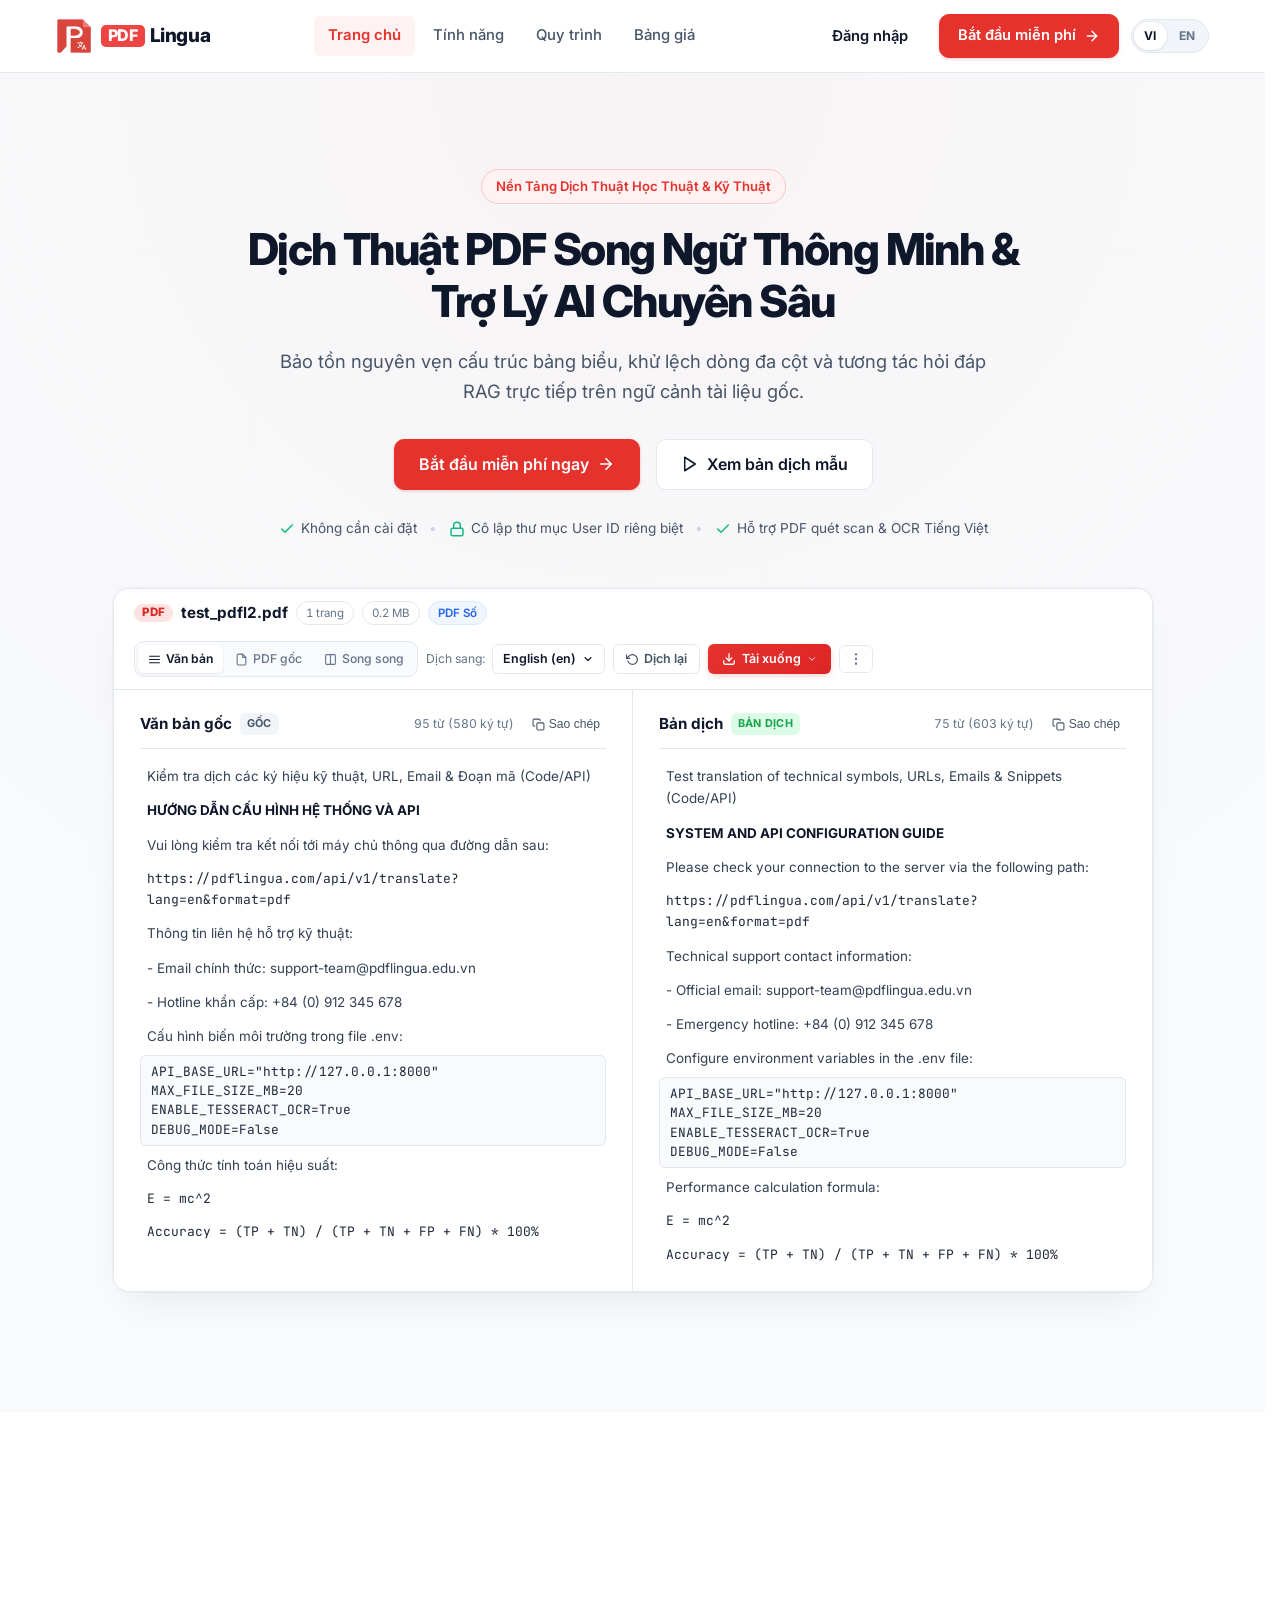
==== Code/frontend/welcome.html @ 772cace0 "feat(welcome): sync pricing section to 3-card layout matching index pricing" ====
<!DOCTYPE html>
<html lang="vi">

<head>
    <meta charset="UTF-8">
    <meta name="viewport" content="width=device-width, initial-scale=1.0">
    <meta http-equiv="Cache-Control" content="no-cache, no-store, must-revalidate">
    <meta http-equiv="Pragma" content="no-cache">
    <meta http-equiv="Expires" content="0">
    <meta name="description" content="PDF-Lingua - Nen tang dich thuat PDF song ngu thong minh va tro ly AI chuyen sau toi uu thu tu doc va co lap du lieu nguoi dung.">
    <title data-i18n="welcome_meta_title">PDF-Lingua | Dịch Thuật PDF Song Ngữ Thông Minh & Trợ Lý AI Chuyên Sâu</title>

    <!-- Favicon / App Icon -->
    <link rel="icon" type="image/png" sizes="32x32" href="assets/images/favicon.png">
    <link rel="icon" type="image/x-icon" href="assets/images/favicon.ico">
    <link rel="apple-touch-icon" sizes="180x180" href="assets/images/favicon.png">

    <!-- Font Family Google Fonts: Inter & JetBrains Mono -->
    <link rel="preconnect" href="https://fonts.googleapis.com">
    <link rel="preconnect" href="https://fonts.gstatic.com" crossorigin>
    <link href="https://fonts.googleapis.com/css2?family=Inter:wght@400;500;600;700;800&family=JetBrains+Mono:wght@400;500;600;700&display=swap" rel="stylesheet">

    <!-- Standalone Welcome Landing Page Styles -->
    <link rel="stylesheet" href="css/welcome.css">
    <!-- Pricing Card & Tier Comparison Styles -->
    <link rel="stylesheet" href="css/pricing.css">
</head>

<body>
    <!-- 1. NAVIGATION BAR (Sticky Glass Header) -->
    <header class="welcome-navbar" id="welcomeNavbar" role="banner">
        <div class="welcome-container welcome-navbar-inner">
            <!-- Brand Logo -->
            <a href="#welcomeHero" class="welcome-brand-link" id="welcomeBrandLink" title="PDF-Lingua - Trang chủ" data-i18n-attr="title:nav_home">
                <img src="assets/images/logo-app-transparent.png" alt="PDF-Lingua Logo" class="welcome-brand-img" width="34" height="34" loading="eager">
                <span class="welcome-brand-name">
                    <span class="welcome-brand-badge">PDF</span>
                    <span class="welcome-brand-text">Lingua</span>
                </span>
            </a>

            <!-- Desktop Navigation Menu -->
            <nav class="welcome-nav-menu" id="welcomeNavMenu" aria-label="Menu điều hướng chính" data-i18n-attr="aria-label:welcome_aria_main_nav">
                <a href="#welcomeHero" class="welcome-nav-link is-active" id="navLinkHero" data-i18n="nav_home">Trang chủ</a>
                <a href="#welcomeFeatures" class="welcome-nav-link" id="navLinkFeatures" data-i18n="nav_features">Tính năng</a>
                <a href="#welcomeHowItWorks" class="welcome-nav-link" id="navLinkHowItWorks" data-i18n="nav_how_it_works">Quy trình</a>
                <a href="#welcomePricing" class="welcome-nav-link" id="navLinkPricing" data-i18n="nav_pricing">Bảng giá</a>
            </nav>

            <!-- Navigation Actions: Login (Ghost) + Start Trial (Primary Red) + Language Switcher -->
            <div class="welcome-nav-actions" id="welcomeNavActions">
                <button type="button" class="welcome-btn welcome-btn-ghost" id="navBtnLogin" title="Đăng nhập vào hệ thống" data-i18n-attr="title:auth_btn_login">
                    <span data-i18n="nav_login">Đăng nhập</span>
                </button>
                <a href="index.html" class="welcome-btn welcome-btn-primary" id="navBtnTrial" title="Bắt đầu trải nghiệm không gian làm việc" data-i18n-attr="title:nav_start_free">
                    <span data-i18n="nav_start_free">Bắt đầu miễn phí</span>
                    <svg class="welcome-btn-icon" width="16" height="16" viewBox="0 0 24 24" fill="none" stroke="currentColor" stroke-width="2.2" stroke-linecap="round" stroke-linejoin="round" aria-hidden="true">
                        <line x1="5" y1="12" x2="19" y2="12"></line>
                        <polyline points="12 5 19 12 12 19"></polyline>
                    </svg>
                </a>
                <!-- Language Switcher (VI / EN) on the outside -->
                <div class="lang-switcher" id="welcomeLangSwitcher" role="group" aria-label="Chọn ngôn ngữ" data-i18n-attr="aria-label:lang_select_aria">
                    <button type="button" class="lang-switcher-btn active" data-lang="vi" aria-pressed="true" title="Tiếng Việt" data-i18n-attr="title:lang_vi_title">VI</button>
                    <button type="button" class="lang-switcher-btn" data-lang="en" aria-pressed="false" title="English" data-i18n-attr="title:lang_en_title">EN</button>
                </div>
                <!-- Mobile Menu Button -->
                <button type="button" class="welcome-mobile-toggle" id="btnWelcomeMobileMenu" aria-label="Mở menu điều hướng" aria-expanded="false" aria-controls="welcomeMobileDrawer" data-i18n-attr="aria-label:welcome_aria_mobile_menu">
                    <svg class="icon-menu-open" width="22" height="22" viewBox="0 0 24 24" fill="none" stroke="currentColor" stroke-width="2" stroke-linecap="round" stroke-linejoin="round" aria-hidden="true">
                        <line x1="3" y1="12" x2="21" y2="12"></line>
                        <line x1="3" y1="6" x2="21" y2="6"></line>
                        <line x1="3" y1="18" x2="21" y2="18"></line>
                    </svg>
                    <svg class="icon-menu-close" width="22" height="22" viewBox="0 0 24 24" fill="none" stroke="currentColor" stroke-width="2" stroke-linecap="round" stroke-linejoin="round" aria-hidden="true">
                        <line x1="18" y1="6" x2="6" y2="18"></line>
                        <line x1="6" y1="6" x2="18" y2="18"></line>
                    </svg>
                </button>
            </div>
        </div>

        <!-- Mobile Drawer Navigation -->
        <div class="welcome-mobile-drawer" id="welcomeMobileDrawer" aria-hidden="true">
            <div class="welcome-mobile-drawer-inner">
                <nav class="welcome-mobile-nav" aria-label="Menu điều hướng di động" data-i18n-attr="aria-label:welcome_aria_mobile_nav">
                    <a href="#welcomeHero" class="welcome-mobile-link" data-i18n="nav_home">Trang chủ</a>
                    <a href="#welcomeFeatures" class="welcome-mobile-link" data-i18n="nav_features">Tính năng</a>
                    <a href="#welcomeHowItWorks" class="welcome-mobile-link" data-i18n="nav_how_it_works">Quy trình</a>
                    <a href="#welcomePricing" class="welcome-mobile-link" data-i18n="nav_pricing">Bảng giá</a>
                </nav>
                <div class="welcome-mobile-actions">
                    <button type="button" class="welcome-btn welcome-btn-ghost welcome-btn-block" id="btnWelcomeMobileLogin" data-i18n="nav_login">Đăng nhập</button>
                    <a href="index.html" class="welcome-btn welcome-btn-primary welcome-btn-block" data-i18n="nav_start_free">Bắt đầu miễn phí</a>
                    <div class="lang-switcher" id="mobileLangSwitcher" style="margin-top: 12px; justify-content: center; width: 100%;" role="group" aria-label="Chọn ngôn ngữ" data-i18n-attr="aria-label:lang_select_aria">
                        <button type="button" class="lang-switcher-btn active" data-lang="vi" aria-pressed="true" title="Tiếng Việt" style="flex: 1;" data-i18n-attr="title:lang_vi_title">VI</button>
                        <button type="button" class="lang-switcher-btn" data-lang="en" aria-pressed="false" title="English" style="flex: 1;" data-i18n-attr="title:lang_en_title">EN</button>
                    </div>
                </div>
            </div>
        </div>
    </header>

    <main id="mainContent">
        <!-- 2. HERO SECTION & INTERACTIVE PRODUCT PREVIEW -->
        <section class="welcome-section welcome-hero-section" id="welcomeHero" aria-label="Giới thiệu PDF-Lingua" data-i18n-attr="aria-label:welcome_aria_hero">
            <div class="welcome-container">
                <!-- Hero Header -->
                <div class="welcome-section-header welcome-hero-header welcome-reveal">
                    <div class="welcome-eyebrow-badge">
                        <span data-i18n="welcome_hero_eyebrow">Nền Tảng Dịch Thuật Học Thuật &amp; Kỹ Thuật</span>
                    </div>
                    <h1 class="welcome-hero-title" data-i18n="welcome_hero_title_1">Dịch Thuật PDF Song Ngữ Thông Minh &amp; Trợ Lý AI Chuyên Sâu</h1>
                    <p class="welcome-hero-desc" data-i18n="welcome_hero_subtitle">Bảo tồn nguyên vẹn cấu trúc bảng biểu, khử lệch dòng đa cột và tương tác hỏi đáp RAG trực tiếp trên ngữ cảnh tài liệu gốc.</p>
                    <div class="welcome-hero-cta-group">
                        <a href="index.html" class="welcome-btn welcome-btn-primary welcome-btn-lg" id="heroBtnStart">
                            <span data-i18n="welcome_hero_cta_primary">Bắt đầu miễn phí</span>
                            <svg class="welcome-btn-icon" width="18" height="18" viewBox="0 0 24 24" fill="none" stroke="currentColor" stroke-width="2.2" stroke-linecap="round" stroke-linejoin="round" aria-hidden="true">
                                <line x1="5" y1="12" x2="19" y2="12"></line>
                                <polyline points="12 5 19 12 12 19"></polyline>
                            </svg>
                        </a>
                        <a href="#welcomePreview" class="welcome-btn welcome-btn-outline welcome-btn-lg" id="heroBtnSample">
                            <svg width="18" height="18" viewBox="0 0 24 24" fill="none" stroke="currentColor" stroke-width="2" stroke-linecap="round" stroke-linejoin="round" aria-hidden="true">
                                <polygon points="5 3 19 12 5 21 5 3"></polygon>
                            </svg>
                            <span data-i18n="welcome_hero_cta_secondary">Xem bản dịch mẫu</span>
                        </a>
                    </div>

                    <!-- Trust Signals Bar -->
                    <div class="welcome-hero-trust-bar">
                        <div class="welcome-trust-item">
                            <svg width="16" height="16" viewBox="0 0 24 24" fill="none" stroke="#10B981" stroke-width="2.2" stroke-linecap="round" stroke-linejoin="round" aria-hidden="true">
                                <polyline points="20 6 9 17 4 12"></polyline>
                            </svg>
                            <span data-i18n="welcome_trust_no_install">Không cần cài đặt</span>
                        </div>
                        <div class="welcome-trust-divider" aria-hidden="true">•</div>
                        <div class="welcome-trust-item">
                            <svg width="16" height="16" viewBox="0 0 24 24" fill="none" stroke="#10B981" stroke-width="2.2" stroke-linecap="round" stroke-linejoin="round" aria-hidden="true">
                                <rect x="3" y="11" width="18" height="11" rx="2" ry="2"></rect>
                                <path d="M7 11V7a5 5 0 0 1 10 0v4"></path>
                            </svg>
                            <span data-i18n="welcome_trust_user_isolation">Cô lập thư mục User ID riêng biệt</span>
                        </div>
                        <div class="welcome-trust-divider" aria-hidden="true">•</div>
                        <div class="welcome-trust-item">
                            <svg width="16" height="16" viewBox="0 0 24 24" fill="none" stroke="#10B981" stroke-width="2.2" stroke-linecap="round" stroke-linejoin="round" aria-hidden="true">
                                <polyline points="20 6 9 17 4 12"></polyline>
                            </svg>
                            <span data-i18n="welcome_trust_ocr_support">Hỗ trợ PDF quét scan & OCR Tiếng Việt</span>
                        </div>
                    </div>
                </div>

                <!-- Interactive Dual-Pane Product Preview Card -->
                <div class="welcome-preview-wrapper" id="welcomePreview">
                    <div class="welcome-preview-card welcome-reveal welcome-reveal-delay-1">
                        <!-- Workspace Action Bar (Synchronized with Real Workspace UI) -->
                        <div class="welcome-preview-toolbar">
                            <div class="welcome-preview-fileinfo">
                                <span class="welcome-file-badge-pdf">PDF</span>
                                <span class="welcome-preview-filename">test_pdfl2.pdf</span>
                                <span class="welcome-file-meta-pill" data-i18n="preview_file_pages">1 trang</span>
                                <span class="welcome-file-meta-pill">0.2 MB</span>
                                <span class="welcome-file-type-pill" data-i18n="badge_pdf_digital">PDF Số</span>
                            </div>
                            <div class="welcome-preview-actions">
                                <div class="welcome-preview-mode-group">
                                    <span class="preview-mode-btn is-active">
                                        <svg width="13" height="13" viewBox="0 0 24 24" fill="none" stroke="currentColor" stroke-width="2.2" stroke-linecap="round" stroke-linejoin="round" aria-hidden="true">
                                            <line x1="3" y1="6" x2="21" y2="6"></line>
                                            <line x1="3" y1="12" x2="21" y2="12"></line>
                                            <line x1="3" y1="18" x2="21" y2="18"></line>
                                        </svg>
                                        <span data-i18n="welcome_preview_mode_text">Văn bản</span>
                                    </span>
                                    <span class="preview-mode-btn">
                                        <svg width="13" height="13" viewBox="0 0 24 24" fill="none" stroke="currentColor" stroke-width="2" stroke-linecap="round" stroke-linejoin="round" aria-hidden="true">
                                            <path d="M14 2H6a2 2 0 0 0-2 2v16a2 2 0 0 0 2 2h12a2 2 0 0 0 2-2V8z"></path>
                                            <polyline points="14 2 14 8 20 8"></polyline>
                                        </svg>
                                        <span data-i18n="welcome_preview_mode_pdf">PDF gốc</span>
                                    </span>
                                    <span class="preview-mode-btn">
                                        <svg width="13" height="13" viewBox="0 0 24 24" fill="none" stroke="currentColor" stroke-width="2" stroke-linecap="round" stroke-linejoin="round" aria-hidden="true">
                                            <rect x="3" y="3" width="18" height="18" rx="2" ry="2"></rect>
                                            <line x1="12" y1="3" x2="12" y2="21"></line>
                                        </svg>
                                        <span data-i18n="welcome_preview_mode_split">Song song</span>
                                    </span>
                                </div>

                                <div class="welcome-preview-lang">
                                    <span class="preview-lang-label" data-i18n="toolbar_target_lang">Dịch sang:</span>
                                    <div class="preview-lang-select">
                                        <span>English (en)</span>
                                        <svg width="12" height="12" viewBox="0 0 24 24" fill="none" stroke="currentColor" stroke-width="2.2" stroke-linecap="round" stroke-linejoin="round" aria-hidden="true">
                                            <polyline points="6 9 12 15 18 9"></polyline>
                                        </svg>
                                    </div>
                                </div>

                                <div class="welcome-preview-btn-secondary">
                                    <svg width="13" height="13" viewBox="0 0 24 24" fill="none" stroke="currentColor" stroke-width="2.2" stroke-linecap="round" stroke-linejoin="round" aria-hidden="true">
                                        <polyline points="1 4 1 10 7 10"></polyline>
                                        <path d="M3.51 15a9 9 0 1 0 2.13-9.36L1 10"></path>
                                    </svg>
                                    <span data-i18n="welcome_preview_btn_retranslate">Dịch lại</span>
                                </div>

                                <div class="welcome-preview-btn-download">
                                    <svg width="14" height="14" viewBox="0 0 24 24" fill="none" stroke="currentColor" stroke-width="2.2" stroke-linecap="round" stroke-linejoin="round" aria-hidden="true">
                                        <path d="M21 15v4a2 2 0 0 1-2 2H5a2 2 0 0 1-2-2v-4"></path>
                                        <polyline points="7 10 12 15 17 10"></polyline>
                                        <line x1="12" y1="15" x2="12" y2="3"></line>
                                    </svg>
                                    <span data-i18n="welcome_preview_btn_download">Tải xuống</span>
                                    <svg width="10" height="10" viewBox="0 0 24 24" fill="none" stroke="currentColor" stroke-width="2.2" stroke-linecap="round" stroke-linejoin="round" aria-hidden="true">
                                        <polyline points="6 9 12 15 18 9"></polyline>
                                    </svg>
                                </div>

                                <div class="welcome-preview-btn-kebab" aria-hidden="true">
                                    <svg width="16" height="16" viewBox="0 0 24 24" fill="currentColor">
                                        <circle cx="12" cy="5" r="1.75"></circle>
                                        <circle cx="12" cy="12" r="1.75"></circle>
                                        <circle cx="12" cy="19" r="1.75"></circle>
                                    </svg>
                                </div>
                            </div>
                        </div>

                        <!-- Preview Panes Split Grid -->
                        <div class="welcome-preview-panes">
                            <!-- Left Pane: Vietnamese Original -->
                            <div class="welcome-pane welcome-pane-original" id="paneOriginal">
                                <div class="welcome-pane-header">
                                    <div class="welcome-pane-title-wrap">
                                        <span class="welcome-pane-title" data-i18n="panel_source_title">Văn bản gốc</span>
                                        <span class="welcome-pane-badge original-badge" data-i18n="badge_original">GỐC</span>
                                    </div>
                                    <div class="welcome-pane-meta-group">
                                        <span class="welcome-pane-stats" data-i18n="preview_stats_orig">95 từ (580 ký tự)</span>
                                        <button type="button" class="welcome-pane-copy" title="Sao chép văn bản" data-i18n-attr="title:welcome_copy_source_title">
                                            <svg width="13" height="13" viewBox="0 0 24 24" fill="none" stroke="currentColor" stroke-width="2" stroke-linecap="round" stroke-linejoin="round" aria-hidden="true">
                                                <rect x="9" y="9" width="13" height="13" rx="2" ry="2"></rect>
                                                <path d="M5 15H4a2 2 0 0 1-2-2V4a2 2 0 0 1 2-2h9a2 2 0 0 1 2 2v1"></path>
                                            </svg>
                                            <span data-i18n="common_copy">Sao chép</span>
                                        </button>
                                    </div>
                                </div>
                                <div class="welcome-pane-content">
                                    <p class="welcome-doc-para" data-sync-id="p1">Kiểm tra dịch các ký hiệu kỹ thuật, URL, Email &amp; Đoạn mã (Code/API)</p>
                                    <p class="welcome-doc-para welcome-para-heading" data-sync-id="p2">HƯỚNG DẪN CẤU HÌNH HỆ THỐNG VÀ API</p>
                                    <p class="welcome-doc-para" data-sync-id="p3">Vui lòng kiểm tra kết nối tới máy chủ thông qua đường dẫn sau:</p>
                                    <p class="welcome-doc-para welcome-para-code" data-sync-id="p4">https://pdflingua.com/api/v1/translate?lang=en&amp;format=pdf</p>
                                    <p class="welcome-doc-para" data-sync-id="p5">Thông tin liên hệ hỗ trợ kỹ thuật:</p>
                                    <p class="welcome-doc-para" data-sync-id="p6">- Email chính thức: support-team@pdflingua.edu.vn</p>
                                    <p class="welcome-doc-para" data-sync-id="p7">- Hotline khẩn cấp: +84 (0) 912 345 678</p>
                                    <p class="welcome-doc-para" data-sync-id="p8">Cấu hình biến môi trường trong file .env:</p>
                                    <div class="welcome-doc-para welcome-para-pre" data-sync-id="p9">API_BASE_URL="http://127.0.0.1:8000"
MAX_FILE_SIZE_MB=20
ENABLE_TESSERACT_OCR=True
DEBUG_MODE=False</div>
                                    <p class="welcome-doc-para" data-sync-id="p10">Công thức tính toán hiệu suất:</p>
                                    <p class="welcome-doc-para welcome-para-code" data-sync-id="p11">E = mc^2</p>
                                    <p class="welcome-doc-para welcome-para-code" data-sync-id="p12">Accuracy = (TP + TN) / (TP + TN + FP + FN) * 100%</p>
                                </div>
                            </div>

                            <!-- Right Pane: English Translation -->
                            <div class="welcome-pane welcome-pane-translated" id="paneTranslated">
                                <div class="welcome-pane-header">
                                    <div class="welcome-pane-title-wrap">
                                        <span class="welcome-pane-title" data-i18n="panel_target_title">Bản dịch</span>
                                        <span class="welcome-pane-badge translated-badge" data-i18n="badge_translated">BẢN DỊCH</span>
                                    </div>
                                    <div class="welcome-pane-meta-group">
                                        <span class="welcome-pane-stats" data-i18n="preview_stats_trans">75 từ (603 ký tự)</span>
                                        <button type="button" class="welcome-pane-copy" title="Sao chép bản dịch" data-i18n-attr="title:welcome_copy_target_title">
                                            <svg width="13" height="13" viewBox="0 0 24 24" fill="none" stroke="currentColor" stroke-width="2" stroke-linecap="round" stroke-linejoin="round" aria-hidden="true">
                                                <rect x="9" y="9" width="13" height="13" rx="2" ry="2"></rect>
                                                <path d="M5 15H4a2 2 0 0 1-2-2V4a2 2 0 0 1 2-2h9a2 2 0 0 1 2 2v1"></path>
                                            </svg>
                                            <span data-i18n="common_copy">Sao chép</span>
                                        </button>
                                    </div>
                                </div>
                                <div class="welcome-pane-content">
                                    <p class="welcome-doc-para" data-sync-id="p1">Test translation of technical symbols, URLs, Emails &amp; Snippets (Code/API)</p>
                                    <p class="welcome-doc-para welcome-para-heading" data-sync-id="p2">SYSTEM AND API CONFIGURATION GUIDE</p>
                                    <p class="welcome-doc-para" data-sync-id="p3">Please check your connection to the server via the following path:</p>
                                    <p class="welcome-doc-para welcome-para-code" data-sync-id="p4">https://pdflingua.com/api/v1/translate?lang=en&amp;format=pdf</p>
                                    <p class="welcome-doc-para" data-sync-id="p5">Technical support contact information:</p>
                                    <p class="welcome-doc-para" data-sync-id="p6">- Official email: support-team@pdflingua.edu.vn</p>
                                    <p class="welcome-doc-para" data-sync-id="p7">- Emergency hotline: +84 (0) 912 345 678</p>
                                    <p class="welcome-doc-para" data-sync-id="p8">Configure environment variables in the .env file:</p>
                                    <div class="welcome-doc-para welcome-para-pre" data-sync-id="p9">API_BASE_URL="http://127.0.0.1:8000"
MAX_FILE_SIZE_MB=20
ENABLE_TESSERACT_OCR=True
DEBUG_MODE=False</div>
                                    <p class="welcome-doc-para" data-sync-id="p10">Performance calculation formula:</p>
                                    <p class="welcome-doc-para welcome-para-code" data-sync-id="p11">E = mc^2</p>
                                    <p class="welcome-doc-para welcome-para-code" data-sync-id="p12">Accuracy = (TP + TN) / (TP + TN + FP + FN) * 100%</p>
                                </div>
                            </div>
                        </div>
                    </div>
                </div>
            </div>
        </section>

        <!-- 3. FEATURES BENTO GRID -->
        <section class="welcome-section welcome-features-section" id="welcomeFeatures" aria-label="Tính năng nổi bật" data-i18n-attr="aria-label:welcome_aria_features">
            <div class="welcome-container">
                <div class="welcome-section-header">
                    <h2 class="welcome-section-title" data-i18n="welcome_features_title">Các Tính Năng Chính Của Hệ Thống PDF-Lingua</h2>
                    <p class="welcome-section-subtitle" data-i18n="welcome_features_subtitle">Giải quyết triệt để tình trạng lệch dòng, vỡ khung bảng biểu và ảo giác dữ liệu khi dịch thuật tài liệu kỹ thuật.</p>
                </div>

                <div class="welcome-bento-grid">
                    <!-- Bento Card 1: Span 2 - Tối Ưu Thứ Tự Đọc & Bố Cục Đa Cột -->
                    <div class="welcome-bento-card welcome-bento-span-2 welcome-reveal" id="bentoCardLayout">
                        <div class="bento-card-content">
                            <div class="bento-badge-group">
                                <span class="bento-badge bento-badge-red" data-i18n="bento_layout_badge">Smart Layout</span>
                            </div>
                            <h3 class="bento-card-title" data-i18n="bento_layout_title">Tối Ưu Thứ Tự Đọc &amp; Bố Cục Đa Cột</h3>
                            <p class="bento-card-desc" data-i18n="bento_layout_desc">Tự động phát hiện khoảng hở lề (gutter gap) và gom dòng thông minh theo toạ độ dọc. Tối ưu thứ tự đọc tự nhiên cho tài liệu 2 cột và hỗ trợ đối chiếu song ngữ trực quan.</p>
                        </div>
                        <div class="bento-card-visual bento-visual-dual-sync">
                            <div class="mini-sync-box">
                                <div class="mini-sync-header">
                                    <div class="mini-sync-col-header">
                                        <span class="mini-sync-pill en" data-i18n="bento_sync_original">Original (EN)</span>
                                        <span class="mini-sync-arrow">↔</span>
                                    </div>
                                    <div class="mini-sync-col-header vi-col-header">
                                        <span class="mini-sync-pill vi" data-i18n="bento_sync_translated">Bản Dịch (VI)</span>
                                    </div>
                                </div>
                                <div class="mini-sync-body">
                                    <div class="mini-sync-row active">
                                        <div class="mini-sync-col">Multi-head attention mechanisms</div>
                                        <div class="mini-sync-col" data-i18n="bento_sync_row1_vi">Cơ chế tập trung đa đầu</div>
                                    </div>
                                    <div class="mini-sync-row">
                                        <div class="mini-sync-col">Preserving tabular topology</div>
                                        <div class="mini-sync-col" data-i18n="bento_sync_row2_vi">Bảo tồn hình thái bảng biểu</div>
                                    </div>
                                    <div class="mini-sync-row">
                                        <div class="mini-sync-col">Two-column reading flow</div>
                                        <div class="mini-sync-col" data-i18n="bento_sync_row3_vi">Luồng đọc chuẩn hai cột</div>
                                    </div>
                                </div>
                            </div>
                        </div>
                    </div>

                    <!-- Bento Card 2: Span 1 - Xử Lý Trang Quét & Khử Nghiêng Deskew -->
                    <div class="welcome-bento-card welcome-bento-span-1 welcome-reveal welcome-reveal-delay-1" id="bentoCardOcr">
                        <div class="bento-card-content">
                            <div class="bento-badge-group">
                                <span class="bento-badge bento-badge-blue" data-i18n="bento_ocr_badge">Tesseract OCR</span>
                            </div>
                            <h3 class="bento-card-title" data-i18n="bento_ocr_title">Xử Lý Trang Quét &amp; Khử Nghiêng Deskew</h3>
                            <p class="bento-card-desc" data-i18n="bento_ocr_desc">Tích hợp Tesseract OCR (vie+eng), tự động nhận diện hướng xoay 90&deg;/180&deg;/270&deg; qua OSD và thuật toán Deskew cân chỉnh góc nghiêng lệch trong phạm vi [-15&deg;, +15&deg;].</p>
                        </div>
                        <div class="bento-card-visual bento-visual-deskew">
                            <div class="mini-gauge-box">
                                <div class="mini-gauge-metric">
                                    <span class="mini-gauge-lbl" data-i18n="bento_ocr_range_lbl">Phạm vi cân chỉnh</span>
                                    <span class="mini-gauge-num">[-15&deg; .. +15&deg;]</span>
                                </div>
                                <div class="mini-gauge-track-wrap">
                                    <div class="mini-gauge-bar">
                                        <div class="mini-gauge-fill" style="width: 100%;"></div>
                                    </div>
                                    <div class="mini-gauge-scale">
                                        <span>-15&deg;</span>
                                        <span class="scale-zero" data-i18n="bento_ocr_scale_zero">0&deg; (Chuẩn)</span>
                                        <span>+15&deg;</span>
                                    </div>
                                </div>
                                <div class="mini-deskew-status">
                                    <span class="mini-deskew-dot"></span>
                                    <span data-i18n="bento_ocr_status">OSD xoay 90&deg;/180&deg;/270&deg; &amp; Cân bằng Deskew</span>
                                </div>
                            </div>
                        </div>
                    </div>

                    <!-- Bento Card 3: Span 2 - Trợ Lý AI Copilot Hỏi Đáp Tài Liệu -->
                    <div class="welcome-bento-card welcome-bento-span-2 welcome-reveal" id="bentoCardCopilot">
                        <div class="bento-card-content">
                            <div class="bento-badge-group">
                                <span class="bento-badge bento-badge-green" data-i18n="bento_copilot_badge">Ngăn Ngừa Ảo Giác</span>
                            </div>
                            <h3 class="bento-card-title" data-i18n="bento_copilot_title">Trợ Lý AI Copilot Hỏi Đáp Tài Liệu</h3>
                            <p class="bento-card-desc" data-i18n="bento_copilot_desc">Hỏi đáp trực tiếp dựa trên nội dung tài liệu bằng cơ chế RAG phân đoạn ngữ cảnh. Guardrail nghiêm ngặt buộc AI từ chối suy diễn nếu văn bản không đề cập.</p>
                        </div>
                        <div class="bento-card-visual bento-visual-chat">
                            <div class="mini-chat-preview">
                                <div class="mini-chat-bubble user">
                                    <span class="mini-chat-role" data-i18n="bento_chat_q_lbl">Câu hỏi:</span>
                                    <span data-i18n="bento_chat_q_txt">Phương pháp đánh giá độ trễ trong bài báo là gì?</span>
                                </div>
                                <div class="mini-chat-bubble bot">
                                    <div class="mini-chat-bot-header">
                                        <span class="mini-bot-name">PDF-Lingua Copilot</span>
                                        <span class="mini-bot-source" data-i18n="bento_chat_context">Ngữ cảnh tài liệu</span>
                                    </div>
                                    <span data-i18n="bento_chat_ans">Đo lường thời gian xử lý trung bình qua các lần thử nghiệm trên tệp đa cột, phản hồi trực tiếp từ dữ liệu văn bản gốc.</span>
                                </div>
                            </div>
                        </div>
                    </div>

                    <!-- Bento Card 4: Span 1 - Tóm Tắt Phân Tán Map-Reduce -->
                    <div class="welcome-bento-card welcome-bento-span-1 welcome-reveal welcome-reveal-delay-1" id="bentoCardSummary">
                        <div class="bento-card-content">
                            <div class="bento-badge-group">
                                <span class="bento-badge bento-badge-gold" data-i18n="bento_summary_badge">Thuật Toán Map-Reduce</span>
                            </div>
                            <h3 class="bento-card-title" data-i18n="bento_summary_title">Tóm Tắt Phân Tán Map-Reduce</h3>
                            <p class="bento-card-desc" data-i18n="bento_summary_desc">Chia nhỏ tài liệu dài thành các khối 1500 từ, xử lý tóm tắt song song (Map phase) bằng asyncio và tổng hợp báo cáo cô đọng (Reduce phase) theo 3 phong cách tùy chọn.</p>
                        </div>
                        <div class="bento-card-visual bento-visual-compression">
                            <div class="mini-reduction-box">
                                <div class="mini-reduction-flow">
                                    <div class="reduction-step">
                                        <span class="reduction-val" data-i18n="bento_summary_chunk">Khối 1..N</span>
                                        <span class="reduction-sub" data-i18n="bento_summary_async">1500 từ (Async)</span>
                                    </div>
                                    <span class="reduction-arrow">&rarr;</span>
                                    <div class="reduction-step highlight">
                                        <span class="reduction-val" data-i18n="bento_summary_report">Báo cáo</span>
                                        <span class="reduction-sub">Reduce Phase</span>
                                    </div>
                                </div>
                                <div class="reduction-styles-group">
                                    <span class="reduction-style-pill active" data-i18n="bento_summary_style_concise">Ngắn gọn</span>
                                    <span class="reduction-style-pill" data-i18n="bento_summary_style_bullet">Gạch đầu dòng</span>
                                    <span class="reduction-style-pill" data-i18n="bento_summary_style_detail">Chi tiết</span>
                                </div>
                            </div>
                        </div>
                    </div>

                    <!-- Bento Card 5: Span 1 - Xử Lý Hàng Loạt & Xuất DOCX, ZIP -->
                    <div class="welcome-bento-card welcome-bento-span-1 welcome-reveal" id="bentoCardBatch">
                        <div class="bento-card-content">
                            <div class="bento-badge-group">
                                <span class="bento-badge bento-badge-blue" data-i18n="bento_batch_badge">Hàng Đợi Xử Lý</span>
                            </div>
                            <h3 class="bento-card-title" data-i18n="bento_batch_title">Xử Lý Hàng Loạt &amp; Xuất DOCX, ZIP</h3>
                            <p class="bento-card-desc" data-i18n="bento_batch_desc">Tải lên nhiều tệp vào hàng đợi với cơ chế giới hạn concurrency trên trình duyệt. Xuất kết quả song ngữ ra Microsoft Word (.DOCX) và tải trọn bộ qua tệp nén ZIP.</p>
                        </div>
                        <div class="bento-card-visual bento-visual-queue">
                            <div class="mini-queue-header">
                                <span class="queue-header-title" data-i18n="bento_queue_title">Hàng Đợi Tài Liệu</span>
                                <span class="queue-header-status" data-i18n="bento_queue_done">2/3 Đã Xong</span>
                            </div>
                            <div class="mini-queue-list">
                                <div class="mini-queue-item done">
                                    <span class="queue-icon-done">✓</span>
                                    <span class="queue-name">thesis_chapter_1.pdf</span>
                                    <span class="queue-tag docx">DOCX</span>
                                </div>
                                <div class="mini-queue-item done">
                                    <span class="queue-icon-done">✓</span>
                                    <span class="queue-name">patent_claims_2026.pdf</span>
                                    <span class="queue-tag zip">ZIP</span>
                                </div>
                                <div class="mini-queue-item processing">
                                    <span class="queue-spinner"></span>
                                    <span class="queue-name">dataset_table_v2.pdf</span>
                                    <span class="queue-tag proc" data-i18n="bento_queue_proc">Đang xử lý</span>
                                </div>
                            </div>
                        </div>
                    </div>

                    <!-- Bento Card 6: Span 2 - Cô Lập Thư Mục & Kiểm Soát Quyền Truy Cập -->
                    <div class="welcome-bento-card welcome-bento-span-2 welcome-reveal welcome-reveal-delay-1" id="bentoCardSecurity">
                        <div class="bento-card-content">
                            <div class="bento-badge-group">
                                <span class="bento-badge bento-badge-slate" data-i18n="bento_sec_badge">Phân Quyền RBAC</span>
                            </div>
                            <h3 class="bento-card-title" data-i18n="bento_sec_title">Cô Lập Thư Mục &amp; Kiểm Soát Quyền Truy Cập</h3>
                            <p class="bento-card-desc" data-i18n="bento_sec_desc">Mỗi tài khoản được phân bổ không gian lưu trữ riêng biệt theo User ID. Hệ thống kiểm soát quyền nghiêm ngặt, ngăn chặn tấn công Path Traversal và tự động xóa vĩnh viễn tệp theo yêu cầu.</p>
                        </div>
                        <div class="bento-card-visual bento-visual-security">
                            <div class="mini-security-grid">
                                <div class="sec-item">
                                    <div class="sec-icon-wrap sec-icon-green">
                                        <svg width="18" height="18" viewBox="0 0 24 24" fill="none" stroke="currentColor" stroke-width="2.2" stroke-linecap="round" stroke-linejoin="round" aria-hidden="true">
                                            <path d="M22 19a2 2 0 0 1-2 2H4a2 2 0 0 1-2-2V5a2 2 0 0 1 2-2h5l2 3h9a2 2 0 0 1 2 2z"></path>
                                        </svg>
                                    </div>
                                    <div class="sec-item-text">
                                        <span class="sec-lbl" data-i18n="bento_sec_user_id">Phân Vùng User ID</span>
                                        <span class="sec-desc" data-i18n="bento_sec_user_id_desc">Cô lập thư mục dữ liệu riêng theo định danh tài khoản</span>
                                    </div>
                                </div>
                                <div class="sec-item">
                                    <div class="sec-icon-wrap sec-icon-blue">
                                        <svg width="18" height="18" viewBox="0 0 24 24" fill="none" stroke="currentColor" stroke-width="2.2" stroke-linecap="round" stroke-linejoin="round" aria-hidden="true">
                                            <path d="M12 22s8-4 8-10V5l-8-3-8 3v7c0 6 8 10 8 10z"></path>
                                        </svg>
                                    </div>
                                    <div class="sec-item-text">
                                        <span class="sec-lbl" data-i18n="bento_sec_traversal">Chống Path Traversal</span>
                                        <span class="sec-desc" data-i18n="bento_sec_traversal_desc">Chuẩn hóa đường dẫn tệp và chặn ký tự độc hại</span>
                                    </div>
                                </div>
                                <div class="sec-item">
                                    <div class="sec-icon-wrap sec-icon-red">
                                        <svg width="18" height="18" viewBox="0 0 24 24" fill="none" stroke="currentColor" stroke-width="2.2" stroke-linecap="round" stroke-linejoin="round" aria-hidden="true">
                                            <polyline points="3 6 5 6 21 6"></polyline>
                                            <path d="M19 6v14a2 2 0 0 1-2 2H7a2 2 0 0 1-2-2V6m3 0V4a2 2 0 0 1 2-2h4a2 2 0 0 1 2 2v2"></path>
                                        </svg>
                                    </div>
                                    <div class="sec-item-text">
                                        <span class="sec-lbl" data-i18n="bento_sec_purge">Tự Động Hủy Tệp</span>
                                        <span class="sec-desc" data-i18n="bento_sec_purge_desc">Xóa vĩnh viễn tệp tạm sau khi hoàn tất phiên làm việc</span>
                                    </div>
                                </div>
                            </div>
                        </div>
                    </div>
                </div>
            </div>
        </section>

        <!-- 4. HOW IT WORKS -->
        <section class="welcome-section welcome-how-it-works-section" id="welcomeHowItWorks" aria-label="Quy trình hoạt động" data-i18n-attr="aria-label:welcome_aria_workflow">
            <div class="welcome-container">
                <div class="welcome-section-header">
                    <h2 class="welcome-section-title" data-i18n="welcome_workflow_title">Quy Trình 3 Bước Tinh Gọn</h2>
                    <p class="welcome-section-subtitle" data-i18n="welcome_workflow_subtitle">Chuyển đổi tài liệu học thuật phức tạp sang bản dịch song ngữ bảo tồn bố cục chỉ trong vài thao tác đơn giản.</p>
                </div>

                <div class="welcome-steps-container">
                    <div class="welcome-steps-progress" aria-hidden="true">
                        <div class="steps-progress-line"></div>
                    </div>
                    <div class="welcome-steps-grid">
                        <!-- Step 01 -->
                        <div class="welcome-step-card welcome-reveal" id="stepUpload">
                            <div class="welcome-step-header">
                                <span class="welcome-step-number">01</span>
                                <div class="welcome-step-icon">
                                    <svg width="24" height="24" viewBox="0 0 24 24" fill="none" stroke="currentColor" stroke-width="2.2" stroke-linecap="round" stroke-linejoin="round" aria-hidden="true">
                                        <path d="M21 15v4a2 2 0 0 1-2 2H5a2 2 0 0 1-2-2v-4"></path>
                                        <polyline points="17 8 12 3 7 8"></polyline>
                                        <line x1="12" y1="3" x2="12" y2="15"></line>
                                    </svg>
                                </div>
                            </div>
                            <h3 class="welcome-step-title" data-i18n="step_1_title">1. Tải tài liệu PDF</h3>
                            <p class="welcome-step-desc" data-i18n="step_1_desc">Kéo thả tài liệu PDF từ máy tính hoặc thiết bị của bạn. Hỗ trợ cả file số hóa và bản scan ảnh.</p>
                            <div class="welcome-step-meta">
                                <span class="step-meta-chip" data-i18n="step_1_meta">Hỗ trợ PDF 20MB - 100MB</span>
                            </div>
                        </div>

                        <!-- Step 02 -->
                        <div class="welcome-step-card welcome-reveal welcome-reveal-delay-1" id="stepProcess">
                            <div class="welcome-step-header">
                                <span class="welcome-step-number">02</span>
                                <div class="welcome-step-icon">
                                    <svg width="24" height="24" viewBox="0 0 24 24" fill="none" stroke="currentColor" stroke-width="2.2" stroke-linecap="round" stroke-linejoin="round" aria-hidden="true">
                                        <polyline points="22 12 18 12 15 21 9 3 6 12 2 12"></polyline>
                                    </svg>
                                </div>
                            </div>
                            <h3 class="welcome-step-title" data-i18n="step_2_title">2. Chọn ngôn ngữ &amp; Chế độ</h3>
                            <p class="welcome-step-desc" data-i18n="step_2_desc">Lựa chọn ngôn ngữ đích, phạm vi trang cần dịch và kích hoạt nhận dạng OCR nếu cần.</p>
                            <div class="welcome-step-meta">
                                <span class="step-meta-chip" data-i18n="step_2_meta">Hỗ trợ đa luồng xử lý</span>
                            </div>
                        </div>

                        <!-- Step 03 -->
                        <div class="welcome-step-card welcome-reveal welcome-reveal-delay-2" id="stepExport">
                            <div class="welcome-step-header">
                                <span class="welcome-step-number">03</span>
                                <div class="welcome-step-icon">
                                    <svg width="24" height="24" viewBox="0 0 24 24" fill="none" stroke="currentColor" stroke-width="2.2" stroke-linecap="round" stroke-linejoin="round" aria-hidden="true">
                                        <path d="M21 15v4a2 2 0 0 1-2 2H5a2 2 0 0 1-2-2v-4"></path>
                                        <polyline points="7 10 12 15 17 10"></polyline>
                                        <line x1="12" y1="15" x2="12" y2="3"></line>
                                    </svg>
                                </div>
                            </div>
                            <h3 class="welcome-step-title" data-i18n="step_3_title">3. Xem song song &amp; Xuất tệp</h3>
                            <p class="welcome-step-desc" data-i18n="step_3_desc">So sánh trực quan bản gốc và bản dịch theo từng đoạn văn. Xuất kết quả sang Word hoặc PDF song ngữ.</p>
                            <div class="welcome-step-meta">
                                <span class="step-meta-chip" data-i18n="step_3_meta">Định dạng DOCX, TXT, ZIP</span>
                            </div>
                        </div>
                    </div>
                </div>
            </div>
        </section>

        <!-- 5. PRICING PLANS -->
        <section class="welcome-section welcome-pricing-section" id="welcomePricing" aria-label="Bảng giá dịch vụ" data-i18n-attr="aria-label:welcome_aria_pricing">
            <div class="welcome-container">
                <div class="welcome-section-header">
                    <h2 class="welcome-section-title" data-i18n="welcome_pricing_title">Bảng Giá Linh Hoạt Cho Mọi Nhu Cầu</h2>
                    <p class="welcome-section-subtitle" data-i18n="welcome_pricing_subtitle">Khởi đầu miễn phí hoàn toàn hoặc nâng cấp gói Pro để mở khóa toàn bộ sức mạnh AI và xử lý hàng loạt.</p>

                </div>

                <div class="welcome-pricing-grid pricing-bento-grid">
                    <!-- Free Starter Plan -->
                    <article class="welcome-pricing-card welcome-reveal pricing-card pricing-card-free" id="pricingCardFree">
                        <div class="pricing-card-top">
                            <div class="pricing-plan-header">
                                <div>
                                    <h3 class="pricing-plan-name" id="freePlanName"
                                        data-i18n="pricing_free_name">Gói Miễn Phí</h3>
                                    <p class="pricing-plan-tagline" data-i18n="pricing_free_tagline">Dành cho nhu cầu đọc hiểu và dịch thuật PDF cơ bản hàng ngày</p>
                                </div>
                                <span class="pricing-tier-pill" data-i18n="pricing_free_pill">Tiêu chuẩn</span>
                            </div>

                            <div class="pricing-price-block">
                                <div class="pricing-price-row">
                                    <span class="pricing-price-amount" id="freePlanPriceDisplay"
                                        data-i18n="pricing_free_price">0đ</span>
                                    <span class="pricing-price-period" id="freePlanPeriodDisplay"
                                        data-i18n="pricing_free_period">/ vĩnh viễn</span>
                                </div>
                                <div class="pricing-price-note-row">
                                    <span class="pricing-price-subnote" data-i18n="pricing_free_note">Không yêu cầu thẻ thanh toán</span>
                                </div>
                            </div>

                            <div class="pricing-quota-strip">
                                <div class="pricing-quota-box">
                                    <span class="pricing-quota-label" data-i18n="pricing_quota_filesize">Dung lượng tệp</span>
                                    <span class="pricing-quota-value" id="freeMaxFileSize">20 MB / tệp</span>
                                </div>
                                <div class="pricing-quota-box">
                                    <span class="pricing-quota-label" data-i18n="pricing_quota_ocrpages">Số trang OCR</span>
                                    <span class="pricing-quota-value" id="freeMaxOcrPages">100 trang</span>
                                </div>
                            </div>

                            <ul class="pricing-feature-list" id="freeFeatureList">
                                <li class="pricing-feature-item">
                                    <span class="pricing-feature-icon">
                                        <svg width="12" height="12" viewBox="0 0 24 24" fill="none"
                                            stroke="currentColor" stroke-width="3" stroke-linecap="round"
                                            stroke-linejoin="round">
                                            <polyline points="20 6 9 17 4 12"></polyline>
                                        </svg>
                                    </span>
                                    <span data-i18n="pricing_free_f1">Tải lên tệp PDF tối đa 20 MB</span>
                                </li>
                                <li class="pricing-feature-item">
                                    <span class="pricing-feature-icon">
                                        <svg width="12" height="12" viewBox="0 0 24 24" fill="none"
                                            stroke="currentColor" stroke-width="3" stroke-linecap="round"
                                            stroke-linejoin="round">
                                            <polyline points="20 6 9 17 4 12"></polyline>
                                        </svg>
                                    </span>
                                    <span data-i18n="pricing_free_f2">Nhận diện OCR tối đa 100 trang</span>
                                </li>
                                <li class="pricing-feature-item">
                                    <span class="pricing-feature-icon">
                                        <svg width="12" height="12" viewBox="0 0 24 24" fill="none"
                                            stroke="currentColor" stroke-width="3" stroke-linecap="round"
                                            stroke-linejoin="round">
                                            <polyline points="20 6 9 17 4 12"></polyline>
                                        </svg>
                                    </span>
                                    <span data-i18n="pricing_free_f3">Dịch thuật song ngữ thông minh tiêu chuẩn</span>
                                </li>
                                <li class="pricing-feature-item">
                                    <span class="pricing-feature-icon">
                                        <svg width="12" height="12" viewBox="0 0 24 24" fill="none"
                                            stroke="currentColor" stroke-width="3" stroke-linecap="round"
                                            stroke-linejoin="round">
                                            <polyline points="20 6 9 17 4 12"></polyline>
                                        </svg>
                                    </span>
                                    <span data-i18n="pricing_free_f4">Lưu trữ 5 tài liệu gần đây</span>
                                </li>
                                <li class="pricing-feature-item">
                                    <span class="pricing-feature-icon">
                                        <svg width="12" height="12" viewBox="0 0 24 24" fill="none"
                                            stroke="currentColor" stroke-width="3" stroke-linecap="round"
                                            stroke-linejoin="round">
                                            <polyline points="20 6 9 17 4 12"></polyline>
                                        </svg>
                                    </span>
                                    <span data-i18n="pricing_free_f5">Hỗ trợ xuất tệp TXT và PDF Song ngữ</span>
                                </li>
                            </ul>
                        </div>

                        <div class="pricing-card-footer">
                            <a href="index.html" class="btn btn-secondary btn-pricing-cta"
                                id="btnStartFree" data-i18n="pricing_free_cta">
                                Bắt đầu miễn phí
                            </a>
                            <p class="pricing-cta-Caption" id="freePlanCtaHint" data-i18n="pricing_free_hint">
                                Sẵn sàng sử dụng ngay khi tải tệp PDF</p>
                        </div>
                    </article>

                    <!-- Pro Monthly Plan -->
                    <article class="welcome-pricing-card welcome-reveal welcome-reveal-delay-1 pricing-card pricing-card-pro" id="pricingCardPro">
                        <div class="pricing-card-top">
                            <div class="pricing-plan-header">
                                <div>
                                    <h3 class="pricing-plan-name" id="proPlanName"
                                        data-i18n="pricing_pro_name_monthly">Gói Pro Hàng Tháng</h3>
                                    <p class="pricing-plan-tagline" data-i18n="pricing_pro_tagline_monthly">Linh hoạt theo tháng, mở khóa toàn bộ tính năng AI & OCR</p>
                                </div>
                                <span class="pricing-tier-pill" data-i18n="pricing_tier_flexible">Linh hoạt</span>
                            </div>

                            <div class="pricing-price-block">
                                <div class="pricing-price-row">
                                    <span class="pricing-price-amount" id="proPlanPriceDisplay">39.000đ</span>
                                    <span class="pricing-price-period" id="proPlanPeriodDisplay"
                                        data-i18n="pricing_pro_period_month">/ tháng</span>
                                </div>
                                <div class="pricing-price-note-row">
                                    <span class="pricing-price-subnote" id="proPlanSubnote"
                                        data-i18n="pricing_pro_subnote_monthly">Thanh toán linh hoạt từng tháng (30 ngày)</span>
                                </div>
                            </div>

                            <div class="pricing-quota-strip">
                                <div class="pricing-quota-box">
                                    <span class="pricing-quota-label" data-i18n="pricing_quota_filesize">Dung lượng tệp</span>
                                    <span class="pricing-quota-value" id="proMaxFileSize">100 MB / tệp</span>
                                </div>
                                <div class="pricing-quota-box">
                                    <span class="pricing-quota-label" data-i18n="pricing_quota_ocrpages">Số trang OCR</span>
                                    <span class="pricing-quota-value" id="proMaxOcrPages">500 trang</span>
                                </div>
                            </div>

                            <ul class="pricing-feature-list" id="proFeatureList">
                                <li class="pricing-feature-item">
                                    <span class="pricing-feature-icon">
                                        <svg width="12" height="12" viewBox="0 0 24 24" fill="none"
                                            stroke="currentColor" stroke-width="3" stroke-linecap="round"
                                            stroke-linejoin="round">
                                            <polyline points="20 6 9 17 4 12"></polyline>
                                        </svg>
                                    </span>
                                    <span data-i18n="pricing_pro_f1">Tải lên tệp PDF siêu lớn đến 100 MB</span>
                                </li>
                                <li class="pricing-feature-item">
                                    <span class="pricing-feature-icon">
                                        <svg width="12" height="12" viewBox="0 0 24 24" fill="none"
                                            stroke="currentColor" stroke-width="3" stroke-linecap="round"
                                            stroke-linejoin="round">
                                            <polyline points="20 6 9 17 4 12"></polyline>
                                        </svg>
                                    </span>
                                    <span data-i18n="pricing_pro_f2">Nhận dạng OCR chuyên sâu đến 500 trang</span>
                                </li>
                                <li class="pricing-feature-item">
                                    <span class="pricing-feature-icon">
                                        <svg width="12" height="12" viewBox="0 0 24 24" fill="none"
                                            stroke="currentColor" stroke-width="3" stroke-linecap="round"
                                            stroke-linejoin="round">
                                            <polyline points="20 6 9 17 4 12"></polyline>
                                        </svg>
                                    </span>
                                    <span data-i18n="pricing_pro_f3">Trợ lý AI Hỏi đáp (AI Copilot) không giới hạn</span>
                                </li>
                                <li class="pricing-feature-item">
                                    <span class="pricing-feature-icon">
                                        <svg width="12" height="12" viewBox="0 0 24 24" fill="none"
                                            stroke="currentColor" stroke-width="3" stroke-linecap="round"
                                            stroke-linejoin="round">
                                            <polyline points="20 6 9 17 4 12"></polyline>
                                        </svg>
                                    </span>
                                    <span data-i18n="pricing_pro_f4">Tóm tắt thông minh AI Summary & bảng thuật ngữ</span>
                                </li>
                                <li class="pricing-feature-item">
                                    <span class="pricing-feature-icon">
                                        <svg width="12" height="12" viewBox="0 0 24 24" fill="none"
                                            stroke="currentColor" stroke-width="3" stroke-linecap="round"
                                            stroke-linejoin="round">
                                            <polyline points="20 6 9 17 4 12"></polyline>
                                        </svg>
                                    </span>
                                    <span data-i18n="pricing_pro_f5">Hàng đợi ưu tiên tốc độ cao (Fast-track Worker)</span>
                                </li>
                                <li class="pricing-feature-item">
                                    <span class="pricing-feature-icon">
                                        <svg width="12" height="12" viewBox="0 0 24 24" fill="none"
                                            stroke="currentColor" stroke-width="3" stroke-linecap="round"
                                            stroke-linejoin="round">
                                            <polyline points="20 6 9 17 4 12"></polyline>
                                        </svg>
                                    </span>
                                    <span data-i18n="pricing_pro_f6">Kho lưu trữ tài liệu cá nhân không giới hạn</span>
                                </li>
                                <li class="pricing-feature-item">
                                    <span class="pricing-feature-icon">
                                        <svg width="12" height="12" viewBox="0 0 24 24" fill="none"
                                            stroke="currentColor" stroke-width="3" stroke-linecap="round"
                                            stroke-linejoin="round">
                                            <polyline points="20 6 9 17 4 12"></polyline>
                                        </svg>
                                    </span>
                                    <span data-i18n="pricing_pro_f7">Huy hiệu Pro VIP ánh kim trên hồ sơ và giao diện</span>
                                </li>
                                <li class="pricing-feature-item">
                                    <span class="pricing-feature-icon">
                                        <svg width="12" height="12" viewBox="0 0 24 24" fill="none"
                                            stroke="currentColor" stroke-width="3" stroke-linecap="round"
                                            stroke-linejoin="round">
                                            <polyline points="20 6 9 17 4 12"></polyline>
                                        </svg>
                                    </span>
                                    <span data-i18n="pricing_pro_f8">Hỗ trợ xuất tài liệu sang Microsoft Word (.docx)</span>
                                </li>
                            </ul>
                        </div>

                        <div class="pricing-card-footer">
                            <a href="index.html#pricing" class="btn btn-secondary btn-pricing-cta"
                                id="btnUpgradePro">
                                <svg width="17" height="17" viewBox="0 0 24 24" fill="none"
                                    stroke="currentColor" stroke-width="2.4" stroke-linecap="round"
                                    stroke-linejoin="round">
                                    <polygon points="13 2 3 14 12 14 11 22 21 10 12 10 13 2"></polygon>
                                </svg>
                                <span id="btnUpgradeProText" data-i18n="pricing_pro_cta_monthly">Nâng cấp ngay</span>
                            </a>
                        </div>
                    </article>

                    <!-- Pro Yearly Plan (Featured) -->
                    <article class="welcome-pricing-card welcome-reveal welcome-reveal-delay-2 pricing-card pricing-card-pro pricing-card-featured" id="pricingCardProYearly">
                        <div class="pricing-card-top">
                            <div class="pricing-plan-header">
                                <div>
                                    <h3 class="pricing-plan-name" id="proYearlyPlanName"
                                        data-i18n="pricing_pro_name_yearly">Gói Pro Hàng Năm</h3>
                                    <p class="pricing-plan-tagline" data-i18n="pricing_pro_tagline_yearly">Gói Pro theo năm, tiết kiệm hơn 25%</p>
                                </div>
                                <span class="pricing-featured-badge pricing-popular-ribbon" id="proYearlyPopularRibbon">
                                    <svg width="12" height="12" viewBox="0 0 24 24" fill="none"
                                        stroke="currentColor" stroke-width="2.5" stroke-linecap="round"
                                        stroke-linejoin="round">
                                        <polygon
                                            points="12 2 15.09 8.26 22 9.27 17 14.14 18.18 21.02 12 17.77 5.82 21.02 7 14.14 2 9.27 8.91 8.26 12 2">
                                        </polygon>
                                    </svg>
                                    <span data-i18n="pricing_pro_ribbon_yearly">TIẾT KIỆM NHẤT</span>
                                </span>
                            </div>

                            <div class="pricing-price-block">
                                <div class="pricing-price-row">
                                    <span class="pricing-price-amount" id="proYearlyPlanPriceDisplay">350.000đ</span>
                                    <span class="pricing-price-period" id="proYearlyPlanPeriodDisplay"
                                        data-i18n="pricing_pro_period_year">/ năm</span>
                                    <span class="pricing-price-original" id="proYearlyPlanOriginalPrice">468.000đ</span>
                                </div>
                                <div class="pricing-price-note-row">
                                    <span class="pricing-price-subnote" id="proYearlyPlanSubnote"
                                        data-i18n="pricing_pro_subnote_yearly_card">Tương đương ~29.100đ / tháng</span>
                                    <span class="pricing-discount-badge" id="proYearlyPlanDiscountBadge"
                                        data-i18n="pricing_discount_badge_25">TIẾT KIỆM 25%</span>
                                </div>
                            </div>

                            <div class="pricing-quota-strip">
                                <div class="pricing-quota-box">
                                    <span class="pricing-quota-label" data-i18n="pricing_quota_filesize">Dung lượng tệp</span>
                                    <span class="pricing-quota-value" id="proYearlyMaxFileSize">100 MB / tệp</span>
                                </div>
                                <div class="pricing-quota-box">
                                    <span class="pricing-quota-label" data-i18n="pricing_quota_ocrpages">Số trang OCR</span>
                                    <span class="pricing-quota-value" id="proYearlyMaxOcrPages">500 trang</span>
                                </div>
                            </div>

                            <ul class="pricing-feature-list" id="proYearlyFeatureList">
                                <li class="pricing-feature-item">
                                    <span class="pricing-feature-icon">
                                        <svg width="12" height="12" viewBox="0 0 24 24" fill="none"
                                            stroke="currentColor" stroke-width="3" stroke-linecap="round"
                                            stroke-linejoin="round">
                                            <polyline points="20 6 9 17 4 12"></polyline>
                                        </svg>
                                    </span>
                                    <span data-i18n="pricing_pro_yearly_f1">Tiết kiệm 25% so với gói Pro hàng tháng</span>
                                </li>
                                <li class="pricing-feature-item">
                                    <span class="pricing-feature-icon">
                                        <svg width="12" height="12" viewBox="0 0 24 24" fill="none"
                                            stroke="currentColor" stroke-width="3" stroke-linecap="round"
                                            stroke-linejoin="round">
                                            <polyline points="20 6 9 17 4 12"></polyline>
                                        </svg>
                                    </span>
                                    <span data-i18n="pricing_pro_yearly_f2">Có các quyền lợi của gói Pro hàng tháng</span>
                                </li>
                            </ul>
                        </div>

                        <div class="pricing-card-footer">
                            <a href="index.html#pricing" class="btn btn-gradient btn-pricing-cta"
                                id="btnUpgradeProYearlyPlan">
                                <svg width="17" height="17" viewBox="0 0 24 24" fill="none"
                                    stroke="currentColor" stroke-width="2.4" stroke-linecap="round"
                                    stroke-linejoin="round">
                                    <polygon points="13 2 3 14 12 14 11 22 21 10 12 10 13 2"></polygon>
                                </svg>
                                <span id="btnUpgradeProYearlyText" data-i18n="pricing_pro_cta_yearly">Nâng cấp ngay</span>
                            </a>
                        </div>
                    </article>
                </div>
            </div>
        </section>
    </main>

    <!-- 6. COMPREHENSIVE FOOTER -->
    <footer class="welcome-footer-section" id="welcomeFooter" role="contentinfo" aria-label="Chân trang" data-i18n-attr="aria-label:welcome_aria_footer">
        <div class="welcome-container">
            <div class="welcome-footer-grid">
                <!-- Column 1: Brand & Security -->
                <div class="welcome-footer-col col-brand">
                    <a href="#welcomeHero" class="welcome-brand-link" title="PDF-Lingua">
                        <img src="assets/images/logo-app-transparent.png" alt="PDF-Lingua Logo" class="welcome-brand-img" width="34" height="34" loading="lazy">
                        <span class="welcome-brand-name">
                            <span class="welcome-brand-badge">PDF</span>
                            <span class="welcome-brand-text">Lingua</span>
                        </span>
                    </a>
                    <p class="welcome-footer-desc" data-i18n="footer_desc">
                        Nền tảng dịch thuật PDF song ngữ và trợ lý AI thông minh, tối ưu hóa thứ tự đọc bố cục và cô lập dữ liệu người dùng.
                    </p>
                    <div class="welcome-footer-badges">
                        <span class="footer-cert-badge" data-i18n="welcome_trust_user_isolation">Cô Lập Dữ Liệu User ID</span>
                        <span class="footer-cert-badge" data-i18n="footer_badge_rbac">Kiểm Soát Quyền RBAC</span>
                    </div>
                </div>

                <!-- Column 2: Navigation Links -->
                <div class="welcome-footer-col">
                    <h4 class="welcome-footer-title" data-i18n="welcome_footer_quick_nav">Điều Hướng Nhanh</h4>
                    <ul class="welcome-footer-links">
                        <li><a href="#welcomeHero" data-i18n="nav_home">Trang chủ</a></li>
                        <li><a href="#welcomeFeatures" data-i18n="nav_features">Tính năng nổi bật</a></li>
                        <li><a href="#welcomeHowItWorks" data-i18n="nav_how_it_works">Quy trình 3 bước</a></li>
                        <li><a href="#welcomePricing" data-i18n="nav_pricing">Bảng giá dịch vụ</a></li>
                        <li><a href="index.html" data-i18n="nav_start_free">Bắt đầu miễn phí</a></li>
                    </ul>
                </div>

                <!-- Column 3: Core Technology -->
                <div class="welcome-footer-col">
                    <h4 class="welcome-footer-title" data-i18n="welcome_footer_core_tech">Công Nghệ Cốt Lõi</h4>
                    <ul class="welcome-footer-links">
                        <li><a href="#welcomeFeatures" data-i18n="footer_tech_ocr">OCR Tiếng Việt &amp; Khử Nghiêng</a></li>
                        <li><a href="#welcomeFeatures" data-i18n="footer_tech_layout">Tối ưu thứ tự đọc Smart Layout</a></li>
                        <li><a href="#welcomeFeatures" data-i18n="footer_tech_mapreduce">Tóm tắt phân tán Map-Reduce</a></li>
                        <li><a href="#welcomeFeatures" data-i18n="footer_tech_copilot">Trợ lý Copilot hỏi đáp tài liệu</a></li>
                        <li><a href="#welcomeFeatures" data-i18n="footer_tech_export">Xuất tệp Word .DOCX &amp; ZIP</a></li>
                    </ul>
                </div>

                <!-- Column 4: Support & Legal -->
                <div class="welcome-footer-col">
                    <h4 class="welcome-footer-title" data-i18n="welcome_footer_support_legal">Hỗ Trợ &amp; Pháp Lý</h4>
                    <ul class="welcome-footer-links">
                        <li><a href="#tabTerms" id="footerLinkTerms" data-i18n="legal_tab_terms">Điều khoản sử dụng</a></li>
                        <li><a href="#tabPrivacy" id="footerLinkPrivacy" data-i18n="legal_tab_privacy">Chính sách bảo mật</a></li>
                        <li><a href="mailto:huytamnguyenle2608@gmail.com" data-i18n="footer_contact_email">Liên hệ: huytamnguyenle2608@gmail.com</a></li>
                        <li><a href="https://github.com/Sleepy2608/PDF-Lingua" target="_blank" rel="noopener noreferrer" data-i18n="welcome_footer_github">Kho mã nguồn GitHub</a></li>
                    </ul>
                </div>
            </div>

            <!-- Bottom Copyright -->
            <div class="welcome-footer-bottom">
                <p class="welcome-footer-copy" data-i18n="footer_copyright">Bản quyền &copy; 2026 PDF-Lingua. Toàn bộ quyền được bảo lưu.</p>
            </div>
        </div>
    </footer>

    <!-- 7. LOGIN MODAL -->
    <div class="modal-backdrop" id="loginModal" role="dialog" aria-modal="true" aria-labelledby="loginModalTitle" hidden>
        <div class="modal-dialog">
            <div class="modal-header">
                <div>
                    <h2 class="modal-title" id="loginModalTitle" data-i18n="auth_login_title">Đăng nhập</h2>
                    <p class="modal-subtitle" data-i18n="auth_login_subtitle">Truy cập không gian làm việc PDF-Lingua của bạn</p>
                </div>
                <button type="button" class="modal-close" id="btnCloseLoginModal" aria-label="Đóng cửa sổ" data-i18n-attr="aria-label:common_close">
                    <svg width="20" height="20" viewBox="0 0 24 24" fill="none" stroke="currentColor" stroke-width="2" stroke-linecap="round" stroke-linejoin="round" aria-hidden="true">
                        <line x1="18" y1="6" x2="6" y2="18"></line>
                        <line x1="6" y1="6" x2="18" y2="18"></line>
                    </svg>
                </button>
            </div>

            <form id="loginForm" class="modal-form" novalidate>
                <!-- Alert notification -->
                <div class="form-alert" id="loginAlert" role="alert" style="display: none;"></div>

                <!-- Email -->
                <div class="form-group">
                    <label for="loginEmail" class="form-label">
                        <span data-i18n="auth_email_label">Địa chỉ Email</span> <span class="label-required">*</span>
                    </label>
                    <div class="input-wrap">
                        <svg class="input-icon" viewBox="0 0 24 24" fill="none" stroke="currentColor" stroke-width="2" stroke-linecap="round" stroke-linejoin="round" aria-hidden="true">
                            <path d="M4 4h16c1.1 0 2 .9 2 2v12c0 1.1-.9 2-2 2H4c-1.1 0-2-.9-2-2V6c0-1.1.9-2 2-2z"></path>
                            <polyline points="22,6 12,13 2,6"></polyline>
                        </svg>
                        <input type="email" id="loginEmail" name="email" class="form-input" placeholder="ban@example.com" required autocomplete="email">
                    </div>
                    <p class="field-error" id="loginEmailError" role="alert" aria-live="polite"></p>
                </div>

                <!-- Password -->
                <div class="form-group">
                    <label for="loginPassword" class="form-label">
                        <span data-i18n="auth_password_label">Mật khẩu</span> <span class="label-required">*</span>
                    </label>
                    <div class="input-wrap">
                        <svg class="input-icon" viewBox="0 0 24 24" fill="none" stroke="currentColor" stroke-width="2" stroke-linecap="round" stroke-linejoin="round" aria-hidden="true">
                            <rect x="3" y="11" width="18" height="11" rx="2" ry="2"></rect>
                            <path d="M7 11V7a5 5 0 0 1 10 0v4"></path>
                        </svg>
                        <input type="password" id="loginPassword" name="password" class="form-input" placeholder="Nhập mật khẩu" required autocomplete="current-password" maxlength="128" data-i18n-attr="placeholder:auth_login_password_placeholder">
                        <button type="button" class="btn-toggle-eye" id="toggleLoginPassword" aria-label="Hiện mật khẩu" data-i18n-attr="aria-label:auth_show_password_aria">
                            <svg class="eye-open" width="18" height="18" viewBox="0 0 24 24" fill="none" stroke="currentColor" stroke-width="2" stroke-linecap="round" stroke-linejoin="round" aria-hidden="true">
                                <path d="M1 12s4-8 11-8 11 8 11 8-4 8-11 8-11-8-11-8z"></path>
                                <circle cx="12" cy="12" r="3"></circle>
                            </svg>
                            <svg class="eye-closed" width="18" height="18" viewBox="0 0 24 24" fill="none" stroke="currentColor" stroke-width="2" stroke-linecap="round" stroke-linejoin="round" aria-hidden="true" style="display: none;">
                                <path d="M17.94 17.94A10.07 10.07 0 0 1 12 20c-7 0-11-8-11-8a18.45 18.45 0 0 1 5.06-5.94M9.9 4.24A9.12 9.12 0 0 1 12 4c7 0 11 8 11 8a18.5 18.5 0 0 1-2.16 3.19m-6.72-1.07a3 3 0 1 1-4.24-4.24"></path>
                                <line x1="1" y1="1" x2="23" y2="23"></line>
                            </svg>
                        </button>
                    </div>
                    <p class="field-error" id="loginPasswordError" role="alert" aria-live="polite"></p>
                </div>

                <!-- Submit Button -->
                <button type="submit" class="btn btn-gradient btn-block" id="btnSubmitLogin">
                    <span class="btn-spinner" id="loginSpinner" aria-hidden="true" style="display: none;"></span>
                    <span id="loginBtnText" data-i18n="auth_btn_login">Đăng nhập</span>
                </button>

                <!-- Modal Footer -->
                <div class="modal-footer-text" data-i18n-html="auth_no_account_register">
                    Chưa có tài khoản? <a href="index.html#register" id="linkSwitchRegister">Đăng ký ngay</a>
                </div>
            </form>
        </div>
    </div>

    <!-- 8. LEGAL & CONTACT MODAL (Terms, Privacy, Contact) -->
    <div class="legal-modal-overlay" id="legalModalOverlay" aria-hidden="true" style="display: none;">
        <div class="legal-modal-container" role="dialog" aria-labelledby="legalModalTitle">
            <div class="legal-modal-header">
                <div class="legal-modal-title-group">
                    <div class="legal-title-badge-row">
                        <h3 class="legal-modal-title" id="legalModalTitle" data-i18n="legal_modal_title">Thông Tin &amp; Chính Sách</h3>
                        <span class="legal-version-badge">v1.0.0</span>
                    </div>
                    <p class="legal-modal-subtitle" data-i18n="legal_modal_subtitle">Quy định sử dụng, cam kết bảo mật &amp; thông tin hỗ trợ PDF-Lingua</p>
                </div>
                <div class="legal-header-actions">
                    <button type="button" class="legal-action-btn" id="btnToggleFullscreenLegal"
                        title="Phóng to / Thu nhỏ modal" data-i18n-attr="title:legal_toggle_fullscreen_title">
                        <span class="btn-icon" id="fullscreenIcon"><svg width="13" height="13" viewBox="0 0 24 24" fill="none" stroke="currentColor" stroke-width="2" stroke-linecap="round" stroke-linejoin="round"><path d="M15 3h6v6M9 21H3v-6M21 3l-7 7M3 21l7-7"/></svg></span> <span id="fullscreenText" data-i18n="common_fullscreen">Phóng to</span>
                    </button>
                    <button type="button" class="legal-modal-close" id="legalModalCloseBtn" aria-label="Đóng" title="Đóng" data-i18n-attr="aria-label:common_close,title:common_close"><svg width="15" height="15" viewBox="0 0 24 24" fill="none" stroke="currentColor" stroke-width="2.2" stroke-linecap="round" stroke-linejoin="round"><line x1="18" y1="6" x2="6" y2="18"></line><line x1="6" y1="6" x2="18" y2="18"></line></svg></button>
                </div>
            </div>

            <!-- Tab Navigation Bar -->
            <div class="legal-tabs-bar" role="tablist">
                <button type="button" class="legal-tab-btn active" id="tabBtnTerms" role="tab" aria-selected="true"
                    data-tab="tabTerms">
                    <span class="tab-icon"><svg width="15" height="15" viewBox="0 0 24 24" fill="none" stroke="currentColor" stroke-width="2" stroke-linecap="round" stroke-linejoin="round"><path d="M14 2H6a2 2 0 0 0-2 2v16a2 2 0 0 0 2 2h12a2 2 0 0 0 2-2V8z"></path><polyline points="14 2 14 8 20 8"></polyline><line x1="16" y1="13" x2="8" y2="13"></line><line x1="16" y1="17" x2="8" y2="17"></line><polyline points="10 9 9 9 8 9"></polyline></svg></span>
                    <span class="tab-label" data-i18n="legal_tab_terms">Điều khoản</span>
                </button>
                <button type="button" class="legal-tab-btn" id="tabBtnPrivacy" role="tab" aria-selected="false"
                    data-tab="tabPrivacy">
                    <span class="tab-icon"><svg width="15" height="15" viewBox="0 0 24 24" fill="none" stroke="currentColor" stroke-width="2" stroke-linecap="round" stroke-linejoin="round"><rect x="3" y="11" width="18" height="11" rx="2" ry="2"></rect><path d="M7 11V7a5 5 0 0 1 10 0v4"></path></svg></span>
                    <span class="tab-label" data-i18n="legal_tab_privacy">Bảo mật</span>
                </button>
                <button type="button" class="legal-tab-btn" id="tabBtnContact" role="tab" aria-selected="false"
                    data-tab="tabContact">
                    <span class="tab-icon"><svg width="15" height="15" viewBox="0 0 24 24" fill="none" stroke="currentColor" stroke-width="2" stroke-linecap="round" stroke-linejoin="round"><path d="M4 4h16c1.1 0 2 .9 2 2v12c0 1.1-.9 2-2 2H4c-1.1 0-2-.9-2-2V6c0-1.1.9-2 2-2z"></path><polyline points="22,6 12,13 2,6"></polyline></svg></span>
                    <span class="tab-label" data-i18n="legal_tab_contact">Liên hệ</span>
                </button>
            </div>

            <!-- Tab Content Panels -->
            <div class="legal-modal-body">
                <!-- Panel 1: Điều khoản -->
                <div class="legal-tab-panel active" id="tabTerms" role="tabpanel">
                    <div class="legal-content">
                        <div class="legal-callout-box info">
                            <span class="callout-icon"><svg width="16" height="16" viewBox="0 0 24 24" fill="none" stroke="currentColor" stroke-width="2" stroke-linecap="round" stroke-linejoin="round"><circle cx="12" cy="12" r="10"></circle><line x1="12" y1="16" x2="12" y2="12"></line><line x1="12" y1="8" x2="12.01" y2="8"></line></svg></span>
                            <div class="callout-body">
                                <strong data-i18n="terms_callout_title">Tóm tắt quyền lợi:</strong> <span data-i18n="terms_callout_desc">Bạn giữ toàn bộ quyền sở hữu đối với tài liệu PDF tải lên. Bản dịch máy móc mang tính chất tham khảo học thuật.</span>
                            </div>
                        </div>

                        <!-- Quick Jump Index -->
                        <div class="legal-toc-chips">
                            <span class="toc-label" data-i18n="legal_toc_label">Mục lục:</span>
                            <a href="#terms-section-1" class="toc-chip" data-i18n="terms_toc_1">1. Bản quyền</a>
                            <a href="#terms-section-2" class="toc-chip" data-i18n="terms_toc_2">2. Quy định</a>
                            <a href="#terms-section-3" class="toc-chip" data-i18n="terms_toc_3">3. Hạn mức</a>
                            <a href="#terms-section-4" class="toc-chip" data-i18n="terms_toc_4">4. Miễn trừ</a>
                        </div>

                        <h4 id="terms-section-1" data-i18n="terms_h1">1. Quyền sở hữu trí tuệ &amp; Bản quyền</h4>
                        <p data-i18n="terms_p1">Người dùng giữ toàn quyền sở hữu và bản quyền đối với tệp tài liệu PDF tải lên hệ thống cũng như các kết quả trích xuất và bản dịch. PDF-Lingua cam kết không sở hữu, sao chép hoặc phân phối tài liệu của bạn cho bất kỳ bên thứ ba nào ngoài mục đích xử lý phiên dịch theo yêu cầu.</p>

                        <h4 id="terms-section-2" data-i18n="terms_h2">2. Quy định sử dụng dịch vụ</h4>
                        <p data-i18n="terms_p2">Người dùng cam kết không sử dụng hệ thống để xử lý, phát tán các tài liệu chứa mã độc, nội dung vi phạm pháp luật, xâm phạm quyền riêng tư của cá nhân hoặc tổ chức khác. Không thực hiện các hành vi can thiệp trái phép, đảo ngược mã nguồn hoặc tấn công làm quá tải máy chủ.</p>

                        <h4 id="terms-section-3" data-i18n="terms_h3">3. Giới hạn gói dịch vụ (Tiers)</h4>
                        <ul>
                            <li data-i18n-html="terms_p3_free"><strong>Gói Miễn phí (Khách &amp; Người dùng cơ bản):</strong> Hạn mức xử lý tối đa 20 MB/tệp và tối đa 100 trang/tài liệu. Hỗ trợ trích xuất văn bản số và OCR cơ bản.</li>
                            <li data-i18n-html="terms_p3_pro"><strong>Gói Pro:</strong> Hạn mức xử lý mở rộng lên đến 100 MB/tệp cùng các tính năng AI nâng cao (Tóm tắt văn bản, Trợ lý AI hỏi đáp tài liệu).</li>
                        </ul>

                        <h4 id="terms-section-4" data-i18n="terms_h4">4. Miễn trừ trách nhiệm (Disclaimer)</h4>
                        <p data-i18n="terms_p4">Các tính năng trích xuất văn bản, nhận dạng OCR và dịch thuật tự động được thực hiện dựa trên các mô hình máy học và dịch máy. Hệ thống nỗ lực mang lại kết quả chuẩn xác nhất nhưng không đảm bảo tính hoàn hảo 100% về mặt ngữ nghĩa và không thể thay thế cho bản dịch công chứng có tính pháp lý.</p>
                    </div>
                </div>

                <!-- Panel 2: Bảo mật -->
                <div class="legal-tab-panel" id="tabPrivacy" role="tabpanel">
                    <div class="legal-content">
                        <div class="legal-callout-box success">
                            <span class="callout-icon"><svg width="16" height="16" viewBox="0 0 24 24" fill="none" stroke="currentColor" stroke-width="2" stroke-linecap="round" stroke-linejoin="round"><path d="M12 22s8-4 8-10V5l-8-3-8 3v7c0 6 8 10 8 10z"></path></svg></span>
                            <div class="callout-body">
                                <strong data-i18n="privacy_callout_title">Cam kết bảo mật:</strong> <span data-i18n="privacy_callout_desc">Tệp PDF được xử lý trong phiên cô lập và tự động xóa sạch. Mật khẩu được mã hóa an toàn bằng Bcrypt.</span>
                            </div>
                        </div>

                        <!-- Quick Jump Index -->
                        <div class="legal-toc-chips">
                            <span class="toc-label" data-i18n="legal_toc_label">Mục lục:</span>
                            <a href="#privacy-section-1" class="toc-chip" data-i18n="privacy_toc_1">1. Thu thập dữ liệu</a>
                            <a href="#privacy-section-2" class="toc-chip" data-i18n="privacy_toc_2">2. Tự động xóa</a>
                            <a href="#privacy-section-3" class="toc-chip" data-i18n="privacy_toc_3">3. Tiêu chuẩn mã hóa</a>
                            <a href="#privacy-section-4" class="toc-chip" data-i18n="privacy_toc_4">4. Cam kết bảo vệ</a>
                        </div>

                        <h4 id="privacy-section-1" data-i18n="privacy_h1">1. Thu thập dữ liệu &amp; Phạm vi sử dụng</h4>
                        <p data-i18n="privacy_p1">PDF-Lingua chỉ thu thập các dữ liệu tối thiểu cần thiết để phục vụ quy trình bóc tách và dịch thuật tài liệu:</p>
                        <ul>
                            <li data-i18n="privacy_p1_item1">Tệp PDF tải lên tạm thời trong phiên làm việc.</li>
                            <li data-i18n="privacy_p1_item2">Thông tin tài khoản đăng ký (Địa chỉ email, Tên hiển thị). Mật khẩu được mã hóa một chiều tuyệt đối không lưu plaintext.</li>
                            <li data-i18n="privacy_p1_item3">Dữ liệu kỹ thuật ẩn danh (IP, thời gian gửi yêu cầu) phục vụ cho cơ chế bảo vệ chống tấn công quá tải (Rate Limiting).</li>
                        </ul>

                        <h4 id="privacy-section-2" data-i18n="privacy_h2">2. Chính sách lưu trữ &amp; Tự động xóa (Auto-Cleanup)</h4>
                        <p data-i18n="privacy_p2">Mọi tệp tài liệu PDF và file tạm thời phát sinh trong quá trình xử lý đều được lưu trữ trong thư mục tạm có bảo vệ và được tự động dọn dẹp, xóa sạch sau khi hoàn tất phiên làm việc. Người dùng có toàn quyền xóa lịch sử xử lý tài liệu bất cứ khi nào.</p>

                        <h4 id="privacy-section-3" data-i18n="privacy_h3">3. Tiêu chuẩn mã hóa &amp; An toàn hệ thống</h4>
                        <ul>
                            <li data-i18n-html="privacy_h3_item1"><strong>Mật khẩu:</strong> Sử dụng thuật toán băm chuẩn công nghiệp <code>bcrypt</code> với 12 rounds muối ngẫu nhiên.</li>
                            <li data-i18n-html="privacy_h3_item2"><strong>Phiên làm việc:</strong> Bảo mật thông qua mã xác thực JSON Web Token (JWT) có thời hạn.</li>
                            <li data-i18n-html="privacy_h3_item3"><strong>Tính cô lập (Data Isolation):</strong> Tài liệu và dữ liệu của người dùng được phân tách biệt lập, ngăn chặn hoàn toàn việc người khác truy cập trái phép.</li>
                        </ul>

                        <h4 id="privacy-section-4" data-i18n="privacy_h4">4. Cam kết bảo vệ dữ liệu</h4>
                        <p data-i18n="privacy_p4">Chúng tôi tuyệt đối không bán, cho thuê, trao đổi hoặc tiết lộ thông tin cá nhân và dữ liệu tài liệu của người dùng cho bất kỳ bên thứ ba nào.</p>
                    </div>
                </div>

                <!-- Panel 3: Liên hệ -->
                <div class="legal-tab-panel" id="tabContact" role="tabpanel">
                    <div class="legal-content">
                        <h4 data-i18n="feedback_section_project">Thông tin đồ án</h4>
                        <p data-i18n-html="feedback_project_desc"><strong>Dự án:</strong> PDF-Lingua - Web trích xuất văn bản từ tài liệu PDF, dịch thuật đa ngôn ngữ và tích hợp AI.</p>

                        <h4 data-i18n="feedback_section_team">Thành viên nhóm</h4>
                        <div class="team-cards-grid">
                            <div class="team-member-card">
                                <a href="https://github.com/Sleepy2608" target="_blank" rel="noopener"
                                    class="member-avatar" title="GitHub: @Sleepy2608">
                                    <img src="https://github.com/Sleepy2608.png?size=96" alt="Nguyễn Lê Huy Tâm"
                                        class="member-avatar-img" loading="lazy" onerror="this.style.display='none';">
                                    <span class="member-avatar-fallback">HT</span>
                                </a>
                                <div class="member-info">
                                    <div class="member-name-row">
                                        <strong>Nguyễn Lê Huy Tâm</strong>
                                        <a href="https://github.com/Sleepy2608" target="_blank" rel="noopener"
                                            class="member-github-badge">@Sleepy2608</a>
                                    </div>
                                </div>
                            </div>
                            <div class="team-member-card">
                                <a href="https://github.com/Chan-2006" target="_blank" rel="noopener"
                                    class="member-avatar" title="GitHub: @Chan-2006">
                                    <img src="https://github.com/Chan-2006.png?size=96" alt="Huỳnh Đình Chấn"
                                        class="member-avatar-img" loading="lazy" onerror="this.style.display='none';">
                                    <span class="member-avatar-fallback">ĐC</span>
                                </a>
                                <div class="member-info">
                                    <div class="member-name-row">
                                        <strong>Huỳnh Đình Chấn</strong>
                                        <a href="https://github.com/Chan-2006" target="_blank" rel="noopener"
                                            class="member-github-badge">@Chan-2006</a>
                                    </div>
                                </div>
                            </div>
                        </div>

                        <h4 data-i18n="feedback_section_contact">Thông tin liên hệ</h4>
                        <div class="contact-channels-box">
                            <div class="contact-channel-item">
                                <img src="assets/icons/contacts/gmail-icon.webp" alt="Gmail" class="channel-icon-img">
                                <div class="channel-text">
                                    <strong data-i18n="feedback_contact_email_lbl">Email hỗ trợ:</strong>
                                    <span id="supportEmailText">huytamnguyenle2608@gmail.com</span>
                                </div>
                                <button type="button" class="btn btn-sm btn-secondary" id="btnCopySupportEmail"
                                    title="Sao chép email" data-i18n="feedback_copy_btn" data-i18n-attr="title:feedback_copy_email_title">
                                    Sao chép
                                </button>
                            </div>
                            <div class="contact-channel-item">
                                <img src="assets/icons/contacts/github-icon.png" alt="GitHub" class="channel-icon-img">
                                <div class="channel-text">
                                    <strong data-i18n="feedback_contact_source_lbl">Mã nguồn</strong>
                                    <span>github.com/Sleepy2608/PDF-Lingua</span>
                                </div>
                                <a href="https://github.com/Sleepy2608/PDF-Lingua" target="_blank" rel="noopener"
                                    class="btn btn-sm btn-secondary" data-i18n="feedback_goto_repo">
                                    Đi tới repo
                                </a>
                            </div>
                        </div>

                        <h4 data-i18n="feedback_section_feedback">Gửi phản hồi cho nhóm</h4>
                        <form class="feedback-form" id="feedbackForm">
                            <div class="form-row">
                                <div class="form-group">
                                    <label for="feedbackName" data-i18n-html="feedback_lbl_name_req">Họ và tên <span class="text-danger">*</span></label>
                                    <input type="text" id="feedbackName" class="form-control" placeholder="Họ và tên" data-i18n-attr="placeholder:feedback_lbl_name"
                                        required>
                                </div>
                                <div class="form-group">
                                    <label for="feedbackEmail" data-i18n-html="feedback_lbl_email_req">Email liên hệ <span class="text-danger">*</span></label>
                                    <input type="email" id="feedbackEmail" class="form-control" placeholder="Email" data-i18n-attr="placeholder:feedback_lbl_email"
                                        required>
                                </div>
                            </div>
                            <div class="form-group">
                                <label for="feedbackTopic" data-i18n="feedback_lbl_topic">Chủ đề đóng góp</label>
                                <select id="feedbackTopic" class="form-control">
                                    <option value="bug" data-i18n="feedback_topic_bug">Báo cáo lỗi dịch thuật / OCR</option>
                                    <option value="feature" data-i18n="feedback_topic_feature">Đề xuất tính năng mới</option>
                                    <option value="support" data-i18n="feedback_topic_support">Câu hỏi / Hỗ trợ sử dụng</option>
                                    <option value="other" data-i18n="feedback_topic_other">Ý kiến đóng góp khác</option>
                                </select>
                            </div>
                            <div class="form-group">
                                <label for="feedbackMessage" data-i18n-html="feedback_lbl_message_req">Nội dung phản hồi <span
                                        class="text-danger">*</span></label>
                                <textarea id="feedbackMessage" class="form-control" rows="3"
                                    placeholder="Mô tả chi tiết ý kiến hoặc lỗi bạn gặp phải..." data-i18n-attr="placeholder:feedback_placeholder_message" required></textarea>
                            </div>
                            <button type="submit" class="btn btn-gradient btn-sm" id="btnSubmitFeedback">
                                <span data-i18n="feedback_btn_submit">Gửi phản hồi</span>
                            </button>
                        </form>
                    </div>
                </div>
            </div>

            <div class="legal-modal-footer">
                <div class="legal-footer-left">
                    <button type="button" class="btn btn-ghost btn-sm" id="btnScrollToTop" title="Cuộn lên đầu trang" data-i18n-attr="title:common_scroll_top_title"><svg width="13" height="13" viewBox="0 0 24 24" fill="none" stroke="currentColor" stroke-width="2.5" stroke-linecap="round" stroke-linejoin="round" class="footer-btn-icon"><polyline points="18 15 12 9 6 15"></polyline></svg> <span data-i18n="common_scroll_top">Lên đầu trang</span></button>
                    <span class="legal-footer-meta" data-i18n="feedback_legal_meta">Phiên bản: v1.0.0 • Hiệu lực từ: 28/10/2026</span>
                </div>
                <div class="legal-footer-right">
                    <button type="button" class="btn btn-primary btn-sm" id="btnAcceptLegal"><svg width="13" height="13" viewBox="0 0 24 24" fill="none" stroke="currentColor" stroke-width="2.5" stroke-linecap="round" stroke-linejoin="round" class="footer-btn-icon"><polyline points="20 6 9 17 4 12"></polyline></svg> <span data-i18n="common_understood_agree">Tôi đã hiểu &amp; Đồng ý</span></button>
                </div>
            </div>
        </div>
    </div>

    <!-- Internationalization Engine -->
    <script src="js/i18n.js"></script>
    <!-- Standalone Welcome Page Script -->
    <script src="js/welcome.js"></script>
</body>

</html>
---- Code/frontend/css/welcome.css ----
/**
 * PDF-Lingua - Standalone Welcome Landing Page Stylesheet
 * -------------------------------------------------------------
 * Brand Palette: Pure White, Slate, PDF Red (#E5322D), Lingua Ocean Blue (#2563EB)
 * Typography: Inter (Sans-serif) & JetBrains Mono (Monospace)
 * Focus: High contrast, responsive layout, accessible navigation
 */

/* ==========================================================================
   1. Design Tokens & CSS Custom Properties
   ========================================================================== */
:root {
  /* Surfaces & Backgrounds */
  --wl-bg-page: #FFFFFF;
  --wl-bg-subtle: #F8FAFC;
  --wl-bg-muted: #F1F5F9;
  --wl-bg-surface-hover: #F8FAFC;

  /* Brand Accents: PDF Red */
  --wl-accent-red: #E5322D;
  --wl-accent-red-hover: #C9201C;
  --wl-accent-red-subtle: #FEF2F2;
  --wl-accent-red-border: rgba(229, 50, 45, 0.2);

  /* Secondary Accents: Lingua Ocean Blue */
  --wl-accent-blue: #2563EB;
  --wl-accent-blue-hover: #1D4ED8;
  --wl-accent-blue-subtle: #EFF6FF;
  --wl-accent-blue-border: rgba(37, 99, 235, 0.2);

  /* Typography Colors (WCAG AAA Compliance) */
  --wl-text-primary: #0F172A;
  --wl-text-secondary: #475569;
  --wl-text-muted: #64748B;
  --wl-text-inverse: #FFFFFF;

  /* Functional Accents */
  --wl-pro-gold: #F59E0B;
  --wl-secure-green: #10B981;
  --wl-secure-green-subtle: #ECFDF5;

  /* Borders & Dividers */
  --wl-border-subtle: #E2E8F0;
  --wl-border-strong: #CBD5E1;
  --wl-border-focus: #2563EB;

  /* Typography Font Stacks */
  --wl-font-sans: 'Inter', -apple-system, BlinkMacSystemFont, "Segoe UI", Roboto, Helvetica, Arial, sans-serif;
  --wl-font-mono: 'JetBrains Mono', ui-monospace, SFMono-Regular, Menlo, Monaco, Consolas, monospace;
  --font-mono: 'JetBrains Mono', ui-monospace, SFMono-Regular, Menlo, Monaco, Consolas, monospace;

  /* Border Radii */
  --wl-radius-sm: 6px;
  --wl-radius-md: 10px;
  --wl-radius-lg: 16px;
  --wl-radius-xl: 24px;
  --wl-radius-full: 9999px;
  --radius-pill: 9999px;

  /* Shadows */
  --wl-shadow-sm: 0 1px 2px 0 rgba(15, 23, 42, 0.05);
  --wl-shadow-md: 0 4px 6px -1px rgba(15, 23, 42, 0.08), 0 2px 4px -2px rgba(15, 23, 42, 0.04);
  --wl-shadow-lg: 0 10px 15px -3px rgba(15, 23, 42, 0.08), 0 4px 6px -4px rgba(15, 23, 42, 0.04);
  --wl-shadow-xl: 0 20px 25px -5px rgba(15, 23, 42, 0.1), 0 8px 10px -6px rgba(15, 23, 42, 0.05);

  /* Motion & Transitions */
  --wl-transition-fast: 150ms cubic-bezier(0.16, 1, 0.3, 1);
  --wl-transition-normal: 250ms cubic-bezier(0.16, 1, 0.3, 1);
  --wl-transition-slow: 400ms cubic-bezier(0.16, 1, 0.3, 1);
}

/* ==========================================================================
   2. Reset & Base Typography
   ========================================================================== */
*,
*::before,
*::after {
  box-sizing: border-box;
  margin: 0;
  padding: 0;
}

html {
  scroll-behavior: smooth;
  font-size: 16px;
  text-size-adjust: 100%;
  -webkit-text-size-adjust: 100%;
  scrollbar-gutter: stable;
}

/* Modal Open: Strict background page scroll lock */
html.modal-open,
body.modal-open {
  overflow: hidden !important;
  height: 100% !important;
  overscroll-behavior: none !important;
}

body {
  font-family: var(--wl-font-sans);
  font-size: 1rem;
  line-height: 1.6;
  color: var(--wl-text-primary);
  background-color: var(--wl-bg-page);
  -webkit-font-smoothing: antialiased;
  -moz-osx-font-smoothing: grayscale;
  overflow-x: hidden;
}

/* Tabular figures for numbers, counters and pricing */
.tabular-numbers,
.welcome-btn,
.welcome-stat-number,
.welcome-price-value,
.welcome-step-number,
.welcome-metric-number,
.welcome-page-indicator,
.mini-gauge-num,
.reduction-val,
.queue-name,
.welcome-pane-meta,
.welcome-doc-table td {
  font-variant-numeric: tabular-nums;
}

/* Accessible Keyboard Focus Indicator */
:focus-visible {
  outline: 2px solid var(--wl-border-focus);
  outline-offset: 2px;
}

.welcome-btn:focus-visible,
.welcome-nav-link:focus-visible,
.welcome-mobile-toggle:focus-visible,
.billing-toggle-btn:focus-visible {
  outline: 2px solid var(--wl-border-focus);
  outline-offset: 2px;
  box-shadow: 0 0 0 4px rgba(37, 99, 235, 0.15);
}

/* Layout Container */
.welcome-container {
  width: 100%;
  max-width: 1200px;
  margin-left: auto;
  margin-right: auto;
  padding-left: 24px;
  padding-right: 24px;
}

/* ==========================================================================
   3. Sticky Glass Header & Navigation Bar
   ========================================================================== */
.welcome-navbar {
  position: sticky;
  top: 0;
  z-index: 1000;
  width: 100%;
  background: rgba(255, 255, 255, 0.88);
  backdrop-filter: blur(16px);
  -webkit-backdrop-filter: blur(16px);
  border-bottom: 1px solid var(--wl-border-subtle);
  transition: background-color var(--wl-transition-normal), box-shadow var(--wl-transition-normal);
}

.welcome-navbar.is-scrolled {
  background: rgba(255, 255, 255, 0.96);
  box-shadow: var(--wl-shadow-sm);
}

.welcome-navbar-inner {
  display: flex;
  align-items: center;
  justify-content: space-between;
  height: 72px;
}

/* Brand Logo */
.welcome-brand-link {
  display: inline-flex;
  align-items: center;
  gap: 10px;
  text-decoration: none;
  user-select: none;
}

.welcome-brand-img {
  width: 34px;
  height: 34px;
  object-fit: contain;
  aspect-ratio: 1 / 1;
  display: block;
}

.welcome-brand-name {
  display: flex;
  align-items: center;
  gap: 0.3rem;
  font-size: 1.1875rem;
  font-weight: 800;
  letter-spacing: -0.02em;
  white-space: nowrap;
}

.welcome-brand-badge {
  font-size: 1rem;
  font-weight: 800;
  padding: 0.15rem 0.45rem;
  background-color: #EF4444;
  color: #FFFFFF;
  border-radius: 5px;
  line-height: 1.1;
  border: none;
}

.welcome-brand-text {
  color: #0F172A;
  font-weight: 800;
}

/* Navigation Links */
.welcome-nav-menu {
  display: flex;
  align-items: center;
  gap: 4px;
  list-style: none;
}

.welcome-nav-link {
  display: inline-flex;
  align-items: center;
  padding: 8px 14px;
  font-size: 0.93rem;
  font-weight: 500;
  color: var(--wl-text-secondary);
  text-decoration: none;
  border-radius: var(--wl-radius-sm);
  transition: color var(--wl-transition-fast), background-color var(--wl-transition-fast);
}

.welcome-nav-link:hover {
  color: var(--wl-accent-red);
  background-color: var(--wl-bg-subtle);
}

.welcome-nav-link.is-active {
  color: var(--wl-accent-red);
  font-weight: 600;
  background-color: var(--wl-accent-red-subtle);
}

/* Navigation Actions */
.welcome-nav-actions {
  display: flex;
  align-items: center;
  gap: 12px;
}

/* Buttons System */
.welcome-btn {
  display: inline-flex;
  align-items: center;
  justify-content: center;
  gap: 8px;
  font-family: inherit;
  font-size: 0.92rem;
  font-weight: 600;
  text-decoration: none;
  border-radius: var(--wl-radius-md);
  padding: 9px 18px;
  min-height: 42px;
  cursor: pointer;
  border: 1px solid transparent;
  transition: background-color var(--wl-transition-fast),
              color var(--wl-transition-fast),
              border-color var(--wl-transition-fast),
              transform var(--wl-transition-fast),
              box-shadow var(--wl-transition-fast);
  white-space: nowrap;
}

.welcome-btn:active {
  transform: scale(0.98);
}

.welcome-btn-ghost {
  background-color: transparent;
  color: var(--wl-text-primary);
  border-color: transparent;
}

.welcome-btn-ghost:hover {
  background-color: var(--wl-bg-muted);
  color: var(--wl-text-primary);
}

.welcome-btn-primary {
  background-color: var(--wl-accent-red);
  color: var(--wl-text-inverse);
  border-color: var(--wl-accent-red);
  box-shadow: 0 1px 3px rgba(229, 50, 45, 0.25);
}

.welcome-btn-primary:hover {
  background-color: var(--wl-accent-red-hover);
  border-color: var(--wl-accent-red-hover);
  box-shadow: 0 4px 12px rgba(229, 50, 45, 0.35);
}

.welcome-btn-outline {
  background-color: var(--wl-bg-page);
  color: var(--wl-text-primary);
  border-color: var(--wl-border-subtle);
}

.welcome-btn-outline:hover {
  background-color: var(--wl-bg-subtle);
  border-color: var(--wl-border-strong);
  color: var(--wl-accent-blue);
}

.welcome-btn-lg {
  padding: 12px 24px;
  font-size: 1rem;
  min-height: 48px;
  border-radius: var(--wl-radius-md);
}

.welcome-btn-block {
  width: 100%;
}

.welcome-btn-icon {
  flex-shrink: 0;
  transition: transform var(--wl-transition-fast);
}

.welcome-btn:hover .welcome-btn-icon {
  transform: translateX(2px);
}

/* Mobile Navigation Toggle Button */
.welcome-mobile-toggle {
  display: none;
  align-items: center;
  justify-content: center;
  width: 40px;
  height: 40px;
  background: transparent;
  border: 1px solid var(--wl-border-subtle);
  border-radius: var(--wl-radius-sm);
  color: var(--wl-text-primary);
  cursor: pointer;
  padding: 0;
}

.welcome-mobile-toggle .icon-menu-close {
  display: none;
}

.welcome-mobile-toggle[aria-expanded="true"] .icon-menu-open {
  display: none;
}

.welcome-mobile-toggle[aria-expanded="true"] .icon-menu-close {
  display: block;
}

/* Mobile Drawer */
.welcome-mobile-drawer {
  display: none;
  width: 100%;
  background-color: var(--wl-bg-page);
  border-bottom: 1px solid var(--wl-border-subtle);
  padding: 20px 24px;
  box-shadow: var(--wl-shadow-md);
}

.welcome-mobile-drawer.is-open {
  display: block;
}

.welcome-mobile-nav {
  display: flex;
  flex-direction: column;
  gap: 8px;
  margin-bottom: 16px;
}

.welcome-mobile-link {
  display: block;
  padding: 10px 14px;
  font-size: 1rem;
  font-weight: 500;
  color: var(--wl-text-secondary);
  text-decoration: none;
  border-radius: var(--wl-radius-sm);
}

.welcome-mobile-link:hover,
.welcome-mobile-link:focus {
  background-color: var(--wl-bg-subtle);
  color: var(--wl-accent-red);
}

.welcome-mobile-actions {
  display: flex;
  flex-direction: column;
  gap: 10px;
  padding-top: 12px;
  border-top: 1px solid var(--wl-border-subtle);
}

/* ==========================================================================
   4. Section Skeletons & Layout Placeholders
   ========================================================================== */
.welcome-section {
  padding-top: 80px;
  padding-bottom: 80px;
  position: relative;
}

.welcome-section-header {
  text-align: center;
  max-width: 800px;
  margin-left: auto;
  margin-right: auto;
  margin-bottom: 48px;
}

.welcome-section-title {
  font-size: 2.1rem;
  font-weight: 800;
  color: var(--wl-text-primary);
  line-height: 1.25;
  letter-spacing: -0.03em;
  margin-bottom: 14px;
}

.welcome-section-subtitle {
  font-size: 1.08rem;
  color: var(--wl-text-secondary);
  line-height: 1.6;
}

/* Hero Section Specifics */
.welcome-hero-section {
  padding-top: 96px;
  padding-bottom: 96px;
  background-color: var(--wl-bg-subtle);
  background-image: radial-gradient(circle at 50% 0%, rgba(229, 50, 45, 0.03) 0%, rgba(248, 250, 252, 0) 70%);
}

.welcome-eyebrow-badge {
  display: inline-flex;
  align-items: center;
  gap: 8px;
  padding: 6px 14px;
  font-size: 0.82rem;
  font-weight: 600;
  color: var(--wl-accent-red);
  background-color: var(--wl-accent-red-subtle);
  border: 1px solid var(--wl-accent-red-border);
  border-radius: var(--wl-radius-full);
  margin-bottom: 20px;
}

.welcome-hero-title {
  font-size: 2.75rem;
  font-weight: 800;
  color: var(--wl-text-primary);
  line-height: 1.18;
  letter-spacing: -0.035em;
  max-width: 960px;
  margin-left: auto;
  margin-right: auto;
  margin-bottom: 18px;
}

.welcome-hero-desc {
  font-size: 1.15rem;
  color: var(--wl-text-secondary);
  line-height: 1.65;
  max-width: 720px;
  margin-left: auto;
  margin-right: auto;
  margin-bottom: 32px;
}

.welcome-hero-cta-group {
  display: flex;
  align-items: center;
  justify-content: center;
  gap: 16px;
  flex-wrap: wrap;
}

/* Hero Trust Signals Bar */
.welcome-hero-trust-bar {
  display: flex;
  align-items: center;
  justify-content: center;
  flex-wrap: wrap;
  gap: 12px;
  margin-top: 28px;
  font-size: 0.85rem;
  color: var(--wl-text-secondary);
}

.welcome-trust-item {
  display: inline-flex;
  align-items: center;
  gap: 6px;
}

.welcome-trust-divider {
  color: var(--wl-border-strong);
  user-select: none;
}

/* ==========================================================================
   4.1. Interactive Product Preview Card (Dual-Pane MacOS Window)
   ========================================================================== */
.welcome-preview-wrapper {
  margin-top: 48px;
  max-width: 1040px;
  margin-left: auto;
  margin-right: auto;
  position: relative;
  padding-bottom: 24px;
}

.welcome-preview-card {
  background-color: var(--wl-bg-page);
  border: 1px solid var(--wl-border-subtle);
  border-radius: var(--wl-radius-lg);
  box-shadow: 0 20px 40px -15px rgba(15, 23, 42, 0.08), 0 0 0 1px rgba(15, 23, 42, 0.03);
  overflow: hidden;
  position: relative;
}

/* Workspace Toolbar Bar (Matching Real Workspace UI) */
.welcome-preview-toolbar {
  background-color: var(--wl-bg-page);
  border-bottom: 1px solid var(--wl-border-subtle);
  padding: 12px 20px;
  display: flex;
  align-items: center;
  justify-content: space-between;
  gap: 16px;
  flex-wrap: wrap;
}

.welcome-preview-fileinfo {
  display: flex;
  align-items: center;
  gap: 8px;
  flex-wrap: wrap;
}

.welcome-file-badge-pdf {
  font-size: 0.72rem;
  font-weight: 800;
  color: #DC2626;
  background-color: #FEE2E2;
  padding: 2px 8px;
  border-radius: var(--wl-radius-full);
  line-height: 1.2;
}

.welcome-preview-filename {
  display: inline-flex;
  align-items: center;
  font-size: 0.95rem;
  font-weight: 700;
  color: var(--wl-text-primary);
  white-space: nowrap;
}

.welcome-file-meta-pill {
  font-size: 0.72rem;
  color: var(--wl-text-muted);
  background-color: var(--wl-bg-page);
  border: 1px solid var(--wl-border-subtle);
  padding: 2px 9px;
  border-radius: var(--wl-radius-full);
  font-variant-numeric: tabular-nums;
  white-space: nowrap;
}

.welcome-file-type-pill {
  font-size: 0.72rem;
  font-weight: 600;
  color: #2563EB;
  background-color: #EFF6FF;
  border: 1px solid #DBEAFE;
  padding: 2px 9px;
  border-radius: var(--wl-radius-full);
  white-space: nowrap;
}

.welcome-preview-actions {
  display: flex;
  align-items: center;
  gap: 8px;
  flex-wrap: wrap;
}

.welcome-preview-mode-group {
  display: inline-flex;
  align-items: center;
  background-color: var(--wl-bg-subtle);
  border: 1px solid var(--wl-border-subtle);
  border-radius: var(--wl-radius-md);
  padding: 3px;
  gap: 2px;
}

.preview-mode-btn {
  display: inline-flex;
  align-items: center;
  gap: 5px;
  padding: 4px 10px;
  font-size: 0.76rem;
  font-weight: 500;
  color: var(--wl-text-muted);
  border-radius: var(--wl-radius-sm);
  cursor: default;
  user-select: none;
  transition: all var(--wl-transition-fast);
}

.preview-mode-btn.is-active {
  background-color: #FFFFFF;
  color: #0F172A;
  font-weight: 600;
  box-shadow: 0 1px 3px rgba(0, 0, 0, 0.08);
}

.welcome-preview-lang {
  display: inline-flex;
  align-items: center;
  gap: 6px;
  font-size: 0.76rem;
  color: var(--wl-text-muted);
}

.preview-lang-select {
  display: inline-flex;
  align-items: center;
  gap: 6px;
  background-color: var(--wl-bg-page);
  border: 1px solid var(--wl-border-subtle);
  border-radius: var(--wl-radius-sm);
  padding: 4px 10px;
  font-size: 0.78rem;
  font-weight: 600;
  color: var(--wl-text-primary);
}

.welcome-preview-btn-secondary {
  display: inline-flex;
  align-items: center;
  gap: 5px;
  background-color: var(--wl-bg-page);
  border: 1px solid var(--wl-border-subtle);
  border-radius: var(--wl-radius-sm);
  padding: 4px 12px;
  font-size: 0.78rem;
  font-weight: 600;
  color: var(--wl-text-secondary);
}

.welcome-preview-btn-download {
  display: inline-flex;
  align-items: center;
  gap: 6px;
  background: linear-gradient(135deg, #E5322D 0%, #DC2626 100%);
  color: #FFFFFF;
  border-radius: var(--wl-radius-sm);
  padding: 5px 14px;
  font-size: 0.78rem;
  font-weight: 600;
  box-shadow: 0 2px 6px -1px rgba(229, 50, 45, 0.28);
}

.welcome-preview-btn-kebab {
  display: inline-flex;
  align-items: center;
  justify-content: center;
  background-color: var(--wl-bg-page);
  border: 1px solid var(--wl-border-subtle);
  border-radius: var(--wl-radius-sm);
  padding: 5px 8px;
  color: var(--wl-text-muted);
}

/* Dual-Pane Grid Layout */
.welcome-preview-panes {
  display: grid;
  grid-template-columns: 1fr 1fr;
  min-height: 400px;
}

.welcome-pane {
  padding: 22px 26px;
  display: flex;
  flex-direction: column;
  gap: 12px;
}

.welcome-pane-original {
  border-right: 1px solid var(--wl-border-subtle);
  background-color: var(--wl-bg-page);
}

.welcome-pane-translated {
  background-color: var(--wl-bg-page);
}

.welcome-pane-header {
  display: flex;
  align-items: center;
  justify-content: space-between;
  padding-bottom: 12px;
  border-bottom: 1px solid var(--wl-border-subtle);
}

.welcome-pane-title-wrap {
  display: flex;
  align-items: center;
  gap: 8px;
}

.welcome-pane-title {
  font-size: 0.95rem;
  font-weight: 700;
  color: var(--wl-text-primary);
}

.original-badge {
  background-color: #F1F5F9;
  color: #475569;
  font-size: 0.68rem;
  font-weight: 700;
  padding: 2px 7px;
  border-radius: var(--wl-radius-sm);
  letter-spacing: 0.02em;
}

.translated-badge {
  background-color: #DCFCE7;
  color: #16A34A;
  font-size: 0.68rem;
  font-weight: 700;
  padding: 2px 7px;
  border-radius: var(--wl-radius-sm);
  letter-spacing: 0.02em;
  border: none;
}

.welcome-pane-meta-group {
  display: flex;
  align-items: center;
  gap: 12px;
}

.welcome-pane-stats {
  font-size: 0.76rem;
  color: var(--wl-text-muted);
  font-variant-numeric: tabular-nums;
}

.welcome-pane-copy {
  display: inline-flex;
  align-items: center;
  gap: 4px;
  font-size: 0.76rem;
  color: var(--wl-text-secondary);
  font-weight: 500;
  background: transparent;
  border: none;
  cursor: pointer;
  padding: 2px 6px;
  border-radius: var(--wl-radius-sm);
  transition: background-color var(--wl-transition-fast), color var(--wl-transition-fast);
}

.welcome-pane-copy:hover {
  background-color: var(--wl-bg-subtle);
  color: var(--wl-text-primary);
}

.welcome-pane-content {
  display: flex;
  flex-direction: column;
  gap: 4px;
  font-size: 0.84rem;
  line-height: 1.65;
  color: #334155;
  font-family: var(--wl-font-sans);
}

.welcome-doc-para {
  padding: 3px 6px;
  border-radius: var(--wl-radius-sm);
  transition: background-color var(--wl-transition-fast), border-color var(--wl-transition-fast);
  border: 1px solid transparent;
  cursor: pointer;
  margin: 0;
}

.welcome-doc-para:hover,
.welcome-doc-para.is-sync-active {
  background-color: #F0F7FF;
  border-color: #BFDBFE;
}

.welcome-para-heading {
  font-weight: 700;
  color: var(--wl-text-primary);
}

.welcome-para-code {
  font-family: var(--wl-font-mono);
  font-size: 0.81rem;
  color: #1E293B;
}

.welcome-para-pre {
  font-family: var(--wl-font-mono);
  font-size: 0.8rem;
  white-space: pre-wrap;
  background-color: #F8FAFC;
  border: 1px solid #E2E8F0;
  padding: 6px 10px;
  border-radius: 6px;
  color: #1E293B;
  line-height: 1.5;
}

/* Document Table */
.welcome-doc-table-wrap {
  margin-top: 8px;
}

.welcome-table-caption {
  font-size: 0.75rem;
  font-weight: 600;
  color: var(--wl-text-muted);
  margin-bottom: 6px;
}

.welcome-doc-table {
  width: 100%;
  border-collapse: collapse;
  font-size: 0.82rem;
  border: 1px solid var(--wl-border-subtle);
  border-radius: var(--wl-radius-sm);
  overflow: hidden;
}

.welcome-doc-table th {
  background-color: var(--wl-bg-subtle);
  padding: 7px 10px;
  font-size: 0.74rem;
  font-weight: 600;
  color: var(--wl-text-secondary);
  border-bottom: 1px solid var(--wl-border-subtle);
  text-align: left;
}

.welcome-doc-table td {
  padding: 7px 10px;
  border-bottom: 1px solid var(--wl-border-subtle);
  color: var(--wl-text-secondary);
  font-variant-numeric: tabular-nums;
}

.welcome-row-highlight {
  background-color: var(--wl-accent-red-subtle);
}

.welcome-row-highlight td {
  color: var(--wl-accent-red);
  font-weight: 600;
}

/* Floating AI Copilot Highlight Card */
.welcome-copilot-card {
  position: absolute;
  bottom: 0;
  right: 28px;
  max-width: 380px;
  background-color: rgba(255, 255, 255, 0.96);
  backdrop-filter: blur(16px);
  -webkit-backdrop-filter: blur(16px);
  border: 1px solid var(--wl-accent-blue-border);
  border-radius: var(--wl-radius-md);
  padding: 16px 18px;
  box-shadow: 0 16px 32px -8px rgba(37, 99, 235, 0.18), var(--wl-shadow-md);
  z-index: 20;
}

.welcome-copilot-header {
  display: flex;
  align-items: center;
  gap: 10px;
  margin-bottom: 10px;
}

.welcome-copilot-avatar {
  width: 32px;
  height: 32px;
  border-radius: var(--wl-radius-full);
  background-color: var(--wl-accent-blue-subtle);
  border: 1px solid var(--wl-accent-blue-border);
  display: flex;
  align-items: center;
  justify-content: center;
  flex-shrink: 0;
}

.welcome-copilot-title-group {
  display: flex;
  flex-direction: column;
}

.welcome-copilot-name {
  font-size: 0.85rem;
  font-weight: 700;
  color: var(--wl-text-primary);
}

.welcome-copilot-verified {
  display: inline-flex;
  align-items: center;
  gap: 5px;
  font-size: 0.72rem;
  color: var(--wl-secure-green);
  font-weight: 600;
}

.welcome-verified-dot {
  width: 6px;
  height: 6px;
  border-radius: var(--wl-radius-full);
  background-color: var(--wl-secure-green);
  display: inline-block;
}

.welcome-copilot-msg {
  font-size: 0.82rem;
  line-height: 1.5;
  color: var(--wl-text-secondary);
}

.welcome-copilot-msg strong {
  color: var(--wl-text-primary);
}

.welcome-copilot-footer {
  display: flex;
  align-items: center;
  justify-content: space-between;
  margin-top: 10px;
  padding-top: 8px;
  border-top: 1px solid var(--wl-border-subtle);
}

.welcome-source-chip {
  font-size: 0.72rem;
  font-family: var(--wl-font-mono);
  color: var(--wl-accent-blue);
  background-color: var(--wl-accent-blue-subtle);
  padding: 2px 8px;
  border-radius: var(--wl-radius-sm);
  font-weight: 600;
}

.welcome-copilot-badge {
  font-size: 0.72rem;
  color: #059669;
  background-color: var(--wl-secure-green-subtle);
  padding: 2px 8px;
  border-radius: var(--wl-radius-sm);
  font-weight: 600;
}

/* Subtle background for alternating sections */
.welcome-hero-section,
.welcome-how-it-works-section,
.welcome-footer-section {
  background-color: var(--wl-bg-subtle);
}

.welcome-features-section,
.welcome-pricing-section {
  background-color: var(--wl-bg-page);
}

/* ==========================================================================
   4.2. Features Bento Grid (6 Asymmetric Technological Pillars)
   ========================================================================== */
.welcome-bento-grid {
  display: grid;
  grid-template-columns: repeat(3, 1fr);
  gap: 24px;
  grid-auto-flow: dense;
  margin-top: 24px;
}

.welcome-bento-card {
  background-color: var(--wl-bg-page);
  border: 1px solid var(--wl-border-subtle);
  border-radius: var(--wl-radius-lg);
  padding: 30px 28px;
  display: flex;
  flex-direction: column;
  justify-content: space-between;
  gap: 24px;
  box-shadow: var(--wl-shadow-sm);
  transition: transform var(--wl-transition-normal),
              box-shadow var(--wl-transition-normal),
              border-color var(--wl-transition-normal);
  position: relative;
  overflow: hidden;
}

.welcome-bento-card:hover {
  transform: translateY(-4px);
  box-shadow: var(--wl-shadow-lg);
  border-color: rgba(37, 99, 235, 0.28);
}

.welcome-bento-span-2 {
  grid-column: span 2;
}

.welcome-bento-span-1 {
  grid-column: span 1;
}

/* Bento Badges */
.bento-badge-group {
  display: flex;
  align-items: center;
  flex-wrap: wrap;
  gap: 8px;
  margin-bottom: 12px;
}

.bento-badge {
  font-size: 0.72rem;
  font-weight: 700;
  padding: 3px 10px;
  border-radius: var(--wl-radius-full);
}

.bento-badge-red {
  background-color: var(--wl-accent-red-subtle);
  color: var(--wl-accent-red);
  border: 1px solid var(--wl-accent-red-border);
}

.bento-badge-blue {
  background-color: var(--wl-accent-blue-subtle);
  color: var(--wl-accent-blue);
  border: 1px solid var(--wl-accent-blue-border);
}

.bento-badge-green {
  background-color: var(--wl-secure-green-subtle);
  color: #059669;
  border: 1px solid rgba(16, 185, 129, 0.2);
}

.bento-badge-gold {
  background-color: #FFFBEB;
  color: #D97706;
  border: 1px solid rgba(245, 158, 11, 0.2);
}

.bento-badge-slate {
  background-color: var(--wl-bg-muted);
  color: var(--wl-text-secondary);
}

.bento-card-title {
  font-size: 1.25rem;
  font-weight: 700;
  color: var(--wl-text-primary);
  line-height: 1.3;
  margin-bottom: 8px;
  letter-spacing: -0.02em;
}

.bento-card-desc {
  font-size: 0.9rem;
  color: var(--wl-text-secondary);
  line-height: 1.6;
}

/* Micro-Visual 1: Dual Sync Box */
.bento-visual-dual-sync {
  background-color: var(--wl-bg-subtle);
  border: 1px solid var(--wl-border-subtle);
  border-radius: var(--wl-radius-md);
  padding: 14px 16px;
}

.mini-sync-header {
  display: grid;
  grid-template-columns: 1fr 1fr;
  gap: 16px;
  align-items: center;
  padding: 0 10px 8px 10px;
  border-bottom: 1px dashed var(--wl-border-subtle);
  margin-bottom: 6px;
}

.mini-sync-col-header {
  display: flex;
  align-items: center;
  justify-content: space-between;
  gap: 8px;
}

.mini-sync-col-header.vi-col-header {
  justify-content: flex-end;
}

.mini-sync-pill {
  font-size: 0.7rem;
  font-weight: 700;
  padding: 2px 8px;
  border-radius: var(--wl-radius-sm);
  white-space: nowrap;
}

.mini-sync-pill.en {
  background-color: var(--wl-bg-muted);
  color: var(--wl-text-secondary);
}

.mini-sync-pill.vi {
  background-color: var(--wl-accent-red-subtle);
  color: var(--wl-accent-red);
}

.mini-sync-arrow {
  color: var(--wl-text-muted);
  font-size: 0.8rem;
  font-weight: 600;
}

.mini-sync-body {
  display: flex;
  flex-direction: column;
  gap: 4px;
}

.mini-sync-row {
  display: grid;
  grid-template-columns: 1fr 1fr;
  gap: 16px;
  font-size: 0.78rem;
  padding: 6px 10px;
  border-radius: 4px;
  margin-bottom: 0;
  color: var(--wl-text-secondary);
  border: 1px solid transparent;
  transition: all var(--wl-transition-fast);
  cursor: pointer;
}

.mini-sync-col {
  overflow: hidden;
  text-overflow: ellipsis;
  white-space: nowrap;
}

.mini-sync-col:last-child {
  text-align: right;
}

.mini-sync-row.active {
  background-color: var(--wl-accent-blue-subtle);
  color: var(--wl-accent-blue);
  border-color: var(--wl-accent-blue-border);
  font-weight: 600;
}

/* Micro-Visual 2: Deskew Gauge */
.bento-visual-deskew {
  background-color: var(--wl-bg-subtle);
  border: 1px solid var(--wl-border-subtle);
  border-radius: var(--wl-radius-md);
  padding: 14px 16px;
}

.mini-gauge-box {
  display: flex;
  flex-direction: column;
  gap: 8px;
  width: 100%;
}

.mini-gauge-metric {
  display: flex;
  align-items: center;
  justify-content: space-between;
  gap: 8px;
  margin-bottom: 0;
}

.mini-gauge-lbl {
  font-size: 0.74rem;
  font-weight: 600;
  color: var(--wl-text-secondary);
  white-space: nowrap;
}

.mini-gauge-num {
  font-family: var(--wl-font-mono);
  font-size: 0.76rem;
  font-weight: 700;
  color: var(--wl-accent-blue);
  background-color: var(--wl-accent-blue-subtle);
  border: 1px solid var(--wl-accent-blue-border);
  padding: 2px 7px;
  border-radius: var(--wl-radius-sm);
  white-space: nowrap;
  font-variant-numeric: tabular-nums;
  flex-shrink: 0;
}

.mini-gauge-track-wrap {
  display: flex;
  flex-direction: column;
  gap: 4px;
}

.mini-gauge-bar {
  width: 100%;
  height: 6px;
  background-color: var(--wl-border-subtle);
  border-radius: var(--wl-radius-full);
  overflow: hidden;
  position: relative;
}

.mini-gauge-fill {
  height: 100%;
  background: linear-gradient(90deg, #2563EB 0%, #10B981 50%, #2563EB 100%);
  border-radius: var(--wl-radius-full);
}

.mini-gauge-scale {
  display: flex;
  justify-content: space-between;
  align-items: center;
  font-family: var(--wl-font-mono);
  font-size: 0.68rem;
  color: var(--wl-text-muted);
  line-height: 1;
}

.mini-gauge-scale .scale-zero {
  color: #059669;
  font-weight: 600;
}

.mini-deskew-status {
  display: flex;
  align-items: center;
  gap: 6px;
  font-size: 0.72rem;
  color: var(--wl-text-secondary);
  font-family: var(--wl-font-mono);
  line-height: 1.35;
  margin-top: 2px;
}

.mini-deskew-dot {
  width: 6px;
  height: 6px;
  border-radius: 50%;
  background-color: var(--wl-secure-green);
  flex-shrink: 0;
}

/* Micro-Visual 3: Copilot Mini Chat */
.bento-visual-chat {
  background-color: var(--wl-bg-subtle);
  border: 1px solid var(--wl-border-subtle);
  border-radius: var(--wl-radius-md);
  padding: 14px 16px;
}

.mini-chat-preview {
  display: flex;
  flex-direction: column;
  gap: 10px;
  width: 100%;
}

.mini-chat-bubble {
  border-radius: var(--wl-radius-sm);
  font-size: 0.78rem;
  line-height: 1.45;
}

.mini-chat-bubble.user {
  background-color: var(--wl-bg-page);
  border: 1px solid var(--wl-border-subtle);
  color: var(--wl-text-primary);
  align-self: flex-start;
  display: inline-flex;
  align-items: center;
  gap: 6px;
  padding: 7px 12px;
  box-shadow: 0 1px 2px rgba(0, 0, 0, 0.03);
}

.mini-chat-role {
  font-weight: 700;
  color: var(--wl-text-muted);
}

.mini-chat-bubble.bot {
  background-color: var(--wl-accent-blue-subtle);
  border: 1px solid var(--wl-accent-blue-border);
  color: var(--wl-text-primary);
  align-self: stretch;
  padding: 10px 14px;
}

.mini-chat-bot-header {
  display: flex;
  align-items: center;
  justify-content: space-between;
  margin-bottom: 6px;
}

.mini-bot-name {
  font-size: 0.72rem;
  font-weight: 700;
  color: var(--wl-accent-blue);
}

.mini-bot-source {
  font-size: 0.68rem;
  font-family: var(--wl-font-mono);
  background-color: var(--wl-bg-page);
  color: var(--wl-accent-blue);
  padding: 2px 7px;
  border-radius: 4px;
  font-weight: 600;
  border: 1px solid rgba(37, 99, 235, 0.15);
}

/* Micro-Visual 4: Reduction Box */
.bento-visual-compression {
  background-color: var(--wl-bg-subtle);
  border: 1px solid var(--wl-border-subtle);
  border-radius: var(--wl-radius-md);
  padding: 14px 16px;
}

.mini-reduction-box {
  display: flex;
  flex-direction: column;
  gap: 10px;
  width: 100%;
}

.mini-reduction-flow {
  display: flex;
  align-items: center;
  justify-content: space-between;
  background-color: var(--wl-bg-page);
  border: 1px solid var(--wl-border-subtle);
  border-radius: var(--wl-radius-sm);
  padding: 10px 14px;
  box-shadow: 0 1px 2px rgba(0, 0, 0, 0.03);
}

.reduction-step {
  display: flex;
  flex-direction: column;
  align-items: flex-start;
}

.reduction-val {
  font-family: var(--wl-font-sans, inherit);
  font-size: 0.95rem;
  font-weight: 700;
  color: var(--wl-text-primary);
  line-height: 1.25;
  letter-spacing: -0.01em;
  font-variant-numeric: tabular-nums;
}

.reduction-step.highlight .reduction-val {
  color: #D97706;
}

.reduction-sub {
  font-size: 0.68rem;
  color: var(--wl-text-muted);
  line-height: 1.25;
  margin-top: 2px;
}

.reduction-arrow {
  color: var(--wl-text-muted);
  font-weight: 700;
  font-size: 0.9rem;
}

.reduction-styles-group {
  display: flex;
  align-items: center;
  justify-content: space-between;
  gap: 8px;
}

.reduction-style-pill {
  flex: 1;
  text-align: center;
  font-size: 0.74rem;
  font-weight: 600;
  padding: 6px 8px;
  border-radius: 6px;
  background-color: var(--wl-bg-page);
  border: 1px solid var(--wl-border-subtle);
  color: var(--wl-text-secondary);
  white-space: nowrap;
  transition: all var(--wl-transition-fast);
}

.reduction-style-pill.active {
  color: #D97706;
  background-color: #FEF3C7;
  border-color: rgba(245, 158, 11, 0.35);
  font-weight: 700;
}

/* Micro-Visual 5: Queue List */
.bento-visual-queue {
  background-color: var(--wl-bg-subtle);
  border: 1px solid var(--wl-border-subtle);
  border-radius: var(--wl-radius-md);
  padding: 12px 14px;
  display: flex;
  flex-direction: column;
  gap: 8px;
}

.mini-queue-header {
  display: flex;
  align-items: center;
  justify-content: space-between;
  padding-bottom: 6px;
  border-bottom: 1px dashed var(--wl-border-subtle);
}

.queue-header-title {
  font-size: 0.72rem;
  font-weight: 700;
  color: var(--wl-text-secondary);
  text-transform: uppercase;
  letter-spacing: 0.04em;
}

.queue-header-status {
  font-family: var(--wl-font-mono);
  font-size: 0.68rem;
  font-weight: 600;
  color: #059669;
  background-color: var(--wl-secure-green-subtle);
  padding: 1px 6px;
  border-radius: 3px;
}

.mini-queue-list {
  display: flex;
  flex-direction: column;
  gap: 6px;
}

.mini-queue-item {
  display: flex;
  align-items: center;
  justify-content: space-between;
  padding: 6px 10px;
  background-color: var(--wl-bg-page);
  border: 1px solid var(--wl-border-subtle);
  border-radius: 4px;
  font-size: 0.74rem;
  font-family: var(--wl-font-mono);
  min-height: 32px;
}

.queue-icon-done {
  color: #059669;
  font-weight: 700;
  margin-right: 6px;
  flex-shrink: 0;
}

.queue-name {
  color: var(--wl-text-primary);
  flex-grow: 1;
  white-space: nowrap;
  overflow: hidden;
  text-overflow: ellipsis;
  margin-right: 8px;
}

.queue-tag {
  font-size: 0.68rem;
  font-weight: 600;
  padding: 2px 6px;
  border-radius: 3px;
  flex-shrink: 0;
}

.queue-tag.docx {
  background-color: var(--wl-accent-blue-subtle);
  color: var(--wl-accent-blue);
}

.queue-tag.zip {
  background-color: #FEF3C7;
  color: #D97706;
}

.queue-tag.proc {
  background-color: var(--wl-accent-blue-subtle);
  color: var(--wl-accent-blue);
}

.queue-spinner {
  width: 10px;
  height: 10px;
  border: 2px solid var(--wl-accent-blue-border);
  border-top-color: var(--wl-accent-blue);
  border-radius: 50%;
  animation: spin 1s linear infinite;
  margin-right: 6px;
  display: inline-block;
  flex-shrink: 0;
}

@keyframes spin {
  to { transform: rotate(360deg); }
}

/* Micro-Visual 6: Security Grid */
.bento-visual-security {
  background-color: var(--wl-bg-subtle);
  border: 1px solid var(--wl-border-subtle);
  border-radius: var(--wl-radius-md);
  padding: 14px 16px;
}

.mini-security-grid {
  display: grid;
  grid-template-columns: repeat(3, 1fr);
  gap: 12px;
}

.sec-item {
  background-color: var(--wl-bg-page);
  border: 1px solid var(--wl-border-subtle);
  border-radius: var(--wl-radius-md);
  padding: 12px 14px;
  display: flex;
  align-items: flex-start;
  gap: 10px;
  text-align: left;
  transition: border-color var(--wl-transition-fast), box-shadow var(--wl-transition-fast);
}

.sec-item:hover {
  border-color: var(--wl-border-strong);
  box-shadow: var(--wl-shadow-xs);
}

.sec-icon-wrap {
  width: 32px;
  height: 32px;
  border-radius: 8px;
  display: flex;
  align-items: center;
  justify-content: center;
  flex-shrink: 0;
  margin-top: 1px;
}

.sec-icon-green {
  background-color: var(--wl-secure-green-subtle);
  color: #059669;
}

.sec-icon-blue {
  background-color: var(--wl-accent-blue-subtle);
  color: #2563EB;
}

.sec-icon-red {
  background-color: var(--wl-accent-red-subtle);
  color: #E5322D;
}

.sec-item-text {
  display: flex;
  flex-direction: column;
  gap: 2px;
  min-width: 0;
}

.sec-lbl {
  font-size: 0.8rem;
  font-weight: 700;
  color: var(--wl-text-primary);
  line-height: 1.3;
}

.sec-desc {
  font-size: 0.7rem;
  color: var(--wl-text-secondary);
  line-height: 1.35;
}

/* ==========================================================================
   4.3. How It Works (3 Streamlined Steps)
   ========================================================================== */
.welcome-how-it-works-section {
  background-color: var(--wl-bg-subtle);
}

.welcome-steps-container {
  position: relative;
  margin-top: 24px;
}

.welcome-steps-progress {
  position: absolute;
  top: 50px;
  left: 15%;
  right: 15%;
  height: 2px;
  background: var(--wl-border-subtle);
  z-index: 0;
}

.welcome-steps-grid {
  display: grid;
  grid-template-columns: repeat(3, 1fr);
  gap: 28px;
  position: relative;
  z-index: 1;
}

.welcome-step-card {
  background-color: var(--wl-bg-page);
  border: 1px solid var(--wl-border-subtle);
  border-radius: var(--wl-radius-lg);
  padding: 32px 26px;
  display: flex;
  flex-direction: column;
  gap: 14px;
  box-shadow: var(--wl-shadow-sm);
  transition: transform var(--wl-transition-normal),
              box-shadow var(--wl-transition-normal),
              border-color var(--wl-transition-normal);
}

.welcome-step-card:hover {
  transform: translateY(-4px);
  box-shadow: var(--wl-shadow-md);
  border-color: var(--wl-accent-red);
}

.welcome-step-header {
  display: flex;
  align-items: center;
  justify-content: space-between;
}

.welcome-step-number {
  font-family: var(--wl-font-mono);
  font-size: 1.85rem;
  font-weight: 800;
  color: var(--wl-border-strong);
  font-variant-numeric: tabular-nums;
  line-height: 1;
  transition: color var(--wl-transition-fast);
}

.welcome-step-card:hover .welcome-step-number {
  color: var(--wl-accent-red);
}

.welcome-step-icon {
  width: 44px;
  height: 44px;
  border-radius: var(--wl-radius-md);
  background-color: var(--wl-accent-red-subtle);
  color: var(--wl-accent-red);
  display: flex;
  align-items: center;
  justify-content: center;
}

.welcome-step-title {
  font-size: 1.18rem;
  font-weight: 700;
  color: var(--wl-text-primary);
  line-height: 1.3;
}

.welcome-step-desc {
  font-size: 0.9rem;
  color: var(--wl-text-secondary);
  line-height: 1.6;
}

.welcome-step-meta {
  margin-top: auto;
  padding-top: 12px;
  border-top: 1px solid #F1F5F9;
}

.step-meta-chip {
  display: inline-block;
  font-size: 0.74rem;
  font-weight: 600;
  color: var(--wl-accent-blue);
  background-color: var(--wl-accent-blue-subtle);
  padding: 3px 10px;
  border-radius: var(--wl-radius-sm);
  font-family: var(--wl-font-mono);
}

/* ==========================================================================
   4.4. Testimonials & Hard Metrics Section
   ========================================================================== */
.welcome-metrics-grid {
  display: grid;
  grid-template-columns: repeat(4, 1fr);
  gap: 20px;
  margin-bottom: 56px;
}

.welcome-metric-card {
  background-color: var(--wl-bg-page);
  border: 1px solid var(--wl-border-subtle);
  border-radius: var(--wl-radius-md);
  padding: 24px 20px;
  text-align: center;
  box-shadow: var(--wl-shadow-sm);
}

.welcome-metric-number {
  font-family: var(--wl-font-mono);
  font-size: 2.1rem;
  font-weight: 800;
  color: var(--wl-accent-red);
  font-variant-numeric: tabular-nums;
  line-height: 1.1;
  margin-bottom: 6px;
}

.welcome-metric-label {
  font-size: 0.88rem;
  font-weight: 700;
  color: var(--wl-text-primary);
  margin-bottom: 4px;
}

.welcome-metric-sub {
  font-size: 0.75rem;
  color: var(--wl-text-muted);
  line-height: 1.4;
}

.welcome-testimonials-grid {
  display: grid;
  grid-template-columns: repeat(3, 1fr);
  gap: 24px;
}

.welcome-testimonial-card {
  background-color: var(--wl-bg-page);
  border: 1px solid var(--wl-border-subtle);
  border-radius: var(--wl-radius-lg);
  padding: 28px 24px;
  display: flex;
  flex-direction: column;
  justify-content: space-between;
  gap: 18px;
  box-shadow: var(--wl-shadow-sm);
  transition: transform var(--wl-transition-normal),
              box-shadow var(--wl-transition-normal),
              border-color var(--wl-transition-normal);
}

.welcome-testimonial-card:hover {
  transform: translateY(-4px);
  box-shadow: var(--wl-shadow-md);
  border-color: rgba(37, 99, 235, 0.28);
}

.welcome-testimonial-header {
  display: flex;
  align-items: center;
  gap: 12px;
}

.welcome-avatar-circle {
  width: 42px;
  height: 42px;
  border-radius: var(--wl-radius-full);
  background-color: var(--wl-accent-blue-subtle);
  color: var(--wl-accent-blue);
  font-weight: 700;
  font-size: 0.9rem;
  display: flex;
  align-items: center;
  justify-content: center;
  flex-shrink: 0;
  border: 1px solid var(--wl-accent-blue-border);
}

.welcome-author-info {
  flex-grow: 1;
}

.welcome-author-name {
  font-size: 0.96rem;
  font-weight: 700;
  color: var(--wl-text-primary);
  line-height: 1.3;
}

.welcome-author-role {
  font-size: 0.76rem;
  color: var(--wl-text-muted);
  line-height: 1.35;
}

.welcome-verified-badge {
  display: inline-flex;
  align-items: center;
  gap: 4px;
  font-size: 0.7rem;
  color: var(--wl-secure-green);
  font-weight: 600;
  background-color: var(--wl-secure-green-subtle);
  padding: 2px 7px;
  border-radius: var(--wl-radius-sm);
  flex-shrink: 0;
}

.welcome-testimonial-quote {
  font-size: 0.88rem;
  line-height: 1.65;
  color: var(--wl-text-secondary);
  font-style: italic;
}

.welcome-testimonial-footer {
  display: flex;
  align-items: center;
  justify-content: space-between;
  padding-top: 12px;
  border-top: 1px solid #F1F5F9;
}

.welcome-tag-pill {
  font-size: 0.72rem;
  font-weight: 600;
  color: var(--wl-accent-blue);
  background-color: var(--wl-accent-blue-subtle);
  padding: 2px 8px;
  border-radius: var(--wl-radius-sm);
}

.welcome-rating-stars {
  color: #F59E0B;
  font-size: 0.85rem;
  letter-spacing: 2px;
}

/* ==========================================================================
   4.5. Pricing Plans & Billing Toggle
   ========================================================================== */
.welcome-pricing-section {
  background-color: var(--wl-bg-page);
}

.welcome-billing-toggle {
  display: inline-flex;
  align-items: center;
  background-color: var(--wl-bg-muted);
  padding: 4px;
  border-radius: var(--wl-radius-full);
  border: 1px solid var(--wl-border-subtle);
  margin-top: 20px;
}

.billing-toggle-btn {
  background: transparent;
  border: none;
  padding: 8px 18px;
  border-radius: var(--wl-radius-full);
  font-size: 0.88rem;
  font-weight: 600;
  color: var(--wl-text-secondary);
  cursor: pointer;
  transition: all var(--wl-transition-fast);
  display: inline-flex;
  align-items: center;
}

.billing-toggle-btn.active {
  background-color: var(--wl-bg-page);
  color: var(--wl-text-primary);
  box-shadow: 0 2px 4px rgba(15, 23, 42, 0.08);
}

.billing-discount-badge {
  font-size: 0.7rem;
  font-weight: 700;
  color: var(--wl-accent-red);
  background-color: var(--wl-accent-red-subtle);
  padding: 2px 7px;
  border-radius: var(--wl-radius-full);
  margin-left: 6px;
  border: 1px solid var(--wl-accent-red-border);
}

.welcome-pricing-grid {
  display: grid;
  grid-template-columns: repeat(3, minmax(0, 1fr));
  max-width: 1200px;
  margin-left: auto;
  margin-right: auto;
  gap: 1.25rem;
  align-items: stretch;
  margin-top: 36px;
}

.welcome-pricing-card {
  background-color: var(--wl-bg-page);
  border: 1px solid var(--wl-border-subtle);
  border-radius: var(--wl-radius-lg);
  padding: 36px 32px;
  display: flex;
  flex-direction: column;
  justify-content: space-between;
  gap: 24px;
  position: relative;
  box-shadow: var(--wl-shadow-sm);
  transition: transform var(--wl-transition-normal), box-shadow var(--wl-transition-normal);
}

.welcome-pricing-card:hover {
  transform: translateY(-4px);
  box-shadow: var(--wl-shadow-lg);
}

.pricing-card-featured {
  border: 2px solid var(--wl-accent-red);
  box-shadow: 0 12px 30px -8px rgba(229, 50, 45, 0.18), var(--wl-shadow-md);
}

.pricing-featured-badge {
  position: absolute;
  top: -13px;
  right: 28px;
  background-color: var(--wl-accent-red);
  color: var(--wl-text-inverse);
  font-size: 0.72rem;
  font-weight: 700;
  padding: 3px 12px;
  border-radius: var(--wl-radius-full);
  text-transform: uppercase;
  letter-spacing: 0.05em;
}

.pricing-plan-name {
  font-size: 1.25rem;
  font-weight: 800;
  color: var(--wl-text-primary);
  margin-bottom: 6px;
}

.pricing-plan-desc {
  font-size: 0.86rem;
  color: var(--wl-text-secondary);
  line-height: 1.5;
  min-height: 42px;
}

.pricing-price-wrap {
  display: flex;
  align-items: baseline;
  gap: 6px;
  margin-top: 14px;
}

.welcome-price-value {
  font-family: var(--wl-font-mono);
  font-size: 2.5rem;
  font-weight: 800;
  color: var(--wl-text-primary);
  font-variant-numeric: tabular-nums;
  line-height: 1;
}

.pricing-card-featured .welcome-price-value {
  color: var(--wl-accent-red);
}

.pricing-period {
  font-size: 0.9rem;
  color: var(--wl-text-muted);
}

.pricing-features-list {
  list-style: none;
  display: flex;
  flex-direction: column;
  gap: 12px;
}

.pricing-features-list li {
  display: flex;
  align-items: flex-start;
  gap: 10px;
  font-size: 0.88rem;
  color: var(--wl-text-secondary);
  line-height: 1.45;
}

.pricing-features-list li svg {
  flex-shrink: 0;
  margin-top: 2px;
}

.pricing-features-list li.feature-disabled {
  color: var(--wl-text-muted);
  text-decoration: line-through;
}

/* ==========================================================================
   5. Comprehensive Footer Section
   ========================================================================== */
.welcome-footer-section {
  background-color: var(--wl-bg-subtle);
  border-top: 1px solid var(--wl-border-subtle);
  padding-top: 56px;
  padding-bottom: 36px;
}

.welcome-footer-grid {
  display: grid;
  grid-template-columns: 2fr 1fr 1fr 1.2fr;
  gap: 40px;
  padding-bottom: 40px;
  border-bottom: 1px solid var(--wl-border-subtle);
}

.welcome-footer-col {
  display: flex;
  flex-direction: column;
  gap: 12px;
}

.welcome-footer-col.col-brand {
  gap: 14px;
}

.welcome-footer-desc {
  font-size: 0.86rem;
  color: var(--wl-text-secondary);
  line-height: 1.6;
  max-width: 320px;
}

.welcome-footer-badges {
  display: flex;
  flex-wrap: wrap;
  gap: 8px;
  margin-top: 4px;
}

.footer-cert-badge {
  font-size: 0.7rem;
  font-weight: 600;
  color: var(--wl-text-muted);
  background-color: var(--wl-bg-muted);
  padding: 3px 8px;
  border-radius: 4px;
  border: 1px solid var(--wl-border-subtle);
}

.welcome-footer-title {
  font-size: 0.86rem;
  font-weight: 700;
  color: var(--wl-text-primary);
  text-transform: uppercase;
  letter-spacing: 0.05em;
  margin-bottom: 4px;
}

.welcome-footer-links {
  list-style: none;
  display: flex;
  flex-direction: column;
  gap: 9px;
}

.welcome-footer-links a {
  font-size: 0.86rem;
  color: var(--wl-text-secondary);
  text-decoration: none;
  transition: color var(--wl-transition-fast);
}

.welcome-footer-links a:hover {
  color: var(--wl-accent-red);
}

.welcome-footer-bottom {
  display: flex;
  align-items: center;
  justify-content: center;
  text-align: center;
  font-size: 0.86rem;
  color: var(--wl-text-muted);
  padding-top: 24px;
}

.welcome-footer-copy {
  margin: 0;
  text-align: center;
}

.welcome-footer-status {
  display: inline-flex;
  align-items: center;
  gap: 8px;
  font-size: 0.82rem;
  color: var(--wl-text-secondary);
}

.welcome-status-dot {
  width: 8px;
  height: 8px;
  border-radius: var(--wl-radius-full);
  background-color: var(--wl-secure-green);
  display: inline-block;
}

/* ==========================================================================
   5.1. Scroll Reveal Animation System
   ========================================================================== */
.welcome-reveal {
  opacity: 0;
  transform: translateY(14px);
  transition: opacity 320ms cubic-bezier(0.16, 1, 0.3, 1),
              transform 320ms cubic-bezier(0.16, 1, 0.3, 1);
  will-change: opacity, transform;
}

.welcome-reveal.is-revealed {
  opacity: 1;
  transform: translateY(0);
}

.welcome-reveal-delay-1 {
  transition-delay: 60ms;
}

.welcome-reveal-delay-2 {
  transition-delay: 120ms;
}

.welcome-reveal-delay-3 {
  transition-delay: 180ms;
}

@media (prefers-reduced-motion: reduce) {
  .welcome-reveal {
    opacity: 1 !important;
    transform: none !important;
    transition: none !important;
  }
}

/* ==========================================================================
   5.1. Scroll Reveal Animation System
   ========================================================================== */
.welcome-reveal {
  opacity: 0;
  transform: translateY(14px);
  transition: opacity 320ms cubic-bezier(0.16, 1, 0.3, 1),
              transform 320ms cubic-bezier(0.16, 1, 0.3, 1);
  will-change: opacity, transform;
}

.welcome-reveal.is-revealed {
  opacity: 1;
  transform: translateY(0);
}

.welcome-reveal-delay-1 {
  transition-delay: 60ms;
}

.welcome-reveal-delay-2 {
  transition-delay: 120ms;
}

.welcome-reveal-delay-3 {
  transition-delay: 180ms;
}

@media (prefers-reduced-motion: reduce) {
  .welcome-reveal {
    opacity: 1 !important;
    transform: none !important;
    transition: none !important;
  }
}

/* ==========================================================================
   5.2. Web Vitals Optimization (CLS & LCP)
   ========================================================================== */
.welcome-brand-img {
  width: 34px;
  height: 34px;
  aspect-ratio: 1 / 1;
  object-fit: contain;
}

.welcome-features-section,
.welcome-how-section,
.welcome-pricing-section,
.welcome-footer {
  content-visibility: auto;
  contain-intrinsic-size: 1px 700px;
}

/* ==========================================================================
   6. Responsive Adaptations
   ========================================================================== */
/* Tablet Tier (768px - 1023px) */
@media (max-width: 1024px) {
  .welcome-container {
    padding-left: 20px;
    padding-right: 20px;
  }

  .welcome-nav-menu {
    display: none;
  }

  .welcome-mobile-toggle {
    display: inline-flex;
  }

  .welcome-hero-title {
    font-size: 2.15rem;
  }

  .welcome-section-title {
    font-size: 1.75rem;
  }

  .welcome-section {
    padding-top: 60px;
    padding-bottom: 60px;
  }

  .welcome-preview-panes {
    grid-template-columns: 1fr;
  }

  .welcome-pane-original {
    border-right: none;
    border-bottom: 1px solid var(--wl-border-subtle);
  }

  .welcome-copilot-card {
    position: static;
    margin: 20px auto 0 auto;
    max-width: 100%;
  }

  .welcome-preview-wrapper {
    padding-bottom: 0;
  }

  .welcome-bento-grid {
    grid-template-columns: repeat(2, 1fr);
  }

  .welcome-bento-span-2 {
    grid-column: span 2;
  }

  .welcome-steps-grid {
    grid-template-columns: 1fr;
  }

  .welcome-steps-progress {
    display: none;
  }

  .welcome-metrics-grid {
    grid-template-columns: repeat(2, 1fr);
  }

  .welcome-testimonials-grid {
    grid-template-columns: 1fr;
  }

  .welcome-pricing-grid {
    grid-template-columns: 1fr;
    max-width: 480px;
  }

  .welcome-footer-grid {
    grid-template-columns: 1fr 1fr;
    gap: 32px;
  }
}

/* Mobile Tier (375px - 640px) */
@media (max-width: 640px) {
  .welcome-navbar-inner {
    height: 64px;
  }

  .welcome-nav-actions #navBtnLogin {
    display: none;
  }

  .welcome-hero-title {
    font-size: 1.85rem;
  }

  .welcome-hero-desc {
    font-size: 1rem;
  }

  .welcome-hero-cta-group {
    flex-direction: column;
    width: 100%;
  }

  .welcome-hero-cta-group .welcome-btn {
    width: 100%;
  }

  .welcome-preview-toolbar {
    flex-direction: column;
    align-items: flex-start;
    gap: 10px;
    padding: 12px 14px;
  }

  .welcome-preview-actions {
    width: 100%;
    justify-content: flex-start;
  }

  .welcome-pane {
    padding: 16px 18px;
  }

  .welcome-hero-trust-bar {
    flex-direction: column;
    gap: 8px;
  }

  .welcome-trust-divider {
    display: none;
  }

  .welcome-bento-grid {
    grid-template-columns: 1fr;
  }

  .welcome-bento-span-2 {
    grid-column: span 1;
  }

  .mini-security-grid {
    grid-template-columns: 1fr;
  }

  .welcome-metrics-grid {
    grid-template-columns: 1fr;
  }

  .welcome-footer-grid {
    grid-template-columns: 1fr;
    gap: 28px;
  }

  .welcome-pricing-card {
    padding: 28px 20px;
  }

  .welcome-footer-bottom {
    flex-direction: column;
    align-items: center;
    text-align: center;
  }
}

/* ==========================================================================
   7. Login Modal Component (Synchronized with index.html theme)
   ========================================================================== */
.modal-backdrop {
  position: fixed;
  inset: 0;
  background: rgba(15, 23, 42, 0.65);
  backdrop-filter: blur(6px);
  -webkit-backdrop-filter: blur(6px);
  z-index: 1000;
  display: flex;
  align-items: center;
  justify-content: center;
  padding: 1.25rem;
  opacity: 1;
  transition: opacity 0.2s ease, visibility 0.2s ease;
  overscroll-behavior: contain;
  touch-action: none;
}

.modal-backdrop[hidden] {
  display: none !important;
}

.modal-dialog {
  background: #FFFFFF;
  border-radius: var(--wl-radius-lg, 12px);
  width: 100%;
  max-width: 440px;
  box-shadow: 0 25px 50px -12px rgba(15, 23, 42, 0.25);
  border: 1px solid var(--wl-border-subtle);
  padding: 2rem;
  position: relative;
  max-height: 92vh;
  overflow-y: auto;
  overscroll-behavior: contain;
  touch-action: pan-y;
  animation: modal-pop 0.25s cubic-bezier(0.16, 1, 0.3, 1);
}

@keyframes modal-pop {
  from {
    opacity: 0;
    transform: scale(0.95) translateY(8px);
  }
  to {
    opacity: 1;
    transform: scale(1) translateY(0);
  }
}

.modal-header {
  display: flex;
  align-items: flex-start;
  justify-content: space-between;
  gap: 1rem;
  margin-bottom: 1.5rem;
}

.modal-title {
  font-size: 1.25rem;
  font-weight: 700;
  color: var(--wl-text-primary);
  line-height: 1.3;
  margin-bottom: 0.25rem;
}

.modal-subtitle {
  font-size: 0.875rem;
  color: var(--wl-text-secondary);
  line-height: 1.4;
}

.modal-close {
  background: transparent;
  border: none;
  width: 32px;
  height: 32px;
  border-radius: var(--wl-radius-sm, 6px);
  display: flex;
  align-items: center;
  justify-content: center;
  color: var(--wl-text-muted);
  cursor: pointer;
  transition: all var(--wl-transition-fast);
  flex-shrink: 0;
}

.modal-close:hover {
  background: var(--wl-bg-subtle);
  color: var(--wl-text-primary);
}

.modal-form {
  display: flex;
  flex-direction: column;
  gap: 1.125rem;
}

.form-group {
  display: flex;
  flex-direction: column;
  gap: 0.35rem;
}

.form-label {
  font-size: 0.875rem;
  font-weight: 600;
  color: var(--wl-text-primary);
  display: flex;
  align-items: center;
  gap: 0.35rem;
}

.label-required {
  color: #EF4444;
}

.input-wrap {
  position: relative;
  display: flex;
  align-items: center;
}

.input-icon {
  position: absolute;
  left: 0.875rem;
  width: 18px;
  height: 18px;
  color: var(--wl-text-muted);
  pointer-events: none;
  transition: color var(--wl-transition-fast);
}

.form-input {
  width: 100%;
  padding: 0.75rem 2.75rem 0.75rem 2.6rem;
  font-family: inherit;
  font-size: 0.9375rem;
  border: 1px solid var(--wl-border-subtle);
  border-radius: var(--wl-radius-md, 8px);
  background-color: var(--wl-bg-subtle);
  color: var(--wl-text-primary);
  transition: all var(--wl-transition-fast);
}

#loginEmail {
  padding-right: 1rem;
}

.form-input::placeholder {
  color: var(--wl-text-muted);
}

.form-input:focus {
  outline: none;
  border-color: #E5322D;
  background-color: #FFFFFF;
  box-shadow: 0 0 0 3px rgba(229, 50, 45, 0.12);
}

.input-wrap:focus-within .input-icon {
  color: #E5322D;
}

.form-input.has-error {
  border-color: #EF4444;
  background-color: #FFF5F5;
}

.form-input.has-error:focus {
  box-shadow: 0 0 0 3px rgba(239, 68, 68, 0.15);
}

.btn-toggle-eye {
  position: absolute;
  right: 0.75rem;
  background: transparent;
  border: none;
  padding: 0.35rem;
  border-radius: var(--wl-radius-sm, 6px);
  color: var(--wl-text-muted);
  cursor: pointer;
  display: flex;
  align-items: center;
  justify-content: center;
  transition: color var(--wl-transition-fast);
}

.btn-toggle-eye:hover {
  color: var(--wl-text-primary);
}

.btn-toggle-eye:focus-visible {
  outline: 2px solid #E5322D;
  outline-offset: 2px;
}

.field-error {
  font-size: 0.8125rem;
  color: #EF4444;
  line-height: 1.3;
  margin: 0;
  display: none;
}

.field-error.active {
  display: block;
}

.form-alert {
  padding: 0.75rem 1rem;
  border-radius: var(--wl-radius-md, 8px);
  font-size: 0.875rem;
  line-height: 1.4;
  display: flex;
  align-items: flex-start;
  gap: 0.5rem;
}

.form-alert.alert-success {
  background-color: #ECFDF5;
  border: 1px solid #A7F3D0;
  color: #065F46;
}

.form-alert.alert-error {
  background-color: #FEF2F2;
  border: 1px solid #FECACA;
  color: #991B1B;
}

.btn-gradient {
  background: linear-gradient(135deg, #EF4444 0%, #DC2626 100%);
  color: #FFFFFF;
  box-shadow: 0 4px 14px rgba(239, 68, 68, 0.28);
  border: none;
  padding: 0.8rem 1.5rem;
  font-weight: 600;
  font-size: 0.95rem;
  border-radius: var(--wl-radius-md, 8px);
  cursor: pointer;
  transition: all var(--wl-transition-fast);
  display: inline-flex;
  align-items: center;
  justify-content: center;
  gap: 8px;
}

.btn-gradient:hover {
  box-shadow: 0 6px 20px rgba(239, 68, 68, 0.35);
  transform: translateY(-2px);
  color: #FFFFFF;
}

.btn-gradient:active {
  transform: translateY(0) scale(0.98);
}

.btn-block {
  width: 100%;
}

.btn-spinner {
  width: 18px;
  height: 18px;
  border: 2px solid rgba(255, 255, 255, 0.4);
  border-top-color: #FFFFFF;
  border-radius: 50%;
  animation: spinner-spin 0.6s linear infinite;
  display: inline-block;
}

@keyframes spinner-spin {
  to {
    transform: rotate(360deg);
  }
}

.modal-footer-text {
  text-align: center;
  font-size: 0.875rem;
  color: var(--wl-text-secondary);
  margin-top: 0.5rem;
}

.modal-footer-text a {
  color: #E5322D;
  text-decoration: none;
  font-weight: 600;
}

.modal-footer-text a:hover {
  text-decoration: underline;
}

/* ==========================================================================
   8. Legal & Contact Modal Component (Synchronized with index.html)
   ========================================================================== */

.legal-modal-overlay {
  display: none !important;
  position: fixed;
  inset: 0;
  z-index: 1050;
  background: rgba(15, 23, 42, 0.65);
  backdrop-filter: blur(6px);
  -webkit-backdrop-filter: blur(6px);
  align-items: center;
  justify-content: center;
  padding: 1.5rem;
  animation: fadeInLegal 0.2s ease-out;
  overscroll-behavior: contain;
  touch-action: none;
}

.legal-modal-overlay.active {
  display: flex !important;
}

@keyframes fadeInLegal {
  from { opacity: 0; }
  to { opacity: 1; }
}

.legal-modal-container {
  width: 100%;
  max-width: 680px;
  max-height: 85vh;
  background: #ffffff;
  border-radius: 16px;
  box-shadow: 0 20px 40px rgba(15, 23, 42, 0.25);
  display: flex;
  flex-direction: column;
  overflow: hidden;
  border: 1px solid rgba(226, 232, 240, 0.9);
  transition: all 0.25s cubic-bezier(0.16, 1, 0.3, 1);
}

.legal-modal-container.fullscreen {
  max-width: 95vw !important;
  width: 95vw !important;
  max-height: 94vh !important;
  height: 94vh !important;
  border-radius: 10px;
}

.legal-modal-header {
  flex-shrink: 0;
  padding: 1.25rem 1.75rem;
  border-bottom: 1px solid #E2E8F0;
  display: flex;
  justify-content: space-between;
  align-items: flex-start;
  background: #ffffff;
}

.legal-title-badge-row {
  display: flex;
  align-items: center;
  gap: 0.5rem;
}

.legal-version-badge {
  font-family: var(--wl-font-mono, monospace);
  font-size: 0.725rem;
  font-weight: 600;
  background: #F1F5F9;
  color: #475569;
  padding: 0.15rem 0.55rem;
  border-radius: 9999px;
  border: 1px solid #E2E8F0;
  line-height: 1.2;
}

.legal-modal-title {
  font-size: 1.2rem;
  font-weight: 700;
  color: #0F172A;
  margin: 0;
  letter-spacing: -0.01em;
}

.legal-modal-subtitle {
  font-size: 0.825rem;
  color: #64748B;
  margin: 0.25rem 0 0 0;
}

.legal-header-actions {
  display: flex;
  align-items: center;
  gap: 0.5rem;
}

.legal-action-btn {
  display: inline-flex;
  align-items: center;
  gap: 0.4rem;
  padding: 0.35rem 0.7rem;
  font-family: inherit;
  font-size: 0.8125rem;
  font-weight: 500;
  color: #64748B;
  background-color: #ffffff;
  border: 1px solid #E2E8F0;
  border-radius: 6px;
  cursor: pointer;
  transition: all 0.15s ease;
}

.legal-action-btn:hover {
  color: #0F172A;
  border-color: #CBD5E1;
  background-color: #F8FAFC;
}

.legal-action-btn:focus-visible {
  outline: 2px solid #E5322D;
  outline-offset: 1px;
}

.legal-action-btn .btn-icon {
  display: inline-flex;
  align-items: center;
  color: currentColor;
}

.legal-action-btn .btn-icon svg {
  display: block;
}

.legal-modal-close {
  background: transparent;
  border: 1px solid transparent;
  color: #64748B;
  cursor: pointer;
  padding: 0.35rem;
  width: 32px;
  height: 32px;
  border-radius: 6px;
  display: inline-flex;
  align-items: center;
  justify-content: center;
  transition: all 0.15s ease;
  user-select: none;
}

.legal-modal-close:hover {
  color: #EF4444;
  background-color: #FEE2E2;
}

.legal-modal-close:focus-visible {
  outline: 2px solid #E5322D;
  outline-offset: 2px;
}

/* Legal Tabs Navigation Bar - Minimalist linear indicator */
.legal-tabs-bar {
  flex-shrink: 0;
  position: relative;
  z-index: 10;
  display: flex;
  background-color: #ffffff;
  border-bottom: 1px solid #E2E8F0;
  padding: 0 1.75rem;
  gap: 1.5rem;
  overflow-x: auto;
  overflow-y: hidden;
  scrollbar-width: none;
  -ms-overflow-style: none;
}

.legal-tabs-bar::-webkit-scrollbar {
  display: none;
  width: 0;
  height: 0;
}

.legal-tab-btn {
  display: inline-flex;
  align-items: center;
  gap: 0.5rem;
  padding: 0.85rem 0.25rem;
  font-family: inherit;
  font-size: 0.9rem;
  font-weight: 500;
  color: #64748B;
  background: transparent;
  border: none;
  border-bottom: 2px solid transparent;
  cursor: pointer;
  transition: color 0.15s ease, border-color 0.15s ease;
  margin-bottom: -1px;
  white-space: nowrap;
}

.legal-tab-btn:hover {
  color: #0F172A;
  background: transparent;
}

.legal-tab-btn.active {
  color: #E5322D;
  font-weight: 600;
  border-bottom-color: #E5322D;
  background: transparent;
}

.legal-tab-btn:focus-visible {
  outline: 2px solid #E5322D;
  outline-offset: -2px;
}

.tab-icon {
  display: inline-flex;
  align-items: center;
  justify-content: center;
  color: currentColor;
}

.tab-icon svg {
  display: block;
}

/* Legal Modal Body & Content */
.legal-modal-body {
  flex: 1 1 auto;
  min-height: 0;
  overflow-y: auto;
  overscroll-behavior: contain;
  touch-action: pan-y;
  padding: 1.5rem 1.75rem;
  background-color: #ffffff;
}

.legal-modal-body::-webkit-scrollbar {
  width: 6px;
}

.legal-modal-body::-webkit-scrollbar-track {
  background: #F1F5F9;
}

.legal-modal-body::-webkit-scrollbar-thumb {
  background: #CBD5E1;
  border-radius: 4px;
}

.legal-modal-body::-webkit-scrollbar-thumb:hover {
  background: #94A3B8;
}

.legal-tab-panel {
  display: none;
}

.legal-tab-panel.active {
  display: block;
  animation: fadeInLegal 0.25s ease-out;
}

.legal-content {
  font-size: 0.925rem;
  line-height: 1.65;
  color: #334155;
}

.legal-content h4 {
  font-size: 1rem;
  font-weight: 700;
  color: #0F172A;
  margin-top: 1.25rem;
  margin-bottom: 0.5rem;
}

.legal-content h4:first-child {
  margin-top: 0;
}

.legal-content p {
  margin-bottom: 0.75rem;
}

.legal-content ul {
  margin: 0.5rem 0 1rem 1.25rem;
  padding: 0;
}

.legal-content li {
  margin-bottom: 0.4rem;
}

.legal-content code {
  background-color: #F1F5F9;
  padding: 0.15rem 0.4rem;
  border-radius: 4px;
  font-size: 0.85em;
  font-family: var(--wl-font-mono, monospace);
  color: #0F172A;
}

.legal-content a {
  color: #E5322D;
  text-decoration: underline;
  text-underline-offset: 2px;
}

.legal-content a:hover {
  color: #C9201C;
}

/* Callout Summary Box - Clean unslop border-accent card */
.legal-callout-box {
  display: flex;
  align-items: flex-start;
  gap: 0.85rem;
  padding: 0.875rem 1.125rem;
  border-radius: 8px;
  margin-bottom: 1.25rem;
  font-size: 0.875rem;
  line-height: 1.55;
  background-color: #F8FAFC;
  border: 1px solid #E2E8F0;
  border-left-width: 3.5px;
}

.legal-callout-box .callout-icon {
  display: inline-flex;
  align-items: center;
  justify-content: center;
  width: 28px;
  height: 28px;
  border-radius: 50%;
  flex-shrink: 0;
  margin-top: 0.1rem;
}

.legal-callout-box.info {
  border-left-color: #2563EB;
}

.legal-callout-box.info .callout-icon {
  background-color: #EFF6FF;
  color: #2563EB;
}

.legal-callout-box.info .callout-body {
  color: #334155;
}

.legal-callout-box.info .callout-body strong {
  color: #1D4ED8;
}

.legal-callout-box.success {
  border-left-color: #10B981;
}

.legal-callout-box.success .callout-icon {
  background-color: #ECFDF5;
  color: #10B981;
}

.legal-callout-box.success .callout-body {
  color: #334155;
}

.legal-callout-box.success .callout-body strong {
  color: #065F46;
}

/* Quick Jump TOC Chips - Clean unslop layout without nested grey box */
.legal-toc-chips {
  display: flex;
  align-items: center;
  flex-wrap: wrap;
  gap: 0.45rem;
  margin: 0.75rem 0 1.5rem 0;
  padding: 0;
  background: transparent;
  border: none;
}

.legal-toc-chips .toc-label {
  font-size: 0.6875rem;
  font-weight: 700;
  text-transform: uppercase;
  letter-spacing: 0.06em;
  color: #94A3B8;
  margin-right: 0.35rem;
}

.legal-toc-chips .toc-chip {
  font-size: 0.775rem;
  font-weight: 500;
  color: #475569;
  background-color: #F1F5F9;
  border: 1px solid #E2E8F0;
  border-radius: 6px;
  padding: 0.2rem 0.6rem;
  text-decoration: none;
  transition: all 0.15s ease;
}

.legal-toc-chips .toc-chip:hover {
  background-color: #E2E8F0;
  color: #0F172A;
  border-color: #CBD5E1;
  transform: translateY(-1px);
}

/* Team Cards Grid */
.team-cards-grid {
  display: grid;
  grid-template-columns: repeat(auto-fit, minmax(260px, 1fr));
  gap: 1rem;
  margin: 1rem 0 1.25rem;
}

.team-member-card {
  display: flex;
  align-items: center;
  gap: 0.85rem;
  padding: 0.85rem 1rem;
  background-color: #F8FAFC;
  border: 1px solid #E2E8F0;
  border-radius: 10px;
}

.member-avatar {
  position: relative;
  font-size: 0.95rem;
  font-weight: 700;
  color: #E5322D;
  background: linear-gradient(135deg, #FFF1F0 0%, #FFE2E0 100%);
  border: 2px solid #FFCDD2;
  width: 48px;
  height: 48px;
  border-radius: 50%;
  display: flex;
  align-items: center;
  justify-content: center;
  flex-shrink: 0;
  letter-spacing: 0.5px;
  text-decoration: none;
  overflow: hidden;
  user-select: none;
  box-shadow: 0 2px 6px rgba(229, 50, 45, 0.1);
  transition: all 0.2s ease;
}

.member-avatar:hover {
  border-color: #E5322D;
  transform: translateY(-1px);
  box-shadow: 0 4px 10px rgba(229, 50, 45, 0.2);
}

.member-avatar-img {
  position: absolute;
  inset: 0;
  width: 100%;
  height: 100%;
  object-fit: cover;
  border-radius: 50%;
}

.member-info {
  display: flex;
  flex-direction: column;
  gap: 0.15rem;
}

.member-name-row {
  display: flex;
  align-items: center;
  gap: 0.45rem;
  flex-wrap: wrap;
}

.member-github-badge {
  font-size: 0.725rem;
  font-weight: 600;
  color: #E5322D;
  background-color: #FFF1F0;
  padding: 0.1rem 0.45rem;
  border-radius: 9999px;
  text-decoration: none !important;
  border: 1px solid #FFCDD2;
  transition: all 0.2s ease;
  line-height: 1.2;
}

.member-github-badge:hover {
  background-color: #E5322D;
  color: #ffffff !important;
  border-color: #E5322D;
}

.member-info strong {
  font-size: 0.9375rem;
  color: #0F172A;
}

/* Contact Channels Box */
.contact-channels-box {
  display: flex;
  flex-direction: column;
  gap: 0.75rem;
  margin: 0.75rem 0 1.5rem;
}

.contact-channel-item {
  display: flex;
  align-items: center;
  justify-content: space-between;
  gap: 1rem;
  padding: 0.75rem 1rem;
  background-color: #F8FAFC;
  border: 1px solid #E2E8F0;
  border-radius: 10px;
}

.contact-channel-item .btn-secondary {
  background-color: #F1F5F9;
  border: 1px solid #CBD5E1;
  color: #334155;
  font-size: 0.8125rem;
  font-weight: 500;
  padding: 0.35rem 0.75rem;
  border-radius: 6px;
  transition: all 0.15s ease;
  text-decoration: none;
  display: inline-flex;
  align-items: center;
  justify-content: center;
}

.contact-channel-item .btn-secondary:hover {
  background-color: #E2E8F0;
  color: #0F172A;
  border-color: #94A3B8;
  transform: translateY(-1px);
}

.channel-icon-img {
  width: 32px;
  height: 32px;
  object-fit: contain;
  flex-shrink: 0;
  display: block;
}

.contact-channel-item .channel-text {
  flex: 1;
  display: flex;
  flex-direction: column;
  gap: 0.15rem;
  font-size: 0.875rem;
}

.contact-channel-item .channel-text strong {
  color: #0F172A;
  font-size: 0.825rem;
}

/* Feedback Quick Form */
.feedback-form {
  background-color: #F8FAFC;
  border: 1px solid #E2E8F0;
  border-radius: 10px;
  padding: 1.25rem;
  margin-top: 0.75rem;
}

.feedback-form .form-row {
  display: grid;
  grid-template-columns: 1fr 1fr;
  gap: 0.85rem;
}

.feedback-form .form-group {
  margin-bottom: 0.85rem;
  display: flex;
  flex-direction: column;
  gap: 0.35rem;
}

.feedback-form .form-group label {
  font-size: 0.8125rem;
  font-weight: 600;
  color: #0F172A;
}

.feedback-form .form-control {
  width: 100%;
  padding: 0.55rem 0.85rem;
  border: 1px solid #CBD5E1;
  border-radius: 6px;
  font-size: 0.875rem;
  font-family: inherit;
  background-color: #ffffff;
  color: #334155;
  transition: all 0.2s ease;
}

.feedback-form .form-control:focus {
  border-color: #E5322D;
  outline: none;
  box-shadow: 0 0 0 3px rgba(229, 50, 45, 0.15);
}

.feedback-form textarea.form-control {
  resize: vertical;
  min-height: 70px;
}

#btnSubmitFeedback {
  display: inline-flex;
  align-items: center;
  justify-content: center;
  gap: 0.4rem;
  background: linear-gradient(135deg, #E5322D 0%, #DC2626 100%);
  color: #ffffff;
  border: 1px solid transparent;
  font-weight: 600;
  border-radius: 6px;
  padding: 0.45rem 1.15rem;
  transition: all 0.15s ease;
  box-shadow: 0 4px 14px 0 rgba(229, 50, 45, 0.28);
  cursor: pointer;
}

#btnSubmitFeedback:hover {
  background: linear-gradient(135deg, #DC2626 0%, #C9201C 100%);
  transform: translateY(-1px);
  box-shadow: 0 6px 20px 0 rgba(229, 50, 45, 0.35);
}

#btnSubmitFeedback:focus-visible {
  outline: 2px solid #E5322D;
  outline-offset: 2px;
}

/* Legal Modal Footer */
.legal-modal-footer {
  flex-shrink: 0;
  padding: 0.85rem 1.75rem;
  border-top: 1px solid #E2E8F0;
  background-color: #F8FAFC;
  display: flex;
  justify-content: space-between;
  align-items: center;
  flex-wrap: wrap;
  gap: 0.75rem;
}

.legal-footer-left {
  display: flex;
  align-items: center;
  gap: 0.85rem;
}

.legal-footer-meta {
  font-size: 0.75rem;
  color: #94A3B8;
}

.legal-footer-right {
  display: flex;
  align-items: center;
  gap: 0.5rem;
}

#btnAcceptLegal {
  display: inline-flex;
  align-items: center;
  gap: 0.4rem;
  background: linear-gradient(135deg, #E5322D 0%, #DC2626 100%);
  color: #ffffff;
  border: 1px solid transparent;
  font-weight: 600;
  border-radius: 6px;
  padding: 0.45rem 1rem;
  transition: all 0.15s ease;
  box-shadow: 0 4px 14px 0 rgba(229, 50, 45, 0.28);
  cursor: pointer;
}

#btnAcceptLegal:hover {
  background: linear-gradient(135deg, #DC2626 0%, #C9201C 100%);
  transform: translateY(-1px);
  box-shadow: 0 6px 20px 0 rgba(229, 50, 45, 0.35);
}

#btnAcceptLegal:focus-visible {
  outline: 2px solid #E5322D;
  outline-offset: 2px;
}

#btnScrollToTop {
  display: inline-flex;
  align-items: center;
  gap: 0.35rem;
  color: #64748B;
  font-weight: 500;
  transition: all 0.15s ease;
}

#btnScrollToTop:hover {
  color: #0F172A;
  background-color: #F1F5F9;
}

#btnScrollToTop:focus-visible {
  outline: 2px solid #E5322D;
  outline-offset: 2px;
}

.footer-btn-icon {
  display: inline-flex;
  align-items: center;
  flex-shrink: 0;
}

/* General Buttons inside Modal */
.btn {
  display: inline-flex;
  align-items: center;
  justify-content: center;
  gap: 0.4rem;
  font-weight: 600;
  text-align: center;
  text-decoration: none;
  cursor: pointer;
  border-radius: 8px;
  transition: all 0.2s cubic-bezier(0.16, 1, 0.3, 1);
  font-family: inherit;
}

.btn-sm {
  padding: 0.35rem 0.75rem;
  font-size: 0.8125rem;
  border-radius: 6px;
}

.btn-secondary {
  background-color: #F1F5F9;
  border: 1px solid #CBD5E1;
  color: #334155;
}

.btn-secondary:hover {
  background-color: #E2E8F0;
  color: #0F172A;
  border-color: #94A3B8;
}

.btn-gradient {
  background: linear-gradient(135deg, #E5322D 0%, #DC2626 100%);
  color: #ffffff;
  border: none;
  box-shadow: 0 4px 14px 0 rgba(229, 50, 45, 0.28);
}

.btn-gradient:hover {
  background: linear-gradient(135deg, #DC2626 0%, #C9201C 100%);
  transform: translateY(-1px);
  box-shadow: 0 6px 20px 0 rgba(229, 50, 45, 0.35);
}

.btn-ghost {
  background: transparent;
  border: none;
  color: #64748B;
}

.btn-ghost:hover {
  color: #0F172A;
  background-color: rgba(0, 0, 0, 0.04);
}

.text-danger {
  color: #EF4444;
}

@media (max-width: 640px) {
  .legal-modal-overlay {
    padding: 0.75rem;
  }
  .legal-modal-header,
  .legal-modal-body,
  .legal-modal-footer {
    padding: 1rem;
  }
  .legal-tab-btn {
    padding: 0.75rem 0.85rem;
    font-size: 0.875rem;
  }
  .team-cards-grid,
  .feedback-form .form-row {
    grid-template-columns: 1fr;
  }
  .contact-channel-item {
    flex-direction: column;
    align-items: flex-start;
    gap: 0.5rem;
  }
  .contact-channel-item .btn {
    align-self: flex-start;
  }
  .legal-toc-chips {
    gap: 0.35rem;
  }
}

@media print {
  body * {
    visibility: hidden;
  }
  .legal-modal-overlay,
  .legal-modal-container,
  .legal-modal-container * {
    visibility: visible;
  }
  .legal-modal-overlay {
    position: static !important;
    background: none !important;
    display: block !important;
    padding: 0 !important;
  }
  .legal-modal-container {
    box-shadow: none !important;
    border: none !important;
    max-width: 100% !important;
    width: 100% !important;
    max-height: none !important;
    height: auto !important;
  }
  .legal-header-actions,
  .legal-modal-footer {
    display: none !important;
  }
}

/* Accessibility: Reduced Motion Override */
@media (prefers-reduced-motion: reduce) {
  html {
    scroll-behavior: auto;
  }

  *,
  *::before,
  *::after {
    animation-duration: 0.01ms !important;
    animation-iteration-count: 1 !important;
    transition-duration: 0.01ms !important;
    scroll-behavior: auto !important;
  }
}

/* ==========================================================================
   LANGUAGE SWITCHER COMPONENT (Anti-Slop Segmented Pill)
   ========================================================================== */
.lang-switcher {
  display: inline-flex;
  align-items: center;
  padding: 2px;
  background-color: #f1f5f9;
  border: 1px solid #e2e8f0;
  border-radius: 9999px;
  gap: 2px;
  user-select: none;
}

.lang-switcher-btn {
  display: inline-flex;
  align-items: center;
  justify-content: center;
  padding: 4px 10px;
  min-height: 28px;
  border: none;
  background: transparent;
  color: #64748b;
  font-family: inherit;
  font-size: 0.75rem;
  font-weight: 700;
  letter-spacing: 0.04em;
  font-variant-numeric: tabular-nums;
  border-radius: 9999px;
  cursor: pointer;
  transition: all 0.15s cubic-bezier(0.16, 1, 0.3, 1);
  outline: none;
  line-height: 1;
}

.lang-switcher-btn:hover:not(.active) {
  color: #1e293b;
  background-color: rgba(255, 255, 255, 0.5);
}

.lang-switcher-btn:focus-visible {
  box-shadow: 0 0 0 2px rgba(200, 30, 30, 0.3);
}

.lang-switcher-btn.active {
  background-color: #ffffff;
  color: #0f172a;
  box-shadow: 0 1px 2px rgba(0, 0, 0, 0.06), 0 0 0 1px rgba(0, 0, 0, 0.04);
  cursor: default;
}
---- Code/frontend/css/pricing.css ----
/* ==========================================================================
   PDF-Lingua: Pricing Plans & Tier Comparison Architecture
   Theme: Pure White & Slate with Crimson Red (#DC2626), Emerald (#10B981) & Amber (#F59E0B)
   ========================================================================== */

.pricing-section {
  padding: 2.25rem 0 4rem;
  background-color: var(--bg-subtle, #F8FAFC);
  min-height: calc(100vh - 72px);
}

.pricing-container {
  max-width: 1200px;
  margin: 0 auto;
  padding: 0 1.5rem;
  display: flex;
  flex-direction: column;
  gap: 1.75rem;
}

/* -- 1. Header & Segmented Billing Switch ----------------------------------- */

.pricing-page-header,
.pricing-header {
  display: flex;
  justify-content: space-between;
  align-items: flex-end;
  flex-wrap: wrap;
  gap: 1.25rem;
  margin-bottom: 0.25rem;
  padding: 0 0.25rem;
}

.pricing-header-text {
  flex: 1;
  min-width: 260px;
}

.pricing-eyebrow-wrapper {
  margin-bottom: 0.45rem;
}

.pricing-eyebrow-badge,
.pricing-eyebrow {
  display: inline-flex;
  align-items: center;
  gap: 0.45rem;
  padding: 0.25rem 0.65rem;
  background-color: #FEF2F2;
  border: 1px solid #FECACA;
  border-radius: var(--radius-pill);
  font-size: 0.72rem;
  font-weight: 700;
  letter-spacing: 0.05em;
  text-transform: uppercase;
  color: #DC2626;
}

.pricing-title {
  font-size: 1.5rem;
  font-weight: 700;
  color: var(--text-title, #0F172A);
  letter-spacing: -0.025em;
  line-height: 1.2;
  margin: 0;
}

.pricing-subtitle {
  font-size: 0.875rem;
  color: var(--text-muted, #64748B);
  margin-top: 0.35rem;
  line-height: 1.5;
  max-width: 65ch;
  margin-bottom: 0;
}

.pricing-header-actions {
  display: flex;
  align-items: center;
  gap: 0.75rem;
}

/* Billing Cycle Segmented Switch Bar */
.pricing-billing-bar {
  display: flex;
  align-items: center;
  justify-content: flex-start;
  margin-bottom: 0.25rem;
}

.billing-toggle-wrap {
  display: inline-flex;
  align-items: center;
  padding: 3px;
  background-color: #F1F5F9;
  border: 1px solid var(--border-subtle, #E2E8F0);
  border-radius: var(--radius-pill);
  gap: 4px;
}

.billing-toggle-btn {
  display: inline-flex;
  align-items: center;
  gap: 0.45rem;
  padding: 0.45rem 1rem;
  border-radius: var(--radius-pill);
  border: 1px solid transparent;
  background: transparent;
  font-family: var(--font-sans);
  font-size: 0.8125rem;
  font-weight: 600;
  color: var(--text-muted, #64748B);
  cursor: pointer;
  transition: all 0.2s cubic-bezier(0.16, 1, 0.3, 1);
  white-space: nowrap;
}

.billing-toggle-btn:hover {
  color: var(--text-title, #0F172A);
}

.billing-toggle-btn.active {
  background-color: #FFFFFF;
  color: var(--text-title, #0F172A);
  border-color: var(--border-subtle, #E2E8F0);
  box-shadow: 0 1px 3px rgba(0, 0, 0, 0.08);
}

.billing-save-pill {
  display: inline-flex;
  align-items: center;
  padding: 0.15rem 0.5rem;
  border-radius: var(--radius-pill);
  background-color: #ECFDF5;
  border: 1px solid #A7F3D0;
  color: #065F46;
  font-size: 0.7rem;
  font-weight: 700;
  letter-spacing: 0.02em;
  line-height: 1;
  font-family: var(--font-mono);
  font-variant-numeric: tabular-nums;
}

/* Active Subscription Status Banner (shown when user is already Pro) */
.pricing-active-banner {
  display: flex;
  align-items: center;
  justify-content: space-between;
  gap: 1.25rem;
  padding: 1rem 1.35rem;
  background-color: #FEF2F2;
  border: 1px solid #FECACA;
  border-radius: 12px;
  color: #991B1B;
}

.pricing-active-banner-info {
  display: flex;
  align-items: center;
  gap: 0.85rem;
}

.pricing-active-banner-icon {
  width: 36px;
  height: 36px;
  border-radius: 8px;
  background-color: #FEE2E2;
  color: #DC2626;
  display: flex;
  align-items: center;
  justify-content: center;
  flex-shrink: 0;
}

.pricing-active-banner-title {
  font-size: 0.875rem;
  font-weight: 700;
  color: #7F1D1D;
}

.pricing-active-banner-sub {
  font-size: 0.8125rem;
  color: #B91C1C;
}

/* -- 2. Bento Grid 3 Card Song Song (Free vs Pro Tháng vs Pro Năm) ---------- */

.pricing-bento-grid {
  display: grid;
  grid-template-columns: repeat(3, minmax(0, 1fr));
  gap: 1.25rem;
  align-items: stretch;
}

.pricing-card {
  position: relative;
  display: flex;
  flex-direction: column;
  justify-content: space-between;
  background-color: #FFFFFF;
  border: 1px solid var(--border-subtle, #E2E8F0);
  border-radius: 16px;
  padding: 2rem 1.5rem;
  box-shadow: 0 1px 3px rgba(0, 0, 0, 0.02), 0 4px 12px -2px rgba(0, 0, 0, 0.03);
  transition: transform 0.2s cubic-bezier(0.16, 1, 0.3, 1),
              box-shadow 0.2s cubic-bezier(0.16, 1, 0.3, 1),
              border-color 0.2s ease;
}

.pricing-card-free {
  background-color: #FFFFFF;
}

.pricing-card-pro {
  background-color: #FFFFFF;
  border: 1.5px solid #FECACA;
  box-shadow: 0 4px 14px -2px rgba(220, 38, 38, 0.06);
}

.pricing-card-pro:hover {
  transform: translateY(-2px);
  box-shadow: 0 8px 20px -4px rgba(220, 38, 38, 0.12);
}

.pricing-card-pro.pricing-card-featured {
  border: 2px solid #DC2626;
  box-shadow: 0 12px 28px -6px rgba(220, 38, 38, 0.14),
              0 4px 10px -2px rgba(15, 23, 42, 0.04);
}

.pricing-card-pro.pricing-card-featured:hover {
  transform: translateY(-2px);
  box-shadow: 0 16px 36px -8px rgba(220, 38, 38, 0.2),
              0 6px 14px -2px rgba(15, 23, 42, 0.05);
}

/* Top Ribbon Badge on Pro Card (Anti-slop: refined Red pill) */
.pricing-popular-ribbon {
  display: inline-flex;
  align-items: center;
  justify-content: center;
  gap: 0.35rem;
  padding: 0.25rem 0.65rem;
  border-radius: var(--radius-pill);
  background-color: #FEF2F2;
  border: 1px solid #FECACA;
  color: #DC2626;
  font-size: 0.72rem;
  font-weight: 700;
  letter-spacing: 0.02em;
  text-transform: uppercase;
  white-space: nowrap;
  flex-shrink: 0;
  line-height: 1.2;
}

.pricing-card-top {
  display: flex;
  flex-direction: column;
  gap: 1.25rem;
}

.pricing-plan-header {
  display: flex;
  align-items: flex-start;
  justify-content: space-between;
  gap: 0.75rem;
  min-height: 4.5rem;
}

.pricing-plan-header > div:first-child {
  flex: 1;
  min-width: 0;
}

.pricing-plan-name {
  font-size: 1.25rem;
  font-weight: 700;
  color: var(--text-title, #0F172A);
  letter-spacing: -0.02em;
  margin-bottom: 0.25rem;
}

.pricing-plan-tagline {
  font-size: 0.8125rem;
  color: var(--text-muted, #64748B);
  line-height: 1.45;
  margin-bottom: 0;
}

.pricing-tier-pill {
  display: inline-flex;
  align-items: center;
  justify-content: center;
  padding: 0.25rem 0.65rem;
  border-radius: var(--radius-pill);
  background-color: #F1F5F9;
  border: 1px solid var(--border-subtle, #E2E8F0);
  color: #475569;
  font-size: 0.72rem;
  font-weight: 600;
  white-space: nowrap;
  flex-shrink: 0;
  line-height: 1.2;
}

/* Price Display Block */
.pricing-price-block {
  padding: 0.25rem 0 0.5rem;
  display: flex;
  flex-direction: column;
  justify-content: flex-start;
  gap: 0.35rem;
  min-height: 4.6rem;
}

.pricing-price-row {
  display: flex;
  align-items: baseline;
  gap: 0.45rem;
  flex-wrap: wrap;
  min-height: 2.5rem;
}

.pricing-price-amount {
  font-family: var(--font-mono);
  font-size: 2.25rem;
  font-weight: 800;
  color: var(--text-title, #0F172A);
  letter-spacing: -0.03em;
  line-height: 1.1;
  font-variant-numeric: tabular-nums;
  transition: opacity 0.18s ease, transform 0.18s ease;
}

.pricing-card-pro .pricing-price-amount {
  color: #DC2626;
}

.pricing-price-period {
  font-size: 0.9375rem;
  font-weight: 600;
  color: var(--text-muted, #64748B);
}

.pricing-price-original {
  font-family: var(--font-mono);
  font-size: 0.875rem;
  font-weight: 500;
  color: var(--text-light, #94A3B8);
  text-decoration: line-through;
  margin-left: 0.25rem;
  font-variant-numeric: tabular-nums;
}

.pricing-price-note-row {
  display: flex;
  align-items: center;
  justify-content: flex-start;
  gap: 0.45rem;
  flex-wrap: nowrap;
  white-space: nowrap;
  min-height: 1.5rem;
}

.pricing-price-subnote {
  font-size: 0.8125rem;
  font-weight: 500;
  color: var(--text-muted, #64748B);
  white-space: nowrap;
  flex-shrink: 0;
}

.pricing-discount-badge {
  display: inline-flex;
  align-items: center;
  padding: 0.15rem 0.5rem;
  border-radius: var(--radius-pill);
  background-color: #ECFDF5;
  border: 1px solid #A7F3D0;
  color: #065F46;
  font-size: 0.7rem;
  font-weight: 700;
  font-family: var(--font-mono);
  letter-spacing: 0.02em;
  font-variant-numeric: tabular-nums;
  white-space: nowrap;
  flex-shrink: 0;
}

/* Quota Highlights Strip */
.pricing-quota-strip {
  display: grid;
  grid-template-columns: repeat(2, 1fr);
  gap: 0.75rem;
  min-height: 4.25rem;
}

.pricing-quota-box {
  padding: 0.75rem 0.9rem;
  border-radius: 8px;
  background-color: #F8FAFC;
  border: 1px solid var(--border-subtle, #E2E8F0);
  display: flex;
  flex-direction: column;
  gap: 0.15rem;
}

.pricing-card-pro .pricing-quota-box {
  background-color: #FFF1F2;
  border-color: #FECDD3;
}

.pricing-quota-label {
  font-size: 0.72rem;
  font-weight: 600;
  color: var(--text-muted, #64748B);
  text-transform: uppercase;
  letter-spacing: 0.04em;
}

.pricing-card-pro .pricing-quota-label {
  color: #9F1239;
}

.pricing-quota-value {
  font-family: var(--font-mono);
  font-size: 0.9375rem;
  font-weight: 700;
  color: var(--text-title, #0F172A);
  font-variant-numeric: tabular-nums;
}

.pricing-card-pro .pricing-quota-value {
  color: #881337;
}

/* Feature Checklist inside Card */
.pricing-feature-list {
  list-style: none;
  display: flex;
  flex-direction: column;
  gap: 0.75rem;
  margin: 0.25rem 0 1.5rem;
}

.pricing-feature-item {
  display: flex;
  align-items: flex-start;
  gap: 0.65rem;
  font-size: 0.8125rem;
  color: #334155;
  line-height: 1.45;
  min-height: 1.45rem;
}

.pricing-feature-icon {
  width: 18px;
  height: 18px;
  border-radius: 50%;
  display: inline-flex;
  align-items: center;
  justify-content: center;
  flex-shrink: 0;
  margin-top: 1px;
  background-color: #F1F5F9;
  color: var(--text-muted, #64748B);
}

.pricing-card-pro .pricing-feature-icon {
  background-color: #ECFDF5;
  color: #10B981;
}

.pricing-card-footer {
  margin-top: auto;
  display: flex;
  flex-direction: column;
  gap: 0.5rem;
}

.btn-pricing-cta {
  width: 100%;
  padding: 0.75rem 1.25rem;
  font-size: 0.875rem;
  font-weight: 600;
  border-radius: 8px;
  white-space: nowrap;
  cursor: pointer;
  transition: all 0.2s ease;
  display: inline-flex;
  align-items: center;
  justify-content: center;
  gap: 0.5rem;
}

.btn-pricing-cta:active {
  transform: translateY(1px);
}

.pricing-card-pro .btn-pricing-cta {
  background-color: #DC2626;
  border: 1px solid #B91C1C;
  color: #FFFFFF;
  box-shadow: 0 4px 12px rgba(220, 38, 38, 0.25);
}

.pricing-card-pro .btn-pricing-cta:hover {
  background-color: #B91C1C;
  box-shadow: 0 6px 16px rgba(220, 38, 38, 0.35);
}

.pricing-card-free .btn-pricing-cta {
  background-color: #F8FAFC;
  border: 1px solid var(--border-subtle, #E2E8F0);
  color: #64748B;
}

.pricing-card-free .btn-pricing-cta:hover:not(:disabled) {
  background-color: #F1F5F9;
  color: var(--text-title, #0F172A);
}

.pricing-cta-Caption {
  font-size: 0.75rem;
  color: var(--text-muted, #64748B);
  text-align: center;
  margin-bottom: 0;
}

/* -- 3. Grouped Capability Clusters (Feature Comparison) -------------------- */

.pricing-comparison-wrap {
  background-color: #FFFFFF;
  border: 1px solid var(--border-subtle, #E2E8F0);
  border-radius: 16px;
  padding: 1.75rem 2rem;
  box-shadow: 0 1px 3px rgba(0, 0, 0, 0.02), 0 4px 12px -2px rgba(0, 0, 0, 0.03);
  display: flex;
  flex-direction: column;
  gap: 1.5rem;
}

.pricing-comparison-header {
  display: flex;
  flex-direction: column;
  gap: 0.25rem;
}

.pricing-comparison-title {
  font-size: 1.15rem;
  font-weight: 700;
  color: var(--text-title, #0F172A);
  letter-spacing: -0.02em;
  margin: 0;
}

.pricing-comparison-subtitle {
  font-size: 0.8125rem;
  color: var(--text-muted, #64748B);
  margin-bottom: 0;
}

.pricing-clusters-grid {
  display: grid;
  grid-template-columns: repeat(3, 1fr);
  gap: 1.25rem;
}

.pricing-cluster-card {
  background-color: #F8FAFC;
  border: 1px solid var(--border-subtle, #E2E8F0);
  border-radius: 10px;
  padding: 1.25rem;
  display: flex;
  flex-direction: column;
  gap: 0.85rem;
}

.pricing-cluster-head {
  display: flex;
  align-items: center;
  gap: 0.65rem;
  padding-bottom: 0.65rem;
  border-bottom: 1px solid var(--border-subtle, #E2E8F0);
}

.pricing-cluster-icon {
  width: 30px;
  height: 30px;
  border-radius: 6px;
  background-color: #FEF2F2;
  color: #DC2626;
  display: inline-flex;
  align-items: center;
  justify-content: center;
  flex-shrink: 0;
}

.pricing-cluster-title {
  font-size: 0.875rem;
  font-weight: 700;
  color: var(--text-title, #0F172A);
  margin: 0;
}

.pricing-cluster-rows {
  display: flex;
  flex-direction: column;
  gap: 0.75rem;
}

.pricing-spec-row {
  display: flex;
  flex-direction: column;
  gap: 0.35rem;
  padding-bottom: 0.65rem;
  border-bottom: 1px solid #E2E8F0;
}

.pricing-spec-row:last-child {
  border-bottom: none;
  padding-bottom: 0;
}

.pricing-spec-name {
  font-size: 0.8125rem;
  font-weight: 500;
  color: #334155;
}

.pricing-spec-values {
  display: grid;
  grid-template-columns: 1fr 1fr;
  gap: 0.5rem;
}

.pricing-spec-Badge {
  padding: 0.25rem 0.55rem;
  border-radius: 6px;
  font-size: 0.72rem;
  font-weight: 600;
  display: flex;
  align-items: center;
  gap: 0.35rem;
  font-variant-numeric: tabular-nums;
}

.pricing-spec-Badge.spec-free {
  background-color: #FFFFFF;
  border: 1px solid var(--border-subtle, #E2E8F0);
  color: #475569;
}

.pricing-spec-Badge.spec-pro {
  background-color: #FEF2F2;
  border: 1px solid #FECDD3;
  color: #B91C1C;
}

/* ==========================================================================
   4. VietQR Checkout Modal & Instant Pro Upgrade Celebration
   ========================================================================== */

.checkout-modal-overlay {
  position: fixed;
  inset: 0;
  z-index: 1250;
  background-color: rgba(15, 23, 42, 0.55);
  backdrop-filter: blur(8px);
  display: flex;
  align-items: center;
  justify-content: center;
  padding: 1.25rem;
  overflow-y: auto;
}

.checkout-modal-overlay[hidden] {
  display: none !important;
}

.checkout-modal-card {
  position: relative;
  width: 100%;
  max-width: 900px;
  background-color: #FFFFFF;
  border: 1px solid var(--border-light, #E2E8F0);
  border-radius: 18px;
  box-shadow: 0 20px 48px -12px rgba(15, 23, 42, 0.16), 0 0 0 1px rgba(15, 23, 42, 0.04);
  overflow: hidden;
  animation: checkoutModalAppear 0.22s cubic-bezier(0.22, 1, 0.36, 1);
}

@keyframes checkoutModalAppear {
  from {
    opacity: 0;
    transform: translateY(8px) scale(0.99);
  }
  to {
    opacity: 1;
    transform: translateY(0) scale(1);
  }
}

.checkout-modal-close {
  position: absolute;
  top: 1.15rem;
  right: 1.15rem;
  z-index: 10;
  width: 34px;
  height: 34px;
  border-radius: 50%;
  border: 1px solid var(--border-light, #E2E8F0);
  background-color: #FFFFFF;
  color: var(--text-muted, #94A3B8);
  display: inline-flex;
  align-items: center;
  justify-content: center;
  cursor: pointer;
  transition: all 0.15s ease;
}

.checkout-modal-close:hover {
  background-color: var(--bg-surface-hover, #F1F5F9);
  color: var(--text-primary, #0F172A);
  border-color: #CBD5E1;
  transform: scale(1.04);
}

.checkout-modal-close:active {
  transform: scale(0.96);
}

.checkout-split-grid {
  display: grid;
  grid-template-columns: 0.95fr 1.05fr;
  min-height: 520px;
}

/* Left Column: Order Summary & Plan Choice */
.checkout-summary-col {
  background-color: var(--bg-subtle, #F8FAFC);
  border-right: 1px solid var(--border-light, #E2E8F0);
  padding: 2rem 1.75rem;
  display: flex;
  flex-direction: column;
  justify-content: space-between;
  gap: 1.25rem;
}

.checkout-summary-top {
  display: flex;
  flex-direction: column;
  gap: 1rem;
}

.checkout-modal-title {
  font-size: 1.35rem;
  font-weight: 700;
  color: var(--text-primary, #0F172A);
  letter-spacing: -0.02em;
  margin-bottom: 0;
}

.checkout-modal-subtitle {
  font-size: 0.84rem;
  color: var(--text-secondary, #475569);
  line-height: 1.5;
  margin-top: 0.25rem;
  margin-bottom: 0;
}

/* Quick Cycle Switcher inside Checkout Modal */
.checkout-cycle-switch {
  display: grid;
  grid-template-columns: 1fr 1fr;
  gap: 0.65rem;
}

.checkout-cycle-btn {
  display: flex;
  flex-direction: column;
  align-items: flex-start;
  gap: 0.25rem;
  padding: 0.75rem 0.9rem;
  border-radius: 12px;
  border: 1.5px solid var(--border-light, #E2E8F0);
  background-color: #FFFFFF;
  cursor: pointer;
  text-align: left;
  transition: all 0.18s ease;
}

.checkout-cycle-btn:hover {
  border-color: #CBD5E1;
}

.checkout-cycle-btn:active {
  transform: scale(0.985);
}

.checkout-cycle-btn.active {
  border-color: #DC2626;
  background-color: #FFFFFF;
  box-shadow: 0 0 0 1px #DC2626, 0 4px 12px rgba(220, 38, 38, 0.08);
}

.checkout-cycle-top-row {
  display: flex;
  align-items: center;
  justify-content: space-between;
  width: 100%;
  gap: 0.35rem;
}

.checkout-cycle-label {
  font-size: 0.75rem;
  font-weight: 600;
  color: var(--text-secondary, #64748B);
  letter-spacing: 0.02em;
  text-transform: uppercase;
}

.checkout-cycle-btn.active .checkout-cycle-label {
  color: #DC2626;
}

.checkout-cycle-badge {
  padding: 0.1rem 0.45rem;
  border-radius: var(--radius-pill, 9999px);
  background-color: #ECFDF5;
  border: 1px solid #A7F3D0;
  color: #065F46;
  font-size: 0.68rem;
  font-weight: 700;
}

.checkout-cycle-price {
  font-family: var(--font-mono);
  font-size: 1.1rem;
  font-weight: 800;
  color: var(--text-primary, #0F172A);
  font-variant-numeric: tabular-nums;
}

/* Summary Breakdown Card */
.checkout-summary-card {
  background-color: #FFFFFF;
  border: 1px solid var(--border-light, #E2E8F0);
  border-radius: 12px;
  padding: 1.1rem 1.25rem;
  display: flex;
  flex-direction: column;
  gap: 0.65rem;
  box-shadow: 0 1px 3px rgba(0, 0, 0, 0.02);
}

.checkout-summary-row {
  display: flex;
  align-items: center;
  justify-content: space-between;
  gap: 0.75rem;
  font-size: 0.8125rem;
}

.checkout-summary-label {
  color: var(--text-secondary, #64748B);
  font-weight: 500;
}

.checkout-summary-val {
  color: var(--text-primary, #0F172A);
  font-weight: 600;
  text-align: right;
}

.checkout-mono {
  font-family: var(--font-mono);
  font-variant-numeric: tabular-nums;
}

.checkout-savings-row {
  padding: 0.45rem 0.65rem;
  border-radius: 8px;
  background-color: #ECFDF5;
  border: 1px solid #A7F3D0;
}

.checkout-savings-val {
  font-family: var(--font-mono);
  font-size: 0.8125rem;
  font-weight: 700;
  color: #065F46;
}

.checkout-summary-divider {
  height: 1px;
  background-color: var(--border-light, #E2E8F0);
  margin: 0.2rem 0;
}

.checkout-summary-total-row {
  display: flex;
  align-items: baseline;
  justify-content: space-between;
  gap: 0.75rem;
}

.checkout-total-label {
  font-size: 0.875rem;
  font-weight: 600;
  color: var(--text-primary, #0F172A);
}

.checkout-total-amount {
  font-family: var(--font-mono);
  font-size: 1.35rem;
  font-weight: 800;
  color: #DC2626;
  font-variant-numeric: tabular-nums;
}

.checkout-trust-strip {
  display: flex;
  flex-direction: column;
  gap: 0.5rem;
  padding-top: 0.75rem;
  border-top: 1px solid var(--border-light, #E2E8F0);
}

.checkout-trust-item {
  display: flex;
  align-items: center;
  gap: 0.5rem;
  font-size: 0.78rem;
  color: var(--text-secondary, #64748B);
}

.checkout-trust-item svg {
  color: #DC2626;
  flex-shrink: 0;
}

/* Right Column: VietQR Scanner, Bank Details & States */
.checkout-payment-col {
  padding: 2rem 1.85rem;
  background-color: #FFFFFF;
  display: flex;
  flex-direction: column;
  justify-content: center;
  position: relative;
}

.checkout-state-view {
  display: flex;
  flex-direction: column;
  gap: 1rem;
  width: 100%;
}

.checkout-status-bar {
  display: flex;
  align-items: center;
  justify-content: space-between;
  gap: 0.75rem;
  padding-right: 2.25rem;
  flex-wrap: wrap;
}

.checkout-radar-pill {
  display: inline-flex;
  align-items: center;
  gap: 0.5rem;
  padding: 0.32rem 0.75rem;
  border-radius: var(--radius-pill, 9999px);
  background-color: var(--bg-subtle, #F8FAFC);
  border: 1px solid var(--border-light, #E2E8F0);
  color: var(--text-primary, #0F172A);
  font-size: 0.78rem;
  font-weight: 500;
}

.checkout-radar-dot {
  width: 7px;
  height: 7px;
  border-radius: 50%;
  background-color: #DC2626;
  box-shadow: 0 0 0 0 rgba(220, 38, 38, 0.6);
  animation: checkoutRadarPulse 1.8s infinite;
}

@keyframes checkoutRadarPulse {
  0% {
    box-shadow: 0 0 0 0 rgba(220, 38, 38, 0.5);
  }
  70% {
    box-shadow: 0 0 0 7px rgba(220, 38, 38, 0);
  }
  100% {
    box-shadow: 0 0 0 0 rgba(220, 38, 38, 0);
  }
}

.checkout-countdown-pill {
  display: inline-flex;
  align-items: center;
  gap: 0.35rem;
  padding: 0.32rem 0.7rem;
  border-radius: var(--radius-pill, 9999px);
  background-color: #FFFBEB;
  border: 1px solid #FDE68A;
  color: #92400E;
  font-family: var(--font-mono);
  font-variant-numeric: tabular-nums;
  font-size: 0.8rem;
  font-weight: 600;
}

/* QR Code Display Frame */
.checkout-qr-card {
  display: flex;
  flex-direction: column;
  align-items: center;
  gap: 0.55rem;
  padding: 0.9rem;
  background-color: var(--bg-subtle, #F8FAFC);
  border: 1px solid var(--border-light, #E2E8F0);
  border-radius: 14px;
}

.checkout-qr-box {
  position: relative;
  width: 196px;
  height: 196px;
  background-color: #FFFFFF;
  border: 1px solid var(--border-light, #E2E8F0);
  border-radius: 12px;
  padding: 0.5rem;
  display: flex;
  align-items: center;
  justify-content: center;
  overflow: hidden;
  box-shadow: 0 2px 8px -2px rgba(15, 23, 42, 0.06);
}

/* Scan laser line: runs UP from bottom to top, then runs DOWN back to bottom exactly 1 time, then stops and fades out */
.checkout-qr-laser {
  position: absolute;
  left: 10px;
  right: 10px;
  height: 2px;
  background: linear-gradient(90deg, transparent, #DC2626 30%, #10B981 70%, transparent);
  box-shadow: 0 0 10px rgba(220, 38, 38, 0.6), 0 0 3px rgba(16, 185, 129, 0.4);
  animation: checkoutLaserScanOnce 2.4s cubic-bezier(0.4, 0, 0.2, 1) 1 forwards;
  pointer-events: none;
  z-index: 2;
  opacity: 0;
}

@keyframes checkoutLaserScanOnce {
  0% {
    top: 86%;
    opacity: 0;
  }
  12% {
    top: 76%;
    opacity: 0.9;
  }
  50% {
    top: 12%;
    opacity: 1;
  }
  88% {
    top: 82%;
    opacity: 0.9;
  }
  100% {
    top: 88%;
    opacity: 0;
  }
}

.checkout-qr-img {
  width: 100%;
  height: 100%;
  object-fit: contain;
  border-radius: 8px;
}

.checkout-qr-fallback {
  display: flex;
  flex-direction: column;
  align-items: center;
  justify-content: center;
  gap: 0.35rem;
  text-align: center;
}

.checkout-qr-fallback-label {
  font-size: 0.72rem;
  font-weight: 700;
  color: #DC2626;
}

.checkout-qr-caption {
  font-size: 0.78rem;
  color: var(--text-secondary, #64748B);
  text-align: center;
  margin-bottom: 0;
  font-weight: 500;
}

/* Bank Transfer Details Box */
.checkout-bank-card {
  background-color: #FFFFFF;
  border: 1px solid var(--border-light, #E2E8F0);
  border-radius: 12px;
  padding: 0.85rem 1rem;
  display: flex;
  flex-direction: column;
  gap: 0.55rem;
}

.checkout-bank-row {
  display: flex;
  align-items: center;
  justify-content: space-between;
  gap: 0.5rem;
  font-size: 0.8125rem;
}

.checkout-bank-row-memo {
  padding-top: 0.45rem;
  border-top: 1px dashed var(--border-light, #E2E8F0);
}

.checkout-bank-label {
  color: var(--text-secondary, #64748B);
  font-weight: 500;
}

.checkout-bank-val {
  color: var(--text-primary, #0F172A);
  font-weight: 600;
  text-align: right;
}

.checkout-bank-copy-group {
  display: inline-flex;
  align-items: center;
  gap: 0.45rem;
}

.checkout-bank-code {
  font-family: var(--font-mono);
  font-size: 0.8125rem;
  font-weight: 600;
  color: var(--text-primary, #0F172A);
  background-color: var(--bg-subtle, #F8FAFC);
  padding: 0.15rem 0.5rem;
  border-radius: 6px;
  border: 1px solid var(--border-light, #E2E8F0);
  font-variant-numeric: tabular-nums;
}

.checkout-memo-highlight {
  background-color: #FEF2F2;
  border-color: #FECDD3;
  color: #DC2626;
  font-weight: 700;
}

.btn-checkout-copy {
  padding: 0.2rem 0.55rem;
  border-radius: 6px;
  border: 1px solid var(--border-light, #E2E8F0);
  background-color: #FFFFFF;
  color: var(--text-secondary, #475569);
  font-size: 0.72rem;
  font-weight: 600;
  cursor: pointer;
  white-space: nowrap;
  transition: all 0.15s ease;
}

.btn-checkout-copy:hover {
  border-color: #DC2626;
  color: #DC2626;
  background-color: #F8FAFC;
}

.btn-checkout-copy:active {
  transform: scale(0.96);
}

.btn-checkout-copy.copied {
  border-color: #10B981;
  background-color: #ECFDF5;
  color: #065F46;
}

/* Action & Dev Simulator Footer */
.checkout-action-footer {
  display: flex;
  flex-direction: column;
  gap: 0.5rem;
}

.checkout-action-buttons {
  display: flex;
  align-items: center;
  gap: 0.6rem;
  flex-wrap: wrap;
}

.checkout-btn-verify {
  flex: 1;
  white-space: nowrap;
  border: 1px solid var(--border-light, #E2E8F0);
  background-color: #FFFFFF;
  color: var(--text-primary, #334155);
  font-weight: 600;
  font-size: 0.8125rem;
  padding: 0.6rem 1rem;
  border-radius: 8px;
  cursor: pointer;
  transition: all 0.15s ease;
}

.checkout-btn-verify:hover {
  background-color: var(--bg-subtle, #F8FAFC);
  border-color: #CBD5E1;
  color: var(--text-primary, #0F172A);
}

.checkout-btn-verify:active {
  transform: scale(0.98);
}

.checkout-btn-simulate {
  flex: 1.35;
  white-space: nowrap;
  background-color: #DC2626;
  border: 1px solid #B91C1C;
  color: #FFFFFF;
  font-size: 0.8125rem;
  font-weight: 600;
  padding: 0.6rem 1.1rem;
  border-radius: 8px;
  cursor: pointer;
  display: inline-flex;
  align-items: center;
  justify-content: center;
  gap: 0.45rem;
  box-shadow: 0 1px 3px rgba(220, 38, 38, 0.2);
  transition: all 0.15s ease;
}

.checkout-btn-simulate:hover {
  background-color: #B91C1C;
  box-shadow: 0 4px 12px rgba(220, 38, 38, 0.25);
}

.checkout-btn-simulate:active {
  transform: scale(0.98);
}

.checkout-tx-meta {
  font-size: 0.74rem;
  color: var(--text-muted, #94A3B8);
  text-align: center;
}

.checkout-tx-meta code {
  font-family: var(--font-mono);
  color: var(--text-secondary, #64748B);
}

/* Celebration / Success State */
.checkout-success-view {
  align-items: center;
  text-align: center;
  padding: 1rem 0.5rem;
  position: relative;
}

.checkout-confetti-stage {
  position: absolute;
  inset: 0;
  pointer-events: none;
  overflow: hidden;
  z-index: 1;
}

.checkout-confetti-piece {
  position: absolute;
  top: -12px;
  width: 8px;
  height: 14px;
  border-radius: 2px;
  opacity: 0.9;
  animation: checkoutConfettiFall 2.2s cubic-bezier(0.22, 1, 0.36, 1) forwards;
}

@keyframes checkoutConfettiFall {
  0% {
    transform: translateY(0) rotate(0deg);
    opacity: 1;
  }
  100% {
    transform: translateY(380px) rotate(540deg);
    opacity: 0;
  }
}

.checkout-success-icon-wrap {
  width: 68px;
  height: 68px;
  border-radius: 50%;
  background: linear-gradient(135deg, #ECFDF5 0%, #D1FAE5 100%);
  border: 2px solid #6EE7B7;
  color: #059669;
  display: flex;
  align-items: center;
  justify-content: center;
  box-shadow: 0 10px 25px -5px rgba(16, 185, 129, 0.25);
  z-index: 2;
}

.checkout-success-pill {
  display: inline-flex;
  padding: 0.25rem 0.75rem;
  border-radius: var(--radius-pill);
  background-color: #FEF3C7;
  border: 1px solid #FDE68A;
  color: #B45309;
  font-size: 0.72rem;
  font-weight: 700;
  letter-spacing: 0.05em;
  z-index: 2;
}

.checkout-success-title {
  font-size: 1.35rem;
  font-weight: 800;
  color: var(--text-title);
  margin-bottom: 0;
  z-index: 2;
}

.checkout-success-desc {
  font-size: 0.875rem;
  color: var(--text-muted);
  max-width: 42ch;
  margin-bottom: 0.25rem;
  z-index: 2;
}

.checkout-receipt-box {
  width: 100%;
  background-color: var(--bg-subtle);
  border: 1px solid var(--border-subtle);
  border-radius: var(--radius-md);
  padding: 1rem 1.15rem;
  display: flex;
  flex-direction: column;
  gap: 0.55rem;
  z-index: 2;
}

.checkout-receipt-row {
  display: flex;
  align-items: center;
  justify-content: space-between;
  font-size: 0.825rem;
  color: var(--text-muted);
}

.checkout-receipt-row strong,
.checkout-receipt-row code {
  color: var(--text-title);
  font-weight: 700;
}

.checkout-receipt-row code {
  font-family: var(--font-mono);
}

.checkout-success-cta {
  width: 100%;
  z-index: 2;
}

/* Expired State */
.checkout-expired-view {
  align-items: center;
  text-align: center;
  padding: 2rem 1rem;
}

.checkout-expired-icon-wrap {
  width: 60px;
  height: 60px;
  border-radius: 50%;
  background-color: #FEF3C7;
  border: 1px solid #FDE68A;
  color: #B45309;
  display: flex;
  align-items: center;
  justify-content: center;
}

.checkout-expired-title {
  font-size: 1.25rem;
  font-weight: 800;
  color: var(--text-title);
  margin-bottom: 0;
}

.checkout-expired-desc {
  font-size: 0.875rem;
  color: var(--text-muted);
  max-width: 40ch;
}

/* ==========================================================================
   5. Multi-Touchpoint Triggers & Quota Exceeded Upsell Modal
   ========================================================================== */

/* Account Modal Upgrade Button */
.account-role-upgrade-row {
  display: inline-flex;
  align-items: center;
  gap: 0.6rem;
  flex-wrap: wrap;
}

.btn-account-upgrade-pro {
  display: inline-flex;
  align-items: center;
  gap: 0.35rem;
  padding: 0.25rem 0.7rem;
  border-radius: var(--radius-pill);
  background: linear-gradient(135deg, #FEF2F2 0%, #FEE2E2 100%);
  border: 1px solid #FECACA;
  color: #DC2626;
  font-family: var(--font-sans);
  font-size: 0.75rem;
  font-weight: 700;
  cursor: pointer;
  white-space: nowrap;
  transition: all 0.2s ease;
}

.btn-account-upgrade-pro:hover {
  background: #DC2626;
  border-color: #DC2626;
  color: #FFFFFF;
  box-shadow: 0 4px 10px rgba(220, 38, 38, 0.22);
}

/* Dropzone Limit Banner Interactive Shortcut */
#dropzoneLimitText.dropzone-upgrade-clickable {
  cursor: pointer;
  transition: color 0.18s ease;
}

#dropzoneLimitText.dropzone-upgrade-clickable:hover {
  color: #DC2626;
  text-decoration: underline;
  text-underline-offset: 3px;
}

/* Quota Exceeded Upsell Modal */
.quota-modal-overlay {
  position: fixed;
  inset: 0;
  z-index: 1260;
  background-color: rgba(15, 23, 42, 0.55);
  backdrop-filter: blur(5px);
  display: flex;
  align-items: center;
  justify-content: center;
  padding: 1.25rem;
}

.quota-modal-overlay[hidden] {
  display: none !important;
}

.quota-modal-card {
  position: relative;
  width: 100%;
  max-width: 520px;
  background-color: var(--bg-card);
  border: 1px solid var(--border-subtle);
  border-radius: var(--radius-lg);
  padding: 2rem 1.75rem 1.65rem;
  box-shadow: 0 24px 48px -12px rgba(15, 23, 42, 0.25);
  display: flex;
  flex-direction: column;
  gap: 1.35rem;
  animation: checkoutModalAppear 0.22s cubic-bezier(0.22, 1, 0.36, 1);
}

.quota-modal-close {
  position: absolute;
  top: 1rem;
  right: 1rem;
  width: 34px;
  height: 34px;
  border-radius: 50%;
  border: 1px solid var(--border-subtle);
  background-color: #FFFFFF;
  color: var(--text-muted);
  display: inline-flex;
  align-items: center;
  justify-content: center;
  cursor: pointer;
}

.quota-modal-close:hover {
  background-color: var(--bg-subtle);
  color: var(--text-title);
}

.quota-modal-head {
  display: flex;
  flex-direction: column;
  align-items: flex-start;
  gap: 0.5rem;
}

.quota-modal-icon {
  width: 44px;
  height: 44px;
  border-radius: 12px;
  background: linear-gradient(135deg, #FEF3C7 0%, #FDE68A 100%);
  border: 1px solid rgba(245, 158, 11, 0.35);
  color: #B45309;
  display: inline-flex;
  align-items: center;
  justify-content: center;
}

.quota-modal-eyebrow {
  font-size: 0.7rem;
  font-weight: 700;
  letter-spacing: 0.06em;
  text-transform: uppercase;
  color: #B45309;
}

.quota-modal-title {
  font-size: 1.25rem;
  font-weight: 800;
  color: var(--text-title);
  margin-bottom: 0;
}

.quota-modal-reason {
  font-size: 0.875rem;
  color: var(--text-body);
  line-height: 1.5;
  margin-bottom: 0;
  padding: 0.65rem 0.85rem;
  background-color: #FEF2F2;
  border: 1px solid #FECACA;
  border-radius: var(--radius-sm);
  color: #991B1B;
  width: 100%;
}

.quota-compare-grid {
  display: grid;
  grid-template-columns: 1fr 1fr;
  gap: 0.85rem;
}

.quota-compare-box {
  padding: 1rem;
  border-radius: var(--radius-md);
  border: 1px solid var(--border-subtle);
  display: flex;
  flex-direction: column;
  gap: 0.25rem;
}

.quota-box-free {
  background-color: var(--bg-subtle);
}

.quota-box-pro {
  background: linear-gradient(180deg, rgba(220, 38, 38, 0.05) 0%, #FFFFFF 100%);
  border: 1.5px solid #DC2626;
}

.quota-box-tag {
  font-size: 0.68rem;
  font-weight: 700;
  text-transform: uppercase;
  letter-spacing: 0.04em;
  color: var(--text-muted);
}

.quota-tag-pro {
  color: #DC2626;
}

.quota-box-name {
  font-size: 0.95rem;
  font-weight: 800;
  color: var(--text-title);
  margin-bottom: 0.15rem;
}

.quota-box-spec {
  font-family: var(--font-mono);
  font-size: 0.78rem;
  color: var(--text-body);
}

.quota-box-pro .quota-box-spec {
  color: #DC2626;
  font-weight: 600;
}

.quota-modal-footer {
  display: flex;
  align-items: center;
  justify-content: flex-end;
  gap: 0.55rem;
  flex-wrap: wrap;
  padding-top: 0.5rem;
  border-top: 1px solid var(--border-subtle);
}

/* 6. Responsive Collapse & Reduced Motion */

@media (max-width: 1080px) {
  .pricing-bento-grid {
    grid-template-columns: 1fr;
  }

  .pricing-clusters-grid {
    grid-template-columns: 1fr;
  }
}

@media (max-width: 860px) {
  .checkout-split-grid {
    grid-template-columns: 1fr;
  }

  .checkout-summary-col {
    border-right: none;
    border-bottom: 1px solid var(--border-subtle);
    padding: 1.5rem 1.25rem;
  }

  .checkout-payment-col {
    padding: 1.5rem 1.25rem;
  }
}

@media (max-width: 768px) {
  .pricing-section {
    padding: 2rem 0 3rem;
  }

  .pricing-title {
    font-size: 1.75rem;
  }

  .billing-toggle-wrap {
    width: 100%;
    justify-content: center;
  }

  .billing-toggle-btn {
    flex: 1;
    justify-content: center;
    padding: 0.55rem 0.75rem;
    font-size: 0.85rem;
  }

  .pricing-card {
    padding: 1.5rem 1.25rem;
  }

  .pricing-active-banner {
    flex-direction: column;
    align-items: flex-start;
  }

  .checkout-action-buttons,
  .quota-compare-grid,
  .quota-modal-footer {
    grid-template-columns: 1fr;
    flex-direction: column;
    align-items: stretch;
  }
}

@media (prefers-reduced-motion: reduce) {
  .pricing-card,
  .billing-toggle-btn,
  .pricing-price-amount,
  .checkout-modal-card,
  .quota-modal-card,
  .checkout-qr-laser,
  .checkout-radar-dot,
  .checkout-confetti-piece {
    transition: none !important;
    transform: none !important;
    animation: none !important;
  }
}
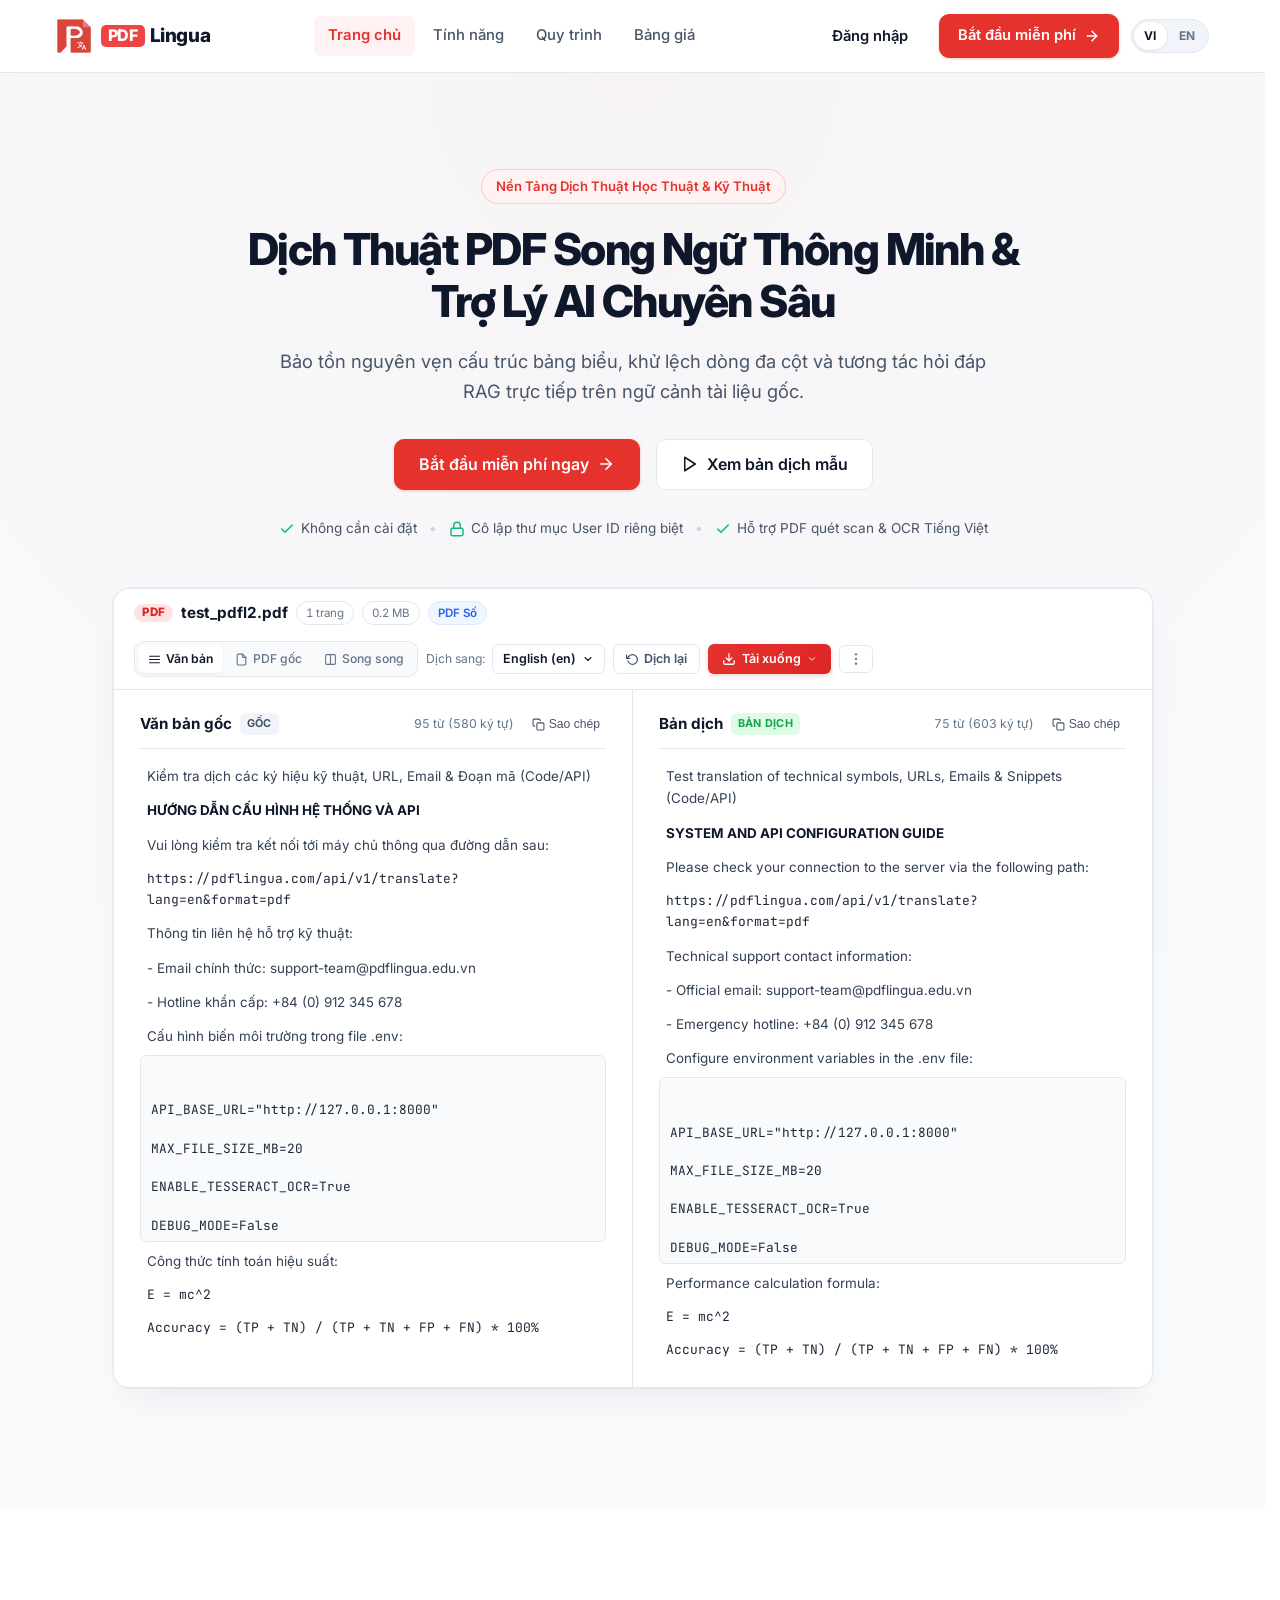
==== commit 0ea708df: "chore(frontend): update welcome page" ====
--- a/Code/frontend/welcome.html
+++ b/Code/frontend/welcome.html
@@ -7,7 +7,8 @@
     <meta http-equiv="Cache-Control" content="no-cache, no-store, must-revalidate">
     <meta http-equiv="Pragma" content="no-cache">
     <meta http-equiv="Expires" content="0">
-    <meta name="description" content="PDF-Lingua - Nen tang dich thuat PDF song ngu thong minh va tro ly AI chuyen sau toi uu thu tu doc va co lap du lieu nguoi dung.">
+    <meta name="description"
+        content="PDF-Lingua - Nen tang dich thuat PDF song ngu thong minh va tro ly AI chuyen sau toi uu thu tu doc va co lap du lieu nguoi dung.">
     <title data-i18n="welcome_meta_title">PDF-Lingua | Dịch Thuật PDF Song Ngữ Thông Minh & Trợ Lý AI Chuyên Sâu</title>
 
     <!-- Favicon / App Icon -->
@@ -18,7 +19,9 @@
     <!-- Font Family Google Fonts: Inter & JetBrains Mono -->
     <link rel="preconnect" href="https://fonts.googleapis.com">
     <link rel="preconnect" href="https://fonts.gstatic.com" crossorigin>
-    <link href="https://fonts.googleapis.com/css2?family=Inter:wght@400;500;600;700;800&family=JetBrains+Mono:wght@400;500;600;700&display=swap" rel="stylesheet">
+    <link
+        href="https://fonts.googleapis.com/css2?family=Inter:wght@400;500;600;700;800&family=JetBrains+Mono:wght@400;500;600;700&display=swap"
+        rel="stylesheet">
 
     <!-- Standalone Welcome Landing Page Styles -->
     <link rel="stylesheet" href="css/welcome.css">
@@ -31,8 +34,10 @@
     <header class="welcome-navbar" id="welcomeNavbar" role="banner">
         <div class="welcome-container welcome-navbar-inner">
             <!-- Brand Logo -->
-            <a href="#welcomeHero" class="welcome-brand-link" id="welcomeBrandLink" title="PDF-Lingua - Trang chủ" data-i18n-attr="title:nav_home">
-                <img src="assets/images/logo-app-transparent.png" alt="PDF-Lingua Logo" class="welcome-brand-img" width="34" height="34" loading="eager">
+            <a href="#welcomeHero" class="welcome-brand-link" id="welcomeBrandLink" title="PDF-Lingua - Trang chủ"
+                data-i18n-attr="title:nav_home">
+                <img src="assets/images/logo-app-transparent.png" alt="PDF-Lingua Logo" class="welcome-brand-img"
+                    width="34" height="34" loading="eager">
                 <span class="welcome-brand-name">
                     <span class="welcome-brand-badge">PDF</span>
                     <span class="welcome-brand-text">Lingua</span>
@@ -40,38 +45,56 @@
             </a>
 
             <!-- Desktop Navigation Menu -->
-            <nav class="welcome-nav-menu" id="welcomeNavMenu" aria-label="Menu điều hướng chính" data-i18n-attr="aria-label:welcome_aria_main_nav">
-                <a href="#welcomeHero" class="welcome-nav-link is-active" id="navLinkHero" data-i18n="nav_home">Trang chủ</a>
-                <a href="#welcomeFeatures" class="welcome-nav-link" id="navLinkFeatures" data-i18n="nav_features">Tính năng</a>
-                <a href="#welcomeHowItWorks" class="welcome-nav-link" id="navLinkHowItWorks" data-i18n="nav_how_it_works">Quy trình</a>
-                <a href="#welcomePricing" class="welcome-nav-link" id="navLinkPricing" data-i18n="nav_pricing">Bảng giá</a>
+            <nav class="welcome-nav-menu" id="welcomeNavMenu" aria-label="Menu điều hướng chính"
+                data-i18n-attr="aria-label:welcome_aria_main_nav">
+                <a href="#welcomeHero" class="welcome-nav-link is-active" id="navLinkHero" data-i18n="nav_home">Trang
+                    chủ</a>
+                <a href="#welcomeFeatures" class="welcome-nav-link" id="navLinkFeatures" data-i18n="nav_features">Tính
+                    năng</a>
+                <a href="#welcomeHowItWorks" class="welcome-nav-link" id="navLinkHowItWorks"
+                    data-i18n="nav_how_it_works">Quy trình</a>
+                <a href="#welcomePricing" class="welcome-nav-link" id="navLinkPricing" data-i18n="nav_pricing">Bảng
+                    giá</a>
             </nav>
 
             <!-- Navigation Actions: Login (Ghost) + Start Trial (Primary Red) + Language Switcher -->
             <div class="welcome-nav-actions" id="welcomeNavActions">
-                <button type="button" class="welcome-btn welcome-btn-ghost" id="navBtnLogin" title="Đăng nhập vào hệ thống" data-i18n-attr="title:auth_btn_login">
+                <button type="button" class="welcome-btn welcome-btn-ghost" id="navBtnLogin"
+                    title="Đăng nhập vào hệ thống" data-i18n-attr="title:auth_btn_login">
                     <span data-i18n="nav_login">Đăng nhập</span>
                 </button>
-                <a href="index.html" class="welcome-btn welcome-btn-primary" id="navBtnTrial" title="Bắt đầu trải nghiệm không gian làm việc" data-i18n-attr="title:nav_start_free">
+                <a href="index.html" class="welcome-btn welcome-btn-primary" id="navBtnTrial"
+                    title="Bắt đầu trải nghiệm không gian làm việc" data-i18n-attr="title:nav_start_free">
                     <span data-i18n="nav_start_free">Bắt đầu miễn phí</span>
-                    <svg class="welcome-btn-icon" width="16" height="16" viewBox="0 0 24 24" fill="none" stroke="currentColor" stroke-width="2.2" stroke-linecap="round" stroke-linejoin="round" aria-hidden="true">
+                    <svg class="welcome-btn-icon" width="16" height="16" viewBox="0 0 24 24" fill="none"
+                        stroke="currentColor" stroke-width="2.2" stroke-linecap="round" stroke-linejoin="round"
+                        aria-hidden="true">
                         <line x1="5" y1="12" x2="19" y2="12"></line>
                         <polyline points="12 5 19 12 12 19"></polyline>
                     </svg>
                 </a>
                 <!-- Language Switcher (VI / EN) on the outside -->
-                <div class="lang-switcher" id="welcomeLangSwitcher" role="group" aria-label="Chọn ngôn ngữ" data-i18n-attr="aria-label:lang_select_aria">
-                    <button type="button" class="lang-switcher-btn active" data-lang="vi" aria-pressed="true" title="Tiếng Việt" data-i18n-attr="title:lang_vi_title">VI</button>
-                    <button type="button" class="lang-switcher-btn" data-lang="en" aria-pressed="false" title="English" data-i18n-attr="title:lang_en_title">EN</button>
+                <div class="lang-switcher" id="welcomeLangSwitcher" role="group" aria-label="Chọn ngôn ngữ"
+                    data-i18n-attr="aria-label:lang_select_aria">
+                    <button type="button" class="lang-switcher-btn active" data-lang="vi" aria-pressed="true"
+                        title="Tiếng Việt" data-i18n-attr="title:lang_vi_title">VI</button>
+                    <button type="button" class="lang-switcher-btn" data-lang="en" aria-pressed="false" title="English"
+                        data-i18n-attr="title:lang_en_title">EN</button>
                 </div>
                 <!-- Mobile Menu Button -->
-                <button type="button" class="welcome-mobile-toggle" id="btnWelcomeMobileMenu" aria-label="Mở menu điều hướng" aria-expanded="false" aria-controls="welcomeMobileDrawer" data-i18n-attr="aria-label:welcome_aria_mobile_menu">
-                    <svg class="icon-menu-open" width="22" height="22" viewBox="0 0 24 24" fill="none" stroke="currentColor" stroke-width="2" stroke-linecap="round" stroke-linejoin="round" aria-hidden="true">
+                <button type="button" class="welcome-mobile-toggle" id="btnWelcomeMobileMenu"
+                    aria-label="Mở menu điều hướng" aria-expanded="false" aria-controls="welcomeMobileDrawer"
+                    data-i18n-attr="aria-label:welcome_aria_mobile_menu">
+                    <svg class="icon-menu-open" width="22" height="22" viewBox="0 0 24 24" fill="none"
+                        stroke="currentColor" stroke-width="2" stroke-linecap="round" stroke-linejoin="round"
+                        aria-hidden="true">
                         <line x1="3" y1="12" x2="21" y2="12"></line>
                         <line x1="3" y1="6" x2="21" y2="6"></line>
                         <line x1="3" y1="18" x2="21" y2="18"></line>
                     </svg>
-                    <svg class="icon-menu-close" width="22" height="22" viewBox="0 0 24 24" fill="none" stroke="currentColor" stroke-width="2" stroke-linecap="round" stroke-linejoin="round" aria-hidden="true">
+                    <svg class="icon-menu-close" width="22" height="22" viewBox="0 0 24 24" fill="none"
+                        stroke="currentColor" stroke-width="2" stroke-linecap="round" stroke-linejoin="round"
+                        aria-hidden="true">
                         <line x1="18" y1="6" x2="6" y2="18"></line>
                         <line x1="6" y1="6" x2="18" y2="18"></line>
                     </svg>
@@ -82,18 +105,25 @@
         <!-- Mobile Drawer Navigation -->
         <div class="welcome-mobile-drawer" id="welcomeMobileDrawer" aria-hidden="true">
             <div class="welcome-mobile-drawer-inner">
-                <nav class="welcome-mobile-nav" aria-label="Menu điều hướng di động" data-i18n-attr="aria-label:welcome_aria_mobile_nav">
+                <nav class="welcome-mobile-nav" aria-label="Menu điều hướng di động"
+                    data-i18n-attr="aria-label:welcome_aria_mobile_nav">
                     <a href="#welcomeHero" class="welcome-mobile-link" data-i18n="nav_home">Trang chủ</a>
                     <a href="#welcomeFeatures" class="welcome-mobile-link" data-i18n="nav_features">Tính năng</a>
                     <a href="#welcomeHowItWorks" class="welcome-mobile-link" data-i18n="nav_how_it_works">Quy trình</a>
                     <a href="#welcomePricing" class="welcome-mobile-link" data-i18n="nav_pricing">Bảng giá</a>
                 </nav>
                 <div class="welcome-mobile-actions">
-                    <button type="button" class="welcome-btn welcome-btn-ghost welcome-btn-block" id="btnWelcomeMobileLogin" data-i18n="nav_login">Đăng nhập</button>
-                    <a href="index.html" class="welcome-btn welcome-btn-primary welcome-btn-block" data-i18n="nav_start_free">Bắt đầu miễn phí</a>
-                    <div class="lang-switcher" id="mobileLangSwitcher" style="margin-top: 12px; justify-content: center; width: 100%;" role="group" aria-label="Chọn ngôn ngữ" data-i18n-attr="aria-label:lang_select_aria">
-                        <button type="button" class="lang-switcher-btn active" data-lang="vi" aria-pressed="true" title="Tiếng Việt" style="flex: 1;" data-i18n-attr="title:lang_vi_title">VI</button>
-                        <button type="button" class="lang-switcher-btn" data-lang="en" aria-pressed="false" title="English" style="flex: 1;" data-i18n-attr="title:lang_en_title">EN</button>
+                    <button type="button" class="welcome-btn welcome-btn-ghost welcome-btn-block"
+                        id="btnWelcomeMobileLogin" data-i18n="nav_login">Đăng nhập</button>
+                    <a href="index.html" class="welcome-btn welcome-btn-primary welcome-btn-block"
+                        data-i18n="nav_start_free">Bắt đầu miễn phí</a>
+                    <div class="lang-switcher" id="mobileLangSwitcher"
+                        style="margin-top: 12px; justify-content: center; width: 100%;" role="group"
+                        aria-label="Chọn ngôn ngữ" data-i18n-attr="aria-label:lang_select_aria">
+                        <button type="button" class="lang-switcher-btn active" data-lang="vi" aria-pressed="true"
+                            title="Tiếng Việt" style="flex: 1;" data-i18n-attr="title:lang_vi_title">VI</button>
+                        <button type="button" class="lang-switcher-btn" data-lang="en" aria-pressed="false"
+                            title="English" style="flex: 1;" data-i18n-attr="title:lang_en_title">EN</button>
                     </div>
                 </div>
             </div>
@@ -102,25 +132,32 @@
 
     <main id="mainContent">
         <!-- 2. HERO SECTION & INTERACTIVE PRODUCT PREVIEW -->
-        <section class="welcome-section welcome-hero-section" id="welcomeHero" aria-label="Giới thiệu PDF-Lingua" data-i18n-attr="aria-label:welcome_aria_hero">
+        <section class="welcome-section welcome-hero-section" id="welcomeHero" aria-label="Giới thiệu PDF-Lingua"
+            data-i18n-attr="aria-label:welcome_aria_hero">
             <div class="welcome-container">
                 <!-- Hero Header -->
                 <div class="welcome-section-header welcome-hero-header welcome-reveal">
                     <div class="welcome-eyebrow-badge">
                         <span data-i18n="welcome_hero_eyebrow">Nền Tảng Dịch Thuật Học Thuật &amp; Kỹ Thuật</span>
                     </div>
-                    <h1 class="welcome-hero-title" data-i18n="welcome_hero_title_1">Dịch Thuật PDF Song Ngữ Thông Minh &amp; Trợ Lý AI Chuyên Sâu</h1>
-                    <p class="welcome-hero-desc" data-i18n="welcome_hero_subtitle">Bảo tồn nguyên vẹn cấu trúc bảng biểu, khử lệch dòng đa cột và tương tác hỏi đáp RAG trực tiếp trên ngữ cảnh tài liệu gốc.</p>
+                    <h1 class="welcome-hero-title" data-i18n="welcome_hero_title_1">Dịch Thuật PDF Song Ngữ Thông Minh
+                        &amp; Trợ Lý AI Chuyên Sâu</h1>
+                    <p class="welcome-hero-desc" data-i18n="welcome_hero_subtitle">Bảo tồn nguyên vẹn cấu trúc bảng
+                        biểu, khử lệch dòng đa cột và tương tác hỏi đáp RAG trực tiếp trên ngữ cảnh tài liệu gốc.</p>
                     <div class="welcome-hero-cta-group">
                         <a href="index.html" class="welcome-btn welcome-btn-primary welcome-btn-lg" id="heroBtnStart">
                             <span data-i18n="welcome_hero_cta_primary">Bắt đầu miễn phí</span>
-                            <svg class="welcome-btn-icon" width="18" height="18" viewBox="0 0 24 24" fill="none" stroke="currentColor" stroke-width="2.2" stroke-linecap="round" stroke-linejoin="round" aria-hidden="true">
+                            <svg class="welcome-btn-icon" width="18" height="18" viewBox="0 0 24 24" fill="none"
+                                stroke="currentColor" stroke-width="2.2" stroke-linecap="round" stroke-linejoin="round"
+                                aria-hidden="true">
                                 <line x1="5" y1="12" x2="19" y2="12"></line>
                                 <polyline points="12 5 19 12 12 19"></polyline>
                             </svg>
                         </a>
-                        <a href="#welcomePreview" class="welcome-btn welcome-btn-outline welcome-btn-lg" id="heroBtnSample">
-                            <svg width="18" height="18" viewBox="0 0 24 24" fill="none" stroke="currentColor" stroke-width="2" stroke-linecap="round" stroke-linejoin="round" aria-hidden="true">
+                        <a href="#welcomePreview" class="welcome-btn welcome-btn-outline welcome-btn-lg"
+                            id="heroBtnSample">
+                            <svg width="18" height="18" viewBox="0 0 24 24" fill="none" stroke="currentColor"
+                                stroke-width="2" stroke-linecap="round" stroke-linejoin="round" aria-hidden="true">
                                 <polygon points="5 3 19 12 5 21 5 3"></polygon>
                             </svg>
                             <span data-i18n="welcome_hero_cta_secondary">Xem bản dịch mẫu</span>
@@ -130,14 +167,16 @@
                     <!-- Trust Signals Bar -->
                     <div class="welcome-hero-trust-bar">
                         <div class="welcome-trust-item">
-                            <svg width="16" height="16" viewBox="0 0 24 24" fill="none" stroke="#10B981" stroke-width="2.2" stroke-linecap="round" stroke-linejoin="round" aria-hidden="true">
+                            <svg width="16" height="16" viewBox="0 0 24 24" fill="none" stroke="#10B981"
+                                stroke-width="2.2" stroke-linecap="round" stroke-linejoin="round" aria-hidden="true">
                                 <polyline points="20 6 9 17 4 12"></polyline>
                             </svg>
                             <span data-i18n="welcome_trust_no_install">Không cần cài đặt</span>
                         </div>
                         <div class="welcome-trust-divider" aria-hidden="true">•</div>
                         <div class="welcome-trust-item">
-                            <svg width="16" height="16" viewBox="0 0 24 24" fill="none" stroke="#10B981" stroke-width="2.2" stroke-linecap="round" stroke-linejoin="round" aria-hidden="true">
+                            <svg width="16" height="16" viewBox="0 0 24 24" fill="none" stroke="#10B981"
+                                stroke-width="2.2" stroke-linecap="round" stroke-linejoin="round" aria-hidden="true">
                                 <rect x="3" y="11" width="18" height="11" rx="2" ry="2"></rect>
                                 <path d="M7 11V7a5 5 0 0 1 10 0v4"></path>
                             </svg>
@@ -145,7 +184,8 @@
                         </div>
                         <div class="welcome-trust-divider" aria-hidden="true">•</div>
                         <div class="welcome-trust-item">
-                            <svg width="16" height="16" viewBox="0 0 24 24" fill="none" stroke="#10B981" stroke-width="2.2" stroke-linecap="round" stroke-linejoin="round" aria-hidden="true">
+                            <svg width="16" height="16" viewBox="0 0 24 24" fill="none" stroke="#10B981"
+                                stroke-width="2.2" stroke-linecap="round" stroke-linejoin="round" aria-hidden="true">
                                 <polyline points="20 6 9 17 4 12"></polyline>
                             </svg>
                             <span data-i18n="welcome_trust_ocr_support">Hỗ trợ PDF quét scan & OCR Tiếng Việt</span>
@@ -168,7 +208,9 @@
                             <div class="welcome-preview-actions">
                                 <div class="welcome-preview-mode-group">
                                     <span class="preview-mode-btn is-active">
-                                        <svg width="13" height="13" viewBox="0 0 24 24" fill="none" stroke="currentColor" stroke-width="2.2" stroke-linecap="round" stroke-linejoin="round" aria-hidden="true">
+                                        <svg width="13" height="13" viewBox="0 0 24 24" fill="none"
+                                            stroke="currentColor" stroke-width="2.2" stroke-linecap="round"
+                                            stroke-linejoin="round" aria-hidden="true">
                                             <line x1="3" y1="6" x2="21" y2="6"></line>
                                             <line x1="3" y1="12" x2="21" y2="12"></line>
                                             <line x1="3" y1="18" x2="21" y2="18"></line>
@@ -176,14 +218,18 @@
                                         <span data-i18n="welcome_preview_mode_text">Văn bản</span>
                                     </span>
                                     <span class="preview-mode-btn">
-                                        <svg width="13" height="13" viewBox="0 0 24 24" fill="none" stroke="currentColor" stroke-width="2" stroke-linecap="round" stroke-linejoin="round" aria-hidden="true">
+                                        <svg width="13" height="13" viewBox="0 0 24 24" fill="none"
+                                            stroke="currentColor" stroke-width="2" stroke-linecap="round"
+                                            stroke-linejoin="round" aria-hidden="true">
                                             <path d="M14 2H6a2 2 0 0 0-2 2v16a2 2 0 0 0 2 2h12a2 2 0 0 0 2-2V8z"></path>
                                             <polyline points="14 2 14 8 20 8"></polyline>
                                         </svg>
                                         <span data-i18n="welcome_preview_mode_pdf">PDF gốc</span>
                                     </span>
                                     <span class="preview-mode-btn">
-                                        <svg width="13" height="13" viewBox="0 0 24 24" fill="none" stroke="currentColor" stroke-width="2" stroke-linecap="round" stroke-linejoin="round" aria-hidden="true">
+                                        <svg width="13" height="13" viewBox="0 0 24 24" fill="none"
+                                            stroke="currentColor" stroke-width="2" stroke-linecap="round"
+                                            stroke-linejoin="round" aria-hidden="true">
                                             <rect x="3" y="3" width="18" height="18" rx="2" ry="2"></rect>
                                             <line x1="12" y1="3" x2="12" y2="21"></line>
                                         </svg>
@@ -195,14 +241,18 @@
                                     <span class="preview-lang-label" data-i18n="toolbar_target_lang">Dịch sang:</span>
                                     <div class="preview-lang-select">
                                         <span>English (en)</span>
-                                        <svg width="12" height="12" viewBox="0 0 24 24" fill="none" stroke="currentColor" stroke-width="2.2" stroke-linecap="round" stroke-linejoin="round" aria-hidden="true">
+                                        <svg width="12" height="12" viewBox="0 0 24 24" fill="none"
+                                            stroke="currentColor" stroke-width="2.2" stroke-linecap="round"
+                                            stroke-linejoin="round" aria-hidden="true">
                                             <polyline points="6 9 12 15 18 9"></polyline>
                                         </svg>
                                     </div>
                                 </div>
 
                                 <div class="welcome-preview-btn-secondary">
-                                    <svg width="13" height="13" viewBox="0 0 24 24" fill="none" stroke="currentColor" stroke-width="2.2" stroke-linecap="round" stroke-linejoin="round" aria-hidden="true">
+                                    <svg width="13" height="13" viewBox="0 0 24 24" fill="none" stroke="currentColor"
+                                        stroke-width="2.2" stroke-linecap="round" stroke-linejoin="round"
+                                        aria-hidden="true">
                                         <polyline points="1 4 1 10 7 10"></polyline>
                                         <path d="M3.51 15a9 9 0 1 0 2.13-9.36L1 10"></path>
                                     </svg>
@@ -210,13 +260,17 @@
                                 </div>
 
                                 <div class="welcome-preview-btn-download">
-                                    <svg width="14" height="14" viewBox="0 0 24 24" fill="none" stroke="currentColor" stroke-width="2.2" stroke-linecap="round" stroke-linejoin="round" aria-hidden="true">
+                                    <svg width="14" height="14" viewBox="0 0 24 24" fill="none" stroke="currentColor"
+                                        stroke-width="2.2" stroke-linecap="round" stroke-linejoin="round"
+                                        aria-hidden="true">
                                         <path d="M21 15v4a2 2 0 0 1-2 2H5a2 2 0 0 1-2-2v-4"></path>
                                         <polyline points="7 10 12 15 17 10"></polyline>
                                         <line x1="12" y1="15" x2="12" y2="3"></line>
                                     </svg>
                                     <span data-i18n="welcome_preview_btn_download">Tải xuống</span>
-                                    <svg width="10" height="10" viewBox="0 0 24 24" fill="none" stroke="currentColor" stroke-width="2.2" stroke-linecap="round" stroke-linejoin="round" aria-hidden="true">
+                                    <svg width="10" height="10" viewBox="0 0 24 24" fill="none" stroke="currentColor"
+                                        stroke-width="2.2" stroke-linecap="round" stroke-linejoin="round"
+                                        aria-hidden="true">
                                         <polyline points="6 9 12 15 18 9"></polyline>
                                     </svg>
                                 </div>
@@ -237,36 +291,52 @@
                             <div class="welcome-pane welcome-pane-original" id="paneOriginal">
                                 <div class="welcome-pane-header">
                                     <div class="welcome-pane-title-wrap">
-                                        <span class="welcome-pane-title" data-i18n="panel_source_title">Văn bản gốc</span>
-                                        <span class="welcome-pane-badge original-badge" data-i18n="badge_original">GỐC</span>
+                                        <span class="welcome-pane-title" data-i18n="panel_source_title">Văn bản
+                                            gốc</span>
+                                        <span class="welcome-pane-badge original-badge"
+                                            data-i18n="badge_original">GỐC</span>
                                     </div>
                                     <div class="welcome-pane-meta-group">
-                                        <span class="welcome-pane-stats" data-i18n="preview_stats_orig">95 từ (580 ký tự)</span>
-                                        <button type="button" class="welcome-pane-copy" title="Sao chép văn bản" data-i18n-attr="title:welcome_copy_source_title">
-                                            <svg width="13" height="13" viewBox="0 0 24 24" fill="none" stroke="currentColor" stroke-width="2" stroke-linecap="round" stroke-linejoin="round" aria-hidden="true">
+                                        <span class="welcome-pane-stats" data-i18n="preview_stats_orig">95 từ (580 ký
+                                            tự)</span>
+                                        <button type="button" class="welcome-pane-copy" title="Sao chép văn bản"
+                                            data-i18n-attr="title:welcome_copy_source_title">
+                                            <svg width="13" height="13" viewBox="0 0 24 24" fill="none"
+                                                stroke="currentColor" stroke-width="2" stroke-linecap="round"
+                                                stroke-linejoin="round" aria-hidden="true">
                                                 <rect x="9" y="9" width="13" height="13" rx="2" ry="2"></rect>
-                                                <path d="M5 15H4a2 2 0 0 1-2-2V4a2 2 0 0 1 2-2h9a2 2 0 0 1 2 2v1"></path>
+                                                <path d="M5 15H4a2 2 0 0 1-2-2V4a2 2 0 0 1 2-2h9a2 2 0 0 1 2 2v1">
+                                                </path>
                                             </svg>
                                             <span data-i18n="common_copy">Sao chép</span>
                                         </button>
                                     </div>
                                 </div>
                                 <div class="welcome-pane-content">
-                                    <p class="welcome-doc-para" data-sync-id="p1">Kiểm tra dịch các ký hiệu kỹ thuật, URL, Email &amp; Đoạn mã (Code/API)</p>
-                                    <p class="welcome-doc-para welcome-para-heading" data-sync-id="p2">HƯỚNG DẪN CẤU HÌNH HỆ THỐNG VÀ API</p>
-                                    <p class="welcome-doc-para" data-sync-id="p3">Vui lòng kiểm tra kết nối tới máy chủ thông qua đường dẫn sau:</p>
-                                    <p class="welcome-doc-para welcome-para-code" data-sync-id="p4">https://pdflingua.com/api/v1/translate?lang=en&amp;format=pdf</p>
+                                    <p class="welcome-doc-para" data-sync-id="p1">Kiểm tra dịch các ký hiệu kỹ thuật,
+                                        URL, Email &amp; Đoạn mã (Code/API)</p>
+                                    <p class="welcome-doc-para welcome-para-heading" data-sync-id="p2">HƯỚNG DẪN CẤU
+                                        HÌNH HỆ THỐNG VÀ API</p>
+                                    <p class="welcome-doc-para" data-sync-id="p3">Vui lòng kiểm tra kết nối tới máy chủ
+                                        thông qua đường dẫn sau:</p>
+                                    <p class="welcome-doc-para welcome-para-code" data-sync-id="p4">
+                                        https://pdflingua.com/api/v1/translate?lang=en&amp;format=pdf</p>
                                     <p class="welcome-doc-para" data-sync-id="p5">Thông tin liên hệ hỗ trợ kỹ thuật:</p>
-                                    <p class="welcome-doc-para" data-sync-id="p6">- Email chính thức: support-team@pdflingua.edu.vn</p>
-                                    <p class="welcome-doc-para" data-sync-id="p7">- Hotline khẩn cấp: +84 (0) 912 345 678</p>
-                                    <p class="welcome-doc-para" data-sync-id="p8">Cấu hình biến môi trường trong file .env:</p>
-                                    <div class="welcome-doc-para welcome-para-pre" data-sync-id="p9">API_BASE_URL="http://127.0.0.1:8000"
-MAX_FILE_SIZE_MB=20
-ENABLE_TESSERACT_OCR=True
-DEBUG_MODE=False</div>
+                                    <p class="welcome-doc-para" data-sync-id="p6">- Email chính thức:
+                                        support-team@pdflingua.edu.vn</p>
+                                    <p class="welcome-doc-para" data-sync-id="p7">- Hotline khẩn cấp: +84 (0) 912 345
+                                        678</p>
+                                    <p class="welcome-doc-para" data-sync-id="p8">Cấu hình biến môi trường trong file
+                                        .env:</p>
+                                    <div class="welcome-doc-para welcome-para-pre" data-sync-id="p9">
+                                        API_BASE_URL="http://127.0.0.1:8000"
+                                        MAX_FILE_SIZE_MB=20
+                                        ENABLE_TESSERACT_OCR=True
+                                        DEBUG_MODE=False</div>
                                     <p class="welcome-doc-para" data-sync-id="p10">Công thức tính toán hiệu suất:</p>
                                     <p class="welcome-doc-para welcome-para-code" data-sync-id="p11">E = mc^2</p>
-                                    <p class="welcome-doc-para welcome-para-code" data-sync-id="p12">Accuracy = (TP + TN) / (TP + TN + FP + FN) * 100%</p>
+                                    <p class="welcome-doc-para welcome-para-code" data-sync-id="p12">Accuracy = (TP +
+                                        TN) / (TP + TN + FP + FN) * 100%</p>
                                 </div>
                             </div>
 
@@ -275,35 +345,51 @@
                                 <div class="welcome-pane-header">
                                     <div class="welcome-pane-title-wrap">
                                         <span class="welcome-pane-title" data-i18n="panel_target_title">Bản dịch</span>
-                                        <span class="welcome-pane-badge translated-badge" data-i18n="badge_translated">BẢN DỊCH</span>
+                                        <span class="welcome-pane-badge translated-badge"
+                                            data-i18n="badge_translated">BẢN DỊCH</span>
                                     </div>
                                     <div class="welcome-pane-meta-group">
-                                        <span class="welcome-pane-stats" data-i18n="preview_stats_trans">75 từ (603 ký tự)</span>
-                                        <button type="button" class="welcome-pane-copy" title="Sao chép bản dịch" data-i18n-attr="title:welcome_copy_target_title">
-                                            <svg width="13" height="13" viewBox="0 0 24 24" fill="none" stroke="currentColor" stroke-width="2" stroke-linecap="round" stroke-linejoin="round" aria-hidden="true">
+                                        <span class="welcome-pane-stats" data-i18n="preview_stats_trans">75 từ (603 ký
+                                            tự)</span>
+                                        <button type="button" class="welcome-pane-copy" title="Sao chép bản dịch"
+                                            data-i18n-attr="title:welcome_copy_target_title">
+                                            <svg width="13" height="13" viewBox="0 0 24 24" fill="none"
+                                                stroke="currentColor" stroke-width="2" stroke-linecap="round"
+                                                stroke-linejoin="round" aria-hidden="true">
                                                 <rect x="9" y="9" width="13" height="13" rx="2" ry="2"></rect>
-                                                <path d="M5 15H4a2 2 0 0 1-2-2V4a2 2 0 0 1 2-2h9a2 2 0 0 1 2 2v1"></path>
+                                                <path d="M5 15H4a2 2 0 0 1-2-2V4a2 2 0 0 1 2-2h9a2 2 0 0 1 2 2v1">
+                                                </path>
                                             </svg>
                                             <span data-i18n="common_copy">Sao chép</span>
                                         </button>
                                     </div>
                                 </div>
                                 <div class="welcome-pane-content">
-                                    <p class="welcome-doc-para" data-sync-id="p1">Test translation of technical symbols, URLs, Emails &amp; Snippets (Code/API)</p>
-                                    <p class="welcome-doc-para welcome-para-heading" data-sync-id="p2">SYSTEM AND API CONFIGURATION GUIDE</p>
-                                    <p class="welcome-doc-para" data-sync-id="p3">Please check your connection to the server via the following path:</p>
-                                    <p class="welcome-doc-para welcome-para-code" data-sync-id="p4">https://pdflingua.com/api/v1/translate?lang=en&amp;format=pdf</p>
-                                    <p class="welcome-doc-para" data-sync-id="p5">Technical support contact information:</p>
-                                    <p class="welcome-doc-para" data-sync-id="p6">- Official email: support-team@pdflingua.edu.vn</p>
-                                    <p class="welcome-doc-para" data-sync-id="p7">- Emergency hotline: +84 (0) 912 345 678</p>
-                                    <p class="welcome-doc-para" data-sync-id="p8">Configure environment variables in the .env file:</p>
-                                    <div class="welcome-doc-para welcome-para-pre" data-sync-id="p9">API_BASE_URL="http://127.0.0.1:8000"
-MAX_FILE_SIZE_MB=20
-ENABLE_TESSERACT_OCR=True
-DEBUG_MODE=False</div>
+                                    <p class="welcome-doc-para" data-sync-id="p1">Test translation of technical symbols,
+                                        URLs, Emails &amp; Snippets (Code/API)</p>
+                                    <p class="welcome-doc-para welcome-para-heading" data-sync-id="p2">SYSTEM AND API
+                                        CONFIGURATION GUIDE</p>
+                                    <p class="welcome-doc-para" data-sync-id="p3">Please check your connection to the
+                                        server via the following path:</p>
+                                    <p class="welcome-doc-para welcome-para-code" data-sync-id="p4">
+                                        https://pdflingua.com/api/v1/translate?lang=en&amp;format=pdf</p>
+                                    <p class="welcome-doc-para" data-sync-id="p5">Technical support contact information:
+                                    </p>
+                                    <p class="welcome-doc-para" data-sync-id="p6">- Official email:
+                                        support-team@pdflingua.edu.vn</p>
+                                    <p class="welcome-doc-para" data-sync-id="p7">- Emergency hotline: +84 (0) 912 345
+                                        678</p>
+                                    <p class="welcome-doc-para" data-sync-id="p8">Configure environment variables in the
+                                        .env file:</p>
+                                    <div class="welcome-doc-para welcome-para-pre" data-sync-id="p9">
+                                        API_BASE_URL="http://127.0.0.1:8000"
+                                        MAX_FILE_SIZE_MB=20
+                                        ENABLE_TESSERACT_OCR=True
+                                        DEBUG_MODE=False</div>
                                     <p class="welcome-doc-para" data-sync-id="p10">Performance calculation formula:</p>
                                     <p class="welcome-doc-para welcome-para-code" data-sync-id="p11">E = mc^2</p>
-                                    <p class="welcome-doc-para welcome-para-code" data-sync-id="p12">Accuracy = (TP + TN) / (TP + TN + FP + FN) * 100%</p>
+                                    <p class="welcome-doc-para welcome-para-code" data-sync-id="p12">Accuracy = (TP +
+                                        TN) / (TP + TN + FP + FN) * 100%</p>
                                 </div>
                             </div>
                         </div>
@@ -313,11 +399,14 @@
         </section>
 
         <!-- 3. FEATURES BENTO GRID -->
-        <section class="welcome-section welcome-features-section" id="welcomeFeatures" aria-label="Tính năng nổi bật" data-i18n-attr="aria-label:welcome_aria_features">
+        <section class="welcome-section welcome-features-section" id="welcomeFeatures" aria-label="Tính năng nổi bật"
+            data-i18n-attr="aria-label:welcome_aria_features">
             <div class="welcome-container">
                 <div class="welcome-section-header">
-                    <h2 class="welcome-section-title" data-i18n="welcome_features_title">Các Tính Năng Chính Của Hệ Thống PDF-Lingua</h2>
-                    <p class="welcome-section-subtitle" data-i18n="welcome_features_subtitle">Giải quyết triệt để tình trạng lệch dòng, vỡ khung bảng biểu và ảo giác dữ liệu khi dịch thuật tài liệu kỹ thuật.</p>
+                    <h2 class="welcome-section-title" data-i18n="welcome_features_title">Các Tính Năng Chính Của Hệ
+                        Thống PDF-Lingua</h2>
+                    <p class="welcome-section-subtitle" data-i18n="welcome_features_subtitle">Giải quyết triệt để tình
+                        trạng lệch dòng, vỡ khung bảng biểu và ảo giác dữ liệu khi dịch thuật tài liệu kỹ thuật.</p>
                 </div>
 
                 <div class="welcome-bento-grid">
@@ -325,34 +414,43 @@
                     <div class="welcome-bento-card welcome-bento-span-2 welcome-reveal" id="bentoCardLayout">
                         <div class="bento-card-content">
                             <div class="bento-badge-group">
-                                <span class="bento-badge bento-badge-red" data-i18n="bento_layout_badge">Smart Layout</span>
-                            </div>
-                            <h3 class="bento-card-title" data-i18n="bento_layout_title">Tối Ưu Thứ Tự Đọc &amp; Bố Cục Đa Cột</h3>
-                            <p class="bento-card-desc" data-i18n="bento_layout_desc">Tự động phát hiện khoảng hở lề (gutter gap) và gom dòng thông minh theo toạ độ dọc. Tối ưu thứ tự đọc tự nhiên cho tài liệu 2 cột và hỗ trợ đối chiếu song ngữ trực quan.</p>
+                                <span class="bento-badge bento-badge-red" data-i18n="bento_layout_badge">Smart
+                                    Layout</span>
+                            </div>
+                            <h3 class="bento-card-title" data-i18n="bento_layout_title">Tối Ưu Thứ Tự Đọc &amp; Bố Cục
+                                Đa Cột</h3>
+                            <p class="bento-card-desc" data-i18n="bento_layout_desc">Tự động phát hiện khoảng hở lề
+                                (gutter gap) và gom dòng thông minh theo toạ độ dọc. Tối ưu thứ tự đọc tự nhiên cho tài
+                                liệu 2 cột và hỗ trợ đối chiếu song ngữ trực quan.</p>
                         </div>
                         <div class="bento-card-visual bento-visual-dual-sync">
                             <div class="mini-sync-box">
                                 <div class="mini-sync-header">
                                     <div class="mini-sync-col-header">
-                                        <span class="mini-sync-pill en" data-i18n="bento_sync_original">Original (EN)</span>
+                                        <span class="mini-sync-pill en" data-i18n="bento_sync_original">Original
+                                            (EN)</span>
                                         <span class="mini-sync-arrow">↔</span>
                                     </div>
                                     <div class="mini-sync-col-header vi-col-header">
-                                        <span class="mini-sync-pill vi" data-i18n="bento_sync_translated">Bản Dịch (VI)</span>
+                                        <span class="mini-sync-pill vi" data-i18n="bento_sync_translated">Bản Dịch
+                                            (VI)</span>
                                     </div>
                                 </div>
                                 <div class="mini-sync-body">
                                     <div class="mini-sync-row active">
                                         <div class="mini-sync-col">Multi-head attention mechanisms</div>
-                                        <div class="mini-sync-col" data-i18n="bento_sync_row1_vi">Cơ chế tập trung đa đầu</div>
+                                        <div class="mini-sync-col" data-i18n="bento_sync_row1_vi">Cơ chế tập trung đa
+                                            đầu</div>
                                     </div>
                                     <div class="mini-sync-row">
                                         <div class="mini-sync-col">Preserving tabular topology</div>
-                                        <div class="mini-sync-col" data-i18n="bento_sync_row2_vi">Bảo tồn hình thái bảng biểu</div>
+                                        <div class="mini-sync-col" data-i18n="bento_sync_row2_vi">Bảo tồn hình thái bảng
+                                            biểu</div>
                                     </div>
                                     <div class="mini-sync-row">
                                         <div class="mini-sync-col">Two-column reading flow</div>
-                                        <div class="mini-sync-col" data-i18n="bento_sync_row3_vi">Luồng đọc chuẩn hai cột</div>
+                                        <div class="mini-sync-col" data-i18n="bento_sync_row3_vi">Luồng đọc chuẩn hai
+                                            cột</div>
                                     </div>
                                 </div>
                             </div>
@@ -360,18 +458,24 @@
                     </div>
 
                     <!-- Bento Card 2: Span 1 - Xử Lý Trang Quét & Khử Nghiêng Deskew -->
-                    <div class="welcome-bento-card welcome-bento-span-1 welcome-reveal welcome-reveal-delay-1" id="bentoCardOcr">
+                    <div class="welcome-bento-card welcome-bento-span-1 welcome-reveal welcome-reveal-delay-1"
+                        id="bentoCardOcr">
                         <div class="bento-card-content">
                             <div class="bento-badge-group">
-                                <span class="bento-badge bento-badge-blue" data-i18n="bento_ocr_badge">Tesseract OCR</span>
-                            </div>
-                            <h3 class="bento-card-title" data-i18n="bento_ocr_title">Xử Lý Trang Quét &amp; Khử Nghiêng Deskew</h3>
-                            <p class="bento-card-desc" data-i18n="bento_ocr_desc">Tích hợp Tesseract OCR (vie+eng), tự động nhận diện hướng xoay 90&deg;/180&deg;/270&deg; qua OSD và thuật toán Deskew cân chỉnh góc nghiêng lệch trong phạm vi [-15&deg;, +15&deg;].</p>
+                                <span class="bento-badge bento-badge-blue" data-i18n="bento_ocr_badge">Tesseract
+                                    OCR</span>
+                            </div>
+                            <h3 class="bento-card-title" data-i18n="bento_ocr_title">Xử Lý Trang Quét &amp; Khử Nghiêng
+                                Deskew</h3>
+                            <p class="bento-card-desc" data-i18n="bento_ocr_desc">Tích hợp Tesseract OCR (vie+eng), tự
+                                động nhận diện hướng xoay 90&deg;/180&deg;/270&deg; qua OSD và thuật toán Deskew cân
+                                chỉnh góc nghiêng lệch trong phạm vi [-15&deg;, +15&deg;].</p>
                         </div>
                         <div class="bento-card-visual bento-visual-deskew">
                             <div class="mini-gauge-box">
                                 <div class="mini-gauge-metric">
-                                    <span class="mini-gauge-lbl" data-i18n="bento_ocr_range_lbl">Phạm vi cân chỉnh</span>
+                                    <span class="mini-gauge-lbl" data-i18n="bento_ocr_range_lbl">Phạm vi cân
+                                        chỉnh</span>
                                     <span class="mini-gauge-num">[-15&deg; .. +15&deg;]</span>
                                 </div>
                                 <div class="mini-gauge-track-wrap">
@@ -386,7 +490,8 @@
                                 </div>
                                 <div class="mini-deskew-status">
                                     <span class="mini-deskew-dot"></span>
-                                    <span data-i18n="bento_ocr_status">OSD xoay 90&deg;/180&deg;/270&deg; &amp; Cân bằng Deskew</span>
+                                    <span data-i18n="bento_ocr_status">OSD xoay 90&deg;/180&deg;/270&deg; &amp; Cân bằng
+                                        Deskew</span>
                                 </div>
                             </div>
                         </div>
@@ -396,43 +501,56 @@
                     <div class="welcome-bento-card welcome-bento-span-2 welcome-reveal" id="bentoCardCopilot">
                         <div class="bento-card-content">
                             <div class="bento-badge-group">
-                                <span class="bento-badge bento-badge-green" data-i18n="bento_copilot_badge">Ngăn Ngừa Ảo Giác</span>
-                            </div>
-                            <h3 class="bento-card-title" data-i18n="bento_copilot_title">Trợ Lý AI Copilot Hỏi Đáp Tài Liệu</h3>
-                            <p class="bento-card-desc" data-i18n="bento_copilot_desc">Hỏi đáp trực tiếp dựa trên nội dung tài liệu bằng cơ chế RAG phân đoạn ngữ cảnh. Guardrail nghiêm ngặt buộc AI từ chối suy diễn nếu văn bản không đề cập.</p>
+                                <span class="bento-badge bento-badge-green" data-i18n="bento_copilot_badge">Ngăn Ngừa Ảo
+                                    Giác</span>
+                            </div>
+                            <h3 class="bento-card-title" data-i18n="bento_copilot_title">Trợ Lý AI Copilot Hỏi Đáp Tài
+                                Liệu</h3>
+                            <p class="bento-card-desc" data-i18n="bento_copilot_desc">Hỏi đáp trực tiếp dựa trên nội
+                                dung tài liệu bằng cơ chế RAG phân đoạn ngữ cảnh. Guardrail nghiêm ngặt buộc AI từ chối
+                                suy diễn nếu văn bản không đề cập.</p>
                         </div>
                         <div class="bento-card-visual bento-visual-chat">
                             <div class="mini-chat-preview">
                                 <div class="mini-chat-bubble user">
                                     <span class="mini-chat-role" data-i18n="bento_chat_q_lbl">Câu hỏi:</span>
-                                    <span data-i18n="bento_chat_q_txt">Phương pháp đánh giá độ trễ trong bài báo là gì?</span>
+                                    <span data-i18n="bento_chat_q_txt">Phương pháp đánh giá độ trễ trong bài báo là
+                                        gì?</span>
                                 </div>
                                 <div class="mini-chat-bubble bot">
                                     <div class="mini-chat-bot-header">
                                         <span class="mini-bot-name">PDF-Lingua Copilot</span>
-                                        <span class="mini-bot-source" data-i18n="bento_chat_context">Ngữ cảnh tài liệu</span>
-                                    </div>
-                                    <span data-i18n="bento_chat_ans">Đo lường thời gian xử lý trung bình qua các lần thử nghiệm trên tệp đa cột, phản hồi trực tiếp từ dữ liệu văn bản gốc.</span>
+                                        <span class="mini-bot-source" data-i18n="bento_chat_context">Ngữ cảnh tài
+                                            liệu</span>
+                                    </div>
+                                    <span data-i18n="bento_chat_ans">Đo lường thời gian xử lý trung bình qua các lần thử
+                                        nghiệm trên tệp đa cột, phản hồi trực tiếp từ dữ liệu văn bản gốc.</span>
                                 </div>
                             </div>
                         </div>
                     </div>
 
                     <!-- Bento Card 4: Span 1 - Tóm Tắt Phân Tán Map-Reduce -->
-                    <div class="welcome-bento-card welcome-bento-span-1 welcome-reveal welcome-reveal-delay-1" id="bentoCardSummary">
+                    <div class="welcome-bento-card welcome-bento-span-1 welcome-reveal welcome-reveal-delay-1"
+                        id="bentoCardSummary">
                         <div class="bento-card-content">
                             <div class="bento-badge-group">
-                                <span class="bento-badge bento-badge-gold" data-i18n="bento_summary_badge">Thuật Toán Map-Reduce</span>
-                            </div>
-                            <h3 class="bento-card-title" data-i18n="bento_summary_title">Tóm Tắt Phân Tán Map-Reduce</h3>
-                            <p class="bento-card-desc" data-i18n="bento_summary_desc">Chia nhỏ tài liệu dài thành các khối 1500 từ, xử lý tóm tắt song song (Map phase) bằng asyncio và tổng hợp báo cáo cô đọng (Reduce phase) theo 3 phong cách tùy chọn.</p>
+                                <span class="bento-badge bento-badge-gold" data-i18n="bento_summary_badge">Thuật Toán
+                                    Map-Reduce</span>
+                            </div>
+                            <h3 class="bento-card-title" data-i18n="bento_summary_title">Tóm Tắt Phân Tán Map-Reduce
+                            </h3>
+                            <p class="bento-card-desc" data-i18n="bento_summary_desc">Chia nhỏ tài liệu dài thành các
+                                khối 1500 từ, xử lý tóm tắt song song (Map phase) bằng asyncio và tổng hợp báo cáo cô
+                                đọng (Reduce phase) theo 3 phong cách tùy chọn.</p>
                         </div>
                         <div class="bento-card-visual bento-visual-compression">
                             <div class="mini-reduction-box">
                                 <div class="mini-reduction-flow">
                                     <div class="reduction-step">
                                         <span class="reduction-val" data-i18n="bento_summary_chunk">Khối 1..N</span>
-                                        <span class="reduction-sub" data-i18n="bento_summary_async">1500 từ (Async)</span>
+                                        <span class="reduction-sub" data-i18n="bento_summary_async">1500 từ
+                                            (Async)</span>
                                     </div>
                                     <span class="reduction-arrow">&rarr;</span>
                                     <div class="reduction-step highlight">
@@ -441,9 +559,12 @@
                                     </div>
                                 </div>
                                 <div class="reduction-styles-group">
-                                    <span class="reduction-style-pill active" data-i18n="bento_summary_style_concise">Ngắn gọn</span>
-                                    <span class="reduction-style-pill" data-i18n="bento_summary_style_bullet">Gạch đầu dòng</span>
-                                    <span class="reduction-style-pill" data-i18n="bento_summary_style_detail">Chi tiết</span>
+                                    <span class="reduction-style-pill active"
+                                        data-i18n="bento_summary_style_concise">Ngắn gọn</span>
+                                    <span class="reduction-style-pill" data-i18n="bento_summary_style_bullet">Gạch đầu
+                                        dòng</span>
+                                    <span class="reduction-style-pill" data-i18n="bento_summary_style_detail">Chi
+                                        tiết</span>
                                 </div>
                             </div>
                         </div>
@@ -453,10 +574,14 @@
                     <div class="welcome-bento-card welcome-bento-span-1 welcome-reveal" id="bentoCardBatch">
                         <div class="bento-card-content">
                             <div class="bento-badge-group">
-                                <span class="bento-badge bento-badge-blue" data-i18n="bento_batch_badge">Hàng Đợi Xử Lý</span>
-                            </div>
-                            <h3 class="bento-card-title" data-i18n="bento_batch_title">Xử Lý Hàng Loạt &amp; Xuất DOCX, ZIP</h3>
-                            <p class="bento-card-desc" data-i18n="bento_batch_desc">Tải lên nhiều tệp vào hàng đợi với cơ chế giới hạn concurrency trên trình duyệt. Xuất kết quả song ngữ ra Microsoft Word (.DOCX) và tải trọn bộ qua tệp nén ZIP.</p>
+                                <span class="bento-badge bento-badge-blue" data-i18n="bento_batch_badge">Hàng Đợi Xử
+                                    Lý</span>
+                            </div>
+                            <h3 class="bento-card-title" data-i18n="bento_batch_title">Xử Lý Hàng Loạt &amp; Xuất DOCX,
+                                ZIP</h3>
+                            <p class="bento-card-desc" data-i18n="bento_batch_desc">Tải lên nhiều tệp vào hàng đợi với
+                                cơ chế giới hạn concurrency trên trình duyệt. Xuất kết quả song ngữ ra Microsoft Word
+                                (.DOCX) và tải trọn bộ qua tệp nén ZIP.</p>
                         </div>
                         <div class="bento-card-visual bento-visual-queue">
                             <div class="mini-queue-header">
@@ -484,48 +609,67 @@
                     </div>
 
                     <!-- Bento Card 6: Span 2 - Cô Lập Thư Mục & Kiểm Soát Quyền Truy Cập -->
-                    <div class="welcome-bento-card welcome-bento-span-2 welcome-reveal welcome-reveal-delay-1" id="bentoCardSecurity">
+                    <div class="welcome-bento-card welcome-bento-span-2 welcome-reveal welcome-reveal-delay-1"
+                        id="bentoCardSecurity">
                         <div class="bento-card-content">
                             <div class="bento-badge-group">
-                                <span class="bento-badge bento-badge-slate" data-i18n="bento_sec_badge">Phân Quyền RBAC</span>
-                            </div>
-                            <h3 class="bento-card-title" data-i18n="bento_sec_title">Cô Lập Thư Mục &amp; Kiểm Soát Quyền Truy Cập</h3>
-                            <p class="bento-card-desc" data-i18n="bento_sec_desc">Mỗi tài khoản được phân bổ không gian lưu trữ riêng biệt theo User ID. Hệ thống kiểm soát quyền nghiêm ngặt, ngăn chặn tấn công Path Traversal và tự động xóa vĩnh viễn tệp theo yêu cầu.</p>
+                                <span class="bento-badge bento-badge-slate" data-i18n="bento_sec_badge">Phân Quyền
+                                    RBAC</span>
+                            </div>
+                            <h3 class="bento-card-title" data-i18n="bento_sec_title">Cô Lập Thư Mục &amp; Kiểm Soát
+                                Quyền Truy Cập</h3>
+                            <p class="bento-card-desc" data-i18n="bento_sec_desc">Mỗi tài khoản được phân bổ không gian
+                                lưu trữ riêng biệt theo User ID. Hệ thống kiểm soát quyền nghiêm ngặt, ngăn chặn tấn
+                                công Path Traversal và tự động xóa vĩnh viễn tệp theo yêu cầu.</p>
                         </div>
                         <div class="bento-card-visual bento-visual-security">
                             <div class="mini-security-grid">
                                 <div class="sec-item">
                                     <div class="sec-icon-wrap sec-icon-green">
-                                        <svg width="18" height="18" viewBox="0 0 24 24" fill="none" stroke="currentColor" stroke-width="2.2" stroke-linecap="round" stroke-linejoin="round" aria-hidden="true">
-                                            <path d="M22 19a2 2 0 0 1-2 2H4a2 2 0 0 1-2-2V5a2 2 0 0 1 2-2h5l2 3h9a2 2 0 0 1 2 2z"></path>
+                                        <svg width="18" height="18" viewBox="0 0 24 24" fill="none"
+                                            stroke="currentColor" stroke-width="2.2" stroke-linecap="round"
+                                            stroke-linejoin="round" aria-hidden="true">
+                                            <path
+                                                d="M22 19a2 2 0 0 1-2 2H4a2 2 0 0 1-2-2V5a2 2 0 0 1 2-2h5l2 3h9a2 2 0 0 1 2 2z">
+                                            </path>
                                         </svg>
                                     </div>
                                     <div class="sec-item-text">
                                         <span class="sec-lbl" data-i18n="bento_sec_user_id">Phân Vùng User ID</span>
-                                        <span class="sec-desc" data-i18n="bento_sec_user_id_desc">Cô lập thư mục dữ liệu riêng theo định danh tài khoản</span>
+                                        <span class="sec-desc" data-i18n="bento_sec_user_id_desc">Cô lập thư mục dữ liệu
+                                            riêng theo định danh tài khoản</span>
                                     </div>
                                 </div>
                                 <div class="sec-item">
                                     <div class="sec-icon-wrap sec-icon-blue">
-                                        <svg width="18" height="18" viewBox="0 0 24 24" fill="none" stroke="currentColor" stroke-width="2.2" stroke-linecap="round" stroke-linejoin="round" aria-hidden="true">
+                                        <svg width="18" height="18" viewBox="0 0 24 24" fill="none"
+                                            stroke="currentColor" stroke-width="2.2" stroke-linecap="round"
+                                            stroke-linejoin="round" aria-hidden="true">
                                             <path d="M12 22s8-4 8-10V5l-8-3-8 3v7c0 6 8 10 8 10z"></path>
                                         </svg>
                                     </div>
                                     <div class="sec-item-text">
-                                        <span class="sec-lbl" data-i18n="bento_sec_traversal">Chống Path Traversal</span>
-                                        <span class="sec-desc" data-i18n="bento_sec_traversal_desc">Chuẩn hóa đường dẫn tệp và chặn ký tự độc hại</span>
+                                        <span class="sec-lbl" data-i18n="bento_sec_traversal">Chống Path
+                                            Traversal</span>
+                                        <span class="sec-desc" data-i18n="bento_sec_traversal_desc">Chuẩn hóa đường dẫn
+                                            tệp và chặn ký tự độc hại</span>
                                     </div>
                                 </div>
                                 <div class="sec-item">
                                     <div class="sec-icon-wrap sec-icon-red">
-                                        <svg width="18" height="18" viewBox="0 0 24 24" fill="none" stroke="currentColor" stroke-width="2.2" stroke-linecap="round" stroke-linejoin="round" aria-hidden="true">
+                                        <svg width="18" height="18" viewBox="0 0 24 24" fill="none"
+                                            stroke="currentColor" stroke-width="2.2" stroke-linecap="round"
+                                            stroke-linejoin="round" aria-hidden="true">
                                             <polyline points="3 6 5 6 21 6"></polyline>
-                                            <path d="M19 6v14a2 2 0 0 1-2 2H7a2 2 0 0 1-2-2V6m3 0V4a2 2 0 0 1 2-2h4a2 2 0 0 1 2 2v2"></path>
+                                            <path
+                                                d="M19 6v14a2 2 0 0 1-2 2H7a2 2 0 0 1-2-2V6m3 0V4a2 2 0 0 1 2-2h4a2 2 0 0 1 2 2v2">
+                                            </path>
                                         </svg>
                                     </div>
                                     <div class="sec-item-text">
                                         <span class="sec-lbl" data-i18n="bento_sec_purge">Tự Động Hủy Tệp</span>
-                                        <span class="sec-desc" data-i18n="bento_sec_purge_desc">Xóa vĩnh viễn tệp tạm sau khi hoàn tất phiên làm việc</span>
+                                        <span class="sec-desc" data-i18n="bento_sec_purge_desc">Xóa vĩnh viễn tệp tạm
+                                            sau khi hoàn tất phiên làm việc</span>
                                     </div>
                                 </div>
                             </div>
@@ -536,11 +680,13 @@
         </section>
 
         <!-- 4. HOW IT WORKS -->
-        <section class="welcome-section welcome-how-it-works-section" id="welcomeHowItWorks" aria-label="Quy trình hoạt động" data-i18n-attr="aria-label:welcome_aria_workflow">
+        <section class="welcome-section welcome-how-it-works-section" id="welcomeHowItWorks"
+            aria-label="Quy trình hoạt động" data-i18n-attr="aria-label:welcome_aria_workflow">
             <div class="welcome-container">
                 <div class="welcome-section-header">
                     <h2 class="welcome-section-title" data-i18n="welcome_workflow_title">Quy Trình 3 Bước Tinh Gọn</h2>
-                    <p class="welcome-section-subtitle" data-i18n="welcome_workflow_subtitle">Chuyển đổi tài liệu học thuật phức tạp sang bản dịch song ngữ bảo tồn bố cục chỉ trong vài thao tác đơn giản.</p>
+                    <p class="welcome-section-subtitle" data-i18n="welcome_workflow_subtitle">Chuyển đổi tài liệu học
+                        thuật phức tạp sang bản dịch song ngữ bảo tồn bố cục chỉ trong vài thao tác đơn giản.</p>
                 </div>
 
                 <div class="welcome-steps-container">
@@ -553,7 +699,9 @@
                             <div class="welcome-step-header">
                                 <span class="welcome-step-number">01</span>
                                 <div class="welcome-step-icon">
-                                    <svg width="24" height="24" viewBox="0 0 24 24" fill="none" stroke="currentColor" stroke-width="2.2" stroke-linecap="round" stroke-linejoin="round" aria-hidden="true">
+                                    <svg width="24" height="24" viewBox="0 0 24 24" fill="none" stroke="currentColor"
+                                        stroke-width="2.2" stroke-linecap="round" stroke-linejoin="round"
+                                        aria-hidden="true">
                                         <path d="M21 15v4a2 2 0 0 1-2 2H5a2 2 0 0 1-2-2v-4"></path>
                                         <polyline points="17 8 12 3 7 8"></polyline>
                                         <line x1="12" y1="3" x2="12" y2="15"></line>
@@ -561,7 +709,8 @@
                                 </div>
                             </div>
                             <h3 class="welcome-step-title" data-i18n="step_1_title">1. Tải tài liệu PDF</h3>
-                            <p class="welcome-step-desc" data-i18n="step_1_desc">Kéo thả tài liệu PDF từ máy tính hoặc thiết bị của bạn. Hỗ trợ cả file số hóa và bản scan ảnh.</p>
+                            <p class="welcome-step-desc" data-i18n="step_1_desc">Kéo thả tài liệu PDF từ máy tính hoặc
+                                thiết bị của bạn. Hỗ trợ cả file số hóa và bản scan ảnh.</p>
                             <div class="welcome-step-meta">
                                 <span class="step-meta-chip" data-i18n="step_1_meta">Hỗ trợ PDF 20MB - 100MB</span>
                             </div>
@@ -572,13 +721,16 @@
                             <div class="welcome-step-header">
                                 <span class="welcome-step-number">02</span>
                                 <div class="welcome-step-icon">
-                                    <svg width="24" height="24" viewBox="0 0 24 24" fill="none" stroke="currentColor" stroke-width="2.2" stroke-linecap="round" stroke-linejoin="round" aria-hidden="true">
+                                    <svg width="24" height="24" viewBox="0 0 24 24" fill="none" stroke="currentColor"
+                                        stroke-width="2.2" stroke-linecap="round" stroke-linejoin="round"
+                                        aria-hidden="true">
                                         <polyline points="22 12 18 12 15 21 9 3 6 12 2 12"></polyline>
                                     </svg>
                                 </div>
                             </div>
                             <h3 class="welcome-step-title" data-i18n="step_2_title">2. Chọn ngôn ngữ &amp; Chế độ</h3>
-                            <p class="welcome-step-desc" data-i18n="step_2_desc">Lựa chọn ngôn ngữ đích, phạm vi trang cần dịch và kích hoạt nhận dạng OCR nếu cần.</p>
+                            <p class="welcome-step-desc" data-i18n="step_2_desc">Lựa chọn ngôn ngữ đích, phạm vi trang
+                                cần dịch và kích hoạt nhận dạng OCR nếu cần.</p>
                             <div class="welcome-step-meta">
                                 <span class="step-meta-chip" data-i18n="step_2_meta">Hỗ trợ đa luồng xử lý</span>
                             </div>
@@ -589,7 +741,9 @@
                             <div class="welcome-step-header">
                                 <span class="welcome-step-number">03</span>
                                 <div class="welcome-step-icon">
-                                    <svg width="24" height="24" viewBox="0 0 24 24" fill="none" stroke="currentColor" stroke-width="2.2" stroke-linecap="round" stroke-linejoin="round" aria-hidden="true">
+                                    <svg width="24" height="24" viewBox="0 0 24 24" fill="none" stroke="currentColor"
+                                        stroke-width="2.2" stroke-linecap="round" stroke-linejoin="round"
+                                        aria-hidden="true">
                                         <path d="M21 15v4a2 2 0 0 1-2 2H5a2 2 0 0 1-2-2v-4"></path>
                                         <polyline points="7 10 12 15 17 10"></polyline>
                                         <line x1="12" y1="15" x2="12" y2="3"></line>
@@ -597,7 +751,8 @@
                                 </div>
                             </div>
                             <h3 class="welcome-step-title" data-i18n="step_3_title">3. Xem song song &amp; Xuất tệp</h3>
-                            <p class="welcome-step-desc" data-i18n="step_3_desc">So sánh trực quan bản gốc và bản dịch theo từng đoạn văn. Xuất kết quả sang Word hoặc PDF song ngữ.</p>
+                            <p class="welcome-step-desc" data-i18n="step_3_desc">So sánh trực quan bản gốc và bản dịch
+                                theo từng đoạn văn. Xuất kết quả sang Word hoặc PDF song ngữ.</p>
                             <div class="welcome-step-meta">
                                 <span class="step-meta-chip" data-i18n="step_3_meta">Định dạng DOCX, TXT, ZIP</span>
                             </div>
@@ -608,23 +763,28 @@
         </section>
 
         <!-- 5. PRICING PLANS -->
-        <section class="welcome-section welcome-pricing-section" id="welcomePricing" aria-label="Bảng giá dịch vụ" data-i18n-attr="aria-label:welcome_aria_pricing">
+        <section class="welcome-section welcome-pricing-section" id="welcomePricing" aria-label="Bảng giá dịch vụ"
+            data-i18n-attr="aria-label:welcome_aria_pricing">
             <div class="welcome-container">
                 <div class="welcome-section-header">
-                    <h2 class="welcome-section-title" data-i18n="welcome_pricing_title">Bảng Giá Linh Hoạt Cho Mọi Nhu Cầu</h2>
-                    <p class="welcome-section-subtitle" data-i18n="welcome_pricing_subtitle">Khởi đầu miễn phí hoàn toàn hoặc nâng cấp gói Pro để mở khóa toàn bộ sức mạnh AI và xử lý hàng loạt.</p>
+                    <h2 class="welcome-section-title" data-i18n="welcome_pricing_title">Bảng Giá Linh Hoạt Cho Mọi Nhu
+                        Cầu</h2>
+                    <p class="welcome-section-subtitle" data-i18n="welcome_pricing_subtitle">Khởi đầu miễn phí hoàn toàn
+                        hoặc nâng cấp gói Pro để mở khóa toàn bộ sức mạnh AI và xử lý hàng loạt.</p>
 
                 </div>
 
                 <div class="welcome-pricing-grid pricing-bento-grid">
                     <!-- Free Starter Plan -->
-                    <article class="welcome-pricing-card welcome-reveal pricing-card pricing-card-free" id="pricingCardFree">
+                    <article class="welcome-pricing-card welcome-reveal pricing-card pricing-card-free"
+                        id="pricingCardFree">
                         <div class="pricing-card-top">
                             <div class="pricing-plan-header">
                                 <div>
-                                    <h3 class="pricing-plan-name" id="freePlanName"
-                                        data-i18n="pricing_free_name">Gói Miễn Phí</h3>
-                                    <p class="pricing-plan-tagline" data-i18n="pricing_free_tagline">Dành cho nhu cầu đọc hiểu và dịch thuật PDF cơ bản hàng ngày</p>
+                                    <h3 class="pricing-plan-name" id="freePlanName" data-i18n="pricing_free_name">Gói
+                                        Miễn Phí</h3>
+                                    <p class="pricing-plan-tagline" data-i18n="pricing_free_tagline">Dành cho nhu cầu
+                                        đọc hiểu và dịch thuật PDF cơ bản hàng ngày</p>
                                 </div>
                                 <span class="pricing-tier-pill" data-i18n="pricing_free_pill">Tiêu chuẩn</span>
                             </div>
@@ -637,17 +797,20 @@
                                         data-i18n="pricing_free_period">/ vĩnh viễn</span>
                                 </div>
                                 <div class="pricing-price-note-row">
-                                    <span class="pricing-price-subnote" data-i18n="pricing_free_note">Không yêu cầu thẻ thanh toán</span>
+                                    <span class="pricing-price-subnote" data-i18n="pricing_free_note">Không yêu cầu thẻ
+                                        thanh toán</span>
                                 </div>
                             </div>
 
                             <div class="pricing-quota-strip">
                                 <div class="pricing-quota-box">
-                                    <span class="pricing-quota-label" data-i18n="pricing_quota_filesize">Dung lượng tệp</span>
+                                    <span class="pricing-quota-label" data-i18n="pricing_quota_filesize">Dung lượng
+                                        tệp</span>
                                     <span class="pricing-quota-value" id="freeMaxFileSize">20 MB / tệp</span>
                                 </div>
                                 <div class="pricing-quota-box">
-                                    <span class="pricing-quota-label" data-i18n="pricing_quota_ocrpages">Số trang OCR</span>
+                                    <span class="pricing-quota-label" data-i18n="pricing_quota_ocrpages">Số trang
+                                        OCR</span>
                                     <span class="pricing-quota-value" id="freeMaxOcrPages">100 trang</span>
                                 </div>
                             </div>
@@ -707,8 +870,8 @@
                         </div>
 
                         <div class="pricing-card-footer">
-                            <a href="index.html" class="btn btn-secondary btn-pricing-cta"
-                                id="btnStartFree" data-i18n="pricing_free_cta">
+                            <a href="index.html" class="btn btn-secondary btn-pricing-cta" id="btnStartFree"
+                                data-i18n="pricing_free_cta">
                                 Bắt đầu miễn phí
                             </a>
                             <p class="pricing-cta-Caption" id="freePlanCtaHint" data-i18n="pricing_free_hint">
@@ -717,13 +880,16 @@
                     </article>
 
                     <!-- Pro Monthly Plan -->
-                    <article class="welcome-pricing-card welcome-reveal welcome-reveal-delay-1 pricing-card pricing-card-pro" id="pricingCardPro">
+                    <article
+                        class="welcome-pricing-card welcome-reveal welcome-reveal-delay-1 pricing-card pricing-card-pro"
+                        id="pricingCardPro">
                         <div class="pricing-card-top">
                             <div class="pricing-plan-header">
                                 <div>
-                                    <h3 class="pricing-plan-name" id="proPlanName"
-                                        data-i18n="pricing_pro_name_monthly">Gói Pro Hàng Tháng</h3>
-                                    <p class="pricing-plan-tagline" data-i18n="pricing_pro_tagline_monthly">Linh hoạt theo tháng, mở khóa toàn bộ tính năng AI & OCR</p>
+                                    <h3 class="pricing-plan-name" id="proPlanName" data-i18n="pricing_pro_name_monthly">
+                                        Gói Pro Hàng Tháng</h3>
+                                    <p class="pricing-plan-tagline" data-i18n="pricing_pro_tagline_monthly">Linh hoạt
+                                        theo tháng, mở khóa toàn bộ tính năng AI & OCR</p>
                                 </div>
                                 <span class="pricing-tier-pill" data-i18n="pricing_tier_flexible">Linh hoạt</span>
                             </div>
@@ -736,17 +902,20 @@
                                 </div>
                                 <div class="pricing-price-note-row">
                                     <span class="pricing-price-subnote" id="proPlanSubnote"
-                                        data-i18n="pricing_pro_subnote_monthly">Thanh toán linh hoạt từng tháng (30 ngày)</span>
+                                        data-i18n="pricing_pro_subnote_monthly">Thanh toán linh hoạt từng tháng (30
+                                        ngày)</span>
                                 </div>
                             </div>
 
                             <div class="pricing-quota-strip">
                                 <div class="pricing-quota-box">
-                                    <span class="pricing-quota-label" data-i18n="pricing_quota_filesize">Dung lượng tệp</span>
+                                    <span class="pricing-quota-label" data-i18n="pricing_quota_filesize">Dung lượng
+                                        tệp</span>
                                     <span class="pricing-quota-value" id="proMaxFileSize">100 MB / tệp</span>
                                 </div>
                                 <div class="pricing-quota-box">
-                                    <span class="pricing-quota-label" data-i18n="pricing_quota_ocrpages">Số trang OCR</span>
+                                    <span class="pricing-quota-label" data-i18n="pricing_quota_ocrpages">Số trang
+                                        OCR</span>
                                     <span class="pricing-quota-value" id="proMaxOcrPages">500 trang</span>
                                 </div>
                             </div>
@@ -780,7 +949,8 @@
                                             <polyline points="20 6 9 17 4 12"></polyline>
                                         </svg>
                                     </span>
-                                    <span data-i18n="pricing_pro_f3">Trợ lý AI Hỏi đáp (AI Copilot) không giới hạn</span>
+                                    <span data-i18n="pricing_pro_f3">Trợ lý AI Hỏi đáp (AI Copilot) không giới
+                                        hạn</span>
                                 </li>
                                 <li class="pricing-feature-item">
                                     <span class="pricing-feature-icon">
@@ -790,7 +960,8 @@
                                             <polyline points="20 6 9 17 4 12"></polyline>
                                         </svg>
                                     </span>
-                                    <span data-i18n="pricing_pro_f4">Tóm tắt thông minh AI Summary & bảng thuật ngữ</span>
+                                    <span data-i18n="pricing_pro_f4">Tóm tắt thông minh AI Summary & bảng thuật
+                                        ngữ</span>
                                 </li>
                                 <li class="pricing-feature-item">
                                     <span class="pricing-feature-icon">
@@ -800,7 +971,8 @@
                                             <polyline points="20 6 9 17 4 12"></polyline>
                                         </svg>
                                     </span>
-                                    <span data-i18n="pricing_pro_f5">Hàng đợi ưu tiên tốc độ cao (Fast-track Worker)</span>
+                                    <span data-i18n="pricing_pro_f5">Hàng đợi ưu tiên tốc độ cao (Fast-track
+                                        Worker)</span>
                                 </li>
                                 <li class="pricing-feature-item">
                                     <span class="pricing-feature-icon">
@@ -820,7 +992,8 @@
                                             <polyline points="20 6 9 17 4 12"></polyline>
                                         </svg>
                                     </span>
-                                    <span data-i18n="pricing_pro_f7">Huy hiệu Pro VIP ánh kim trên hồ sơ và giao diện</span>
+                                    <span data-i18n="pricing_pro_f7">Huy hiệu Pro VIP ánh kim trên hồ sơ và giao
+                                        diện</span>
                                 </li>
                                 <li class="pricing-feature-item">
                                     <span class="pricing-feature-icon">
@@ -830,17 +1003,16 @@
                                             <polyline points="20 6 9 17 4 12"></polyline>
                                         </svg>
                                     </span>
-                                    <span data-i18n="pricing_pro_f8">Hỗ trợ xuất tài liệu sang Microsoft Word (.docx)</span>
+                                    <span data-i18n="pricing_pro_f8">Hỗ trợ xuất tài liệu sang Microsoft Word
+                                        (.docx)</span>
                                 </li>
                             </ul>
                         </div>
 
                         <div class="pricing-card-footer">
-                            <a href="index.html#pricing" class="btn btn-secondary btn-pricing-cta"
-                                id="btnUpgradePro">
-                                <svg width="17" height="17" viewBox="0 0 24 24" fill="none"
-                                    stroke="currentColor" stroke-width="2.4" stroke-linecap="round"
-                                    stroke-linejoin="round">
+                            <a href="index.html#pricing" class="btn btn-secondary btn-pricing-cta" id="btnUpgradePro">
+                                <svg width="17" height="17" viewBox="0 0 24 24" fill="none" stroke="currentColor"
+                                    stroke-width="2.4" stroke-linecap="round" stroke-linejoin="round">
                                     <polygon points="13 2 3 14 12 14 11 22 21 10 12 10 13 2"></polygon>
                                 </svg>
                                 <span id="btnUpgradeProText" data-i18n="pricing_pro_cta_monthly">Nâng cấp ngay</span>
@@ -849,18 +1021,20 @@
                     </article>
 
                     <!-- Pro Yearly Plan (Featured) -->
-                    <article class="welcome-pricing-card welcome-reveal welcome-reveal-delay-2 pricing-card pricing-card-pro pricing-card-featured" id="pricingCardProYearly">
+                    <article
+                        class="welcome-pricing-card welcome-reveal welcome-reveal-delay-2 pricing-card pricing-card-pro pricing-card-featured"
+                        id="pricingCardProYearly">
                         <div class="pricing-card-top">
                             <div class="pricing-plan-header">
                                 <div>
                                     <h3 class="pricing-plan-name" id="proYearlyPlanName"
                                         data-i18n="pricing_pro_name_yearly">Gói Pro Hàng Năm</h3>
-                                    <p class="pricing-plan-tagline" data-i18n="pricing_pro_tagline_yearly">Gói Pro theo năm, tiết kiệm hơn 25%</p>
+                                    <p class="pricing-plan-tagline" data-i18n="pricing_pro_tagline_yearly">Gói Pro theo
+                                        năm, tiết kiệm hơn 25%</p>
                                 </div>
                                 <span class="pricing-featured-badge pricing-popular-ribbon" id="proYearlyPopularRibbon">
-                                    <svg width="12" height="12" viewBox="0 0 24 24" fill="none"
-                                        stroke="currentColor" stroke-width="2.5" stroke-linecap="round"
-                                        stroke-linejoin="round">
+                                    <svg width="12" height="12" viewBox="0 0 24 24" fill="none" stroke="currentColor"
+                                        stroke-width="2.5" stroke-linecap="round" stroke-linejoin="round">
                                         <polygon
                                             points="12 2 15.09 8.26 22 9.27 17 14.14 18.18 21.02 12 17.77 5.82 21.02 7 14.14 2 9.27 8.91 8.26 12 2">
                                         </polygon>
@@ -886,11 +1060,13 @@
 
                             <div class="pricing-quota-strip">
                                 <div class="pricing-quota-box">
-                                    <span class="pricing-quota-label" data-i18n="pricing_quota_filesize">Dung lượng tệp</span>
+                                    <span class="pricing-quota-label" data-i18n="pricing_quota_filesize">Dung lượng
+                                        tệp</span>
                                     <span class="pricing-quota-value" id="proYearlyMaxFileSize">100 MB / tệp</span>
                                 </div>
                                 <div class="pricing-quota-box">
-                                    <span class="pricing-quota-label" data-i18n="pricing_quota_ocrpages">Số trang OCR</span>
+                                    <span class="pricing-quota-label" data-i18n="pricing_quota_ocrpages">Số trang
+                                        OCR</span>
                                     <span class="pricing-quota-value" id="proYearlyMaxOcrPages">500 trang</span>
                                 </div>
                             </div>
@@ -904,7 +1080,8 @@
                                             <polyline points="20 6 9 17 4 12"></polyline>
                                         </svg>
                                     </span>
-                                    <span data-i18n="pricing_pro_yearly_f1">Tiết kiệm 25% so với gói Pro hàng tháng</span>
+                                    <span data-i18n="pricing_pro_yearly_f1">Tiết kiệm 25% so với gói Pro hàng
+                                        tháng</span>
                                 </li>
                                 <li class="pricing-feature-item">
                                     <span class="pricing-feature-icon">
@@ -914,7 +1091,8 @@
                                             <polyline points="20 6 9 17 4 12"></polyline>
                                         </svg>
                                     </span>
-                                    <span data-i18n="pricing_pro_yearly_f2">Có các quyền lợi của gói Pro hàng tháng</span>
+                                    <span data-i18n="pricing_pro_yearly_f2">Có các quyền lợi của gói Pro hàng
+                                        tháng</span>
                                 </li>
                             </ul>
                         </div>
@@ -922,12 +1100,12 @@
                         <div class="pricing-card-footer">
                             <a href="index.html#pricing" class="btn btn-gradient btn-pricing-cta"
                                 id="btnUpgradeProYearlyPlan">
-                                <svg width="17" height="17" viewBox="0 0 24 24" fill="none"
-                                    stroke="currentColor" stroke-width="2.4" stroke-linecap="round"
-                                    stroke-linejoin="round">
+                                <svg width="17" height="17" viewBox="0 0 24 24" fill="none" stroke="currentColor"
+                                    stroke-width="2.4" stroke-linecap="round" stroke-linejoin="round">
                                     <polygon points="13 2 3 14 12 14 11 22 21 10 12 10 13 2"></polygon>
                                 </svg>
-                                <span id="btnUpgradeProYearlyText" data-i18n="pricing_pro_cta_yearly">Nâng cấp ngay</span>
+                                <span id="btnUpgradeProYearlyText" data-i18n="pricing_pro_cta_yearly">Nâng cấp
+                                    ngay</span>
                             </a>
                         </div>
                     </article>
@@ -937,23 +1115,27 @@
     </main>
 
     <!-- 6. COMPREHENSIVE FOOTER -->
-    <footer class="welcome-footer-section" id="welcomeFooter" role="contentinfo" aria-label="Chân trang" data-i18n-attr="aria-label:welcome_aria_footer">
+    <footer class="welcome-footer-section" id="welcomeFooter" role="contentinfo" aria-label="Chân trang"
+        data-i18n-attr="aria-label:welcome_aria_footer">
         <div class="welcome-container">
             <div class="welcome-footer-grid">
                 <!-- Column 1: Brand & Security -->
                 <div class="welcome-footer-col col-brand">
                     <a href="#welcomeHero" class="welcome-brand-link" title="PDF-Lingua">
-                        <img src="assets/images/logo-app-transparent.png" alt="PDF-Lingua Logo" class="welcome-brand-img" width="34" height="34" loading="lazy">
+                        <img src="assets/images/logo-app-transparent.png" alt="PDF-Lingua Logo"
+                            class="welcome-brand-img" width="34" height="34" loading="lazy">
                         <span class="welcome-brand-name">
                             <span class="welcome-brand-badge">PDF</span>
                             <span class="welcome-brand-text">Lingua</span>
                         </span>
                     </a>
                     <p class="welcome-footer-desc" data-i18n="footer_desc">
-                        Nền tảng dịch thuật PDF song ngữ và trợ lý AI thông minh, tối ưu hóa thứ tự đọc bố cục và cô lập dữ liệu người dùng.
+                        Nền tảng dịch thuật PDF song ngữ và trợ lý AI thông minh, tối ưu hóa thứ tự đọc bố cục và cô lập
+                        dữ liệu người dùng.
                     </p>
                     <div class="welcome-footer-badges">
-                        <span class="footer-cert-badge" data-i18n="welcome_trust_user_isolation">Cô Lập Dữ Liệu User ID</span>
+                        <span class="footer-cert-badge" data-i18n="welcome_trust_user_isolation">Cô Lập Dữ Liệu User
+                            ID</span>
                         <span class="footer-cert-badge" data-i18n="footer_badge_rbac">Kiểm Soát Quyền RBAC</span>
                     </div>
                 </div>
@@ -974,11 +1156,16 @@
                 <div class="welcome-footer-col">
                     <h4 class="welcome-footer-title" data-i18n="welcome_footer_core_tech">Công Nghệ Cốt Lõi</h4>
                     <ul class="welcome-footer-links">
-                        <li><a href="#welcomeFeatures" data-i18n="footer_tech_ocr">OCR Tiếng Việt &amp; Khử Nghiêng</a></li>
-                        <li><a href="#welcomeFeatures" data-i18n="footer_tech_layout">Tối ưu thứ tự đọc Smart Layout</a></li>
-                        <li><a href="#welcomeFeatures" data-i18n="footer_tech_mapreduce">Tóm tắt phân tán Map-Reduce</a></li>
-                        <li><a href="#welcomeFeatures" data-i18n="footer_tech_copilot">Trợ lý Copilot hỏi đáp tài liệu</a></li>
-                        <li><a href="#welcomeFeatures" data-i18n="footer_tech_export">Xuất tệp Word .DOCX &amp; ZIP</a></li>
+                        <li><a href="#welcomeFeatures" data-i18n="footer_tech_ocr">OCR Tiếng Việt &amp; Khử Nghiêng</a>
+                        </li>
+                        <li><a href="#welcomeFeatures" data-i18n="footer_tech_layout">Tối ưu thứ tự đọc Smart Layout</a>
+                        </li>
+                        <li><a href="#welcomeFeatures" data-i18n="footer_tech_mapreduce">Tóm tắt phân tán Map-Reduce</a>
+                        </li>
+                        <li><a href="#welcomeFeatures" data-i18n="footer_tech_copilot">Trợ lý Copilot hỏi đáp tài
+                                liệu</a></li>
+                        <li><a href="#welcomeFeatures" data-i18n="footer_tech_export">Xuất tệp Word .DOCX &amp; ZIP</a>
+                        </li>
                     </ul>
                 </div>
 
@@ -986,31 +1173,40 @@
                 <div class="welcome-footer-col">
                     <h4 class="welcome-footer-title" data-i18n="welcome_footer_support_legal">Hỗ Trợ &amp; Pháp Lý</h4>
                     <ul class="welcome-footer-links">
-                        <li><a href="#tabTerms" id="footerLinkTerms" data-i18n="legal_tab_terms">Điều khoản sử dụng</a></li>
-                        <li><a href="#tabPrivacy" id="footerLinkPrivacy" data-i18n="legal_tab_privacy">Chính sách bảo mật</a></li>
-                        <li><a href="mailto:huytamnguyenle2608@gmail.com" data-i18n="footer_contact_email">Liên hệ: huytamnguyenle2608@gmail.com</a></li>
-                        <li><a href="https://github.com/Sleepy2608/PDF-Lingua" target="_blank" rel="noopener noreferrer" data-i18n="welcome_footer_github">Kho mã nguồn GitHub</a></li>
+                        <li><a href="#tabTerms" id="footerLinkTerms" data-i18n="legal_tab_terms">Điều khoản sử dụng</a>
+                        </li>
+                        <li><a href="#tabPrivacy" id="footerLinkPrivacy" data-i18n="legal_tab_privacy">Chính sách bảo
+                                mật</a></li>
+                        <li><a href="mailto:huytamnguyenle2608@gmail.com" data-i18n="footer_contact_email">Liên hệ:
+                                huytamnguyenle2608@gmail.com</a></li>
+                        <li><a href="https://github.com/Sleepy2608/PDF-Lingua" target="_blank" rel="noopener noreferrer"
+                                data-i18n="welcome_footer_github">Kho mã nguồn GitHub</a></li>
                     </ul>
                 </div>
             </div>
 
             <!-- Bottom Copyright -->
             <div class="welcome-footer-bottom">
-                <p class="welcome-footer-copy" data-i18n="footer_copyright">Bản quyền &copy; 2026 PDF-Lingua. Toàn bộ quyền được bảo lưu.</p>
+                <p class="welcome-footer-copy" data-i18n="footer_copyright">Bản quyền &copy; 2026 PDF-Lingua. Toàn bộ
+                    quyền được bảo lưu.</p>
             </div>
         </div>
     </footer>
 
     <!-- 7. LOGIN MODAL -->
-    <div class="modal-backdrop" id="loginModal" role="dialog" aria-modal="true" aria-labelledby="loginModalTitle" hidden>
+    <div class="modal-backdrop" id="loginModal" role="dialog" aria-modal="true" aria-labelledby="loginModalTitle"
+        hidden>
         <div class="modal-dialog">
             <div class="modal-header">
                 <div>
                     <h2 class="modal-title" id="loginModalTitle" data-i18n="auth_login_title">Đăng nhập</h2>
-                    <p class="modal-subtitle" data-i18n="auth_login_subtitle">Truy cập không gian làm việc PDF-Lingua của bạn</p>
-                </div>
-                <button type="button" class="modal-close" id="btnCloseLoginModal" aria-label="Đóng cửa sổ" data-i18n-attr="aria-label:common_close">
-                    <svg width="20" height="20" viewBox="0 0 24 24" fill="none" stroke="currentColor" stroke-width="2" stroke-linecap="round" stroke-linejoin="round" aria-hidden="true">
+                    <p class="modal-subtitle" data-i18n="auth_login_subtitle">Truy cập không gian làm việc PDF-Lingua
+                        của bạn</p>
+                </div>
+                <button type="button" class="modal-close" id="btnCloseLoginModal" aria-label="Đóng cửa sổ"
+                    data-i18n-attr="aria-label:common_close">
+                    <svg width="20" height="20" viewBox="0 0 24 24" fill="none" stroke="currentColor" stroke-width="2"
+                        stroke-linecap="round" stroke-linejoin="round" aria-hidden="true">
                         <line x1="18" y1="6" x2="6" y2="18"></line>
                         <line x1="6" y1="6" x2="18" y2="18"></line>
                     </svg>
@@ -1027,11 +1223,14 @@
                         <span data-i18n="auth_email_label">Địa chỉ Email</span> <span class="label-required">*</span>
                     </label>
                     <div class="input-wrap">
-                        <svg class="input-icon" viewBox="0 0 24 24" fill="none" stroke="currentColor" stroke-width="2" stroke-linecap="round" stroke-linejoin="round" aria-hidden="true">
-                            <path d="M4 4h16c1.1 0 2 .9 2 2v12c0 1.1-.9 2-2 2H4c-1.1 0-2-.9-2-2V6c0-1.1.9-2 2-2z"></path>
+                        <svg class="input-icon" viewBox="0 0 24 24" fill="none" stroke="currentColor" stroke-width="2"
+                            stroke-linecap="round" stroke-linejoin="round" aria-hidden="true">
+                            <path d="M4 4h16c1.1 0 2 .9 2 2v12c0 1.1-.9 2-2 2H4c-1.1 0-2-.9-2-2V6c0-1.1.9-2 2-2z">
+                            </path>
                             <polyline points="22,6 12,13 2,6"></polyline>
                         </svg>
-                        <input type="email" id="loginEmail" name="email" class="form-input" placeholder="ban@example.com" required autocomplete="email">
+                        <input type="email" id="loginEmail" name="email" class="form-input"
+                            placeholder="ban@example.com" required autocomplete="email">
                     </div>
                     <p class="field-error" id="loginEmailError" role="alert" aria-live="polite"></p>
                 </div>
@@ -1042,18 +1241,28 @@
                         <span data-i18n="auth_password_label">Mật khẩu</span> <span class="label-required">*</span>
                     </label>
                     <div class="input-wrap">
-                        <svg class="input-icon" viewBox="0 0 24 24" fill="none" stroke="currentColor" stroke-width="2" stroke-linecap="round" stroke-linejoin="round" aria-hidden="true">
+                        <svg class="input-icon" viewBox="0 0 24 24" fill="none" stroke="currentColor" stroke-width="2"
+                            stroke-linecap="round" stroke-linejoin="round" aria-hidden="true">
                             <rect x="3" y="11" width="18" height="11" rx="2" ry="2"></rect>
                             <path d="M7 11V7a5 5 0 0 1 10 0v4"></path>
                         </svg>
-                        <input type="password" id="loginPassword" name="password" class="form-input" placeholder="Nhập mật khẩu" required autocomplete="current-password" maxlength="128" data-i18n-attr="placeholder:auth_login_password_placeholder">
-                        <button type="button" class="btn-toggle-eye" id="toggleLoginPassword" aria-label="Hiện mật khẩu" data-i18n-attr="aria-label:auth_show_password_aria">
-                            <svg class="eye-open" width="18" height="18" viewBox="0 0 24 24" fill="none" stroke="currentColor" stroke-width="2" stroke-linecap="round" stroke-linejoin="round" aria-hidden="true">
+                        <input type="password" id="loginPassword" name="password" class="form-input"
+                            placeholder="Nhập mật khẩu" required autocomplete="current-password" maxlength="128"
+                            data-i18n-attr="placeholder:auth_login_password_placeholder">
+                        <button type="button" class="btn-toggle-eye" id="toggleLoginPassword" aria-label="Hiện mật khẩu"
+                            data-i18n-attr="aria-label:auth_show_password_aria">
+                            <svg class="eye-open" width="18" height="18" viewBox="0 0 24 24" fill="none"
+                                stroke="currentColor" stroke-width="2" stroke-linecap="round" stroke-linejoin="round"
+                                aria-hidden="true">
                                 <path d="M1 12s4-8 11-8 11 8 11 8-4 8-11 8-11-8-11-8z"></path>
                                 <circle cx="12" cy="12" r="3"></circle>
                             </svg>
-                            <svg class="eye-closed" width="18" height="18" viewBox="0 0 24 24" fill="none" stroke="currentColor" stroke-width="2" stroke-linecap="round" stroke-linejoin="round" aria-hidden="true" style="display: none;">
-                                <path d="M17.94 17.94A10.07 10.07 0 0 1 12 20c-7 0-11-8-11-8a18.45 18.45 0 0 1 5.06-5.94M9.9 4.24A9.12 9.12 0 0 1 12 4c7 0 11 8 11 8a18.5 18.5 0 0 1-2.16 3.19m-6.72-1.07a3 3 0 1 1-4.24-4.24"></path>
+                            <svg class="eye-closed" width="18" height="18" viewBox="0 0 24 24" fill="none"
+                                stroke="currentColor" stroke-width="2" stroke-linecap="round" stroke-linejoin="round"
+                                aria-hidden="true" style="display: none;">
+                                <path
+                                    d="M17.94 17.94A10.07 10.07 0 0 1 12 20c-7 0-11-8-11-8a18.45 18.45 0 0 1 5.06-5.94M9.9 4.24A9.12 9.12 0 0 1 12 4c7 0 11 8 11 8a18.5 18.5 0 0 1-2.16 3.19m-6.72-1.07a3 3 0 1 1-4.24-4.24">
+                                </path>
                                 <line x1="1" y1="1" x2="23" y2="23"></line>
                             </svg>
                         </button>
@@ -1081,17 +1290,29 @@
             <div class="legal-modal-header">
                 <div class="legal-modal-title-group">
                     <div class="legal-title-badge-row">
-                        <h3 class="legal-modal-title" id="legalModalTitle" data-i18n="legal_modal_title">Thông Tin &amp; Chính Sách</h3>
+                        <h3 class="legal-modal-title" id="legalModalTitle" data-i18n="legal_modal_title">Thông Tin &amp;
+                            Chính Sách</h3>
                         <span class="legal-version-badge">v1.0.0</span>
                     </div>
-                    <p class="legal-modal-subtitle" data-i18n="legal_modal_subtitle">Quy định sử dụng, cam kết bảo mật &amp; thông tin hỗ trợ PDF-Lingua</p>
+                    <p class="legal-modal-subtitle" data-i18n="legal_modal_subtitle">Quy định sử dụng, cam kết bảo mật
+                        &amp; thông tin hỗ trợ PDF-Lingua</p>
                 </div>
                 <div class="legal-header-actions">
                     <button type="button" class="legal-action-btn" id="btnToggleFullscreenLegal"
                         title="Phóng to / Thu nhỏ modal" data-i18n-attr="title:legal_toggle_fullscreen_title">
-                        <span class="btn-icon" id="fullscreenIcon"><svg width="13" height="13" viewBox="0 0 24 24" fill="none" stroke="currentColor" stroke-width="2" stroke-linecap="round" stroke-linejoin="round"><path d="M15 3h6v6M9 21H3v-6M21 3l-7 7M3 21l7-7"/></svg></span> <span id="fullscreenText" data-i18n="common_fullscreen">Phóng to</span>
+                        <span class="btn-icon" id="fullscreenIcon"><svg width="13" height="13" viewBox="0 0 24 24"
+                                fill="none" stroke="currentColor" stroke-width="2" stroke-linecap="round"
+                                stroke-linejoin="round">
+                                <path d="M15 3h6v6M9 21H3v-6M21 3l-7 7M3 21l7-7" />
+                            </svg></span> <span id="fullscreenText" data-i18n="common_fullscreen">Phóng to</span>
                     </button>
-                    <button type="button" class="legal-modal-close" id="legalModalCloseBtn" aria-label="Đóng" title="Đóng" data-i18n-attr="aria-label:common_close,title:common_close"><svg width="15" height="15" viewBox="0 0 24 24" fill="none" stroke="currentColor" stroke-width="2.2" stroke-linecap="round" stroke-linejoin="round"><line x1="18" y1="6" x2="6" y2="18"></line><line x1="6" y1="6" x2="18" y2="18"></line></svg></button>
+                    <button type="button" class="legal-modal-close" id="legalModalCloseBtn" aria-label="Đóng"
+                        title="Đóng" data-i18n-attr="aria-label:common_close,title:common_close"><svg width="15"
+                            height="15" viewBox="0 0 24 24" fill="none" stroke="currentColor" stroke-width="2.2"
+                            stroke-linecap="round" stroke-linejoin="round">
+                            <line x1="18" y1="6" x2="6" y2="18"></line>
+                            <line x1="6" y1="6" x2="18" y2="18"></line>
+                        </svg></button>
                 </div>
             </div>
 
@@ -1099,17 +1320,33 @@
             <div class="legal-tabs-bar" role="tablist">
                 <button type="button" class="legal-tab-btn active" id="tabBtnTerms" role="tab" aria-selected="true"
                     data-tab="tabTerms">
-                    <span class="tab-icon"><svg width="15" height="15" viewBox="0 0 24 24" fill="none" stroke="currentColor" stroke-width="2" stroke-linecap="round" stroke-linejoin="round"><path d="M14 2H6a2 2 0 0 0-2 2v16a2 2 0 0 0 2 2h12a2 2 0 0 0 2-2V8z"></path><polyline points="14 2 14 8 20 8"></polyline><line x1="16" y1="13" x2="8" y2="13"></line><line x1="16" y1="17" x2="8" y2="17"></line><polyline points="10 9 9 9 8 9"></polyline></svg></span>
+                    <span class="tab-icon"><svg width="15" height="15" viewBox="0 0 24 24" fill="none"
+                            stroke="currentColor" stroke-width="2" stroke-linecap="round" stroke-linejoin="round">
+                            <path d="M14 2H6a2 2 0 0 0-2 2v16a2 2 0 0 0 2 2h12a2 2 0 0 0 2-2V8z"></path>
+                            <polyline points="14 2 14 8 20 8"></polyline>
+                            <line x1="16" y1="13" x2="8" y2="13"></line>
+                            <line x1="16" y1="17" x2="8" y2="17"></line>
+                            <polyline points="10 9 9 9 8 9"></polyline>
+                        </svg></span>
                     <span class="tab-label" data-i18n="legal_tab_terms">Điều khoản</span>
                 </button>
                 <button type="button" class="legal-tab-btn" id="tabBtnPrivacy" role="tab" aria-selected="false"
                     data-tab="tabPrivacy">
-                    <span class="tab-icon"><svg width="15" height="15" viewBox="0 0 24 24" fill="none" stroke="currentColor" stroke-width="2" stroke-linecap="round" stroke-linejoin="round"><rect x="3" y="11" width="18" height="11" rx="2" ry="2"></rect><path d="M7 11V7a5 5 0 0 1 10 0v4"></path></svg></span>
+                    <span class="tab-icon"><svg width="15" height="15" viewBox="0 0 24 24" fill="none"
+                            stroke="currentColor" stroke-width="2" stroke-linecap="round" stroke-linejoin="round">
+                            <rect x="3" y="11" width="18" height="11" rx="2" ry="2"></rect>
+                            <path d="M7 11V7a5 5 0 0 1 10 0v4"></path>
+                        </svg></span>
                     <span class="tab-label" data-i18n="legal_tab_privacy">Bảo mật</span>
                 </button>
                 <button type="button" class="legal-tab-btn" id="tabBtnContact" role="tab" aria-selected="false"
                     data-tab="tabContact">
-                    <span class="tab-icon"><svg width="15" height="15" viewBox="0 0 24 24" fill="none" stroke="currentColor" stroke-width="2" stroke-linecap="round" stroke-linejoin="round"><path d="M4 4h16c1.1 0 2 .9 2 2v12c0 1.1-.9 2-2 2H4c-1.1 0-2-.9-2-2V6c0-1.1.9-2 2-2z"></path><polyline points="22,6 12,13 2,6"></polyline></svg></span>
+                    <span class="tab-icon"><svg width="15" height="15" viewBox="0 0 24 24" fill="none"
+                            stroke="currentColor" stroke-width="2" stroke-linecap="round" stroke-linejoin="round">
+                            <path d="M4 4h16c1.1 0 2 .9 2 2v12c0 1.1-.9 2-2 2H4c-1.1 0-2-.9-2-2V6c0-1.1.9-2 2-2z">
+                            </path>
+                            <polyline points="22,6 12,13 2,6"></polyline>
+                        </svg></span>
                     <span class="tab-label" data-i18n="legal_tab_contact">Liên hệ</span>
                 </button>
             </div>
@@ -1120,9 +1357,17 @@
                 <div class="legal-tab-panel active" id="tabTerms" role="tabpanel">
                     <div class="legal-content">
                         <div class="legal-callout-box info">
-                            <span class="callout-icon"><svg width="16" height="16" viewBox="0 0 24 24" fill="none" stroke="currentColor" stroke-width="2" stroke-linecap="round" stroke-linejoin="round"><circle cx="12" cy="12" r="10"></circle><line x1="12" y1="16" x2="12" y2="12"></line><line x1="12" y1="8" x2="12.01" y2="8"></line></svg></span>
+                            <span class="callout-icon"><svg width="16" height="16" viewBox="0 0 24 24" fill="none"
+                                    stroke="currentColor" stroke-width="2" stroke-linecap="round"
+                                    stroke-linejoin="round">
+                                    <circle cx="12" cy="12" r="10"></circle>
+                                    <line x1="12" y1="16" x2="12" y2="12"></line>
+                                    <line x1="12" y1="8" x2="12.01" y2="8"></line>
+                                </svg></span>
                             <div class="callout-body">
-                                <strong data-i18n="terms_callout_title">Tóm tắt quyền lợi:</strong> <span data-i18n="terms_callout_desc">Bạn giữ toàn bộ quyền sở hữu đối với tài liệu PDF tải lên. Bản dịch máy móc mang tính chất tham khảo học thuật.</span>
+                                <strong data-i18n="terms_callout_title">Tóm tắt quyền lợi:</strong> <span
+                                    data-i18n="terms_callout_desc">Bạn giữ toàn bộ quyền sở hữu đối với tài liệu PDF tải
+                                    lên. Bản dịch máy móc mang tính chất tham khảo học thuật.</span>
                             </div>
                         </div>
 
@@ -1136,19 +1381,32 @@
                         </div>
 
                         <h4 id="terms-section-1" data-i18n="terms_h1">1. Quyền sở hữu trí tuệ &amp; Bản quyền</h4>
-                        <p data-i18n="terms_p1">Người dùng giữ toàn quyền sở hữu và bản quyền đối với tệp tài liệu PDF tải lên hệ thống cũng như các kết quả trích xuất và bản dịch. PDF-Lingua cam kết không sở hữu, sao chép hoặc phân phối tài liệu của bạn cho bất kỳ bên thứ ba nào ngoài mục đích xử lý phiên dịch theo yêu cầu.</p>
+                        <p data-i18n="terms_p1">Người dùng giữ toàn quyền sở hữu và bản quyền đối với tệp tài liệu PDF
+                            tải lên hệ thống cũng như các kết quả trích xuất và bản dịch. PDF-Lingua cam kết không sở
+                            hữu, sao chép hoặc phân phối tài liệu của bạn cho bất kỳ bên thứ ba nào ngoài mục đích xử lý
+                            phiên dịch theo yêu cầu.</p>
 
                         <h4 id="terms-section-2" data-i18n="terms_h2">2. Quy định sử dụng dịch vụ</h4>
-                        <p data-i18n="terms_p2">Người dùng cam kết không sử dụng hệ thống để xử lý, phát tán các tài liệu chứa mã độc, nội dung vi phạm pháp luật, xâm phạm quyền riêng tư của cá nhân hoặc tổ chức khác. Không thực hiện các hành vi can thiệp trái phép, đảo ngược mã nguồn hoặc tấn công làm quá tải máy chủ.</p>
+                        <p data-i18n="terms_p2">Người dùng cam kết không sử dụng hệ thống để xử lý, phát tán các tài
+                            liệu chứa mã độc, nội dung vi phạm pháp luật, xâm phạm quyền riêng tư của cá nhân hoặc tổ
+                            chức khác. Không thực hiện các hành vi can thiệp trái phép, đảo ngược mã nguồn hoặc tấn công
+                            làm quá tải máy chủ.</p>
 
                         <h4 id="terms-section-3" data-i18n="terms_h3">3. Giới hạn gói dịch vụ (Tiers)</h4>
                         <ul>
-                            <li data-i18n-html="terms_p3_free"><strong>Gói Miễn phí (Khách &amp; Người dùng cơ bản):</strong> Hạn mức xử lý tối đa 20 MB/tệp và tối đa 100 trang/tài liệu. Hỗ trợ trích xuất văn bản số và OCR cơ bản.</li>
-                            <li data-i18n-html="terms_p3_pro"><strong>Gói Pro:</strong> Hạn mức xử lý mở rộng lên đến 100 MB/tệp cùng các tính năng AI nâng cao (Tóm tắt văn bản, Trợ lý AI hỏi đáp tài liệu).</li>
+                            <li data-i18n-html="terms_p3_free"><strong>Gói Miễn phí (Khách &amp; Người dùng cơ
+                                    bản):</strong> Hạn mức xử lý tối đa 20 MB/tệp và tối đa 100 trang/tài liệu. Hỗ trợ
+                                trích xuất văn bản số và OCR cơ bản.</li>
+                            <li data-i18n-html="terms_p3_pro"><strong>Gói Pro:</strong> Hạn mức xử lý mở rộng lên đến
+                                100 MB/tệp cùng các tính năng AI nâng cao (Tóm tắt văn bản, Trợ lý AI hỏi đáp tài liệu).
+                            </li>
                         </ul>
 
                         <h4 id="terms-section-4" data-i18n="terms_h4">4. Miễn trừ trách nhiệm (Disclaimer)</h4>
-                        <p data-i18n="terms_p4">Các tính năng trích xuất văn bản, nhận dạng OCR và dịch thuật tự động được thực hiện dựa trên các mô hình máy học và dịch máy. Hệ thống nỗ lực mang lại kết quả chuẩn xác nhất nhưng không đảm bảo tính hoàn hảo 100% về mặt ngữ nghĩa và không thể thay thế cho bản dịch công chứng có tính pháp lý.</p>
+                        <p data-i18n="terms_p4">Các tính năng trích xuất văn bản, nhận dạng OCR và dịch thuật tự động
+                            được thực hiện dựa trên các mô hình máy học và dịch máy. Hệ thống nỗ lực mang lại kết quả
+                            chuẩn xác nhất nhưng không đảm bảo tính hoàn hảo 100% về mặt ngữ nghĩa và không thể thay thế
+                            cho bản dịch công chứng có tính pháp lý.</p>
                     </div>
                 </div>
 
@@ -1156,41 +1414,62 @@
                 <div class="legal-tab-panel" id="tabPrivacy" role="tabpanel">
                     <div class="legal-content">
                         <div class="legal-callout-box success">
-                            <span class="callout-icon"><svg width="16" height="16" viewBox="0 0 24 24" fill="none" stroke="currentColor" stroke-width="2" stroke-linecap="round" stroke-linejoin="round"><path d="M12 22s8-4 8-10V5l-8-3-8 3v7c0 6 8 10 8 10z"></path></svg></span>
+                            <span class="callout-icon"><svg width="16" height="16" viewBox="0 0 24 24" fill="none"
+                                    stroke="currentColor" stroke-width="2" stroke-linecap="round"
+                                    stroke-linejoin="round">
+                                    <path d="M12 22s8-4 8-10V5l-8-3-8 3v7c0 6 8 10 8 10z"></path>
+                                </svg></span>
                             <div class="callout-body">
-                                <strong data-i18n="privacy_callout_title">Cam kết bảo mật:</strong> <span data-i18n="privacy_callout_desc">Tệp PDF được xử lý trong phiên cô lập và tự động xóa sạch. Mật khẩu được mã hóa an toàn bằng Bcrypt.</span>
+                                <strong data-i18n="privacy_callout_title">Cam kết bảo mật:</strong> <span
+                                    data-i18n="privacy_callout_desc">Tệp PDF được xử lý trong phiên cô lập và tự động
+                                    xóa sạch. Mật khẩu được mã hóa an toàn bằng Bcrypt.</span>
                             </div>
                         </div>
 
                         <!-- Quick Jump Index -->
                         <div class="legal-toc-chips">
                             <span class="toc-label" data-i18n="legal_toc_label">Mục lục:</span>
-                            <a href="#privacy-section-1" class="toc-chip" data-i18n="privacy_toc_1">1. Thu thập dữ liệu</a>
+                            <a href="#privacy-section-1" class="toc-chip" data-i18n="privacy_toc_1">1. Thu thập dữ
+                                liệu</a>
                             <a href="#privacy-section-2" class="toc-chip" data-i18n="privacy_toc_2">2. Tự động xóa</a>
-                            <a href="#privacy-section-3" class="toc-chip" data-i18n="privacy_toc_3">3. Tiêu chuẩn mã hóa</a>
-                            <a href="#privacy-section-4" class="toc-chip" data-i18n="privacy_toc_4">4. Cam kết bảo vệ</a>
+                            <a href="#privacy-section-3" class="toc-chip" data-i18n="privacy_toc_3">3. Tiêu chuẩn mã
+                                hóa</a>
+                            <a href="#privacy-section-4" class="toc-chip" data-i18n="privacy_toc_4">4. Cam kết bảo
+                                vệ</a>
                         </div>
 
                         <h4 id="privacy-section-1" data-i18n="privacy_h1">1. Thu thập dữ liệu &amp; Phạm vi sử dụng</h4>
-                        <p data-i18n="privacy_p1">PDF-Lingua chỉ thu thập các dữ liệu tối thiểu cần thiết để phục vụ quy trình bóc tách và dịch thuật tài liệu:</p>
+                        <p data-i18n="privacy_p1">PDF-Lingua chỉ thu thập các dữ liệu tối thiểu cần thiết để phục vụ quy
+                            trình bóc tách và dịch thuật tài liệu:</p>
                         <ul>
                             <li data-i18n="privacy_p1_item1">Tệp PDF tải lên tạm thời trong phiên làm việc.</li>
-                            <li data-i18n="privacy_p1_item2">Thông tin tài khoản đăng ký (Địa chỉ email, Tên hiển thị). Mật khẩu được mã hóa một chiều tuyệt đối không lưu plaintext.</li>
-                            <li data-i18n="privacy_p1_item3">Dữ liệu kỹ thuật ẩn danh (IP, thời gian gửi yêu cầu) phục vụ cho cơ chế bảo vệ chống tấn công quá tải (Rate Limiting).</li>
+                            <li data-i18n="privacy_p1_item2">Thông tin tài khoản đăng ký (Địa chỉ email, Tên hiển thị).
+                                Mật khẩu được mã hóa một chiều tuyệt đối không lưu plaintext.</li>
+                            <li data-i18n="privacy_p1_item3">Dữ liệu kỹ thuật ẩn danh (IP, thời gian gửi yêu cầu) phục
+                                vụ cho cơ chế bảo vệ chống tấn công quá tải (Rate Limiting).</li>
                         </ul>
 
-                        <h4 id="privacy-section-2" data-i18n="privacy_h2">2. Chính sách lưu trữ &amp; Tự động xóa (Auto-Cleanup)</h4>
-                        <p data-i18n="privacy_p2">Mọi tệp tài liệu PDF và file tạm thời phát sinh trong quá trình xử lý đều được lưu trữ trong thư mục tạm có bảo vệ và được tự động dọn dẹp, xóa sạch sau khi hoàn tất phiên làm việc. Người dùng có toàn quyền xóa lịch sử xử lý tài liệu bất cứ khi nào.</p>
-
-                        <h4 id="privacy-section-3" data-i18n="privacy_h3">3. Tiêu chuẩn mã hóa &amp; An toàn hệ thống</h4>
+                        <h4 id="privacy-section-2" data-i18n="privacy_h2">2. Chính sách lưu trữ &amp; Tự động xóa
+                            (Auto-Cleanup)</h4>
+                        <p data-i18n="privacy_p2">Mọi tệp tài liệu PDF và file tạm thời phát sinh trong quá trình xử lý
+                            đều được lưu trữ trong thư mục tạm có bảo vệ và được tự động dọn dẹp, xóa sạch sau khi hoàn
+                            tất phiên làm việc. Người dùng có toàn quyền xóa lịch sử xử lý tài liệu bất cứ khi nào.</p>
+
+                        <h4 id="privacy-section-3" data-i18n="privacy_h3">3. Tiêu chuẩn mã hóa &amp; An toàn hệ thống
+                        </h4>
                         <ul>
-                            <li data-i18n-html="privacy_h3_item1"><strong>Mật khẩu:</strong> Sử dụng thuật toán băm chuẩn công nghiệp <code>bcrypt</code> với 12 rounds muối ngẫu nhiên.</li>
-                            <li data-i18n-html="privacy_h3_item2"><strong>Phiên làm việc:</strong> Bảo mật thông qua mã xác thực JSON Web Token (JWT) có thời hạn.</li>
-                            <li data-i18n-html="privacy_h3_item3"><strong>Tính cô lập (Data Isolation):</strong> Tài liệu và dữ liệu của người dùng được phân tách biệt lập, ngăn chặn hoàn toàn việc người khác truy cập trái phép.</li>
+                            <li data-i18n-html="privacy_h3_item1"><strong>Mật khẩu:</strong> Sử dụng thuật toán băm
+                                chuẩn công nghiệp <code>bcrypt</code> với 12 rounds muối ngẫu nhiên.</li>
+                            <li data-i18n-html="privacy_h3_item2"><strong>Phiên làm việc:</strong> Bảo mật thông qua mã
+                                xác thực JSON Web Token (JWT) có thời hạn.</li>
+                            <li data-i18n-html="privacy_h3_item3"><strong>Tính cô lập (Data Isolation):</strong> Tài
+                                liệu và dữ liệu của người dùng được phân tách biệt lập, ngăn chặn hoàn toàn việc người
+                                khác truy cập trái phép.</li>
                         </ul>
 
                         <h4 id="privacy-section-4" data-i18n="privacy_h4">4. Cam kết bảo vệ dữ liệu</h4>
-                        <p data-i18n="privacy_p4">Chúng tôi tuyệt đối không bán, cho thuê, trao đổi hoặc tiết lộ thông tin cá nhân và dữ liệu tài liệu của người dùng cho bất kỳ bên thứ ba nào.</p>
+                        <p data-i18n="privacy_p4">Chúng tôi tuyệt đối không bán, cho thuê, trao đổi hoặc tiết lộ thông
+                            tin cá nhân và dữ liệu tài liệu của người dùng cho bất kỳ bên thứ ba nào.</p>
                     </div>
                 </div>
 
@@ -1198,7 +1477,8 @@
                 <div class="legal-tab-panel" id="tabContact" role="tabpanel">
                     <div class="legal-content">
                         <h4 data-i18n="feedback_section_project">Thông tin đồ án</h4>
-                        <p data-i18n-html="feedback_project_desc"><strong>Dự án:</strong> PDF-Lingua - Web trích xuất văn bản từ tài liệu PDF, dịch thuật đa ngôn ngữ và tích hợp AI.</p>
+                        <p data-i18n-html="feedback_project_desc"><strong>Dự án:</strong> PDF-Lingua - Web trích xuất
+                            văn bản từ tài liệu PDF, dịch thuật đa ngôn ngữ và tích hợp AI.</p>
 
                         <h4 data-i18n="feedback_section_team">Thành viên nhóm</h4>
                         <div class="team-cards-grid">
@@ -1243,7 +1523,8 @@
                                     <span id="supportEmailText">huytamnguyenle2608@gmail.com</span>
                                 </div>
                                 <button type="button" class="btn btn-sm btn-secondary" id="btnCopySupportEmail"
-                                    title="Sao chép email" data-i18n="feedback_copy_btn" data-i18n-attr="title:feedback_copy_email_title">
+                                    title="Sao chép email" data-i18n="feedback_copy_btn"
+                                    data-i18n-attr="title:feedback_copy_email_title">
                                     Sao chép
                                 </button>
                             </div>
@@ -1264,30 +1545,36 @@
                         <form class="feedback-form" id="feedbackForm">
                             <div class="form-row">
                                 <div class="form-group">
-                                    <label for="feedbackName" data-i18n-html="feedback_lbl_name_req">Họ và tên <span class="text-danger">*</span></label>
-                                    <input type="text" id="feedbackName" class="form-control" placeholder="Họ và tên" data-i18n-attr="placeholder:feedback_lbl_name"
-                                        required>
+                                    <label for="feedbackName" data-i18n-html="feedback_lbl_name_req">Họ và tên <span
+                                            class="text-danger">*</span></label>
+                                    <input type="text" id="feedbackName" class="form-control" placeholder="Họ và tên"
+                                        data-i18n-attr="placeholder:feedback_lbl_name" required>
                                 </div>
                                 <div class="form-group">
-                                    <label for="feedbackEmail" data-i18n-html="feedback_lbl_email_req">Email liên hệ <span class="text-danger">*</span></label>
-                                    <input type="email" id="feedbackEmail" class="form-control" placeholder="Email" data-i18n-attr="placeholder:feedback_lbl_email"
-                                        required>
+                                    <label for="feedbackEmail" data-i18n-html="feedback_lbl_email_req">Email liên hệ
+                                        <span class="text-danger">*</span></label>
+                                    <input type="email" id="feedbackEmail" class="form-control" placeholder="Email"
+                                        data-i18n-attr="placeholder:feedback_lbl_email" required>
                                 </div>
                             </div>
                             <div class="form-group">
                                 <label for="feedbackTopic" data-i18n="feedback_lbl_topic">Chủ đề đóng góp</label>
                                 <select id="feedbackTopic" class="form-control">
-                                    <option value="bug" data-i18n="feedback_topic_bug">Báo cáo lỗi dịch thuật / OCR</option>
-                                    <option value="feature" data-i18n="feedback_topic_feature">Đề xuất tính năng mới</option>
-                                    <option value="support" data-i18n="feedback_topic_support">Câu hỏi / Hỗ trợ sử dụng</option>
+                                    <option value="bug" data-i18n="feedback_topic_bug">Báo cáo lỗi dịch thuật / OCR
+                                    </option>
+                                    <option value="feature" data-i18n="feedback_topic_feature">Đề xuất tính năng mới
+                                    </option>
+                                    <option value="support" data-i18n="feedback_topic_support">Câu hỏi / Hỗ trợ sử dụng
+                                    </option>
                                     <option value="other" data-i18n="feedback_topic_other">Ý kiến đóng góp khác</option>
                                 </select>
                             </div>
                             <div class="form-group">
-                                <label for="feedbackMessage" data-i18n-html="feedback_lbl_message_req">Nội dung phản hồi <span
-                                        class="text-danger">*</span></label>
+                                <label for="feedbackMessage" data-i18n-html="feedback_lbl_message_req">Nội dung phản hồi
+                                    <span class="text-danger">*</span></label>
                                 <textarea id="feedbackMessage" class="form-control" rows="3"
-                                    placeholder="Mô tả chi tiết ý kiến hoặc lỗi bạn gặp phải..." data-i18n-attr="placeholder:feedback_placeholder_message" required></textarea>
+                                    placeholder="Mô tả chi tiết ý kiến hoặc lỗi bạn gặp phải..."
+                                    data-i18n-attr="placeholder:feedback_placeholder_message" required></textarea>
                             </div>
                             <button type="submit" class="btn btn-gradient btn-sm" id="btnSubmitFeedback">
                                 <span data-i18n="feedback_btn_submit">Gửi phản hồi</span>
@@ -1299,11 +1586,21 @@
 
             <div class="legal-modal-footer">
                 <div class="legal-footer-left">
-                    <button type="button" class="btn btn-ghost btn-sm" id="btnScrollToTop" title="Cuộn lên đầu trang" data-i18n-attr="title:common_scroll_top_title"><svg width="13" height="13" viewBox="0 0 24 24" fill="none" stroke="currentColor" stroke-width="2.5" stroke-linecap="round" stroke-linejoin="round" class="footer-btn-icon"><polyline points="18 15 12 9 6 15"></polyline></svg> <span data-i18n="common_scroll_top">Lên đầu trang</span></button>
-                    <span class="legal-footer-meta" data-i18n="feedback_legal_meta">Phiên bản: v1.0.0 • Hiệu lực từ: 28/10/2026</span>
+                    <button type="button" class="btn btn-ghost btn-sm" id="btnScrollToTop" title="Cuộn lên đầu trang"
+                        data-i18n-attr="title:common_scroll_top_title"><svg width="13" height="13" viewBox="0 0 24 24"
+                            fill="none" stroke="currentColor" stroke-width="2.5" stroke-linecap="round"
+                            stroke-linejoin="round" class="footer-btn-icon">
+                            <polyline points="18 15 12 9 6 15"></polyline>
+                        </svg> <span data-i18n="common_scroll_top">Lên đầu trang</span></button>
+                    <span class="legal-footer-meta" data-i18n="feedback_legal_meta">Phiên bản: v1.0.0 • Hiệu lực từ:
+                        28/10/2026</span>
                 </div>
                 <div class="legal-footer-right">
-                    <button type="button" class="btn btn-primary btn-sm" id="btnAcceptLegal"><svg width="13" height="13" viewBox="0 0 24 24" fill="none" stroke="currentColor" stroke-width="2.5" stroke-linecap="round" stroke-linejoin="round" class="footer-btn-icon"><polyline points="20 6 9 17 4 12"></polyline></svg> <span data-i18n="common_understood_agree">Tôi đã hiểu &amp; Đồng ý</span></button>
+                    <button type="button" class="btn btn-primary btn-sm" id="btnAcceptLegal"><svg width="13" height="13"
+                            viewBox="0 0 24 24" fill="none" stroke="currentColor" stroke-width="2.5"
+                            stroke-linecap="round" stroke-linejoin="round" class="footer-btn-icon">
+                            <polyline points="20 6 9 17 4 12"></polyline>
+                        </svg> <span data-i18n="common_understood_agree">Tôi đã hiểu &amp; Đồng ý</span></button>
                 </div>
             </div>
         </div>
@@ -1315,5 +1612,4 @@
     <script src="js/welcome.js"></script>
 </body>
 
-</html>
-
+</html>
--- a/Code/frontend/css/pricing.css
+++ b/Code/frontend/css/pricing.css
@@ -27,7 +27,7 @@
   align-items: flex-end;
   flex-wrap: wrap;
   gap: 1.25rem;
-  margin-bottom: 0.25rem;
+  margin-bottom: 0;
   padding: 0 0.25rem;
 }
 
@@ -77,10 +77,59 @@
 .pricing-header-actions {
   display: flex;
   align-items: center;
+  flex-wrap: wrap;
   gap: 0.75rem;
 }
 
+/* Shared Interactive Controls inside Pricing Module (synced to Pricing standard) */
+.pricing-section .btn-primary {
+  background-color: var(--color-primary-indigo, #4F46E5);
+  border: 1px solid #4338CA;
+  color: #FFFFFF;
+  border-radius: 8px;
+  box-shadow: 0 4px 12px rgba(79, 70, 229, 0.22);
+}
+
+.pricing-section .btn-primary:hover:not(:disabled) {
+  background-color: var(--color-primary-indigo-dark, #4338CA);
+  border-color: #3730A3;
+  color: #FFFFFF;
+  box-shadow: 0 6px 16px rgba(79, 70, 229, 0.32);
+}
+
+.pricing-section .btn-secondary {
+  background-color: #F8FAFC;
+  border: 1px solid var(--border-subtle, #E2E8F0);
+  color: #475569;
+  border-radius: 8px;
+}
+
+.pricing-section .btn-secondary:hover:not(:disabled) {
+  background-color: #F1F5F9;
+  border-color: #CBD5E1;
+  color: var(--text-title, #0F172A);
+}
+
+.pricing-section .doc-header-back-btn:focus-visible,
+.pricing-section .btn:focus-visible,
+.billing-toggle-btn:focus-visible,
+.btn-pricing-cta:focus-visible,
+.btn-view-invoice:focus-visible,
+.billing-pagination-footer .btn-pagination:focus-visible,
+.btn-warning-action:focus-visible {
+  outline: 2px solid var(--color-primary-indigo, #4F46E5);
+  outline-offset: 2px;
+}
+
 /* Billing Cycle Segmented Switch Bar */
+.pricing-plans-container {
+  width: 100%;
+}
+
+.pricing-plans-container > * + * {
+  margin-top: 1.5rem;
+}
+
 .pricing-billing-bar {
   display: flex;
   align-items: center;
@@ -1670,7 +1719,7 @@
   }
 
   .pricing-title {
-    font-size: 1.75rem;
+    font-size: 1.35rem;
   }
 
   .billing-toggle-wrap {
@@ -1700,6 +1749,963 @@
     grid-template-columns: 1fr;
     flex-direction: column;
     align-items: stretch;
+  }
+}
+
+/* Quota Dashboard Sub-view Container */
+
+.quota-dashboard-container {
+  width: 100%;
+}
+
+.quota-dashboard-container > * + * {
+  margin-top: 1.5rem;
+}
+
+.quota-guest-state-card {
+  display: flex;
+  flex-direction: column;
+  align-items: center;
+  justify-content: center;
+  text-align: center;
+  gap: 0.75rem;
+  padding: 3rem 1.75rem;
+  background-color: #FFFFFF;
+  border: 1px solid var(--border-subtle, #E2E8F0);
+  border-radius: var(--radius-lg, 16px);
+  box-shadow: 0 1px 3px rgba(0, 0, 0, 0.02), 0 4px 12px -2px rgba(0, 0, 0, 0.03);
+}
+
+.quota-guest-actions {
+  display: inline-flex;
+  align-items: center;
+  gap: 0.75rem;
+  margin-top: 0.5rem;
+  flex-wrap: wrap;
+  justify-content: center;
+}
+
+/* Billing History Container & Card (synchronized to Pricing theme) */
+
+.billing-history-container {
+  width: 100%;
+}
+
+.billing-history-container > * + * {
+  margin-top: 1.5rem;
+}
+
+.billing-history-card {
+  background: #FFFFFF;
+  border: 1px solid var(--border-subtle, #E2E8F0);
+  border-radius: var(--radius-lg, 16px);
+  box-shadow: 0 1px 3px rgba(0, 0, 0, 0.02), 0 4px 12px -2px rgba(0, 0, 0, 0.03);
+  overflow: hidden;
+}
+
+.billing-history-toolbar {
+  display: flex;
+  justify-content: space-between;
+  align-items: center;
+  flex-wrap: wrap;
+  gap: 1rem;
+  padding: 1.25rem 1.75rem;
+  border-bottom: 1px solid var(--border-subtle, #E2E8F0);
+  background: #FFFFFF;
+}
+
+.billing-toolbar-left,
+.billing-toolbar-right {
+  display: flex;
+  align-items: center;
+  gap: 0.75rem;
+}
+
+.billing-history-toolbar .documents-count-chip {
+  padding: 0.3rem 0.75rem;
+  background-color: #F1F5F9;
+  border: 1px solid var(--border-subtle, #E2E8F0);
+  border-radius: var(--radius-sm, 6px);
+  font-size: 0.75rem;
+  font-weight: 600;
+  color: #475569;
+  font-variant-numeric: tabular-nums;
+}
+
+.billing-filter-wrap {
+  display: flex;
+  align-items: center;
+  gap: 0.5rem;
+}
+
+.billing-filter-label {
+  font-size: 0.8125rem;
+  font-weight: 600;
+  color: var(--text-secondary, #475569);
+  margin: 0;
+}
+
+.billing-status-select {
+  height: 38px;
+  border-radius: 8px;
+  border: 1px solid var(--border-subtle, #E2E8F0);
+  background-color: #F8FAFC;
+  color: var(--text-primary, #0F172A);
+  font-family: var(--font-sans);
+  font-size: 0.8125rem;
+  font-weight: 500;
+  padding: 0 0.85rem;
+  cursor: pointer;
+  transition: border-color 0.15s ease, box-shadow 0.15s ease, background-color 0.15s ease;
+}
+
+.billing-status-select:hover {
+  border-color: #CBD5E1;
+  background-color: #FFFFFF;
+}
+
+.billing-status-select:focus {
+  border-color: #6366F1;
+  box-shadow: 0 0 0 3px rgba(99, 102, 241, 0.12);
+  background-color: #FFFFFF;
+  outline: none;
+}
+
+/* Billing Table */
+
+.billing-table-responsive {
+  width: 100%;
+  overflow-x: auto;
+  -webkit-overflow-scrolling: touch;
+}
+
+.billing-table {
+  width: 100%;
+  border-collapse: collapse;
+  text-align: left;
+}
+
+.billing-table thead th {
+  background-color: #F8FAFC;
+  border-bottom: 1px solid var(--border-subtle, #E2E8F0);
+  padding: 0.85rem 1.25rem;
+  font-size: 0.72rem;
+  font-weight: 600;
+  letter-spacing: 0.05em;
+  text-transform: uppercase;
+  color: #64748B;
+  white-space: nowrap;
+}
+
+.billing-th-stt {
+  width: 52px;
+  text-align: center !important;
+}
+
+.billing-table tbody td {
+  padding: 0.95rem 1.25rem;
+  font-size: 0.8125rem;
+  color: #334155;
+  vertical-align: middle;
+  border-bottom: 1px solid #F1F5F9;
+}
+
+.billing-table tbody tr:last-child td {
+  border-bottom: none;
+}
+
+.billing-table tbody tr:hover td {
+  background-color: #F8FAFC;
+}
+
+.billing-cell-stt {
+  width: 52px;
+  text-align: center;
+  font-family: var(--font-mono, monospace);
+  font-size: 0.8125rem;
+  color: #94A3B8;
+  font-variant-numeric: tabular-nums;
+}
+
+.billing-cell-code {
+  font-family: var(--font-mono, monospace);
+  font-weight: 600;
+  color: var(--text-primary, #0F172A);
+  font-size: 0.8125rem;
+  font-variant-numeric: tabular-nums;
+}
+
+.billing-cell-plan {
+  font-weight: 600;
+  color: var(--text-primary, #0F172A);
+}
+
+.billing-cell-cycle {
+  display: block;
+  font-size: 0.72rem;
+  font-weight: 500;
+  color: #64748B;
+  margin-top: 2px;
+}
+
+.billing-cell-date {
+  font-family: var(--font-mono, monospace);
+  font-variant-numeric: tabular-nums;
+  color: #64748B;
+  font-size: 0.8125rem;
+}
+
+.billing-cell-amount {
+  font-family: var(--font-mono, monospace);
+  font-variant-numeric: tabular-nums;
+  font-weight: 700;
+  color: var(--text-primary, #0F172A);
+}
+
+.billing-cell-method {
+  font-size: 0.8125rem;
+  color: #475569;
+}
+
+/* Status Badges */
+
+.billing-status-badge {
+  display: inline-flex;
+  align-items: center;
+  gap: 5px;
+  border-radius: var(--radius-pill, 9999px);
+  padding: 0.22rem 0.65rem;
+  font-size: 0.72rem;
+  font-weight: 600;
+  letter-spacing: 0.01em;
+  white-space: nowrap;
+}
+
+.billing-status-dot {
+  width: 5px;
+  height: 5px;
+  border-radius: 50%;
+  display: inline-block;
+  flex-shrink: 0;
+}
+
+.status-badge-completed {
+  background-color: #ECFDF5;
+  border: 1px solid #A7F3D0;
+  color: #065F46;
+}
+
+.status-badge-completed .billing-status-dot {
+  background-color: #10B981;
+}
+
+.status-badge-pending {
+  background-color: #FFFBEB;
+  border: 1px solid #FDE68A;
+  color: #92400E;
+}
+
+.status-badge-pending .billing-status-dot {
+  background-color: #F59E0B;
+}
+
+.status-badge-failed {
+  background-color: #FFF1F2;
+  border: 1px solid #FECDD3;
+  color: #E11D48;
+}
+
+.status-badge-failed .billing-status-dot {
+  background-color: #EF4444;
+}
+
+.status-badge-expired {
+  background-color: #F1F5F9;
+  border: 1px solid #E2E8F0;
+  color: #475569;
+}
+
+.status-badge-expired .billing-status-dot {
+  background-color: #94A3B8;
+}
+
+/* Row Action Button */
+
+.btn-view-invoice {
+  display: inline-flex;
+  align-items: center;
+  gap: 5px;
+  background-color: #FFFFFF;
+  border: 1px solid #CBD5E1;
+  border-radius: 8px;
+  padding: 0.42rem 0.8rem;
+  font-family: var(--font-sans);
+  font-size: 0.75rem;
+  font-weight: 600;
+  color: #334155;
+  cursor: pointer;
+  white-space: nowrap;
+  transition: all 0.15s ease;
+}
+
+.btn-view-invoice:hover {
+  background-color: #EEF2FF;
+  border-color: #C7D2FE;
+  color: var(--color-primary-indigo, #4F46E5);
+}
+
+/* Card State Blocks (Loading, Empty, Error) */
+
+.billing-card-state {
+  padding: 3.5rem 1.75rem;
+  text-align: center;
+  display: flex;
+  flex-direction: column;
+  align-items: center;
+  justify-content: center;
+}
+
+.billing-state-icon {
+  display: flex;
+  align-items: center;
+  justify-content: center;
+  width: 52px;
+  height: 52px;
+  border-radius: 12px;
+  background-color: #F1F5F9;
+  border: 1px solid var(--border-subtle, #E2E8F0);
+  color: #64748B;
+  margin-bottom: 0.85rem;
+}
+
+.billing-state-icon.error-icon {
+  background-color: #FFF1F2;
+  border-color: #FECDD3;
+  color: #E11D48;
+}
+
+.billing-state-spinner {
+  width: 34px;
+  height: 34px;
+  border: 3px solid #E2E8F0;
+  border-top-color: var(--color-primary-indigo, #4F46E5);
+  border-radius: 50%;
+  animation: spin 0.8s linear infinite;
+  margin-bottom: 0.85rem;
+}
+
+@keyframes spin {
+  to { transform: rotate(360deg); }
+}
+
+.billing-state-title {
+  font-size: 1rem;
+  font-weight: 600;
+  color: var(--text-primary, #0F172A);
+  margin-bottom: 0.25rem;
+}
+
+.billing-state-desc {
+  font-size: 0.8125rem;
+  color: #64748B;
+  max-width: 44ch;
+  line-height: 1.5;
+  margin-bottom: 1rem;
+}
+
+/* Pagination Footer */
+
+.billing-pagination-footer {
+  display: flex;
+  align-items: center;
+  justify-content: space-between;
+  padding: 1rem 1.75rem;
+  background-color: #FFFFFF;
+  border-top: 1px solid var(--border-subtle, #E2E8F0);
+  flex-wrap: wrap;
+  gap: 1rem;
+}
+
+.billing-pagination-footer .pagination-info {
+  font-size: 0.8125rem;
+  color: #64748B;
+  font-family: var(--font-mono, monospace);
+  font-variant-numeric: tabular-nums;
+}
+
+.billing-pagination-footer .pagination-controls {
+  display: flex;
+  align-items: center;
+  gap: 0.45rem;
+}
+
+.billing-pagination-footer .btn-pagination {
+  display: inline-flex;
+  align-items: center;
+  justify-content: center;
+  min-width: 34px;
+  height: 34px;
+  padding: 0 0.55rem;
+  border-radius: 8px;
+  border: 1px solid var(--border-subtle, #E2E8F0);
+  background-color: #FFFFFF;
+  color: var(--text-primary, #0F172A);
+  font-size: 0.8125rem;
+  font-weight: 600;
+  cursor: pointer;
+  transition: all 0.15s ease;
+}
+
+.billing-pagination-footer .btn-pagination:hover:not(:disabled) {
+  background-color: #EEF2FF;
+  border-color: #C7D2FE;
+  color: var(--color-primary-indigo, #4F46E5);
+}
+
+.billing-pagination-footer .btn-pagination:disabled {
+  opacity: 0.45;
+  cursor: not-allowed;
+}
+
+.billing-pagination-footer .pagination-current-page {
+  display: inline-flex;
+  align-items: center;
+  justify-content: center;
+  min-width: 34px;
+  height: 34px;
+  border-radius: 8px;
+  background-color: var(--text-primary, #0F172A) !important;
+  color: #FFFFFF !important;
+  font-size: 0.8125rem;
+  font-weight: 600;
+  border: 1px solid var(--text-primary, #0F172A);
+  box-shadow: 0 1px 3px rgba(15, 23, 42, 0.2);
+}
+
+.pagination-page-numbers {
+  display: flex;
+  align-items: center;
+  gap: 0.35rem;
+}
+
+/* Responsive Mobile Adjustments */
+
+@media (max-width: 768px) {
+  .billing-history-toolbar {
+    flex-direction: column;
+    align-items: stretch;
+    gap: 0.75rem;
+    padding: 1rem 1.25rem;
+  }
+
+  .billing-toolbar-left,
+  .billing-toolbar-right,
+  .billing-filter-wrap {
+    width: 100%;
+  }
+
+  .billing-status-select {
+    width: 100%;
+  }
+
+  .billing-pagination-footer {
+    flex-direction: column;
+    align-items: center;
+    gap: 0.75rem;
+    text-align: center;
+    padding: 1rem 1.25rem;
+  }
+}
+
+@media (prefers-reduced-motion: reduce) {
+  .btn-view-invoice,
+  .billing-pagination-footer .btn-pagination,
+  .billing-status-badge,
+  .billing-status-select,
+  .billing-state-spinner,
+  .invoice-modal-card {
+    transition: none !important;
+    animation: none !important;
+  }
+}
+
+/* Electronic Billing Invoice Receipt Modal */
+
+.invoice-modal-overlay {
+  position: fixed;
+  inset: 0;
+  z-index: 1050;
+  display: flex;
+  align-items: center;
+  justify-content: center;
+  background-color: rgba(15, 23, 42, 0.65);
+  backdrop-filter: blur(4px);
+  padding: 1.5rem;
+  overflow-y: auto;
+}
+
+.invoice-modal-card {
+  background: #FFFFFF;
+  border: 1px solid var(--border-subtle, #E2E8F0);
+  border-radius: 16px;
+  box-shadow: 0 25px 50px -12px rgba(15, 23, 42, 0.25);
+  max-width: 680px;
+  width: 100%;
+  max-height: calc(100vh - 3rem);
+  display: flex;
+  flex-direction: column;
+  overflow: hidden;
+  position: relative;
+  animation: invoiceModalFadeIn 0.2s cubic-bezier(0.22, 1, 0.36, 1);
+}
+
+@keyframes invoiceModalFadeIn {
+  from {
+    opacity: 0;
+    transform: scale(0.97);
+  }
+  to {
+    opacity: 1;
+    transform: scale(1);
+  }
+}
+
+.invoice-modal-header {
+  display: flex;
+  justify-content: space-between;
+  align-items: flex-start;
+  padding: 1.25rem 1.75rem;
+  border-bottom: 1px solid var(--border-subtle, #E2E8F0);
+  background: #F8FAFC;
+}
+
+.invoice-header-title-wrap {
+  flex: 1;
+  min-width: 260px;
+}
+
+.invoice-header-badge-row {
+  display: flex;
+  align-items: center;
+  gap: 0.5rem;
+  margin-bottom: 0.35rem;
+}
+
+.invoice-eyebrow {
+  display: inline-block;
+  font-size: 0.7rem;
+  font-weight: 700;
+  letter-spacing: 0.05em;
+  color: var(--color-primary-indigo, #4F46E5);
+  background-color: #EEF2FF;
+  padding: 0.2rem 0.55rem;
+  border-radius: 4px;
+}
+
+.invoice-modal-title {
+  font-size: 1.25rem;
+  font-weight: 700;
+  color: var(--text-title, #0F172A);
+  letter-spacing: -0.02em;
+  margin: 0;
+}
+
+.invoice-modal-subtitle {
+  font-size: 0.8125rem;
+  color: var(--text-muted, #64748B);
+  margin: 0.2rem 0 0;
+}
+
+.invoice-modal-body {
+  padding: 1.5rem 1.75rem;
+  overflow-y: auto;
+  flex: 1;
+  display: flex;
+  flex-direction: column;
+  gap: 1.25rem;
+  background: #FFFFFF;
+}
+
+/* Receipt Brand Header */
+.invoice-receipt-brand {
+  display: flex;
+  justify-content: space-between;
+  align-items: flex-start;
+  padding-bottom: 1.15rem;
+  border-bottom: 1px dashed #CBD5E1;
+}
+
+.invoice-brand-logo {
+  font-size: 1.25rem;
+  font-weight: 700;
+  color: #0F172A;
+  letter-spacing: -0.02em;
+  display: flex;
+  align-items: center;
+  gap: 2px;
+}
+
+.invoice-brand-meta {
+  font-size: 0.75rem;
+  color: #64748B;
+  margin-top: 2px;
+}
+
+.invoice-number-label {
+  font-size: 0.68rem;
+  font-weight: 700;
+  color: #64748B;
+  text-align: right;
+  letter-spacing: 0.05em;
+}
+
+.invoice-number-val {
+  font-size: 1rem;
+  font-weight: 700;
+  color: #0F172A;
+  text-align: right;
+}
+
+.invoice-code-val {
+  font-size: 0.72rem;
+  color: #64748B;
+  text-align: right;
+  margin-top: 2px;
+}
+
+/* Two-column Meta Information Grid */
+.invoice-meta-grid {
+  display: grid;
+  grid-template-columns: 1fr 1fr;
+  gap: 1rem;
+}
+
+.invoice-meta-card {
+  background-color: #F8FAFC;
+  border: 1px solid #E2E8F0;
+  border-radius: 10px;
+  padding: 1rem;
+  display: flex;
+  flex-direction: column;
+  gap: 0.45rem;
+}
+
+.invoice-meta-title {
+  font-size: 0.7rem;
+  font-weight: 700;
+  letter-spacing: 0.05em;
+  color: #64748B;
+  text-transform: uppercase;
+  margin-bottom: 0.25rem;
+  border-bottom: 1px solid #E2E8F0;
+  padding-bottom: 0.35rem;
+}
+
+.invoice-meta-row {
+  display: flex;
+  justify-content: space-between;
+  align-items: center;
+  font-size: 0.8125rem;
+}
+
+.invoice-meta-label {
+  color: #64748B;
+}
+
+.invoice-meta-val {
+  color: #0F172A;
+  font-weight: 500;
+  text-align: right;
+}
+
+/* Breakdown Table Card */
+.invoice-breakdown-card {
+  background-color: #FFFFFF;
+  border: 1px solid #E2E8F0;
+  border-radius: 10px;
+  overflow: hidden;
+}
+
+.invoice-breakdown-title {
+  font-size: 0.7rem;
+  font-weight: 700;
+  letter-spacing: 0.05em;
+  color: #64748B;
+  text-transform: uppercase;
+  background-color: #F8FAFC;
+  padding: 0.65rem 1rem;
+  border-bottom: 1px solid #E2E8F0;
+}
+
+.invoice-items-table {
+  width: 100%;
+  border-collapse: collapse;
+}
+
+.invoice-items-table th {
+  background-color: #F8FAFC;
+  border-bottom: 1px solid #E2E8F0;
+  padding: 0.65rem 1rem;
+  font-size: 0.7rem;
+  font-weight: 600;
+  letter-spacing: 0.05em;
+  text-transform: uppercase;
+  color: #64748B;
+}
+
+.invoice-items-table td {
+  padding: 0.85rem 1rem;
+  border-bottom: 1px solid #F1F5F9;
+  font-size: 0.8125rem;
+  color: #334155;
+  vertical-align: middle;
+}
+
+.invoice-item-name {
+  font-weight: 600;
+  color: #0F172A;
+}
+
+.invoice-item-sub {
+  font-size: 0.72rem;
+  color: #64748B;
+  margin-top: 2px;
+}
+
+.invoice-item-total {
+  font-weight: 700;
+  color: #0F172A;
+}
+
+.invoice-summary-rows {
+  background-color: #F8FAFC;
+  padding: 0.85rem 1.25rem;
+  border-top: 1px solid #E2E8F0;
+  display: flex;
+  flex-direction: column;
+  gap: 0.45rem;
+}
+
+.invoice-sum-row {
+  display: flex;
+  justify-content: space-between;
+  align-items: center;
+  font-size: 0.8125rem;
+  color: #475569;
+}
+
+.invoice-grand-total {
+  border-top: 1px dashed #CBD5E1;
+  padding-top: 0.65rem;
+  margin-top: 0.25rem;
+  font-size: 1rem;
+  font-weight: 700;
+  color: #0F172A;
+}
+
+.invoice-grand-total .invoice-sum-val {
+  font-size: 1.1rem;
+  font-weight: 700;
+  color: var(--color-primary-indigo, #4F46E5);
+}
+
+/* Reconciliation & QR Verification Section */
+.invoice-reconcile-card {
+  display: flex;
+  justify-content: space-between;
+  align-items: center;
+  background-color: #F8FAFC;
+  border: 1px solid #E2E8F0;
+  border-radius: 10px;
+  padding: 1rem 1.25rem;
+  gap: 1rem;
+}
+
+.invoice-reconcile-left {
+  flex: 1;
+}
+
+.invoice-reconcile-label {
+  font-size: 0.7rem;
+  font-weight: 700;
+  letter-spacing: 0.05em;
+  color: #64748B;
+}
+
+.invoice-reconcile-memo {
+  font-size: 0.875rem;
+  font-weight: 700;
+  color: #0F172A;
+  background-color: #FFFFFF;
+  padding: 0.35rem 0.65rem;
+  border: 1px solid #E2E8F0;
+  border-radius: 6px;
+  display: inline-block;
+  margin-top: 0.35rem;
+}
+
+.invoice-reconcile-hint {
+  font-size: 0.75rem;
+  color: #64748B;
+  margin-top: 0.4rem;
+}
+
+.invoice-reconcile-right {
+  display: flex;
+  flex-direction: column;
+  align-items: center;
+  gap: 4px;
+}
+
+.invoice-qr-img {
+  width: 88px;
+  height: 88px;
+  border-radius: 8px;
+  border: 1px solid #E2E8F0;
+  object-fit: contain;
+  background: #FFFFFF;
+  padding: 4px;
+}
+
+.invoice-qr-caption {
+  font-size: 0.68rem;
+  color: #64748B;
+}
+
+.invoice-receipt-footer {
+  font-size: 0.75rem;
+  color: #94A3B8;
+  line-height: 1.5;
+  text-align: center;
+  border-top: 1px solid #F1F5F9;
+  padding-top: 0.85rem;
+  margin-top: 0.25rem;
+}
+
+.invoice-receipt-footer p {
+  margin: 0.2rem 0;
+}
+
+/* Modal Footer & Buttons */
+.invoice-modal-footer {
+  display: flex;
+  justify-content: space-between;
+  align-items: center;
+  padding: 1rem 1.75rem;
+  border-top: 1px solid #E2E8F0;
+  background-color: #F8FAFC;
+  gap: 1rem;
+  flex-wrap: wrap;
+}
+
+.invoice-footer-left {
+  display: flex;
+  align-items: center;
+  gap: 0.65rem;
+}
+
+.btn-print-invoice,
+.btn-download-invoice {
+  display: inline-flex;
+  align-items: center;
+  gap: 6px;
+  font-size: 0.8125rem;
+  font-weight: 600;
+}
+
+/* ── Mobile Layout Adjustments ── */
+
+@media (max-width: 640px) {
+  .invoice-meta-grid {
+    grid-template-columns: 1fr;
+  }
+
+  .invoice-reconcile-card {
+    flex-direction: column;
+    align-items: flex-start;
+  }
+
+  .invoice-modal-footer {
+    flex-direction: column;
+    align-items: stretch;
+  }
+
+  .invoice-footer-left {
+    flex-direction: column;
+    width: 100%;
+  }
+
+  .invoice-footer-left button,
+  .invoice-footer-right button {
+    width: 100%;
+    justify-content: center;
+  }
+}
+
+/* ── Print Stylesheet (A4 Formatted Electronic Receipt) ── */
+
+@media print {
+  @page {
+    size: A4 portrait;
+    margin: 15mm 20mm;
+  }
+
+  body * {
+    visibility: hidden !important;
+  }
+
+  #billingInvoiceModal,
+  #billingInvoiceModal * {
+    visibility: visible !important;
+  }
+
+  #billingInvoiceModal {
+    position: absolute !important;
+    left: 0 !important;
+    top: 0 !important;
+    width: 100% !important;
+    height: auto !important;
+    background: transparent !important;
+    backdrop-filter: none !important;
+    display: block !important;
+    padding: 0 !important;
+    margin: 0 !important;
+  }
+
+  .invoice-modal-card {
+    position: static !important;
+    width: 100% !important;
+    max-width: 100% !important;
+    box-shadow: none !important;
+    border: none !important;
+    border-radius: 0 !important;
+    padding: 0 !important;
+    margin: 0 !important;
+    max-height: none !important;
+    overflow: visible !important;
+  }
+
+  .invoice-modal-header {
+    background: transparent !important;
+    border-bottom: 2px solid #0F172A !important;
+    padding: 0 0 1rem 0 !important;
+  }
+
+  .invoice-modal-header .modal-close,
+  .invoice-modal-footer,
+  #invoiceModalLoadingState {
+    display: none !important;
+  }
+
+  .invoice-modal-body {
+    padding: 1rem 0 !important;
+    overflow: visible !important;
+  }
+
+  .invoice-breakdown-card,
+  .invoice-meta-card,
+  .invoice-reconcile-card {
+    border: 1px solid #CBD5E1 !important;
   }
 }
 
@@ -1711,12 +2717,611 @@
   .quota-modal-card,
   .checkout-qr-laser,
   .checkout-radar-dot,
-  .checkout-confetti-piece {
+  .checkout-confetti-piece,
+  .quota-progress-fill,
+  .quota-dashboard-card,
+  .quota-threshold-badge,
+  .quota-percent-pill {
     transition: none !important;
     transform: none !important;
     animation: none !important;
   }
 }
 
-
-
+/* ==========================================================================
+   Quota Usage Dashboard & Pro VIP Status UI (synchronized to Pricing theme)
+   ========================================================================== */
+
+.quota-dashboard-card {
+  position: relative;
+  background: #FFFFFF;
+  border: 1px solid var(--border-subtle, #E2E8F0);
+  border-radius: var(--radius-lg, 16px);
+  padding: 1.75rem 2rem;
+  margin-bottom: 0;
+  box-shadow: 0 1px 3px rgba(0, 0, 0, 0.02), 0 4px 12px -2px rgba(0, 0, 0, 0.03);
+  display: flex;
+  flex-direction: column;
+  gap: 1.5rem;
+  transition: border-color 0.2s ease, box-shadow 0.2s ease;
+}
+
+.quota-dashboard-card.is-loading {
+  position: relative;
+  pointer-events: none;
+}
+
+.quota-dashboard-card.is-loading::after {
+  content: '';
+  position: absolute;
+  inset: 0;
+  background: rgba(255, 255, 255, 0.6);
+  backdrop-filter: blur(1px);
+  border-radius: var(--radius-lg, 16px);
+  z-index: 10;
+}
+
+/* Warning / Alert Banners */
+.quota-warning-banner {
+  display: flex;
+  align-items: center;
+  justify-content: space-between;
+  gap: 1.25rem;
+  padding: 1rem 1.35rem;
+  border-radius: 12px;
+  background: #FFFBEB;
+  border: 1px solid #FDE68A;
+  color: #92400E;
+}
+
+.quota-warning-banner.banner-danger {
+  background: #FEF2F2;
+  border-color: #FECACA;
+  color: #991B1B;
+}
+
+.quota-warning-icon {
+  flex-shrink: 0;
+  display: flex;
+  align-items: center;
+  justify-content: center;
+  width: 2.25rem;
+  height: 2.25rem;
+  border-radius: 8px;
+  background: rgba(245, 158, 11, 0.16);
+  color: #D97706;
+}
+
+.banner-danger .quota-warning-icon {
+  background: rgba(239, 68, 68, 0.16);
+  color: #DC2626;
+}
+
+.quota-warning-content {
+  flex: 1;
+  display: flex;
+  flex-direction: column;
+  gap: 0.2rem;
+}
+
+.quota-warning-title {
+  font-size: 0.875rem;
+  font-weight: 700;
+  color: inherit;
+  margin: 0;
+}
+
+.quota-warning-desc {
+  font-size: 0.8125rem;
+  color: inherit;
+  opacity: 0.92;
+  margin: 0;
+  line-height: 1.45;
+}
+
+.btn-warning-action {
+  flex-shrink: 0;
+  background: #D97706;
+  color: #FFFFFF;
+  border: 1px solid #B45309;
+  padding: 0.45rem 0.95rem;
+  font-family: var(--font-sans);
+  font-size: 0.8125rem;
+  font-weight: 600;
+  border-radius: 8px;
+  cursor: pointer;
+  white-space: nowrap;
+  transition: all 0.2s ease;
+}
+
+.btn-warning-action:hover {
+  background: #B45309;
+  color: #FFFFFF;
+}
+
+.banner-danger .btn-warning-action {
+  background: #DC2626;
+  border-color: #B91C1C;
+}
+
+.banner-danger .btn-warning-action:hover {
+  background: #B91C1C;
+}
+
+/* Header Row */
+.quota-header-row {
+  display: flex;
+  align-items: center;
+  justify-content: space-between;
+  gap: 1.5rem;
+  flex-wrap: wrap;
+  padding-bottom: 1.35rem;
+  border-bottom: 1px solid var(--border-subtle, #E2E8F0);
+}
+
+.quota-header-left {
+  display: flex;
+  flex-direction: column;
+  gap: 0.55rem;
+}
+
+.quota-title-badge-wrap {
+  display: flex;
+  align-items: center;
+  gap: 0.75rem;
+  flex-wrap: wrap;
+}
+
+/* Metallic Pro VIP Badge */
+.badge-pro-vip {
+  display: inline-flex;
+  align-items: center;
+  gap: 0.375rem;
+  padding: 0.28rem 0.72rem;
+  border-radius: var(--radius-pill);
+  background: linear-gradient(135deg, #FFFBEB 0%, #FEF3C7 50%, #FDE68A 100%);
+  border: 1px solid #F59E0B;
+  color: #92400E;
+  font-size: 0.72rem;
+  font-weight: 800;
+  letter-spacing: 0.05em;
+  text-transform: uppercase;
+  box-shadow: 0 1px 3px rgba(245, 158, 11, 0.2), inset 0 1px 0 rgba(255, 255, 255, 0.8);
+}
+
+.badge-pro-vip svg {
+  color: #D97706;
+}
+
+/* Free Tier Badge */
+.badge-free-tier {
+  display: inline-flex;
+  align-items: center;
+  padding: 0.25rem 0.65rem;
+  border-radius: 6px;
+  background: #F1F5F9;
+  border: 1px solid var(--border-subtle, #E2E8F0);
+  color: #475569;
+  font-size: 0.72rem;
+  font-weight: 600;
+  letter-spacing: 0.04em;
+  text-transform: uppercase;
+}
+
+.quota-plan-name {
+  font-size: 1.25rem;
+  font-weight: 700;
+  color: var(--text-title, #0F172A);
+  margin: 0;
+  letter-spacing: -0.02em;
+}
+
+.quota-countdown-pill {
+  display: inline-flex;
+  align-items: center;
+  padding: 0.24rem 0.68rem;
+  border-radius: var(--radius-pill);
+  background: #EEF2FF;
+  border: 1px solid #C7D2FE;
+  color: var(--color-primary-indigo, #4F46E5);
+  font-size: 0.72rem;
+  font-weight: 700;
+}
+
+.quota-countdown-pill.pill-expiring {
+  background: #FFFBEB;
+  border-color: #FDE68A;
+  color: #B45309;
+}
+
+.quota-countdown-pill.pill-expired {
+  background: #FEF2F2;
+  border-color: #FECACA;
+  color: #DC2626;
+}
+
+.quota-meta-dates {
+  display: flex;
+  align-items: center;
+  gap: 0.55rem;
+  font-size: 0.8125rem;
+  color: var(--text-muted, #64748B);
+}
+
+.quota-meta-item strong {
+  color: var(--text-title, #0F172A);
+  margin-left: 0.25rem;
+}
+
+.quota-meta-sep {
+  color: #CBD5E1;
+}
+
+.quota-header-desc,
+.quota-free-desc {
+  font-size: 0.8125rem;
+  color: var(--text-muted, #64748B);
+  line-height: 1.5;
+  max-width: 62ch;
+  margin: 0;
+}
+
+.quota-header-right {
+  display: flex;
+  align-items: center;
+  gap: 0.75rem;
+  flex-wrap: wrap;
+}
+
+.quota-mini-save-pill {
+  display: inline-flex;
+  align-items: center;
+  padding: 0.12rem 0.42rem;
+  border-radius: var(--radius-pill);
+  background-color: #ECFDF5;
+  border: 1px solid #A7F3D0;
+  color: #065F46;
+  font-size: 0.6875rem;
+  font-weight: 700;
+  line-height: 1;
+}
+
+/* Meters Grid */
+.quota-meters-grid {
+  display: grid;
+  grid-template-columns: repeat(3, minmax(0, 1fr));
+  gap: 1.25rem;
+}
+
+.quota-meter-item {
+  background: #F8FAFC;
+  border: 1px solid var(--border-subtle, #E2E8F0);
+  border-radius: 12px;
+  padding: 1.25rem;
+  display: flex;
+  flex-direction: column;
+  gap: 0.75rem;
+  transition: border-color 0.2s ease, background-color 0.2s ease, box-shadow 0.2s ease;
+}
+
+.quota-meter-item:hover {
+  border-color: #C7D2FE;
+  background: #FFFFFF;
+  box-shadow: 0 4px 12px -2px rgba(79, 70, 229, 0.08);
+}
+
+.quota-meter-header {
+  display: flex;
+  align-items: center;
+  justify-content: space-between;
+  gap: 0.5rem;
+}
+
+.quota-meter-title-wrap {
+  display: flex;
+  align-items: center;
+  gap: 0.5rem;
+}
+
+.quota-meter-icon {
+  display: flex;
+  align-items: center;
+  justify-content: center;
+  width: 1.85rem;
+  height: 1.85rem;
+  border-radius: 8px;
+  background: #EEF2FF;
+  border: 1px solid #C7D2FE;
+  color: var(--color-primary-indigo, #4F46E5);
+  flex-shrink: 0;
+}
+
+.quota-meter-title {
+  font-size: 0.8125rem;
+  font-weight: 700;
+  color: var(--text-title, #0F172A);
+}
+
+/* Meter Badges & Header Group */
+.quota-meter-badge-group {
+  display: inline-flex;
+  align-items: center;
+  gap: 0.375rem;
+}
+
+.quota-threshold-badge {
+  display: inline-flex;
+  align-items: center;
+  padding: 0.15rem 0.5rem;
+  border-radius: var(--radius-pill);
+  font-size: 0.6875rem;
+  font-weight: 700;
+  letter-spacing: 0.02em;
+  white-space: nowrap;
+  line-height: 1.3;
+}
+
+.quota-threshold-badge.badge-threshold-warning {
+  background: #FFFBEB;
+  color: #B45309;
+  border: 1px solid #FDE68A;
+}
+
+.quota-threshold-badge.badge-threshold-danger {
+  background: #FEF2F2;
+  color: #DC2626;
+  border: 1px solid #FECACA;
+}
+
+.quota-percent-pill {
+  font-size: 0.72rem;
+  font-weight: 700;
+  padding: 0.18rem 0.55rem;
+  border-radius: var(--radius-pill);
+  background: #F1F5F9;
+  color: #475569;
+  border: 1px solid var(--border-subtle, #E2E8F0);
+  font-variant-numeric: tabular-nums;
+}
+
+.quota-percent-pill.quota-pill-active {
+  background: #EEF2FF;
+  color: var(--color-primary-indigo, #4F46E5);
+  border-color: #C7D2FE;
+}
+
+.quota-percent-pill.quota-pill-warning {
+  background: #FFFBEB;
+  color: #B45309;
+  border-color: #FDE68A;
+}
+
+.quota-percent-pill.quota-pill-danger {
+  background: #FEF2F2;
+  color: #DC2626;
+  border-color: #FECACA;
+}
+
+.quota-meter-values {
+  display: flex;
+  align-items: baseline;
+  justify-content: space-between;
+}
+
+.quota-value-numbers {
+  font-size: 0.875rem;
+  color: var(--text-muted, #64748B);
+  font-variant-numeric: tabular-nums;
+}
+
+.quota-value-numbers strong {
+  font-size: 1.25rem;
+  font-weight: 800;
+  color: var(--text-title, #0F172A);
+  font-variant-numeric: tabular-nums;
+}
+
+.quota-countdown-pill,
+.quota-meta-dates strong {
+  font-variant-numeric: tabular-nums;
+}
+
+.quota-progress-track {
+  width: 100%;
+  height: 0.5rem;
+  background: #E2E8F0;
+  border-radius: var(--radius-pill);
+  overflow: hidden;
+  position: relative;
+}
+
+.quota-progress-fill {
+  height: 100%;
+  border-radius: var(--radius-pill);
+  background: var(--color-primary-indigo, #4F46E5);
+  transition: width 0.45s cubic-bezier(0.16, 1, 0.3, 1), background-color 0.25s ease;
+}
+
+.quota-progress-fill.quota-fill-full {
+  background: var(--color-primary-indigo, #4F46E5);
+}
+
+.quota-progress-fill.quota-fill-warning {
+  background: var(--color-warning, #F59E0B);
+}
+
+.quota-progress-fill.quota-fill-danger {
+  background: var(--color-danger, #EF4444);
+}
+
+.quota-meter-note {
+  font-size: 0.75rem;
+  color: var(--text-muted);
+  line-height: 1.4;
+}
+
+.quota-meter-cta-wrap {
+  display: flex;
+  align-items: center;
+  justify-content: flex-end;
+  margin-top: 0.25rem;
+}
+
+.btn-quota-meter-cta {
+  background: transparent;
+  border: none;
+  padding: 0;
+  color: var(--color-primary-indigo);
+  font-size: 0.75rem;
+  font-weight: 700;
+  cursor: pointer;
+  display: inline-flex;
+  align-items: center;
+  gap: 0.25rem;
+  text-decoration: underline;
+  text-underline-offset: 2px;
+  transition: color 0.15s ease;
+}
+
+.btn-quota-meter-cta:hover {
+  color: var(--color-primary-hover);
+}
+
+.btn-quota-meter-cta:focus-visible {
+  outline: 2px solid var(--color-primary-indigo);
+  outline-offset: 2px;
+  border-radius: 4px;
+}
+
+/* ==========================================================================
+   Responsive adjustments for Quota Usage Dashboard
+   Desktop (>1024px): 3 columns
+   Tablet (768px - 1024px): 2 columns
+   Mobile (<= 768px): 1 column
+   Small Mobile (<= 480px): Compact
+   ========================================================================== */
+
+@media (max-width: 1024px) {
+  .quota-meters-grid {
+    grid-template-columns: repeat(2, minmax(0, 1fr));
+    gap: 1rem;
+  }
+}
+
+@media (max-width: 768px) {
+  .quota-dashboard-card,
+  .quota-guest-state-card {
+    padding: 1.25rem;
+    margin-bottom: 0;
+    gap: 1rem;
+    overflow: hidden;
+  }
+
+  .quota-guest-actions {
+    width: 100%;
+    flex-direction: column;
+  }
+
+  .quota-guest-actions .btn {
+    width: 100%;
+    justify-content: center;
+  }
+
+  .quota-header-row {
+    flex-direction: column;
+    align-items: flex-start;
+    gap: 1rem;
+    padding-bottom: 1rem;
+  }
+
+  .quota-header-left {
+    width: 100%;
+  }
+
+  .quota-title-badge-wrap {
+    gap: 0.5rem;
+  }
+
+  .quota-plan-name {
+    font-size: 1.125rem;
+  }
+
+  .quota-meta-dates {
+    flex-wrap: wrap;
+    gap: 0.375rem;
+    font-size: 0.75rem;
+  }
+
+  .quota-header-right {
+    width: 100%;
+    flex-direction: column;
+    gap: 0.5rem;
+  }
+
+  .quota-header-right .btn {
+    width: 100%;
+    justify-content: center;
+    white-space: normal;
+  }
+
+  .quota-meters-grid {
+    grid-template-columns: 1fr;
+    gap: 0.875rem;
+  }
+
+  .quota-progress-track {
+    width: 100%;
+  }
+
+  .quota-warning-banner {
+    flex-direction: column;
+    align-items: flex-start;
+    gap: 0.75rem;
+    padding: 0.875rem 1rem;
+  }
+
+  .quota-warning-banner .btn-warning-action {
+    width: 100%;
+    text-align: center;
+  }
+}
+
+@media (max-width: 480px) {
+  .quota-dashboard-card {
+    padding: 1rem;
+    border-radius: var(--radius-lg);
+  }
+
+  .quota-meter-item {
+    padding: 0.875rem;
+  }
+
+  .quota-meter-header {
+    flex-wrap: wrap;
+    gap: 0.375rem;
+  }
+
+  .quota-meter-badge-group {
+    width: 100%;
+    justify-content: space-between;
+  }
+
+  .quota-value-numbers strong {
+    font-size: 1rem;
+  }
+}
+
+@media (prefers-reduced-motion: reduce) {
+  .quota-dashboard-card,
+  .quota-progress-fill,
+  .quota-meter-item,
+  .btn-warning-action,
+  .pricing-section .btn-primary,
+  .pricing-section .btn-secondary {
+    transition: none !important;
+    transform: none !important;
+  }
+}
+
+
+
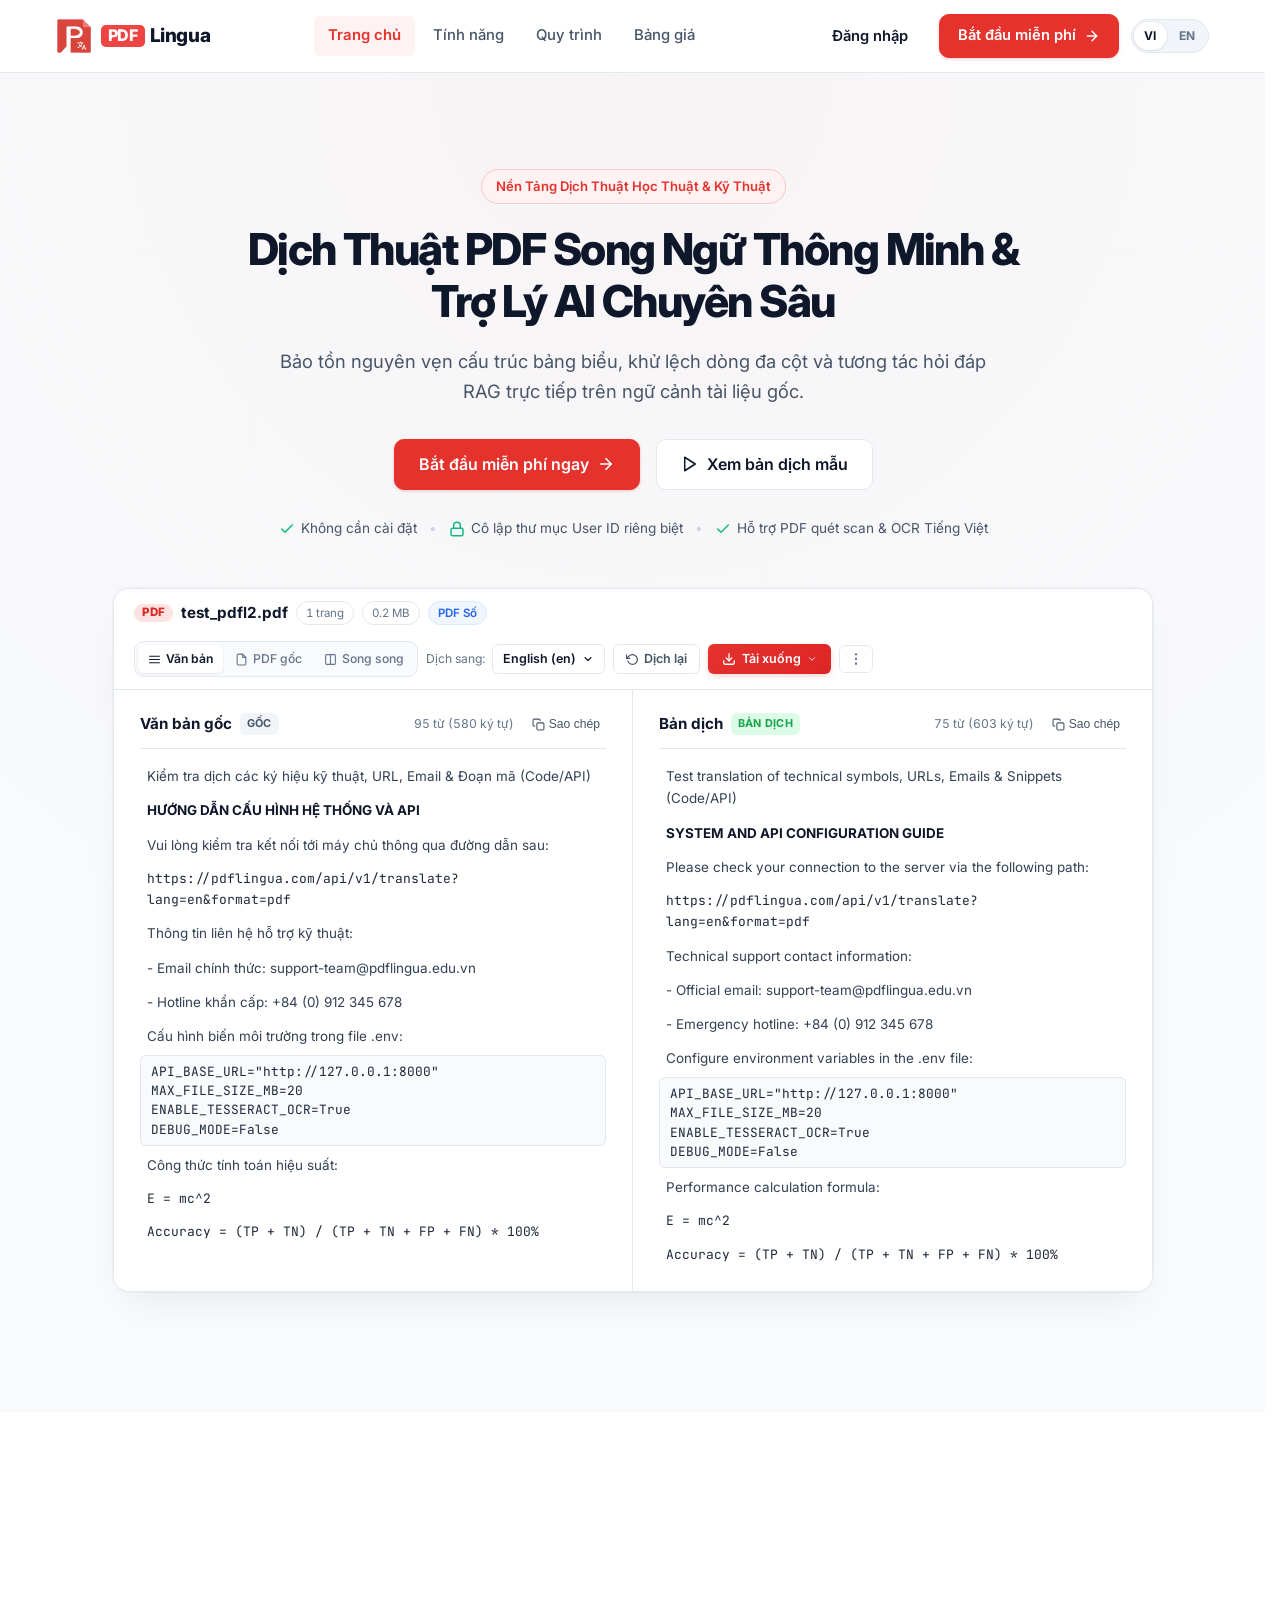
==== commit 3a62b3e7: "[FIX]: Restore formatting UI" ====
--- a/Code/frontend/welcome.html
+++ b/Code/frontend/welcome.html
@@ -7,8 +7,7 @@
     <meta http-equiv="Cache-Control" content="no-cache, no-store, must-revalidate">
     <meta http-equiv="Pragma" content="no-cache">
     <meta http-equiv="Expires" content="0">
-    <meta name="description"
-        content="PDF-Lingua - Nen tang dich thuat PDF song ngu thong minh va tro ly AI chuyen sau toi uu thu tu doc va co lap du lieu nguoi dung.">
+    <meta name="description" content="PDF-Lingua - Nen tang dich thuat PDF song ngu thong minh va tro ly AI chuyen sau toi uu thu tu doc va co lap du lieu nguoi dung.">
     <title data-i18n="welcome_meta_title">PDF-Lingua | Dịch Thuật PDF Song Ngữ Thông Minh & Trợ Lý AI Chuyên Sâu</title>
 
     <!-- Favicon / App Icon -->
@@ -19,9 +18,7 @@
     <!-- Font Family Google Fonts: Inter & JetBrains Mono -->
     <link rel="preconnect" href="https://fonts.googleapis.com">
     <link rel="preconnect" href="https://fonts.gstatic.com" crossorigin>
-    <link
-        href="https://fonts.googleapis.com/css2?family=Inter:wght@400;500;600;700;800&family=JetBrains+Mono:wght@400;500;600;700&display=swap"
-        rel="stylesheet">
+    <link href="https://fonts.googleapis.com/css2?family=Inter:wght@400;500;600;700;800&family=JetBrains+Mono:wght@400;500;600;700&display=swap" rel="stylesheet">
 
     <!-- Standalone Welcome Landing Page Styles -->
     <link rel="stylesheet" href="css/welcome.css">
@@ -34,10 +31,8 @@
     <header class="welcome-navbar" id="welcomeNavbar" role="banner">
         <div class="welcome-container welcome-navbar-inner">
             <!-- Brand Logo -->
-            <a href="#welcomeHero" class="welcome-brand-link" id="welcomeBrandLink" title="PDF-Lingua - Trang chủ"
-                data-i18n-attr="title:nav_home">
-                <img src="assets/images/logo-app-transparent.png" alt="PDF-Lingua Logo" class="welcome-brand-img"
-                    width="34" height="34" loading="eager">
+            <a href="#welcomeHero" class="welcome-brand-link" id="welcomeBrandLink" title="PDF-Lingua - Trang chủ" data-i18n-attr="title:nav_home">
+                <img src="assets/images/logo-app-transparent.png" alt="PDF-Lingua Logo" class="welcome-brand-img" width="34" height="34" loading="eager">
                 <span class="welcome-brand-name">
                     <span class="welcome-brand-badge">PDF</span>
                     <span class="welcome-brand-text">Lingua</span>
@@ -45,56 +40,38 @@
             </a>
 
             <!-- Desktop Navigation Menu -->
-            <nav class="welcome-nav-menu" id="welcomeNavMenu" aria-label="Menu điều hướng chính"
-                data-i18n-attr="aria-label:welcome_aria_main_nav">
-                <a href="#welcomeHero" class="welcome-nav-link is-active" id="navLinkHero" data-i18n="nav_home">Trang
-                    chủ</a>
-                <a href="#welcomeFeatures" class="welcome-nav-link" id="navLinkFeatures" data-i18n="nav_features">Tính
-                    năng</a>
-                <a href="#welcomeHowItWorks" class="welcome-nav-link" id="navLinkHowItWorks"
-                    data-i18n="nav_how_it_works">Quy trình</a>
-                <a href="#welcomePricing" class="welcome-nav-link" id="navLinkPricing" data-i18n="nav_pricing">Bảng
-                    giá</a>
+            <nav class="welcome-nav-menu" id="welcomeNavMenu" aria-label="Menu điều hướng chính" data-i18n-attr="aria-label:welcome_aria_main_nav">
+                <a href="#welcomeHero" class="welcome-nav-link is-active" id="navLinkHero" data-i18n="nav_home">Trang chủ</a>
+                <a href="#welcomeFeatures" class="welcome-nav-link" id="navLinkFeatures" data-i18n="nav_features">Tính năng</a>
+                <a href="#welcomeHowItWorks" class="welcome-nav-link" id="navLinkHowItWorks" data-i18n="nav_how_it_works">Quy trình</a>
+                <a href="#welcomePricing" class="welcome-nav-link" id="navLinkPricing" data-i18n="nav_pricing">Bảng giá</a>
             </nav>
 
             <!-- Navigation Actions: Login (Ghost) + Start Trial (Primary Red) + Language Switcher -->
             <div class="welcome-nav-actions" id="welcomeNavActions">
-                <button type="button" class="welcome-btn welcome-btn-ghost" id="navBtnLogin"
-                    title="Đăng nhập vào hệ thống" data-i18n-attr="title:auth_btn_login">
+                <button type="button" class="welcome-btn welcome-btn-ghost" id="navBtnLogin" title="Đăng nhập vào hệ thống" data-i18n-attr="title:auth_btn_login">
                     <span data-i18n="nav_login">Đăng nhập</span>
                 </button>
-                <a href="index.html" class="welcome-btn welcome-btn-primary" id="navBtnTrial"
-                    title="Bắt đầu trải nghiệm không gian làm việc" data-i18n-attr="title:nav_start_free">
+                <a href="index.html" class="welcome-btn welcome-btn-primary" id="navBtnTrial" title="Bắt đầu trải nghiệm không gian làm việc" data-i18n-attr="title:nav_start_free">
                     <span data-i18n="nav_start_free">Bắt đầu miễn phí</span>
-                    <svg class="welcome-btn-icon" width="16" height="16" viewBox="0 0 24 24" fill="none"
-                        stroke="currentColor" stroke-width="2.2" stroke-linecap="round" stroke-linejoin="round"
-                        aria-hidden="true">
+                    <svg class="welcome-btn-icon" width="16" height="16" viewBox="0 0 24 24" fill="none" stroke="currentColor" stroke-width="2.2" stroke-linecap="round" stroke-linejoin="round" aria-hidden="true">
                         <line x1="5" y1="12" x2="19" y2="12"></line>
                         <polyline points="12 5 19 12 12 19"></polyline>
                     </svg>
                 </a>
                 <!-- Language Switcher (VI / EN) on the outside -->
-                <div class="lang-switcher" id="welcomeLangSwitcher" role="group" aria-label="Chọn ngôn ngữ"
-                    data-i18n-attr="aria-label:lang_select_aria">
-                    <button type="button" class="lang-switcher-btn active" data-lang="vi" aria-pressed="true"
-                        title="Tiếng Việt" data-i18n-attr="title:lang_vi_title">VI</button>
-                    <button type="button" class="lang-switcher-btn" data-lang="en" aria-pressed="false" title="English"
-                        data-i18n-attr="title:lang_en_title">EN</button>
+                <div class="lang-switcher" id="welcomeLangSwitcher" role="group" aria-label="Chọn ngôn ngữ" data-i18n-attr="aria-label:lang_select_aria">
+                    <button type="button" class="lang-switcher-btn active" data-lang="vi" aria-pressed="true" title="Tiếng Việt" data-i18n-attr="title:lang_vi_title">VI</button>
+                    <button type="button" class="lang-switcher-btn" data-lang="en" aria-pressed="false" title="English" data-i18n-attr="title:lang_en_title">EN</button>
                 </div>
                 <!-- Mobile Menu Button -->
-                <button type="button" class="welcome-mobile-toggle" id="btnWelcomeMobileMenu"
-                    aria-label="Mở menu điều hướng" aria-expanded="false" aria-controls="welcomeMobileDrawer"
-                    data-i18n-attr="aria-label:welcome_aria_mobile_menu">
-                    <svg class="icon-menu-open" width="22" height="22" viewBox="0 0 24 24" fill="none"
-                        stroke="currentColor" stroke-width="2" stroke-linecap="round" stroke-linejoin="round"
-                        aria-hidden="true">
+                <button type="button" class="welcome-mobile-toggle" id="btnWelcomeMobileMenu" aria-label="Mở menu điều hướng" aria-expanded="false" aria-controls="welcomeMobileDrawer" data-i18n-attr="aria-label:welcome_aria_mobile_menu">
+                    <svg class="icon-menu-open" width="22" height="22" viewBox="0 0 24 24" fill="none" stroke="currentColor" stroke-width="2" stroke-linecap="round" stroke-linejoin="round" aria-hidden="true">
                         <line x1="3" y1="12" x2="21" y2="12"></line>
                         <line x1="3" y1="6" x2="21" y2="6"></line>
                         <line x1="3" y1="18" x2="21" y2="18"></line>
                     </svg>
-                    <svg class="icon-menu-close" width="22" height="22" viewBox="0 0 24 24" fill="none"
-                        stroke="currentColor" stroke-width="2" stroke-linecap="round" stroke-linejoin="round"
-                        aria-hidden="true">
+                    <svg class="icon-menu-close" width="22" height="22" viewBox="0 0 24 24" fill="none" stroke="currentColor" stroke-width="2" stroke-linecap="round" stroke-linejoin="round" aria-hidden="true">
                         <line x1="18" y1="6" x2="6" y2="18"></line>
                         <line x1="6" y1="6" x2="18" y2="18"></line>
                     </svg>
@@ -105,25 +82,18 @@
         <!-- Mobile Drawer Navigation -->
         <div class="welcome-mobile-drawer" id="welcomeMobileDrawer" aria-hidden="true">
             <div class="welcome-mobile-drawer-inner">
-                <nav class="welcome-mobile-nav" aria-label="Menu điều hướng di động"
-                    data-i18n-attr="aria-label:welcome_aria_mobile_nav">
+                <nav class="welcome-mobile-nav" aria-label="Menu điều hướng di động" data-i18n-attr="aria-label:welcome_aria_mobile_nav">
                     <a href="#welcomeHero" class="welcome-mobile-link" data-i18n="nav_home">Trang chủ</a>
                     <a href="#welcomeFeatures" class="welcome-mobile-link" data-i18n="nav_features">Tính năng</a>
                     <a href="#welcomeHowItWorks" class="welcome-mobile-link" data-i18n="nav_how_it_works">Quy trình</a>
                     <a href="#welcomePricing" class="welcome-mobile-link" data-i18n="nav_pricing">Bảng giá</a>
                 </nav>
                 <div class="welcome-mobile-actions">
-                    <button type="button" class="welcome-btn welcome-btn-ghost welcome-btn-block"
-                        id="btnWelcomeMobileLogin" data-i18n="nav_login">Đăng nhập</button>
-                    <a href="index.html" class="welcome-btn welcome-btn-primary welcome-btn-block"
-                        data-i18n="nav_start_free">Bắt đầu miễn phí</a>
-                    <div class="lang-switcher" id="mobileLangSwitcher"
-                        style="margin-top: 12px; justify-content: center; width: 100%;" role="group"
-                        aria-label="Chọn ngôn ngữ" data-i18n-attr="aria-label:lang_select_aria">
-                        <button type="button" class="lang-switcher-btn active" data-lang="vi" aria-pressed="true"
-                            title="Tiếng Việt" style="flex: 1;" data-i18n-attr="title:lang_vi_title">VI</button>
-                        <button type="button" class="lang-switcher-btn" data-lang="en" aria-pressed="false"
-                            title="English" style="flex: 1;" data-i18n-attr="title:lang_en_title">EN</button>
+                    <button type="button" class="welcome-btn welcome-btn-ghost welcome-btn-block" id="btnWelcomeMobileLogin" data-i18n="nav_login">Đăng nhập</button>
+                    <a href="index.html" class="welcome-btn welcome-btn-primary welcome-btn-block" data-i18n="nav_start_free">Bắt đầu miễn phí</a>
+                    <div class="lang-switcher" id="mobileLangSwitcher" style="margin-top: 12px; justify-content: center; width: 100%;" role="group" aria-label="Chọn ngôn ngữ" data-i18n-attr="aria-label:lang_select_aria">
+                        <button type="button" class="lang-switcher-btn active" data-lang="vi" aria-pressed="true" title="Tiếng Việt" style="flex: 1;" data-i18n-attr="title:lang_vi_title">VI</button>
+                        <button type="button" class="lang-switcher-btn" data-lang="en" aria-pressed="false" title="English" style="flex: 1;" data-i18n-attr="title:lang_en_title">EN</button>
                     </div>
                 </div>
             </div>
@@ -132,32 +102,25 @@
 
     <main id="mainContent">
         <!-- 2. HERO SECTION & INTERACTIVE PRODUCT PREVIEW -->
-        <section class="welcome-section welcome-hero-section" id="welcomeHero" aria-label="Giới thiệu PDF-Lingua"
-            data-i18n-attr="aria-label:welcome_aria_hero">
+        <section class="welcome-section welcome-hero-section" id="welcomeHero" aria-label="Giới thiệu PDF-Lingua" data-i18n-attr="aria-label:welcome_aria_hero">
             <div class="welcome-container">
                 <!-- Hero Header -->
                 <div class="welcome-section-header welcome-hero-header welcome-reveal">
                     <div class="welcome-eyebrow-badge">
                         <span data-i18n="welcome_hero_eyebrow">Nền Tảng Dịch Thuật Học Thuật &amp; Kỹ Thuật</span>
                     </div>
-                    <h1 class="welcome-hero-title" data-i18n="welcome_hero_title_1">Dịch Thuật PDF Song Ngữ Thông Minh
-                        &amp; Trợ Lý AI Chuyên Sâu</h1>
-                    <p class="welcome-hero-desc" data-i18n="welcome_hero_subtitle">Bảo tồn nguyên vẹn cấu trúc bảng
-                        biểu, khử lệch dòng đa cột và tương tác hỏi đáp RAG trực tiếp trên ngữ cảnh tài liệu gốc.</p>
+                    <h1 class="welcome-hero-title" data-i18n="welcome_hero_title_1">Dịch Thuật PDF Song Ngữ Thông Minh &amp; Trợ Lý AI Chuyên Sâu</h1>
+                    <p class="welcome-hero-desc" data-i18n="welcome_hero_subtitle">Bảo tồn nguyên vẹn cấu trúc bảng biểu, khử lệch dòng đa cột và tương tác hỏi đáp RAG trực tiếp trên ngữ cảnh tài liệu gốc.</p>
                     <div class="welcome-hero-cta-group">
                         <a href="index.html" class="welcome-btn welcome-btn-primary welcome-btn-lg" id="heroBtnStart">
                             <span data-i18n="welcome_hero_cta_primary">Bắt đầu miễn phí</span>
-                            <svg class="welcome-btn-icon" width="18" height="18" viewBox="0 0 24 24" fill="none"
-                                stroke="currentColor" stroke-width="2.2" stroke-linecap="round" stroke-linejoin="round"
-                                aria-hidden="true">
+                            <svg class="welcome-btn-icon" width="18" height="18" viewBox="0 0 24 24" fill="none" stroke="currentColor" stroke-width="2.2" stroke-linecap="round" stroke-linejoin="round" aria-hidden="true">
                                 <line x1="5" y1="12" x2="19" y2="12"></line>
                                 <polyline points="12 5 19 12 12 19"></polyline>
                             </svg>
                         </a>
-                        <a href="#welcomePreview" class="welcome-btn welcome-btn-outline welcome-btn-lg"
-                            id="heroBtnSample">
-                            <svg width="18" height="18" viewBox="0 0 24 24" fill="none" stroke="currentColor"
-                                stroke-width="2" stroke-linecap="round" stroke-linejoin="round" aria-hidden="true">
+                        <a href="#welcomePreview" class="welcome-btn welcome-btn-outline welcome-btn-lg" id="heroBtnSample">
+                            <svg width="18" height="18" viewBox="0 0 24 24" fill="none" stroke="currentColor" stroke-width="2" stroke-linecap="round" stroke-linejoin="round" aria-hidden="true">
                                 <polygon points="5 3 19 12 5 21 5 3"></polygon>
                             </svg>
                             <span data-i18n="welcome_hero_cta_secondary">Xem bản dịch mẫu</span>
@@ -167,16 +130,14 @@
                     <!-- Trust Signals Bar -->
                     <div class="welcome-hero-trust-bar">
                         <div class="welcome-trust-item">
-                            <svg width="16" height="16" viewBox="0 0 24 24" fill="none" stroke="#10B981"
-                                stroke-width="2.2" stroke-linecap="round" stroke-linejoin="round" aria-hidden="true">
+                            <svg width="16" height="16" viewBox="0 0 24 24" fill="none" stroke="#10B981" stroke-width="2.2" stroke-linecap="round" stroke-linejoin="round" aria-hidden="true">
                                 <polyline points="20 6 9 17 4 12"></polyline>
                             </svg>
                             <span data-i18n="welcome_trust_no_install">Không cần cài đặt</span>
                         </div>
                         <div class="welcome-trust-divider" aria-hidden="true">•</div>
                         <div class="welcome-trust-item">
-                            <svg width="16" height="16" viewBox="0 0 24 24" fill="none" stroke="#10B981"
-                                stroke-width="2.2" stroke-linecap="round" stroke-linejoin="round" aria-hidden="true">
+                            <svg width="16" height="16" viewBox="0 0 24 24" fill="none" stroke="#10B981" stroke-width="2.2" stroke-linecap="round" stroke-linejoin="round" aria-hidden="true">
                                 <rect x="3" y="11" width="18" height="11" rx="2" ry="2"></rect>
                                 <path d="M7 11V7a5 5 0 0 1 10 0v4"></path>
                             </svg>
@@ -184,8 +145,7 @@
                         </div>
                         <div class="welcome-trust-divider" aria-hidden="true">•</div>
                         <div class="welcome-trust-item">
-                            <svg width="16" height="16" viewBox="0 0 24 24" fill="none" stroke="#10B981"
-                                stroke-width="2.2" stroke-linecap="round" stroke-linejoin="round" aria-hidden="true">
+                            <svg width="16" height="16" viewBox="0 0 24 24" fill="none" stroke="#10B981" stroke-width="2.2" stroke-linecap="round" stroke-linejoin="round" aria-hidden="true">
                                 <polyline points="20 6 9 17 4 12"></polyline>
                             </svg>
                             <span data-i18n="welcome_trust_ocr_support">Hỗ trợ PDF quét scan & OCR Tiếng Việt</span>
@@ -208,9 +168,7 @@
                             <div class="welcome-preview-actions">
                                 <div class="welcome-preview-mode-group">
                                     <span class="preview-mode-btn is-active">
-                                        <svg width="13" height="13" viewBox="0 0 24 24" fill="none"
-                                            stroke="currentColor" stroke-width="2.2" stroke-linecap="round"
-                                            stroke-linejoin="round" aria-hidden="true">
+                                        <svg width="13" height="13" viewBox="0 0 24 24" fill="none" stroke="currentColor" stroke-width="2.2" stroke-linecap="round" stroke-linejoin="round" aria-hidden="true">
                                             <line x1="3" y1="6" x2="21" y2="6"></line>
                                             <line x1="3" y1="12" x2="21" y2="12"></line>
                                             <line x1="3" y1="18" x2="21" y2="18"></line>
@@ -218,18 +176,14 @@
                                         <span data-i18n="welcome_preview_mode_text">Văn bản</span>
                                     </span>
                                     <span class="preview-mode-btn">
-                                        <svg width="13" height="13" viewBox="0 0 24 24" fill="none"
-                                            stroke="currentColor" stroke-width="2" stroke-linecap="round"
-                                            stroke-linejoin="round" aria-hidden="true">
+                                        <svg width="13" height="13" viewBox="0 0 24 24" fill="none" stroke="currentColor" stroke-width="2" stroke-linecap="round" stroke-linejoin="round" aria-hidden="true">
                                             <path d="M14 2H6a2 2 0 0 0-2 2v16a2 2 0 0 0 2 2h12a2 2 0 0 0 2-2V8z"></path>
                                             <polyline points="14 2 14 8 20 8"></polyline>
                                         </svg>
                                         <span data-i18n="welcome_preview_mode_pdf">PDF gốc</span>
                                     </span>
                                     <span class="preview-mode-btn">
-                                        <svg width="13" height="13" viewBox="0 0 24 24" fill="none"
-                                            stroke="currentColor" stroke-width="2" stroke-linecap="round"
-                                            stroke-linejoin="round" aria-hidden="true">
+                                        <svg width="13" height="13" viewBox="0 0 24 24" fill="none" stroke="currentColor" stroke-width="2" stroke-linecap="round" stroke-linejoin="round" aria-hidden="true">
                                             <rect x="3" y="3" width="18" height="18" rx="2" ry="2"></rect>
                                             <line x1="12" y1="3" x2="12" y2="21"></line>
                                         </svg>
@@ -241,18 +195,14 @@
                                     <span class="preview-lang-label" data-i18n="toolbar_target_lang">Dịch sang:</span>
                                     <div class="preview-lang-select">
                                         <span>English (en)</span>
-                                        <svg width="12" height="12" viewBox="0 0 24 24" fill="none"
-                                            stroke="currentColor" stroke-width="2.2" stroke-linecap="round"
-                                            stroke-linejoin="round" aria-hidden="true">
+                                        <svg width="12" height="12" viewBox="0 0 24 24" fill="none" stroke="currentColor" stroke-width="2.2" stroke-linecap="round" stroke-linejoin="round" aria-hidden="true">
                                             <polyline points="6 9 12 15 18 9"></polyline>
                                         </svg>
                                     </div>
                                 </div>
 
                                 <div class="welcome-preview-btn-secondary">
-                                    <svg width="13" height="13" viewBox="0 0 24 24" fill="none" stroke="currentColor"
-                                        stroke-width="2.2" stroke-linecap="round" stroke-linejoin="round"
-                                        aria-hidden="true">
+                                    <svg width="13" height="13" viewBox="0 0 24 24" fill="none" stroke="currentColor" stroke-width="2.2" stroke-linecap="round" stroke-linejoin="round" aria-hidden="true">
                                         <polyline points="1 4 1 10 7 10"></polyline>
                                         <path d="M3.51 15a9 9 0 1 0 2.13-9.36L1 10"></path>
                                     </svg>
@@ -260,17 +210,13 @@
                                 </div>
 
                                 <div class="welcome-preview-btn-download">
-                                    <svg width="14" height="14" viewBox="0 0 24 24" fill="none" stroke="currentColor"
-                                        stroke-width="2.2" stroke-linecap="round" stroke-linejoin="round"
-                                        aria-hidden="true">
+                                    <svg width="14" height="14" viewBox="0 0 24 24" fill="none" stroke="currentColor" stroke-width="2.2" stroke-linecap="round" stroke-linejoin="round" aria-hidden="true">
                                         <path d="M21 15v4a2 2 0 0 1-2 2H5a2 2 0 0 1-2-2v-4"></path>
                                         <polyline points="7 10 12 15 17 10"></polyline>
                                         <line x1="12" y1="15" x2="12" y2="3"></line>
                                     </svg>
                                     <span data-i18n="welcome_preview_btn_download">Tải xuống</span>
-                                    <svg width="10" height="10" viewBox="0 0 24 24" fill="none" stroke="currentColor"
-                                        stroke-width="2.2" stroke-linecap="round" stroke-linejoin="round"
-                                        aria-hidden="true">
+                                    <svg width="10" height="10" viewBox="0 0 24 24" fill="none" stroke="currentColor" stroke-width="2.2" stroke-linecap="round" stroke-linejoin="round" aria-hidden="true">
                                         <polyline points="6 9 12 15 18 9"></polyline>
                                     </svg>
                                 </div>
@@ -291,52 +237,36 @@
                             <div class="welcome-pane welcome-pane-original" id="paneOriginal">
                                 <div class="welcome-pane-header">
                                     <div class="welcome-pane-title-wrap">
-                                        <span class="welcome-pane-title" data-i18n="panel_source_title">Văn bản
-                                            gốc</span>
-                                        <span class="welcome-pane-badge original-badge"
-                                            data-i18n="badge_original">GỐC</span>
+                                        <span class="welcome-pane-title" data-i18n="panel_source_title">Văn bản gốc</span>
+                                        <span class="welcome-pane-badge original-badge" data-i18n="badge_original">GỐC</span>
                                     </div>
                                     <div class="welcome-pane-meta-group">
-                                        <span class="welcome-pane-stats" data-i18n="preview_stats_orig">95 từ (580 ký
-                                            tự)</span>
-                                        <button type="button" class="welcome-pane-copy" title="Sao chép văn bản"
-                                            data-i18n-attr="title:welcome_copy_source_title">
-                                            <svg width="13" height="13" viewBox="0 0 24 24" fill="none"
-                                                stroke="currentColor" stroke-width="2" stroke-linecap="round"
-                                                stroke-linejoin="round" aria-hidden="true">
+                                        <span class="welcome-pane-stats" data-i18n="preview_stats_orig">95 từ (580 ký tự)</span>
+                                        <button type="button" class="welcome-pane-copy" title="Sao chép văn bản" data-i18n-attr="title:welcome_copy_source_title">
+                                            <svg width="13" height="13" viewBox="0 0 24 24" fill="none" stroke="currentColor" stroke-width="2" stroke-linecap="round" stroke-linejoin="round" aria-hidden="true">
                                                 <rect x="9" y="9" width="13" height="13" rx="2" ry="2"></rect>
-                                                <path d="M5 15H4a2 2 0 0 1-2-2V4a2 2 0 0 1 2-2h9a2 2 0 0 1 2 2v1">
-                                                </path>
+                                                <path d="M5 15H4a2 2 0 0 1-2-2V4a2 2 0 0 1 2-2h9a2 2 0 0 1 2 2v1"></path>
                                             </svg>
                                             <span data-i18n="common_copy">Sao chép</span>
                                         </button>
                                     </div>
                                 </div>
                                 <div class="welcome-pane-content">
-                                    <p class="welcome-doc-para" data-sync-id="p1">Kiểm tra dịch các ký hiệu kỹ thuật,
-                                        URL, Email &amp; Đoạn mã (Code/API)</p>
-                                    <p class="welcome-doc-para welcome-para-heading" data-sync-id="p2">HƯỚNG DẪN CẤU
-                                        HÌNH HỆ THỐNG VÀ API</p>
-                                    <p class="welcome-doc-para" data-sync-id="p3">Vui lòng kiểm tra kết nối tới máy chủ
-                                        thông qua đường dẫn sau:</p>
-                                    <p class="welcome-doc-para welcome-para-code" data-sync-id="p4">
-                                        https://pdflingua.com/api/v1/translate?lang=en&amp;format=pdf</p>
+                                    <p class="welcome-doc-para" data-sync-id="p1">Kiểm tra dịch các ký hiệu kỹ thuật, URL, Email &amp; Đoạn mã (Code/API)</p>
+                                    <p class="welcome-doc-para welcome-para-heading" data-sync-id="p2">HƯỚNG DẪN CẤU HÌNH HỆ THỐNG VÀ API</p>
+                                    <p class="welcome-doc-para" data-sync-id="p3">Vui lòng kiểm tra kết nối tới máy chủ thông qua đường dẫn sau:</p>
+                                    <p class="welcome-doc-para welcome-para-code" data-sync-id="p4">https://pdflingua.com/api/v1/translate?lang=en&amp;format=pdf</p>
                                     <p class="welcome-doc-para" data-sync-id="p5">Thông tin liên hệ hỗ trợ kỹ thuật:</p>
-                                    <p class="welcome-doc-para" data-sync-id="p6">- Email chính thức:
-                                        support-team@pdflingua.edu.vn</p>
-                                    <p class="welcome-doc-para" data-sync-id="p7">- Hotline khẩn cấp: +84 (0) 912 345
-                                        678</p>
-                                    <p class="welcome-doc-para" data-sync-id="p8">Cấu hình biến môi trường trong file
-                                        .env:</p>
-                                    <div class="welcome-doc-para welcome-para-pre" data-sync-id="p9">
-                                        API_BASE_URL="http://127.0.0.1:8000"
-                                        MAX_FILE_SIZE_MB=20
-                                        ENABLE_TESSERACT_OCR=True
-                                        DEBUG_MODE=False</div>
+                                    <p class="welcome-doc-para" data-sync-id="p6">- Email chính thức: support-team@pdflingua.edu.vn</p>
+                                    <p class="welcome-doc-para" data-sync-id="p7">- Hotline khẩn cấp: +84 (0) 912 345 678</p>
+                                    <p class="welcome-doc-para" data-sync-id="p8">Cấu hình biến môi trường trong file .env:</p>
+                                    <div class="welcome-doc-para welcome-para-pre" data-sync-id="p9">API_BASE_URL="http://127.0.0.1:8000"
+MAX_FILE_SIZE_MB=20
+ENABLE_TESSERACT_OCR=True
+DEBUG_MODE=False</div>
                                     <p class="welcome-doc-para" data-sync-id="p10">Công thức tính toán hiệu suất:</p>
                                     <p class="welcome-doc-para welcome-para-code" data-sync-id="p11">E = mc^2</p>
-                                    <p class="welcome-doc-para welcome-para-code" data-sync-id="p12">Accuracy = (TP +
-                                        TN) / (TP + TN + FP + FN) * 100%</p>
+                                    <p class="welcome-doc-para welcome-para-code" data-sync-id="p12">Accuracy = (TP + TN) / (TP + TN + FP + FN) * 100%</p>
                                 </div>
                             </div>
 
@@ -345,51 +275,35 @@
                                 <div class="welcome-pane-header">
                                     <div class="welcome-pane-title-wrap">
                                         <span class="welcome-pane-title" data-i18n="panel_target_title">Bản dịch</span>
-                                        <span class="welcome-pane-badge translated-badge"
-                                            data-i18n="badge_translated">BẢN DỊCH</span>
+                                        <span class="welcome-pane-badge translated-badge" data-i18n="badge_translated">BẢN DỊCH</span>
                                     </div>
                                     <div class="welcome-pane-meta-group">
-                                        <span class="welcome-pane-stats" data-i18n="preview_stats_trans">75 từ (603 ký
-                                            tự)</span>
-                                        <button type="button" class="welcome-pane-copy" title="Sao chép bản dịch"
-                                            data-i18n-attr="title:welcome_copy_target_title">
-                                            <svg width="13" height="13" viewBox="0 0 24 24" fill="none"
-                                                stroke="currentColor" stroke-width="2" stroke-linecap="round"
-                                                stroke-linejoin="round" aria-hidden="true">
+                                        <span class="welcome-pane-stats" data-i18n="preview_stats_trans">75 từ (603 ký tự)</span>
+                                        <button type="button" class="welcome-pane-copy" title="Sao chép bản dịch" data-i18n-attr="title:welcome_copy_target_title">
+                                            <svg width="13" height="13" viewBox="0 0 24 24" fill="none" stroke="currentColor" stroke-width="2" stroke-linecap="round" stroke-linejoin="round" aria-hidden="true">
                                                 <rect x="9" y="9" width="13" height="13" rx="2" ry="2"></rect>
-                                                <path d="M5 15H4a2 2 0 0 1-2-2V4a2 2 0 0 1 2-2h9a2 2 0 0 1 2 2v1">
-                                                </path>
+                                                <path d="M5 15H4a2 2 0 0 1-2-2V4a2 2 0 0 1 2-2h9a2 2 0 0 1 2 2v1"></path>
                                             </svg>
                                             <span data-i18n="common_copy">Sao chép</span>
                                         </button>
                                     </div>
                                 </div>
                                 <div class="welcome-pane-content">
-                                    <p class="welcome-doc-para" data-sync-id="p1">Test translation of technical symbols,
-                                        URLs, Emails &amp; Snippets (Code/API)</p>
-                                    <p class="welcome-doc-para welcome-para-heading" data-sync-id="p2">SYSTEM AND API
-                                        CONFIGURATION GUIDE</p>
-                                    <p class="welcome-doc-para" data-sync-id="p3">Please check your connection to the
-                                        server via the following path:</p>
-                                    <p class="welcome-doc-para welcome-para-code" data-sync-id="p4">
-                                        https://pdflingua.com/api/v1/translate?lang=en&amp;format=pdf</p>
-                                    <p class="welcome-doc-para" data-sync-id="p5">Technical support contact information:
-                                    </p>
-                                    <p class="welcome-doc-para" data-sync-id="p6">- Official email:
-                                        support-team@pdflingua.edu.vn</p>
-                                    <p class="welcome-doc-para" data-sync-id="p7">- Emergency hotline: +84 (0) 912 345
-                                        678</p>
-                                    <p class="welcome-doc-para" data-sync-id="p8">Configure environment variables in the
-                                        .env file:</p>
-                                    <div class="welcome-doc-para welcome-para-pre" data-sync-id="p9">
-                                        API_BASE_URL="http://127.0.0.1:8000"
-                                        MAX_FILE_SIZE_MB=20
-                                        ENABLE_TESSERACT_OCR=True
-                                        DEBUG_MODE=False</div>
+                                    <p class="welcome-doc-para" data-sync-id="p1">Test translation of technical symbols, URLs, Emails &amp; Snippets (Code/API)</p>
+                                    <p class="welcome-doc-para welcome-para-heading" data-sync-id="p2">SYSTEM AND API CONFIGURATION GUIDE</p>
+                                    <p class="welcome-doc-para" data-sync-id="p3">Please check your connection to the server via the following path:</p>
+                                    <p class="welcome-doc-para welcome-para-code" data-sync-id="p4">https://pdflingua.com/api/v1/translate?lang=en&amp;format=pdf</p>
+                                    <p class="welcome-doc-para" data-sync-id="p5">Technical support contact information:</p>
+                                    <p class="welcome-doc-para" data-sync-id="p6">- Official email: support-team@pdflingua.edu.vn</p>
+                                    <p class="welcome-doc-para" data-sync-id="p7">- Emergency hotline: +84 (0) 912 345 678</p>
+                                    <p class="welcome-doc-para" data-sync-id="p8">Configure environment variables in the .env file:</p>
+                                    <div class="welcome-doc-para welcome-para-pre" data-sync-id="p9">API_BASE_URL="http://127.0.0.1:8000"
+MAX_FILE_SIZE_MB=20
+ENABLE_TESSERACT_OCR=True
+DEBUG_MODE=False</div>
                                     <p class="welcome-doc-para" data-sync-id="p10">Performance calculation formula:</p>
                                     <p class="welcome-doc-para welcome-para-code" data-sync-id="p11">E = mc^2</p>
-                                    <p class="welcome-doc-para welcome-para-code" data-sync-id="p12">Accuracy = (TP +
-                                        TN) / (TP + TN + FP + FN) * 100%</p>
+                                    <p class="welcome-doc-para welcome-para-code" data-sync-id="p12">Accuracy = (TP + TN) / (TP + TN + FP + FN) * 100%</p>
                                 </div>
                             </div>
                         </div>
@@ -399,14 +313,11 @@
         </section>
 
         <!-- 3. FEATURES BENTO GRID -->
-        <section class="welcome-section welcome-features-section" id="welcomeFeatures" aria-label="Tính năng nổi bật"
-            data-i18n-attr="aria-label:welcome_aria_features">
+        <section class="welcome-section welcome-features-section" id="welcomeFeatures" aria-label="Tính năng nổi bật" data-i18n-attr="aria-label:welcome_aria_features">
             <div class="welcome-container">
                 <div class="welcome-section-header">
-                    <h2 class="welcome-section-title" data-i18n="welcome_features_title">Các Tính Năng Chính Của Hệ
-                        Thống PDF-Lingua</h2>
-                    <p class="welcome-section-subtitle" data-i18n="welcome_features_subtitle">Giải quyết triệt để tình
-                        trạng lệch dòng, vỡ khung bảng biểu và ảo giác dữ liệu khi dịch thuật tài liệu kỹ thuật.</p>
+                    <h2 class="welcome-section-title" data-i18n="welcome_features_title">Các Tính Năng Chính Của Hệ Thống PDF-Lingua</h2>
+                    <p class="welcome-section-subtitle" data-i18n="welcome_features_subtitle">Giải quyết triệt để tình trạng lệch dòng, vỡ khung bảng biểu và ảo giác dữ liệu khi dịch thuật tài liệu kỹ thuật.</p>
                 </div>
 
                 <div class="welcome-bento-grid">
@@ -414,43 +325,34 @@
                     <div class="welcome-bento-card welcome-bento-span-2 welcome-reveal" id="bentoCardLayout">
                         <div class="bento-card-content">
                             <div class="bento-badge-group">
-                                <span class="bento-badge bento-badge-red" data-i18n="bento_layout_badge">Smart
-                                    Layout</span>
-                            </div>
-                            <h3 class="bento-card-title" data-i18n="bento_layout_title">Tối Ưu Thứ Tự Đọc &amp; Bố Cục
-                                Đa Cột</h3>
-                            <p class="bento-card-desc" data-i18n="bento_layout_desc">Tự động phát hiện khoảng hở lề
-                                (gutter gap) và gom dòng thông minh theo toạ độ dọc. Tối ưu thứ tự đọc tự nhiên cho tài
-                                liệu 2 cột và hỗ trợ đối chiếu song ngữ trực quan.</p>
+                                <span class="bento-badge bento-badge-red" data-i18n="bento_layout_badge">Smart Layout</span>
+                            </div>
+                            <h3 class="bento-card-title" data-i18n="bento_layout_title">Tối Ưu Thứ Tự Đọc &amp; Bố Cục Đa Cột</h3>
+                            <p class="bento-card-desc" data-i18n="bento_layout_desc">Tự động phát hiện khoảng hở lề (gutter gap) và gom dòng thông minh theo toạ độ dọc. Tối ưu thứ tự đọc tự nhiên cho tài liệu 2 cột và hỗ trợ đối chiếu song ngữ trực quan.</p>
                         </div>
                         <div class="bento-card-visual bento-visual-dual-sync">
                             <div class="mini-sync-box">
                                 <div class="mini-sync-header">
                                     <div class="mini-sync-col-header">
-                                        <span class="mini-sync-pill en" data-i18n="bento_sync_original">Original
-                                            (EN)</span>
+                                        <span class="mini-sync-pill en" data-i18n="bento_sync_original">Original (EN)</span>
                                         <span class="mini-sync-arrow">↔</span>
                                     </div>
                                     <div class="mini-sync-col-header vi-col-header">
-                                        <span class="mini-sync-pill vi" data-i18n="bento_sync_translated">Bản Dịch
-                                            (VI)</span>
+                                        <span class="mini-sync-pill vi" data-i18n="bento_sync_translated">Bản Dịch (VI)</span>
                                     </div>
                                 </div>
                                 <div class="mini-sync-body">
                                     <div class="mini-sync-row active">
                                         <div class="mini-sync-col">Multi-head attention mechanisms</div>
-                                        <div class="mini-sync-col" data-i18n="bento_sync_row1_vi">Cơ chế tập trung đa
-                                            đầu</div>
+                                        <div class="mini-sync-col" data-i18n="bento_sync_row1_vi">Cơ chế tập trung đa đầu</div>
                                     </div>
                                     <div class="mini-sync-row">
                                         <div class="mini-sync-col">Preserving tabular topology</div>
-                                        <div class="mini-sync-col" data-i18n="bento_sync_row2_vi">Bảo tồn hình thái bảng
-                                            biểu</div>
+                                        <div class="mini-sync-col" data-i18n="bento_sync_row2_vi">Bảo tồn hình thái bảng biểu</div>
                                     </div>
                                     <div class="mini-sync-row">
                                         <div class="mini-sync-col">Two-column reading flow</div>
-                                        <div class="mini-sync-col" data-i18n="bento_sync_row3_vi">Luồng đọc chuẩn hai
-                                            cột</div>
+                                        <div class="mini-sync-col" data-i18n="bento_sync_row3_vi">Luồng đọc chuẩn hai cột</div>
                                     </div>
                                 </div>
                             </div>
@@ -458,24 +360,18 @@
                     </div>
 
                     <!-- Bento Card 2: Span 1 - Xử Lý Trang Quét & Khử Nghiêng Deskew -->
-                    <div class="welcome-bento-card welcome-bento-span-1 welcome-reveal welcome-reveal-delay-1"
-                        id="bentoCardOcr">
+                    <div class="welcome-bento-card welcome-bento-span-1 welcome-reveal welcome-reveal-delay-1" id="bentoCardOcr">
                         <div class="bento-card-content">
                             <div class="bento-badge-group">
-                                <span class="bento-badge bento-badge-blue" data-i18n="bento_ocr_badge">Tesseract
-                                    OCR</span>
-                            </div>
-                            <h3 class="bento-card-title" data-i18n="bento_ocr_title">Xử Lý Trang Quét &amp; Khử Nghiêng
-                                Deskew</h3>
-                            <p class="bento-card-desc" data-i18n="bento_ocr_desc">Tích hợp Tesseract OCR (vie+eng), tự
-                                động nhận diện hướng xoay 90&deg;/180&deg;/270&deg; qua OSD và thuật toán Deskew cân
-                                chỉnh góc nghiêng lệch trong phạm vi [-15&deg;, +15&deg;].</p>
+                                <span class="bento-badge bento-badge-blue" data-i18n="bento_ocr_badge">Tesseract OCR</span>
+                            </div>
+                            <h3 class="bento-card-title" data-i18n="bento_ocr_title">Xử Lý Trang Quét &amp; Khử Nghiêng Deskew</h3>
+                            <p class="bento-card-desc" data-i18n="bento_ocr_desc">Tích hợp Tesseract OCR (vie+eng), tự động nhận diện hướng xoay 90&deg;/180&deg;/270&deg; qua OSD và thuật toán Deskew cân chỉnh góc nghiêng lệch trong phạm vi [-15&deg;, +15&deg;].</p>
                         </div>
                         <div class="bento-card-visual bento-visual-deskew">
                             <div class="mini-gauge-box">
                                 <div class="mini-gauge-metric">
-                                    <span class="mini-gauge-lbl" data-i18n="bento_ocr_range_lbl">Phạm vi cân
-                                        chỉnh</span>
+                                    <span class="mini-gauge-lbl" data-i18n="bento_ocr_range_lbl">Phạm vi cân chỉnh</span>
                                     <span class="mini-gauge-num">[-15&deg; .. +15&deg;]</span>
                                 </div>
                                 <div class="mini-gauge-track-wrap">
@@ -490,8 +386,7 @@
                                 </div>
                                 <div class="mini-deskew-status">
                                     <span class="mini-deskew-dot"></span>
-                                    <span data-i18n="bento_ocr_status">OSD xoay 90&deg;/180&deg;/270&deg; &amp; Cân bằng
-                                        Deskew</span>
+                                    <span data-i18n="bento_ocr_status">OSD xoay 90&deg;/180&deg;/270&deg; &amp; Cân bằng Deskew</span>
                                 </div>
                             </div>
                         </div>
@@ -501,56 +396,43 @@
                     <div class="welcome-bento-card welcome-bento-span-2 welcome-reveal" id="bentoCardCopilot">
                         <div class="bento-card-content">
                             <div class="bento-badge-group">
-                                <span class="bento-badge bento-badge-green" data-i18n="bento_copilot_badge">Ngăn Ngừa Ảo
-                                    Giác</span>
-                            </div>
-                            <h3 class="bento-card-title" data-i18n="bento_copilot_title">Trợ Lý AI Copilot Hỏi Đáp Tài
-                                Liệu</h3>
-                            <p class="bento-card-desc" data-i18n="bento_copilot_desc">Hỏi đáp trực tiếp dựa trên nội
-                                dung tài liệu bằng cơ chế RAG phân đoạn ngữ cảnh. Guardrail nghiêm ngặt buộc AI từ chối
-                                suy diễn nếu văn bản không đề cập.</p>
+                                <span class="bento-badge bento-badge-green" data-i18n="bento_copilot_badge">Ngăn Ngừa Ảo Giác</span>
+                            </div>
+                            <h3 class="bento-card-title" data-i18n="bento_copilot_title">Trợ Lý AI Copilot Hỏi Đáp Tài Liệu</h3>
+                            <p class="bento-card-desc" data-i18n="bento_copilot_desc">Hỏi đáp trực tiếp dựa trên nội dung tài liệu bằng cơ chế RAG phân đoạn ngữ cảnh. Guardrail nghiêm ngặt buộc AI từ chối suy diễn nếu văn bản không đề cập.</p>
                         </div>
                         <div class="bento-card-visual bento-visual-chat">
                             <div class="mini-chat-preview">
                                 <div class="mini-chat-bubble user">
                                     <span class="mini-chat-role" data-i18n="bento_chat_q_lbl">Câu hỏi:</span>
-                                    <span data-i18n="bento_chat_q_txt">Phương pháp đánh giá độ trễ trong bài báo là
-                                        gì?</span>
+                                    <span data-i18n="bento_chat_q_txt">Phương pháp đánh giá độ trễ trong bài báo là gì?</span>
                                 </div>
                                 <div class="mini-chat-bubble bot">
                                     <div class="mini-chat-bot-header">
                                         <span class="mini-bot-name">PDF-Lingua Copilot</span>
-                                        <span class="mini-bot-source" data-i18n="bento_chat_context">Ngữ cảnh tài
-                                            liệu</span>
-                                    </div>
-                                    <span data-i18n="bento_chat_ans">Đo lường thời gian xử lý trung bình qua các lần thử
-                                        nghiệm trên tệp đa cột, phản hồi trực tiếp từ dữ liệu văn bản gốc.</span>
+                                        <span class="mini-bot-source" data-i18n="bento_chat_context">Ngữ cảnh tài liệu</span>
+                                    </div>
+                                    <span data-i18n="bento_chat_ans">Đo lường thời gian xử lý trung bình qua các lần thử nghiệm trên tệp đa cột, phản hồi trực tiếp từ dữ liệu văn bản gốc.</span>
                                 </div>
                             </div>
                         </div>
                     </div>
 
                     <!-- Bento Card 4: Span 1 - Tóm Tắt Phân Tán Map-Reduce -->
-                    <div class="welcome-bento-card welcome-bento-span-1 welcome-reveal welcome-reveal-delay-1"
-                        id="bentoCardSummary">
+                    <div class="welcome-bento-card welcome-bento-span-1 welcome-reveal welcome-reveal-delay-1" id="bentoCardSummary">
                         <div class="bento-card-content">
                             <div class="bento-badge-group">
-                                <span class="bento-badge bento-badge-gold" data-i18n="bento_summary_badge">Thuật Toán
-                                    Map-Reduce</span>
-                            </div>
-                            <h3 class="bento-card-title" data-i18n="bento_summary_title">Tóm Tắt Phân Tán Map-Reduce
-                            </h3>
-                            <p class="bento-card-desc" data-i18n="bento_summary_desc">Chia nhỏ tài liệu dài thành các
-                                khối 1500 từ, xử lý tóm tắt song song (Map phase) bằng asyncio và tổng hợp báo cáo cô
-                                đọng (Reduce phase) theo 3 phong cách tùy chọn.</p>
+                                <span class="bento-badge bento-badge-gold" data-i18n="bento_summary_badge">Thuật Toán Map-Reduce</span>
+                            </div>
+                            <h3 class="bento-card-title" data-i18n="bento_summary_title">Tóm Tắt Phân Tán Map-Reduce</h3>
+                            <p class="bento-card-desc" data-i18n="bento_summary_desc">Chia nhỏ tài liệu dài thành các khối 1500 từ, xử lý tóm tắt song song (Map phase) bằng asyncio và tổng hợp báo cáo cô đọng (Reduce phase) theo 3 phong cách tùy chọn.</p>
                         </div>
                         <div class="bento-card-visual bento-visual-compression">
                             <div class="mini-reduction-box">
                                 <div class="mini-reduction-flow">
                                     <div class="reduction-step">
                                         <span class="reduction-val" data-i18n="bento_summary_chunk">Khối 1..N</span>
-                                        <span class="reduction-sub" data-i18n="bento_summary_async">1500 từ
-                                            (Async)</span>
+                                        <span class="reduction-sub" data-i18n="bento_summary_async">1500 từ (Async)</span>
                                     </div>
                                     <span class="reduction-arrow">&rarr;</span>
                                     <div class="reduction-step highlight">
@@ -559,12 +441,9 @@
                                     </div>
                                 </div>
                                 <div class="reduction-styles-group">
-                                    <span class="reduction-style-pill active"
-                                        data-i18n="bento_summary_style_concise">Ngắn gọn</span>
-                                    <span class="reduction-style-pill" data-i18n="bento_summary_style_bullet">Gạch đầu
-                                        dòng</span>
-                                    <span class="reduction-style-pill" data-i18n="bento_summary_style_detail">Chi
-                                        tiết</span>
+                                    <span class="reduction-style-pill active" data-i18n="bento_summary_style_concise">Ngắn gọn</span>
+                                    <span class="reduction-style-pill" data-i18n="bento_summary_style_bullet">Gạch đầu dòng</span>
+                                    <span class="reduction-style-pill" data-i18n="bento_summary_style_detail">Chi tiết</span>
                                 </div>
                             </div>
                         </div>
@@ -574,14 +453,10 @@
                     <div class="welcome-bento-card welcome-bento-span-1 welcome-reveal" id="bentoCardBatch">
                         <div class="bento-card-content">
                             <div class="bento-badge-group">
-                                <span class="bento-badge bento-badge-blue" data-i18n="bento_batch_badge">Hàng Đợi Xử
-                                    Lý</span>
-                            </div>
-                            <h3 class="bento-card-title" data-i18n="bento_batch_title">Xử Lý Hàng Loạt &amp; Xuất DOCX,
-                                ZIP</h3>
-                            <p class="bento-card-desc" data-i18n="bento_batch_desc">Tải lên nhiều tệp vào hàng đợi với
-                                cơ chế giới hạn concurrency trên trình duyệt. Xuất kết quả song ngữ ra Microsoft Word
-                                (.DOCX) và tải trọn bộ qua tệp nén ZIP.</p>
+                                <span class="bento-badge bento-badge-blue" data-i18n="bento_batch_badge">Hàng Đợi Xử Lý</span>
+                            </div>
+                            <h3 class="bento-card-title" data-i18n="bento_batch_title">Xử Lý Hàng Loạt &amp; Xuất DOCX, ZIP</h3>
+                            <p class="bento-card-desc" data-i18n="bento_batch_desc">Tải lên nhiều tệp vào hàng đợi với cơ chế giới hạn concurrency trên trình duyệt. Xuất kết quả song ngữ ra Microsoft Word (.DOCX) và tải trọn bộ qua tệp nén ZIP.</p>
                         </div>
                         <div class="bento-card-visual bento-visual-queue">
                             <div class="mini-queue-header">
@@ -609,67 +484,48 @@
                     </div>
 
                     <!-- Bento Card 6: Span 2 - Cô Lập Thư Mục & Kiểm Soát Quyền Truy Cập -->
-                    <div class="welcome-bento-card welcome-bento-span-2 welcome-reveal welcome-reveal-delay-1"
-                        id="bentoCardSecurity">
+                    <div class="welcome-bento-card welcome-bento-span-2 welcome-reveal welcome-reveal-delay-1" id="bentoCardSecurity">
                         <div class="bento-card-content">
                             <div class="bento-badge-group">
-                                <span class="bento-badge bento-badge-slate" data-i18n="bento_sec_badge">Phân Quyền
-                                    RBAC</span>
-                            </div>
-                            <h3 class="bento-card-title" data-i18n="bento_sec_title">Cô Lập Thư Mục &amp; Kiểm Soát
-                                Quyền Truy Cập</h3>
-                            <p class="bento-card-desc" data-i18n="bento_sec_desc">Mỗi tài khoản được phân bổ không gian
-                                lưu trữ riêng biệt theo User ID. Hệ thống kiểm soát quyền nghiêm ngặt, ngăn chặn tấn
-                                công Path Traversal và tự động xóa vĩnh viễn tệp theo yêu cầu.</p>
+                                <span class="bento-badge bento-badge-slate" data-i18n="bento_sec_badge">Phân Quyền RBAC</span>
+                            </div>
+                            <h3 class="bento-card-title" data-i18n="bento_sec_title">Cô Lập Thư Mục &amp; Kiểm Soát Quyền Truy Cập</h3>
+                            <p class="bento-card-desc" data-i18n="bento_sec_desc">Mỗi tài khoản được phân bổ không gian lưu trữ riêng biệt theo User ID. Hệ thống kiểm soát quyền nghiêm ngặt, ngăn chặn tấn công Path Traversal và tự động xóa vĩnh viễn tệp theo yêu cầu.</p>
                         </div>
                         <div class="bento-card-visual bento-visual-security">
                             <div class="mini-security-grid">
                                 <div class="sec-item">
                                     <div class="sec-icon-wrap sec-icon-green">
-                                        <svg width="18" height="18" viewBox="0 0 24 24" fill="none"
-                                            stroke="currentColor" stroke-width="2.2" stroke-linecap="round"
-                                            stroke-linejoin="round" aria-hidden="true">
-                                            <path
-                                                d="M22 19a2 2 0 0 1-2 2H4a2 2 0 0 1-2-2V5a2 2 0 0 1 2-2h5l2 3h9a2 2 0 0 1 2 2z">
-                                            </path>
+                                        <svg width="18" height="18" viewBox="0 0 24 24" fill="none" stroke="currentColor" stroke-width="2.2" stroke-linecap="round" stroke-linejoin="round" aria-hidden="true">
+                                            <path d="M22 19a2 2 0 0 1-2 2H4a2 2 0 0 1-2-2V5a2 2 0 0 1 2-2h5l2 3h9a2 2 0 0 1 2 2z"></path>
                                         </svg>
                                     </div>
                                     <div class="sec-item-text">
                                         <span class="sec-lbl" data-i18n="bento_sec_user_id">Phân Vùng User ID</span>
-                                        <span class="sec-desc" data-i18n="bento_sec_user_id_desc">Cô lập thư mục dữ liệu
-                                            riêng theo định danh tài khoản</span>
+                                        <span class="sec-desc" data-i18n="bento_sec_user_id_desc">Cô lập thư mục dữ liệu riêng theo định danh tài khoản</span>
                                     </div>
                                 </div>
                                 <div class="sec-item">
                                     <div class="sec-icon-wrap sec-icon-blue">
-                                        <svg width="18" height="18" viewBox="0 0 24 24" fill="none"
-                                            stroke="currentColor" stroke-width="2.2" stroke-linecap="round"
-                                            stroke-linejoin="round" aria-hidden="true">
+                                        <svg width="18" height="18" viewBox="0 0 24 24" fill="none" stroke="currentColor" stroke-width="2.2" stroke-linecap="round" stroke-linejoin="round" aria-hidden="true">
                                             <path d="M12 22s8-4 8-10V5l-8-3-8 3v7c0 6 8 10 8 10z"></path>
                                         </svg>
                                     </div>
                                     <div class="sec-item-text">
-                                        <span class="sec-lbl" data-i18n="bento_sec_traversal">Chống Path
-                                            Traversal</span>
-                                        <span class="sec-desc" data-i18n="bento_sec_traversal_desc">Chuẩn hóa đường dẫn
-                                            tệp và chặn ký tự độc hại</span>
+                                        <span class="sec-lbl" data-i18n="bento_sec_traversal">Chống Path Traversal</span>
+                                        <span class="sec-desc" data-i18n="bento_sec_traversal_desc">Chuẩn hóa đường dẫn tệp và chặn ký tự độc hại</span>
                                     </div>
                                 </div>
                                 <div class="sec-item">
                                     <div class="sec-icon-wrap sec-icon-red">
-                                        <svg width="18" height="18" viewBox="0 0 24 24" fill="none"
-                                            stroke="currentColor" stroke-width="2.2" stroke-linecap="round"
-                                            stroke-linejoin="round" aria-hidden="true">
+                                        <svg width="18" height="18" viewBox="0 0 24 24" fill="none" stroke="currentColor" stroke-width="2.2" stroke-linecap="round" stroke-linejoin="round" aria-hidden="true">
                                             <polyline points="3 6 5 6 21 6"></polyline>
-                                            <path
-                                                d="M19 6v14a2 2 0 0 1-2 2H7a2 2 0 0 1-2-2V6m3 0V4a2 2 0 0 1 2-2h4a2 2 0 0 1 2 2v2">
-                                            </path>
+                                            <path d="M19 6v14a2 2 0 0 1-2 2H7a2 2 0 0 1-2-2V6m3 0V4a2 2 0 0 1 2-2h4a2 2 0 0 1 2 2v2"></path>
                                         </svg>
                                     </div>
                                     <div class="sec-item-text">
                                         <span class="sec-lbl" data-i18n="bento_sec_purge">Tự Động Hủy Tệp</span>
-                                        <span class="sec-desc" data-i18n="bento_sec_purge_desc">Xóa vĩnh viễn tệp tạm
-                                            sau khi hoàn tất phiên làm việc</span>
+                                        <span class="sec-desc" data-i18n="bento_sec_purge_desc">Xóa vĩnh viễn tệp tạm sau khi hoàn tất phiên làm việc</span>
                                     </div>
                                 </div>
                             </div>
@@ -680,13 +536,11 @@
         </section>
 
         <!-- 4. HOW IT WORKS -->
-        <section class="welcome-section welcome-how-it-works-section" id="welcomeHowItWorks"
-            aria-label="Quy trình hoạt động" data-i18n-attr="aria-label:welcome_aria_workflow">
+        <section class="welcome-section welcome-how-it-works-section" id="welcomeHowItWorks" aria-label="Quy trình hoạt động" data-i18n-attr="aria-label:welcome_aria_workflow">
             <div class="welcome-container">
                 <div class="welcome-section-header">
                     <h2 class="welcome-section-title" data-i18n="welcome_workflow_title">Quy Trình 3 Bước Tinh Gọn</h2>
-                    <p class="welcome-section-subtitle" data-i18n="welcome_workflow_subtitle">Chuyển đổi tài liệu học
-                        thuật phức tạp sang bản dịch song ngữ bảo tồn bố cục chỉ trong vài thao tác đơn giản.</p>
+                    <p class="welcome-section-subtitle" data-i18n="welcome_workflow_subtitle">Chuyển đổi tài liệu học thuật phức tạp sang bản dịch song ngữ bảo tồn bố cục chỉ trong vài thao tác đơn giản.</p>
                 </div>
 
                 <div class="welcome-steps-container">
@@ -699,9 +553,7 @@
                             <div class="welcome-step-header">
                                 <span class="welcome-step-number">01</span>
                                 <div class="welcome-step-icon">
-                                    <svg width="24" height="24" viewBox="0 0 24 24" fill="none" stroke="currentColor"
-                                        stroke-width="2.2" stroke-linecap="round" stroke-linejoin="round"
-                                        aria-hidden="true">
+                                    <svg width="24" height="24" viewBox="0 0 24 24" fill="none" stroke="currentColor" stroke-width="2.2" stroke-linecap="round" stroke-linejoin="round" aria-hidden="true">
                                         <path d="M21 15v4a2 2 0 0 1-2 2H5a2 2 0 0 1-2-2v-4"></path>
                                         <polyline points="17 8 12 3 7 8"></polyline>
                                         <line x1="12" y1="3" x2="12" y2="15"></line>
@@ -709,8 +561,7 @@
                                 </div>
                             </div>
                             <h3 class="welcome-step-title" data-i18n="step_1_title">1. Tải tài liệu PDF</h3>
-                            <p class="welcome-step-desc" data-i18n="step_1_desc">Kéo thả tài liệu PDF từ máy tính hoặc
-                                thiết bị của bạn. Hỗ trợ cả file số hóa và bản scan ảnh.</p>
+                            <p class="welcome-step-desc" data-i18n="step_1_desc">Kéo thả tài liệu PDF từ máy tính hoặc thiết bị của bạn. Hỗ trợ cả file số hóa và bản scan ảnh.</p>
                             <div class="welcome-step-meta">
                                 <span class="step-meta-chip" data-i18n="step_1_meta">Hỗ trợ PDF 20MB - 100MB</span>
                             </div>
@@ -721,16 +572,13 @@
                             <div class="welcome-step-header">
                                 <span class="welcome-step-number">02</span>
                                 <div class="welcome-step-icon">
-                                    <svg width="24" height="24" viewBox="0 0 24 24" fill="none" stroke="currentColor"
-                                        stroke-width="2.2" stroke-linecap="round" stroke-linejoin="round"
-                                        aria-hidden="true">
+                                    <svg width="24" height="24" viewBox="0 0 24 24" fill="none" stroke="currentColor" stroke-width="2.2" stroke-linecap="round" stroke-linejoin="round" aria-hidden="true">
                                         <polyline points="22 12 18 12 15 21 9 3 6 12 2 12"></polyline>
                                     </svg>
                                 </div>
                             </div>
                             <h3 class="welcome-step-title" data-i18n="step_2_title">2. Chọn ngôn ngữ &amp; Chế độ</h3>
-                            <p class="welcome-step-desc" data-i18n="step_2_desc">Lựa chọn ngôn ngữ đích, phạm vi trang
-                                cần dịch và kích hoạt nhận dạng OCR nếu cần.</p>
+                            <p class="welcome-step-desc" data-i18n="step_2_desc">Lựa chọn ngôn ngữ đích, phạm vi trang cần dịch và kích hoạt nhận dạng OCR nếu cần.</p>
                             <div class="welcome-step-meta">
                                 <span class="step-meta-chip" data-i18n="step_2_meta">Hỗ trợ đa luồng xử lý</span>
                             </div>
@@ -741,9 +589,7 @@
                             <div class="welcome-step-header">
                                 <span class="welcome-step-number">03</span>
                                 <div class="welcome-step-icon">
-                                    <svg width="24" height="24" viewBox="0 0 24 24" fill="none" stroke="currentColor"
-                                        stroke-width="2.2" stroke-linecap="round" stroke-linejoin="round"
-                                        aria-hidden="true">
+                                    <svg width="24" height="24" viewBox="0 0 24 24" fill="none" stroke="currentColor" stroke-width="2.2" stroke-linecap="round" stroke-linejoin="round" aria-hidden="true">
                                         <path d="M21 15v4a2 2 0 0 1-2 2H5a2 2 0 0 1-2-2v-4"></path>
                                         <polyline points="7 10 12 15 17 10"></polyline>
                                         <line x1="12" y1="15" x2="12" y2="3"></line>
@@ -751,8 +597,7 @@
                                 </div>
                             </div>
                             <h3 class="welcome-step-title" data-i18n="step_3_title">3. Xem song song &amp; Xuất tệp</h3>
-                            <p class="welcome-step-desc" data-i18n="step_3_desc">So sánh trực quan bản gốc và bản dịch
-                                theo từng đoạn văn. Xuất kết quả sang Word hoặc PDF song ngữ.</p>
+                            <p class="welcome-step-desc" data-i18n="step_3_desc">So sánh trực quan bản gốc và bản dịch theo từng đoạn văn. Xuất kết quả sang Word hoặc PDF song ngữ.</p>
                             <div class="welcome-step-meta">
                                 <span class="step-meta-chip" data-i18n="step_3_meta">Định dạng DOCX, TXT, ZIP</span>
                             </div>
@@ -763,28 +608,23 @@
         </section>
 
         <!-- 5. PRICING PLANS -->
-        <section class="welcome-section welcome-pricing-section" id="welcomePricing" aria-label="Bảng giá dịch vụ"
-            data-i18n-attr="aria-label:welcome_aria_pricing">
+        <section class="welcome-section welcome-pricing-section" id="welcomePricing" aria-label="Bảng giá dịch vụ" data-i18n-attr="aria-label:welcome_aria_pricing">
             <div class="welcome-container">
                 <div class="welcome-section-header">
-                    <h2 class="welcome-section-title" data-i18n="welcome_pricing_title">Bảng Giá Linh Hoạt Cho Mọi Nhu
-                        Cầu</h2>
-                    <p class="welcome-section-subtitle" data-i18n="welcome_pricing_subtitle">Khởi đầu miễn phí hoàn toàn
-                        hoặc nâng cấp gói Pro để mở khóa toàn bộ sức mạnh AI và xử lý hàng loạt.</p>
+                    <h2 class="welcome-section-title" data-i18n="welcome_pricing_title">Bảng Giá Linh Hoạt Cho Mọi Nhu Cầu</h2>
+                    <p class="welcome-section-subtitle" data-i18n="welcome_pricing_subtitle">Khởi đầu miễn phí hoàn toàn hoặc nâng cấp gói Pro để mở khóa toàn bộ sức mạnh AI và xử lý hàng loạt.</p>
 
                 </div>
 
                 <div class="welcome-pricing-grid pricing-bento-grid">
                     <!-- Free Starter Plan -->
-                    <article class="welcome-pricing-card welcome-reveal pricing-card pricing-card-free"
-                        id="pricingCardFree">
+                    <article class="welcome-pricing-card welcome-reveal pricing-card pricing-card-free" id="pricingCardFree">
                         <div class="pricing-card-top">
                             <div class="pricing-plan-header">
                                 <div>
-                                    <h3 class="pricing-plan-name" id="freePlanName" data-i18n="pricing_free_name">Gói
-                                        Miễn Phí</h3>
-                                    <p class="pricing-plan-tagline" data-i18n="pricing_free_tagline">Dành cho nhu cầu
-                                        đọc hiểu và dịch thuật PDF cơ bản hàng ngày</p>
+                                    <h3 class="pricing-plan-name" id="freePlanName"
+                                        data-i18n="pricing_free_name">Gói Miễn Phí</h3>
+                                    <p class="pricing-plan-tagline" data-i18n="pricing_free_tagline">Dành cho nhu cầu đọc hiểu và dịch thuật PDF cơ bản hàng ngày</p>
                                 </div>
                                 <span class="pricing-tier-pill" data-i18n="pricing_free_pill">Tiêu chuẩn</span>
                             </div>
@@ -797,20 +637,17 @@
                                         data-i18n="pricing_free_period">/ vĩnh viễn</span>
                                 </div>
                                 <div class="pricing-price-note-row">
-                                    <span class="pricing-price-subnote" data-i18n="pricing_free_note">Không yêu cầu thẻ
-                                        thanh toán</span>
+                                    <span class="pricing-price-subnote" data-i18n="pricing_free_note">Không yêu cầu thẻ thanh toán</span>
                                 </div>
                             </div>
 
                             <div class="pricing-quota-strip">
                                 <div class="pricing-quota-box">
-                                    <span class="pricing-quota-label" data-i18n="pricing_quota_filesize">Dung lượng
-                                        tệp</span>
+                                    <span class="pricing-quota-label" data-i18n="pricing_quota_filesize">Dung lượng tệp</span>
                                     <span class="pricing-quota-value" id="freeMaxFileSize">20 MB / tệp</span>
                                 </div>
                                 <div class="pricing-quota-box">
-                                    <span class="pricing-quota-label" data-i18n="pricing_quota_ocrpages">Số trang
-                                        OCR</span>
+                                    <span class="pricing-quota-label" data-i18n="pricing_quota_ocrpages">Số trang OCR</span>
                                     <span class="pricing-quota-value" id="freeMaxOcrPages">100 trang</span>
                                 </div>
                             </div>
@@ -870,8 +707,8 @@
                         </div>
 
                         <div class="pricing-card-footer">
-                            <a href="index.html" class="btn btn-secondary btn-pricing-cta" id="btnStartFree"
-                                data-i18n="pricing_free_cta">
+                            <a href="index.html" class="btn btn-secondary btn-pricing-cta"
+                                id="btnStartFree" data-i18n="pricing_free_cta">
                                 Bắt đầu miễn phí
                             </a>
                             <p class="pricing-cta-Caption" id="freePlanCtaHint" data-i18n="pricing_free_hint">
@@ -880,16 +717,13 @@
                     </article>
 
                     <!-- Pro Monthly Plan -->
-                    <article
-                        class="welcome-pricing-card welcome-reveal welcome-reveal-delay-1 pricing-card pricing-card-pro"
-                        id="pricingCardPro">
+                    <article class="welcome-pricing-card welcome-reveal welcome-reveal-delay-1 pricing-card pricing-card-pro" id="pricingCardPro">
                         <div class="pricing-card-top">
                             <div class="pricing-plan-header">
                                 <div>
-                                    <h3 class="pricing-plan-name" id="proPlanName" data-i18n="pricing_pro_name_monthly">
-                                        Gói Pro Hàng Tháng</h3>
-                                    <p class="pricing-plan-tagline" data-i18n="pricing_pro_tagline_monthly">Linh hoạt
-                                        theo tháng, mở khóa toàn bộ tính năng AI & OCR</p>
+                                    <h3 class="pricing-plan-name" id="proPlanName"
+                                        data-i18n="pricing_pro_name_monthly">Gói Pro Hàng Tháng</h3>
+                                    <p class="pricing-plan-tagline" data-i18n="pricing_pro_tagline_monthly">Linh hoạt theo tháng, mở khóa toàn bộ tính năng AI & OCR</p>
                                 </div>
                                 <span class="pricing-tier-pill" data-i18n="pricing_tier_flexible">Linh hoạt</span>
                             </div>
@@ -902,20 +736,17 @@
                                 </div>
                                 <div class="pricing-price-note-row">
                                     <span class="pricing-price-subnote" id="proPlanSubnote"
-                                        data-i18n="pricing_pro_subnote_monthly">Thanh toán linh hoạt từng tháng (30
-                                        ngày)</span>
+                                        data-i18n="pricing_pro_subnote_monthly">Thanh toán linh hoạt từng tháng (30 ngày)</span>
                                 </div>
                             </div>
 
                             <div class="pricing-quota-strip">
                                 <div class="pricing-quota-box">
-                                    <span class="pricing-quota-label" data-i18n="pricing_quota_filesize">Dung lượng
-                                        tệp</span>
+                                    <span class="pricing-quota-label" data-i18n="pricing_quota_filesize">Dung lượng tệp</span>
                                     <span class="pricing-quota-value" id="proMaxFileSize">100 MB / tệp</span>
                                 </div>
                                 <div class="pricing-quota-box">
-                                    <span class="pricing-quota-label" data-i18n="pricing_quota_ocrpages">Số trang
-                                        OCR</span>
+                                    <span class="pricing-quota-label" data-i18n="pricing_quota_ocrpages">Số trang OCR</span>
                                     <span class="pricing-quota-value" id="proMaxOcrPages">500 trang</span>
                                 </div>
                             </div>
@@ -949,30 +780,27 @@
                                             <polyline points="20 6 9 17 4 12"></polyline>
                                         </svg>
                                     </span>
-                                    <span data-i18n="pricing_pro_f3">Trợ lý AI Hỏi đáp (AI Copilot) không giới
-                                        hạn</span>
-                                </li>
-                                <li class="pricing-feature-item">
-                                    <span class="pricing-feature-icon">
-                                        <svg width="12" height="12" viewBox="0 0 24 24" fill="none"
-                                            stroke="currentColor" stroke-width="3" stroke-linecap="round"
-                                            stroke-linejoin="round">
-                                            <polyline points="20 6 9 17 4 12"></polyline>
-                                        </svg>
-                                    </span>
-                                    <span data-i18n="pricing_pro_f4">Tóm tắt thông minh AI Summary & bảng thuật
-                                        ngữ</span>
-                                </li>
-                                <li class="pricing-feature-item">
-                                    <span class="pricing-feature-icon">
-                                        <svg width="12" height="12" viewBox="0 0 24 24" fill="none"
-                                            stroke="currentColor" stroke-width="3" stroke-linecap="round"
-                                            stroke-linejoin="round">
-                                            <polyline points="20 6 9 17 4 12"></polyline>
-                                        </svg>
-                                    </span>
-                                    <span data-i18n="pricing_pro_f5">Hàng đợi ưu tiên tốc độ cao (Fast-track
-                                        Worker)</span>
+                                    <span data-i18n="pricing_pro_f3">Trợ lý AI Hỏi đáp (AI Copilot) không giới hạn</span>
+                                </li>
+                                <li class="pricing-feature-item">
+                                    <span class="pricing-feature-icon">
+                                        <svg width="12" height="12" viewBox="0 0 24 24" fill="none"
+                                            stroke="currentColor" stroke-width="3" stroke-linecap="round"
+                                            stroke-linejoin="round">
+                                            <polyline points="20 6 9 17 4 12"></polyline>
+                                        </svg>
+                                    </span>
+                                    <span data-i18n="pricing_pro_f4">Tóm tắt thông minh AI Summary & bảng thuật ngữ</span>
+                                </li>
+                                <li class="pricing-feature-item">
+                                    <span class="pricing-feature-icon">
+                                        <svg width="12" height="12" viewBox="0 0 24 24" fill="none"
+                                            stroke="currentColor" stroke-width="3" stroke-linecap="round"
+                                            stroke-linejoin="round">
+                                            <polyline points="20 6 9 17 4 12"></polyline>
+                                        </svg>
+                                    </span>
+                                    <span data-i18n="pricing_pro_f5">Hàng đợi ưu tiên tốc độ cao (Fast-track Worker)</span>
                                 </li>
                                 <li class="pricing-feature-item">
                                     <span class="pricing-feature-icon">
@@ -992,27 +820,27 @@
                                             <polyline points="20 6 9 17 4 12"></polyline>
                                         </svg>
                                     </span>
-                                    <span data-i18n="pricing_pro_f7">Huy hiệu Pro VIP ánh kim trên hồ sơ và giao
-                                        diện</span>
-                                </li>
-                                <li class="pricing-feature-item">
-                                    <span class="pricing-feature-icon">
-                                        <svg width="12" height="12" viewBox="0 0 24 24" fill="none"
-                                            stroke="currentColor" stroke-width="3" stroke-linecap="round"
-                                            stroke-linejoin="round">
-                                            <polyline points="20 6 9 17 4 12"></polyline>
-                                        </svg>
-                                    </span>
-                                    <span data-i18n="pricing_pro_f8">Hỗ trợ xuất tài liệu sang Microsoft Word
-                                        (.docx)</span>
+                                    <span data-i18n="pricing_pro_f7">Huy hiệu Pro VIP ánh kim trên hồ sơ và giao diện</span>
+                                </li>
+                                <li class="pricing-feature-item">
+                                    <span class="pricing-feature-icon">
+                                        <svg width="12" height="12" viewBox="0 0 24 24" fill="none"
+                                            stroke="currentColor" stroke-width="3" stroke-linecap="round"
+                                            stroke-linejoin="round">
+                                            <polyline points="20 6 9 17 4 12"></polyline>
+                                        </svg>
+                                    </span>
+                                    <span data-i18n="pricing_pro_f8">Hỗ trợ xuất tài liệu sang Microsoft Word (.docx)</span>
                                 </li>
                             </ul>
                         </div>
 
                         <div class="pricing-card-footer">
-                            <a href="index.html#pricing" class="btn btn-secondary btn-pricing-cta" id="btnUpgradePro">
-                                <svg width="17" height="17" viewBox="0 0 24 24" fill="none" stroke="currentColor"
-                                    stroke-width="2.4" stroke-linecap="round" stroke-linejoin="round">
+                            <a href="index.html#pricing" class="btn btn-secondary btn-pricing-cta"
+                                id="btnUpgradePro">
+                                <svg width="17" height="17" viewBox="0 0 24 24" fill="none"
+                                    stroke="currentColor" stroke-width="2.4" stroke-linecap="round"
+                                    stroke-linejoin="round">
                                     <polygon points="13 2 3 14 12 14 11 22 21 10 12 10 13 2"></polygon>
                                 </svg>
                                 <span id="btnUpgradeProText" data-i18n="pricing_pro_cta_monthly">Nâng cấp ngay</span>
@@ -1021,20 +849,18 @@
                     </article>
 
                     <!-- Pro Yearly Plan (Featured) -->
-                    <article
-                        class="welcome-pricing-card welcome-reveal welcome-reveal-delay-2 pricing-card pricing-card-pro pricing-card-featured"
-                        id="pricingCardProYearly">
+                    <article class="welcome-pricing-card welcome-reveal welcome-reveal-delay-2 pricing-card pricing-card-pro pricing-card-featured" id="pricingCardProYearly">
                         <div class="pricing-card-top">
                             <div class="pricing-plan-header">
                                 <div>
                                     <h3 class="pricing-plan-name" id="proYearlyPlanName"
                                         data-i18n="pricing_pro_name_yearly">Gói Pro Hàng Năm</h3>
-                                    <p class="pricing-plan-tagline" data-i18n="pricing_pro_tagline_yearly">Gói Pro theo
-                                        năm, tiết kiệm hơn 25%</p>
+                                    <p class="pricing-plan-tagline" data-i18n="pricing_pro_tagline_yearly">Gói Pro theo năm, tiết kiệm hơn 25%</p>
                                 </div>
                                 <span class="pricing-featured-badge pricing-popular-ribbon" id="proYearlyPopularRibbon">
-                                    <svg width="12" height="12" viewBox="0 0 24 24" fill="none" stroke="currentColor"
-                                        stroke-width="2.5" stroke-linecap="round" stroke-linejoin="round">
+                                    <svg width="12" height="12" viewBox="0 0 24 24" fill="none"
+                                        stroke="currentColor" stroke-width="2.5" stroke-linecap="round"
+                                        stroke-linejoin="round">
                                         <polygon
                                             points="12 2 15.09 8.26 22 9.27 17 14.14 18.18 21.02 12 17.77 5.82 21.02 7 14.14 2 9.27 8.91 8.26 12 2">
                                         </polygon>
@@ -1060,13 +886,11 @@
 
                             <div class="pricing-quota-strip">
                                 <div class="pricing-quota-box">
-                                    <span class="pricing-quota-label" data-i18n="pricing_quota_filesize">Dung lượng
-                                        tệp</span>
+                                    <span class="pricing-quota-label" data-i18n="pricing_quota_filesize">Dung lượng tệp</span>
                                     <span class="pricing-quota-value" id="proYearlyMaxFileSize">100 MB / tệp</span>
                                 </div>
                                 <div class="pricing-quota-box">
-                                    <span class="pricing-quota-label" data-i18n="pricing_quota_ocrpages">Số trang
-                                        OCR</span>
+                                    <span class="pricing-quota-label" data-i18n="pricing_quota_ocrpages">Số trang OCR</span>
                                     <span class="pricing-quota-value" id="proYearlyMaxOcrPages">500 trang</span>
                                 </div>
                             </div>
@@ -1080,19 +904,17 @@
                                             <polyline points="20 6 9 17 4 12"></polyline>
                                         </svg>
                                     </span>
-                                    <span data-i18n="pricing_pro_yearly_f1">Tiết kiệm 25% so với gói Pro hàng
-                                        tháng</span>
-                                </li>
-                                <li class="pricing-feature-item">
-                                    <span class="pricing-feature-icon">
-                                        <svg width="12" height="12" viewBox="0 0 24 24" fill="none"
-                                            stroke="currentColor" stroke-width="3" stroke-linecap="round"
-                                            stroke-linejoin="round">
-                                            <polyline points="20 6 9 17 4 12"></polyline>
-                                        </svg>
-                                    </span>
-                                    <span data-i18n="pricing_pro_yearly_f2">Có các quyền lợi của gói Pro hàng
-                                        tháng</span>
+                                    <span data-i18n="pricing_pro_yearly_f1">Tiết kiệm 25% so với gói Pro hàng tháng</span>
+                                </li>
+                                <li class="pricing-feature-item">
+                                    <span class="pricing-feature-icon">
+                                        <svg width="12" height="12" viewBox="0 0 24 24" fill="none"
+                                            stroke="currentColor" stroke-width="3" stroke-linecap="round"
+                                            stroke-linejoin="round">
+                                            <polyline points="20 6 9 17 4 12"></polyline>
+                                        </svg>
+                                    </span>
+                                    <span data-i18n="pricing_pro_yearly_f2">Có các quyền lợi của gói Pro hàng tháng</span>
                                 </li>
                             </ul>
                         </div>
@@ -1100,12 +922,12 @@
                         <div class="pricing-card-footer">
                             <a href="index.html#pricing" class="btn btn-gradient btn-pricing-cta"
                                 id="btnUpgradeProYearlyPlan">
-                                <svg width="17" height="17" viewBox="0 0 24 24" fill="none" stroke="currentColor"
-                                    stroke-width="2.4" stroke-linecap="round" stroke-linejoin="round">
+                                <svg width="17" height="17" viewBox="0 0 24 24" fill="none"
+                                    stroke="currentColor" stroke-width="2.4" stroke-linecap="round"
+                                    stroke-linejoin="round">
                                     <polygon points="13 2 3 14 12 14 11 22 21 10 12 10 13 2"></polygon>
                                 </svg>
-                                <span id="btnUpgradeProYearlyText" data-i18n="pricing_pro_cta_yearly">Nâng cấp
-                                    ngay</span>
+                                <span id="btnUpgradeProYearlyText" data-i18n="pricing_pro_cta_yearly">Nâng cấp ngay</span>
                             </a>
                         </div>
                     </article>
@@ -1115,27 +937,23 @@
     </main>
 
     <!-- 6. COMPREHENSIVE FOOTER -->
-    <footer class="welcome-footer-section" id="welcomeFooter" role="contentinfo" aria-label="Chân trang"
-        data-i18n-attr="aria-label:welcome_aria_footer">
+    <footer class="welcome-footer-section" id="welcomeFooter" role="contentinfo" aria-label="Chân trang" data-i18n-attr="aria-label:welcome_aria_footer">
         <div class="welcome-container">
             <div class="welcome-footer-grid">
                 <!-- Column 1: Brand & Security -->
                 <div class="welcome-footer-col col-brand">
                     <a href="#welcomeHero" class="welcome-brand-link" title="PDF-Lingua">
-                        <img src="assets/images/logo-app-transparent.png" alt="PDF-Lingua Logo"
-                            class="welcome-brand-img" width="34" height="34" loading="lazy">
+                        <img src="assets/images/logo-app-transparent.png" alt="PDF-Lingua Logo" class="welcome-brand-img" width="34" height="34" loading="lazy">
                         <span class="welcome-brand-name">
                             <span class="welcome-brand-badge">PDF</span>
                             <span class="welcome-brand-text">Lingua</span>
                         </span>
                     </a>
                     <p class="welcome-footer-desc" data-i18n="footer_desc">
-                        Nền tảng dịch thuật PDF song ngữ và trợ lý AI thông minh, tối ưu hóa thứ tự đọc bố cục và cô lập
-                        dữ liệu người dùng.
+                        Nền tảng dịch thuật PDF song ngữ và trợ lý AI thông minh, tối ưu hóa thứ tự đọc bố cục và cô lập dữ liệu người dùng.
                     </p>
                     <div class="welcome-footer-badges">
-                        <span class="footer-cert-badge" data-i18n="welcome_trust_user_isolation">Cô Lập Dữ Liệu User
-                            ID</span>
+                        <span class="footer-cert-badge" data-i18n="welcome_trust_user_isolation">Cô Lập Dữ Liệu User ID</span>
                         <span class="footer-cert-badge" data-i18n="footer_badge_rbac">Kiểm Soát Quyền RBAC</span>
                     </div>
                 </div>
@@ -1156,16 +974,11 @@
                 <div class="welcome-footer-col">
                     <h4 class="welcome-footer-title" data-i18n="welcome_footer_core_tech">Công Nghệ Cốt Lõi</h4>
                     <ul class="welcome-footer-links">
-                        <li><a href="#welcomeFeatures" data-i18n="footer_tech_ocr">OCR Tiếng Việt &amp; Khử Nghiêng</a>
-                        </li>
-                        <li><a href="#welcomeFeatures" data-i18n="footer_tech_layout">Tối ưu thứ tự đọc Smart Layout</a>
-                        </li>
-                        <li><a href="#welcomeFeatures" data-i18n="footer_tech_mapreduce">Tóm tắt phân tán Map-Reduce</a>
-                        </li>
-                        <li><a href="#welcomeFeatures" data-i18n="footer_tech_copilot">Trợ lý Copilot hỏi đáp tài
-                                liệu</a></li>
-                        <li><a href="#welcomeFeatures" data-i18n="footer_tech_export">Xuất tệp Word .DOCX &amp; ZIP</a>
-                        </li>
+                        <li><a href="#welcomeFeatures" data-i18n="footer_tech_ocr">OCR Tiếng Việt &amp; Khử Nghiêng</a></li>
+                        <li><a href="#welcomeFeatures" data-i18n="footer_tech_layout">Tối ưu thứ tự đọc Smart Layout</a></li>
+                        <li><a href="#welcomeFeatures" data-i18n="footer_tech_mapreduce">Tóm tắt phân tán Map-Reduce</a></li>
+                        <li><a href="#welcomeFeatures" data-i18n="footer_tech_copilot">Trợ lý Copilot hỏi đáp tài liệu</a></li>
+                        <li><a href="#welcomeFeatures" data-i18n="footer_tech_export">Xuất tệp Word .DOCX &amp; ZIP</a></li>
                     </ul>
                 </div>
 
@@ -1173,40 +986,31 @@
                 <div class="welcome-footer-col">
                     <h4 class="welcome-footer-title" data-i18n="welcome_footer_support_legal">Hỗ Trợ &amp; Pháp Lý</h4>
                     <ul class="welcome-footer-links">
-                        <li><a href="#tabTerms" id="footerLinkTerms" data-i18n="legal_tab_terms">Điều khoản sử dụng</a>
-                        </li>
-                        <li><a href="#tabPrivacy" id="footerLinkPrivacy" data-i18n="legal_tab_privacy">Chính sách bảo
-                                mật</a></li>
-                        <li><a href="mailto:huytamnguyenle2608@gmail.com" data-i18n="footer_contact_email">Liên hệ:
-                                huytamnguyenle2608@gmail.com</a></li>
-                        <li><a href="https://github.com/Sleepy2608/PDF-Lingua" target="_blank" rel="noopener noreferrer"
-                                data-i18n="welcome_footer_github">Kho mã nguồn GitHub</a></li>
+                        <li><a href="#tabTerms" id="footerLinkTerms" data-i18n="legal_tab_terms">Điều khoản sử dụng</a></li>
+                        <li><a href="#tabPrivacy" id="footerLinkPrivacy" data-i18n="legal_tab_privacy">Chính sách bảo mật</a></li>
+                        <li><a href="mailto:huytamnguyenle2608@gmail.com" data-i18n="footer_contact_email">Liên hệ: huytamnguyenle2608@gmail.com</a></li>
+                        <li><a href="https://github.com/Sleepy2608/PDF-Lingua" target="_blank" rel="noopener noreferrer" data-i18n="welcome_footer_github">Kho mã nguồn GitHub</a></li>
                     </ul>
                 </div>
             </div>
 
             <!-- Bottom Copyright -->
             <div class="welcome-footer-bottom">
-                <p class="welcome-footer-copy" data-i18n="footer_copyright">Bản quyền &copy; 2026 PDF-Lingua. Toàn bộ
-                    quyền được bảo lưu.</p>
+                <p class="welcome-footer-copy" data-i18n="footer_copyright">Bản quyền &copy; 2026 PDF-Lingua. Toàn bộ quyền được bảo lưu.</p>
             </div>
         </div>
     </footer>
 
     <!-- 7. LOGIN MODAL -->
-    <div class="modal-backdrop" id="loginModal" role="dialog" aria-modal="true" aria-labelledby="loginModalTitle"
-        hidden>
+    <div class="modal-backdrop" id="loginModal" role="dialog" aria-modal="true" aria-labelledby="loginModalTitle" hidden>
         <div class="modal-dialog">
             <div class="modal-header">
                 <div>
                     <h2 class="modal-title" id="loginModalTitle" data-i18n="auth_login_title">Đăng nhập</h2>
-                    <p class="modal-subtitle" data-i18n="auth_login_subtitle">Truy cập không gian làm việc PDF-Lingua
-                        của bạn</p>
-                </div>
-                <button type="button" class="modal-close" id="btnCloseLoginModal" aria-label="Đóng cửa sổ"
-                    data-i18n-attr="aria-label:common_close">
-                    <svg width="20" height="20" viewBox="0 0 24 24" fill="none" stroke="currentColor" stroke-width="2"
-                        stroke-linecap="round" stroke-linejoin="round" aria-hidden="true">
+                    <p class="modal-subtitle" data-i18n="auth_login_subtitle">Truy cập không gian làm việc PDF-Lingua của bạn</p>
+                </div>
+                <button type="button" class="modal-close" id="btnCloseLoginModal" aria-label="Đóng cửa sổ" data-i18n-attr="aria-label:common_close">
+                    <svg width="20" height="20" viewBox="0 0 24 24" fill="none" stroke="currentColor" stroke-width="2" stroke-linecap="round" stroke-linejoin="round" aria-hidden="true">
                         <line x1="18" y1="6" x2="6" y2="18"></line>
                         <line x1="6" y1="6" x2="18" y2="18"></line>
                     </svg>
@@ -1223,14 +1027,11 @@
                         <span data-i18n="auth_email_label">Địa chỉ Email</span> <span class="label-required">*</span>
                     </label>
                     <div class="input-wrap">
-                        <svg class="input-icon" viewBox="0 0 24 24" fill="none" stroke="currentColor" stroke-width="2"
-                            stroke-linecap="round" stroke-linejoin="round" aria-hidden="true">
-                            <path d="M4 4h16c1.1 0 2 .9 2 2v12c0 1.1-.9 2-2 2H4c-1.1 0-2-.9-2-2V6c0-1.1.9-2 2-2z">
-                            </path>
+                        <svg class="input-icon" viewBox="0 0 24 24" fill="none" stroke="currentColor" stroke-width="2" stroke-linecap="round" stroke-linejoin="round" aria-hidden="true">
+                            <path d="M4 4h16c1.1 0 2 .9 2 2v12c0 1.1-.9 2-2 2H4c-1.1 0-2-.9-2-2V6c0-1.1.9-2 2-2z"></path>
                             <polyline points="22,6 12,13 2,6"></polyline>
                         </svg>
-                        <input type="email" id="loginEmail" name="email" class="form-input"
-                            placeholder="ban@example.com" required autocomplete="email">
+                        <input type="email" id="loginEmail" name="email" class="form-input" placeholder="ban@example.com" required autocomplete="email">
                     </div>
                     <p class="field-error" id="loginEmailError" role="alert" aria-live="polite"></p>
                 </div>
@@ -1241,28 +1042,18 @@
                         <span data-i18n="auth_password_label">Mật khẩu</span> <span class="label-required">*</span>
                     </label>
                     <div class="input-wrap">
-                        <svg class="input-icon" viewBox="0 0 24 24" fill="none" stroke="currentColor" stroke-width="2"
-                            stroke-linecap="round" stroke-linejoin="round" aria-hidden="true">
+                        <svg class="input-icon" viewBox="0 0 24 24" fill="none" stroke="currentColor" stroke-width="2" stroke-linecap="round" stroke-linejoin="round" aria-hidden="true">
                             <rect x="3" y="11" width="18" height="11" rx="2" ry="2"></rect>
                             <path d="M7 11V7a5 5 0 0 1 10 0v4"></path>
                         </svg>
-                        <input type="password" id="loginPassword" name="password" class="form-input"
-                            placeholder="Nhập mật khẩu" required autocomplete="current-password" maxlength="128"
-                            data-i18n-attr="placeholder:auth_login_password_placeholder">
-                        <button type="button" class="btn-toggle-eye" id="toggleLoginPassword" aria-label="Hiện mật khẩu"
-                            data-i18n-attr="aria-label:auth_show_password_aria">
-                            <svg class="eye-open" width="18" height="18" viewBox="0 0 24 24" fill="none"
-                                stroke="currentColor" stroke-width="2" stroke-linecap="round" stroke-linejoin="round"
-                                aria-hidden="true">
+                        <input type="password" id="loginPassword" name="password" class="form-input" placeholder="Nhập mật khẩu" required autocomplete="current-password" maxlength="128" data-i18n-attr="placeholder:auth_login_password_placeholder">
+                        <button type="button" class="btn-toggle-eye" id="toggleLoginPassword" aria-label="Hiện mật khẩu" data-i18n-attr="aria-label:auth_show_password_aria">
+                            <svg class="eye-open" width="18" height="18" viewBox="0 0 24 24" fill="none" stroke="currentColor" stroke-width="2" stroke-linecap="round" stroke-linejoin="round" aria-hidden="true">
                                 <path d="M1 12s4-8 11-8 11 8 11 8-4 8-11 8-11-8-11-8z"></path>
                                 <circle cx="12" cy="12" r="3"></circle>
                             </svg>
-                            <svg class="eye-closed" width="18" height="18" viewBox="0 0 24 24" fill="none"
-                                stroke="currentColor" stroke-width="2" stroke-linecap="round" stroke-linejoin="round"
-                                aria-hidden="true" style="display: none;">
-                                <path
-                                    d="M17.94 17.94A10.07 10.07 0 0 1 12 20c-7 0-11-8-11-8a18.45 18.45 0 0 1 5.06-5.94M9.9 4.24A9.12 9.12 0 0 1 12 4c7 0 11 8 11 8a18.5 18.5 0 0 1-2.16 3.19m-6.72-1.07a3 3 0 1 1-4.24-4.24">
-                                </path>
+                            <svg class="eye-closed" width="18" height="18" viewBox="0 0 24 24" fill="none" stroke="currentColor" stroke-width="2" stroke-linecap="round" stroke-linejoin="round" aria-hidden="true" style="display: none;">
+                                <path d="M17.94 17.94A10.07 10.07 0 0 1 12 20c-7 0-11-8-11-8a18.45 18.45 0 0 1 5.06-5.94M9.9 4.24A9.12 9.12 0 0 1 12 4c7 0 11 8 11 8a18.5 18.5 0 0 1-2.16 3.19m-6.72-1.07a3 3 0 1 1-4.24-4.24"></path>
                                 <line x1="1" y1="1" x2="23" y2="23"></line>
                             </svg>
                         </button>
@@ -1290,29 +1081,17 @@
             <div class="legal-modal-header">
                 <div class="legal-modal-title-group">
                     <div class="legal-title-badge-row">
-                        <h3 class="legal-modal-title" id="legalModalTitle" data-i18n="legal_modal_title">Thông Tin &amp;
-                            Chính Sách</h3>
+                        <h3 class="legal-modal-title" id="legalModalTitle" data-i18n="legal_modal_title">Thông Tin &amp; Chính Sách</h3>
                         <span class="legal-version-badge">v1.0.0</span>
                     </div>
-                    <p class="legal-modal-subtitle" data-i18n="legal_modal_subtitle">Quy định sử dụng, cam kết bảo mật
-                        &amp; thông tin hỗ trợ PDF-Lingua</p>
+                    <p class="legal-modal-subtitle" data-i18n="legal_modal_subtitle">Quy định sử dụng, cam kết bảo mật &amp; thông tin hỗ trợ PDF-Lingua</p>
                 </div>
                 <div class="legal-header-actions">
                     <button type="button" class="legal-action-btn" id="btnToggleFullscreenLegal"
                         title="Phóng to / Thu nhỏ modal" data-i18n-attr="title:legal_toggle_fullscreen_title">
-                        <span class="btn-icon" id="fullscreenIcon"><svg width="13" height="13" viewBox="0 0 24 24"
-                                fill="none" stroke="currentColor" stroke-width="2" stroke-linecap="round"
-                                stroke-linejoin="round">
-                                <path d="M15 3h6v6M9 21H3v-6M21 3l-7 7M3 21l7-7" />
-                            </svg></span> <span id="fullscreenText" data-i18n="common_fullscreen">Phóng to</span>
+                        <span class="btn-icon" id="fullscreenIcon"><svg width="13" height="13" viewBox="0 0 24 24" fill="none" stroke="currentColor" stroke-width="2" stroke-linecap="round" stroke-linejoin="round"><path d="M15 3h6v6M9 21H3v-6M21 3l-7 7M3 21l7-7"/></svg></span> <span id="fullscreenText" data-i18n="common_fullscreen">Phóng to</span>
                     </button>
-                    <button type="button" class="legal-modal-close" id="legalModalCloseBtn" aria-label="Đóng"
-                        title="Đóng" data-i18n-attr="aria-label:common_close,title:common_close"><svg width="15"
-                            height="15" viewBox="0 0 24 24" fill="none" stroke="currentColor" stroke-width="2.2"
-                            stroke-linecap="round" stroke-linejoin="round">
-                            <line x1="18" y1="6" x2="6" y2="18"></line>
-                            <line x1="6" y1="6" x2="18" y2="18"></line>
-                        </svg></button>
+                    <button type="button" class="legal-modal-close" id="legalModalCloseBtn" aria-label="Đóng" title="Đóng" data-i18n-attr="aria-label:common_close,title:common_close"><svg width="15" height="15" viewBox="0 0 24 24" fill="none" stroke="currentColor" stroke-width="2.2" stroke-linecap="round" stroke-linejoin="round"><line x1="18" y1="6" x2="6" y2="18"></line><line x1="6" y1="6" x2="18" y2="18"></line></svg></button>
                 </div>
             </div>
 
@@ -1320,33 +1099,17 @@
             <div class="legal-tabs-bar" role="tablist">
                 <button type="button" class="legal-tab-btn active" id="tabBtnTerms" role="tab" aria-selected="true"
                     data-tab="tabTerms">
-                    <span class="tab-icon"><svg width="15" height="15" viewBox="0 0 24 24" fill="none"
-                            stroke="currentColor" stroke-width="2" stroke-linecap="round" stroke-linejoin="round">
-                            <path d="M14 2H6a2 2 0 0 0-2 2v16a2 2 0 0 0 2 2h12a2 2 0 0 0 2-2V8z"></path>
-                            <polyline points="14 2 14 8 20 8"></polyline>
-                            <line x1="16" y1="13" x2="8" y2="13"></line>
-                            <line x1="16" y1="17" x2="8" y2="17"></line>
-                            <polyline points="10 9 9 9 8 9"></polyline>
-                        </svg></span>
+                    <span class="tab-icon"><svg width="15" height="15" viewBox="0 0 24 24" fill="none" stroke="currentColor" stroke-width="2" stroke-linecap="round" stroke-linejoin="round"><path d="M14 2H6a2 2 0 0 0-2 2v16a2 2 0 0 0 2 2h12a2 2 0 0 0 2-2V8z"></path><polyline points="14 2 14 8 20 8"></polyline><line x1="16" y1="13" x2="8" y2="13"></line><line x1="16" y1="17" x2="8" y2="17"></line><polyline points="10 9 9 9 8 9"></polyline></svg></span>
                     <span class="tab-label" data-i18n="legal_tab_terms">Điều khoản</span>
                 </button>
                 <button type="button" class="legal-tab-btn" id="tabBtnPrivacy" role="tab" aria-selected="false"
                     data-tab="tabPrivacy">
-                    <span class="tab-icon"><svg width="15" height="15" viewBox="0 0 24 24" fill="none"
-                            stroke="currentColor" stroke-width="2" stroke-linecap="round" stroke-linejoin="round">
-                            <rect x="3" y="11" width="18" height="11" rx="2" ry="2"></rect>
-                            <path d="M7 11V7a5 5 0 0 1 10 0v4"></path>
-                        </svg></span>
+                    <span class="tab-icon"><svg width="15" height="15" viewBox="0 0 24 24" fill="none" stroke="currentColor" stroke-width="2" stroke-linecap="round" stroke-linejoin="round"><rect x="3" y="11" width="18" height="11" rx="2" ry="2"></rect><path d="M7 11V7a5 5 0 0 1 10 0v4"></path></svg></span>
                     <span class="tab-label" data-i18n="legal_tab_privacy">Bảo mật</span>
                 </button>
                 <button type="button" class="legal-tab-btn" id="tabBtnContact" role="tab" aria-selected="false"
                     data-tab="tabContact">
-                    <span class="tab-icon"><svg width="15" height="15" viewBox="0 0 24 24" fill="none"
-                            stroke="currentColor" stroke-width="2" stroke-linecap="round" stroke-linejoin="round">
-                            <path d="M4 4h16c1.1 0 2 .9 2 2v12c0 1.1-.9 2-2 2H4c-1.1 0-2-.9-2-2V6c0-1.1.9-2 2-2z">
-                            </path>
-                            <polyline points="22,6 12,13 2,6"></polyline>
-                        </svg></span>
+                    <span class="tab-icon"><svg width="15" height="15" viewBox="0 0 24 24" fill="none" stroke="currentColor" stroke-width="2" stroke-linecap="round" stroke-linejoin="round"><path d="M4 4h16c1.1 0 2 .9 2 2v12c0 1.1-.9 2-2 2H4c-1.1 0-2-.9-2-2V6c0-1.1.9-2 2-2z"></path><polyline points="22,6 12,13 2,6"></polyline></svg></span>
                     <span class="tab-label" data-i18n="legal_tab_contact">Liên hệ</span>
                 </button>
             </div>
@@ -1357,17 +1120,9 @@
                 <div class="legal-tab-panel active" id="tabTerms" role="tabpanel">
                     <div class="legal-content">
                         <div class="legal-callout-box info">
-                            <span class="callout-icon"><svg width="16" height="16" viewBox="0 0 24 24" fill="none"
-                                    stroke="currentColor" stroke-width="2" stroke-linecap="round"
-                                    stroke-linejoin="round">
-                                    <circle cx="12" cy="12" r="10"></circle>
-                                    <line x1="12" y1="16" x2="12" y2="12"></line>
-                                    <line x1="12" y1="8" x2="12.01" y2="8"></line>
-                                </svg></span>
+                            <span class="callout-icon"><svg width="16" height="16" viewBox="0 0 24 24" fill="none" stroke="currentColor" stroke-width="2" stroke-linecap="round" stroke-linejoin="round"><circle cx="12" cy="12" r="10"></circle><line x1="12" y1="16" x2="12" y2="12"></line><line x1="12" y1="8" x2="12.01" y2="8"></line></svg></span>
                             <div class="callout-body">
-                                <strong data-i18n="terms_callout_title">Tóm tắt quyền lợi:</strong> <span
-                                    data-i18n="terms_callout_desc">Bạn giữ toàn bộ quyền sở hữu đối với tài liệu PDF tải
-                                    lên. Bản dịch máy móc mang tính chất tham khảo học thuật.</span>
+                                <strong data-i18n="terms_callout_title">Tóm tắt quyền lợi:</strong> <span data-i18n="terms_callout_desc">Bạn giữ toàn bộ quyền sở hữu đối với tài liệu PDF tải lên. Bản dịch máy móc mang tính chất tham khảo học thuật.</span>
                             </div>
                         </div>
 
@@ -1381,32 +1136,19 @@
                         </div>
 
                         <h4 id="terms-section-1" data-i18n="terms_h1">1. Quyền sở hữu trí tuệ &amp; Bản quyền</h4>
-                        <p data-i18n="terms_p1">Người dùng giữ toàn quyền sở hữu và bản quyền đối với tệp tài liệu PDF
-                            tải lên hệ thống cũng như các kết quả trích xuất và bản dịch. PDF-Lingua cam kết không sở
-                            hữu, sao chép hoặc phân phối tài liệu của bạn cho bất kỳ bên thứ ba nào ngoài mục đích xử lý
-                            phiên dịch theo yêu cầu.</p>
+                        <p data-i18n="terms_p1">Người dùng giữ toàn quyền sở hữu và bản quyền đối với tệp tài liệu PDF tải lên hệ thống cũng như các kết quả trích xuất và bản dịch. PDF-Lingua cam kết không sở hữu, sao chép hoặc phân phối tài liệu của bạn cho bất kỳ bên thứ ba nào ngoài mục đích xử lý phiên dịch theo yêu cầu.</p>
 
                         <h4 id="terms-section-2" data-i18n="terms_h2">2. Quy định sử dụng dịch vụ</h4>
-                        <p data-i18n="terms_p2">Người dùng cam kết không sử dụng hệ thống để xử lý, phát tán các tài
-                            liệu chứa mã độc, nội dung vi phạm pháp luật, xâm phạm quyền riêng tư của cá nhân hoặc tổ
-                            chức khác. Không thực hiện các hành vi can thiệp trái phép, đảo ngược mã nguồn hoặc tấn công
-                            làm quá tải máy chủ.</p>
+                        <p data-i18n="terms_p2">Người dùng cam kết không sử dụng hệ thống để xử lý, phát tán các tài liệu chứa mã độc, nội dung vi phạm pháp luật, xâm phạm quyền riêng tư của cá nhân hoặc tổ chức khác. Không thực hiện các hành vi can thiệp trái phép, đảo ngược mã nguồn hoặc tấn công làm quá tải máy chủ.</p>
 
                         <h4 id="terms-section-3" data-i18n="terms_h3">3. Giới hạn gói dịch vụ (Tiers)</h4>
                         <ul>
-                            <li data-i18n-html="terms_p3_free"><strong>Gói Miễn phí (Khách &amp; Người dùng cơ
-                                    bản):</strong> Hạn mức xử lý tối đa 20 MB/tệp và tối đa 100 trang/tài liệu. Hỗ trợ
-                                trích xuất văn bản số và OCR cơ bản.</li>
-                            <li data-i18n-html="terms_p3_pro"><strong>Gói Pro:</strong> Hạn mức xử lý mở rộng lên đến
-                                100 MB/tệp cùng các tính năng AI nâng cao (Tóm tắt văn bản, Trợ lý AI hỏi đáp tài liệu).
-                            </li>
+                            <li data-i18n-html="terms_p3_free"><strong>Gói Miễn phí (Khách &amp; Người dùng cơ bản):</strong> Hạn mức xử lý tối đa 20 MB/tệp và tối đa 100 trang/tài liệu. Hỗ trợ trích xuất văn bản số và OCR cơ bản.</li>
+                            <li data-i18n-html="terms_p3_pro"><strong>Gói Pro:</strong> Hạn mức xử lý mở rộng lên đến 100 MB/tệp cùng các tính năng AI nâng cao (Tóm tắt văn bản, Trợ lý AI hỏi đáp tài liệu).</li>
                         </ul>
 
                         <h4 id="terms-section-4" data-i18n="terms_h4">4. Miễn trừ trách nhiệm (Disclaimer)</h4>
-                        <p data-i18n="terms_p4">Các tính năng trích xuất văn bản, nhận dạng OCR và dịch thuật tự động
-                            được thực hiện dựa trên các mô hình máy học và dịch máy. Hệ thống nỗ lực mang lại kết quả
-                            chuẩn xác nhất nhưng không đảm bảo tính hoàn hảo 100% về mặt ngữ nghĩa và không thể thay thế
-                            cho bản dịch công chứng có tính pháp lý.</p>
+                        <p data-i18n="terms_p4">Các tính năng trích xuất văn bản, nhận dạng OCR và dịch thuật tự động được thực hiện dựa trên các mô hình máy học và dịch máy. Hệ thống nỗ lực mang lại kết quả chuẩn xác nhất nhưng không đảm bảo tính hoàn hảo 100% về mặt ngữ nghĩa và không thể thay thế cho bản dịch công chứng có tính pháp lý.</p>
                     </div>
                 </div>
 
@@ -1414,62 +1156,41 @@
                 <div class="legal-tab-panel" id="tabPrivacy" role="tabpanel">
                     <div class="legal-content">
                         <div class="legal-callout-box success">
-                            <span class="callout-icon"><svg width="16" height="16" viewBox="0 0 24 24" fill="none"
-                                    stroke="currentColor" stroke-width="2" stroke-linecap="round"
-                                    stroke-linejoin="round">
-                                    <path d="M12 22s8-4 8-10V5l-8-3-8 3v7c0 6 8 10 8 10z"></path>
-                                </svg></span>
+                            <span class="callout-icon"><svg width="16" height="16" viewBox="0 0 24 24" fill="none" stroke="currentColor" stroke-width="2" stroke-linecap="round" stroke-linejoin="round"><path d="M12 22s8-4 8-10V5l-8-3-8 3v7c0 6 8 10 8 10z"></path></svg></span>
                             <div class="callout-body">
-                                <strong data-i18n="privacy_callout_title">Cam kết bảo mật:</strong> <span
-                                    data-i18n="privacy_callout_desc">Tệp PDF được xử lý trong phiên cô lập và tự động
-                                    xóa sạch. Mật khẩu được mã hóa an toàn bằng Bcrypt.</span>
+                                <strong data-i18n="privacy_callout_title">Cam kết bảo mật:</strong> <span data-i18n="privacy_callout_desc">Tệp PDF được xử lý trong phiên cô lập và tự động xóa sạch. Mật khẩu được mã hóa an toàn bằng Bcrypt.</span>
                             </div>
                         </div>
 
                         <!-- Quick Jump Index -->
                         <div class="legal-toc-chips">
                             <span class="toc-label" data-i18n="legal_toc_label">Mục lục:</span>
-                            <a href="#privacy-section-1" class="toc-chip" data-i18n="privacy_toc_1">1. Thu thập dữ
-                                liệu</a>
+                            <a href="#privacy-section-1" class="toc-chip" data-i18n="privacy_toc_1">1. Thu thập dữ liệu</a>
                             <a href="#privacy-section-2" class="toc-chip" data-i18n="privacy_toc_2">2. Tự động xóa</a>
-                            <a href="#privacy-section-3" class="toc-chip" data-i18n="privacy_toc_3">3. Tiêu chuẩn mã
-                                hóa</a>
-                            <a href="#privacy-section-4" class="toc-chip" data-i18n="privacy_toc_4">4. Cam kết bảo
-                                vệ</a>
+                            <a href="#privacy-section-3" class="toc-chip" data-i18n="privacy_toc_3">3. Tiêu chuẩn mã hóa</a>
+                            <a href="#privacy-section-4" class="toc-chip" data-i18n="privacy_toc_4">4. Cam kết bảo vệ</a>
                         </div>
 
                         <h4 id="privacy-section-1" data-i18n="privacy_h1">1. Thu thập dữ liệu &amp; Phạm vi sử dụng</h4>
-                        <p data-i18n="privacy_p1">PDF-Lingua chỉ thu thập các dữ liệu tối thiểu cần thiết để phục vụ quy
-                            trình bóc tách và dịch thuật tài liệu:</p>
+                        <p data-i18n="privacy_p1">PDF-Lingua chỉ thu thập các dữ liệu tối thiểu cần thiết để phục vụ quy trình bóc tách và dịch thuật tài liệu:</p>
                         <ul>
                             <li data-i18n="privacy_p1_item1">Tệp PDF tải lên tạm thời trong phiên làm việc.</li>
-                            <li data-i18n="privacy_p1_item2">Thông tin tài khoản đăng ký (Địa chỉ email, Tên hiển thị).
-                                Mật khẩu được mã hóa một chiều tuyệt đối không lưu plaintext.</li>
-                            <li data-i18n="privacy_p1_item3">Dữ liệu kỹ thuật ẩn danh (IP, thời gian gửi yêu cầu) phục
-                                vụ cho cơ chế bảo vệ chống tấn công quá tải (Rate Limiting).</li>
+                            <li data-i18n="privacy_p1_item2">Thông tin tài khoản đăng ký (Địa chỉ email, Tên hiển thị). Mật khẩu được mã hóa một chiều tuyệt đối không lưu plaintext.</li>
+                            <li data-i18n="privacy_p1_item3">Dữ liệu kỹ thuật ẩn danh (IP, thời gian gửi yêu cầu) phục vụ cho cơ chế bảo vệ chống tấn công quá tải (Rate Limiting).</li>
                         </ul>
 
-                        <h4 id="privacy-section-2" data-i18n="privacy_h2">2. Chính sách lưu trữ &amp; Tự động xóa
-                            (Auto-Cleanup)</h4>
-                        <p data-i18n="privacy_p2">Mọi tệp tài liệu PDF và file tạm thời phát sinh trong quá trình xử lý
-                            đều được lưu trữ trong thư mục tạm có bảo vệ và được tự động dọn dẹp, xóa sạch sau khi hoàn
-                            tất phiên làm việc. Người dùng có toàn quyền xóa lịch sử xử lý tài liệu bất cứ khi nào.</p>
-
-                        <h4 id="privacy-section-3" data-i18n="privacy_h3">3. Tiêu chuẩn mã hóa &amp; An toàn hệ thống
-                        </h4>
+                        <h4 id="privacy-section-2" data-i18n="privacy_h2">2. Chính sách lưu trữ &amp; Tự động xóa (Auto-Cleanup)</h4>
+                        <p data-i18n="privacy_p2">Mọi tệp tài liệu PDF và file tạm thời phát sinh trong quá trình xử lý đều được lưu trữ trong thư mục tạm có bảo vệ và được tự động dọn dẹp, xóa sạch sau khi hoàn tất phiên làm việc. Người dùng có toàn quyền xóa lịch sử xử lý tài liệu bất cứ khi nào.</p>
+
+                        <h4 id="privacy-section-3" data-i18n="privacy_h3">3. Tiêu chuẩn mã hóa &amp; An toàn hệ thống</h4>
                         <ul>
-                            <li data-i18n-html="privacy_h3_item1"><strong>Mật khẩu:</strong> Sử dụng thuật toán băm
-                                chuẩn công nghiệp <code>bcrypt</code> với 12 rounds muối ngẫu nhiên.</li>
-                            <li data-i18n-html="privacy_h3_item2"><strong>Phiên làm việc:</strong> Bảo mật thông qua mã
-                                xác thực JSON Web Token (JWT) có thời hạn.</li>
-                            <li data-i18n-html="privacy_h3_item3"><strong>Tính cô lập (Data Isolation):</strong> Tài
-                                liệu và dữ liệu của người dùng được phân tách biệt lập, ngăn chặn hoàn toàn việc người
-                                khác truy cập trái phép.</li>
+                            <li data-i18n-html="privacy_h3_item1"><strong>Mật khẩu:</strong> Sử dụng thuật toán băm chuẩn công nghiệp <code>bcrypt</code> với 12 rounds muối ngẫu nhiên.</li>
+                            <li data-i18n-html="privacy_h3_item2"><strong>Phiên làm việc:</strong> Bảo mật thông qua mã xác thực JSON Web Token (JWT) có thời hạn.</li>
+                            <li data-i18n-html="privacy_h3_item3"><strong>Tính cô lập (Data Isolation):</strong> Tài liệu và dữ liệu của người dùng được phân tách biệt lập, ngăn chặn hoàn toàn việc người khác truy cập trái phép.</li>
                         </ul>
 
                         <h4 id="privacy-section-4" data-i18n="privacy_h4">4. Cam kết bảo vệ dữ liệu</h4>
-                        <p data-i18n="privacy_p4">Chúng tôi tuyệt đối không bán, cho thuê, trao đổi hoặc tiết lộ thông
-                            tin cá nhân và dữ liệu tài liệu của người dùng cho bất kỳ bên thứ ba nào.</p>
+                        <p data-i18n="privacy_p4">Chúng tôi tuyệt đối không bán, cho thuê, trao đổi hoặc tiết lộ thông tin cá nhân và dữ liệu tài liệu của người dùng cho bất kỳ bên thứ ba nào.</p>
                     </div>
                 </div>
 
@@ -1477,8 +1198,7 @@
                 <div class="legal-tab-panel" id="tabContact" role="tabpanel">
                     <div class="legal-content">
                         <h4 data-i18n="feedback_section_project">Thông tin đồ án</h4>
-                        <p data-i18n-html="feedback_project_desc"><strong>Dự án:</strong> PDF-Lingua - Web trích xuất
-                            văn bản từ tài liệu PDF, dịch thuật đa ngôn ngữ và tích hợp AI.</p>
+                        <p data-i18n-html="feedback_project_desc"><strong>Dự án:</strong> PDF-Lingua - Web trích xuất văn bản từ tài liệu PDF, dịch thuật đa ngôn ngữ và tích hợp AI.</p>
 
                         <h4 data-i18n="feedback_section_team">Thành viên nhóm</h4>
                         <div class="team-cards-grid">
@@ -1523,8 +1243,7 @@
                                     <span id="supportEmailText">huytamnguyenle2608@gmail.com</span>
                                 </div>
                                 <button type="button" class="btn btn-sm btn-secondary" id="btnCopySupportEmail"
-                                    title="Sao chép email" data-i18n="feedback_copy_btn"
-                                    data-i18n-attr="title:feedback_copy_email_title">
+                                    title="Sao chép email" data-i18n="feedback_copy_btn" data-i18n-attr="title:feedback_copy_email_title">
                                     Sao chép
                                 </button>
                             </div>
@@ -1545,36 +1264,30 @@
                         <form class="feedback-form" id="feedbackForm">
                             <div class="form-row">
                                 <div class="form-group">
-                                    <label for="feedbackName" data-i18n-html="feedback_lbl_name_req">Họ và tên <span
-                                            class="text-danger">*</span></label>
-                                    <input type="text" id="feedbackName" class="form-control" placeholder="Họ và tên"
-                                        data-i18n-attr="placeholder:feedback_lbl_name" required>
+                                    <label for="feedbackName" data-i18n-html="feedback_lbl_name_req">Họ và tên <span class="text-danger">*</span></label>
+                                    <input type="text" id="feedbackName" class="form-control" placeholder="Họ và tên" data-i18n-attr="placeholder:feedback_lbl_name"
+                                        required>
                                 </div>
                                 <div class="form-group">
-                                    <label for="feedbackEmail" data-i18n-html="feedback_lbl_email_req">Email liên hệ
-                                        <span class="text-danger">*</span></label>
-                                    <input type="email" id="feedbackEmail" class="form-control" placeholder="Email"
-                                        data-i18n-attr="placeholder:feedback_lbl_email" required>
+                                    <label for="feedbackEmail" data-i18n-html="feedback_lbl_email_req">Email liên hệ <span class="text-danger">*</span></label>
+                                    <input type="email" id="feedbackEmail" class="form-control" placeholder="Email" data-i18n-attr="placeholder:feedback_lbl_email"
+                                        required>
                                 </div>
                             </div>
                             <div class="form-group">
                                 <label for="feedbackTopic" data-i18n="feedback_lbl_topic">Chủ đề đóng góp</label>
                                 <select id="feedbackTopic" class="form-control">
-                                    <option value="bug" data-i18n="feedback_topic_bug">Báo cáo lỗi dịch thuật / OCR
-                                    </option>
-                                    <option value="feature" data-i18n="feedback_topic_feature">Đề xuất tính năng mới
-                                    </option>
-                                    <option value="support" data-i18n="feedback_topic_support">Câu hỏi / Hỗ trợ sử dụng
-                                    </option>
+                                    <option value="bug" data-i18n="feedback_topic_bug">Báo cáo lỗi dịch thuật / OCR</option>
+                                    <option value="feature" data-i18n="feedback_topic_feature">Đề xuất tính năng mới</option>
+                                    <option value="support" data-i18n="feedback_topic_support">Câu hỏi / Hỗ trợ sử dụng</option>
                                     <option value="other" data-i18n="feedback_topic_other">Ý kiến đóng góp khác</option>
                                 </select>
                             </div>
                             <div class="form-group">
-                                <label for="feedbackMessage" data-i18n-html="feedback_lbl_message_req">Nội dung phản hồi
-                                    <span class="text-danger">*</span></label>
+                                <label for="feedbackMessage" data-i18n-html="feedback_lbl_message_req">Nội dung phản hồi <span
+                                        class="text-danger">*</span></label>
                                 <textarea id="feedbackMessage" class="form-control" rows="3"
-                                    placeholder="Mô tả chi tiết ý kiến hoặc lỗi bạn gặp phải..."
-                                    data-i18n-attr="placeholder:feedback_placeholder_message" required></textarea>
+                                    placeholder="Mô tả chi tiết ý kiến hoặc lỗi bạn gặp phải..." data-i18n-attr="placeholder:feedback_placeholder_message" required></textarea>
                             </div>
                             <button type="submit" class="btn btn-gradient btn-sm" id="btnSubmitFeedback">
                                 <span data-i18n="feedback_btn_submit">Gửi phản hồi</span>
@@ -1586,21 +1299,11 @@
 
             <div class="legal-modal-footer">
                 <div class="legal-footer-left">
-                    <button type="button" class="btn btn-ghost btn-sm" id="btnScrollToTop" title="Cuộn lên đầu trang"
-                        data-i18n-attr="title:common_scroll_top_title"><svg width="13" height="13" viewBox="0 0 24 24"
-                            fill="none" stroke="currentColor" stroke-width="2.5" stroke-linecap="round"
-                            stroke-linejoin="round" class="footer-btn-icon">
-                            <polyline points="18 15 12 9 6 15"></polyline>
-                        </svg> <span data-i18n="common_scroll_top">Lên đầu trang</span></button>
-                    <span class="legal-footer-meta" data-i18n="feedback_legal_meta">Phiên bản: v1.0.0 • Hiệu lực từ:
-                        28/10/2026</span>
+                    <button type="button" class="btn btn-ghost btn-sm" id="btnScrollToTop" title="Cuộn lên đầu trang" data-i18n-attr="title:common_scroll_top_title"><svg width="13" height="13" viewBox="0 0 24 24" fill="none" stroke="currentColor" stroke-width="2.5" stroke-linecap="round" stroke-linejoin="round" class="footer-btn-icon"><polyline points="18 15 12 9 6 15"></polyline></svg> <span data-i18n="common_scroll_top">Lên đầu trang</span></button>
+                    <span class="legal-footer-meta" data-i18n="feedback_legal_meta">Phiên bản: v1.0.0 • Hiệu lực từ: 28/10/2026</span>
                 </div>
                 <div class="legal-footer-right">
-                    <button type="button" class="btn btn-primary btn-sm" id="btnAcceptLegal"><svg width="13" height="13"
-                            viewBox="0 0 24 24" fill="none" stroke="currentColor" stroke-width="2.5"
-                            stroke-linecap="round" stroke-linejoin="round" class="footer-btn-icon">
-                            <polyline points="20 6 9 17 4 12"></polyline>
-                        </svg> <span data-i18n="common_understood_agree">Tôi đã hiểu &amp; Đồng ý</span></button>
+                    <button type="button" class="btn btn-primary btn-sm" id="btnAcceptLegal"><svg width="13" height="13" viewBox="0 0 24 24" fill="none" stroke="currentColor" stroke-width="2.5" stroke-linecap="round" stroke-linejoin="round" class="footer-btn-icon"><polyline points="20 6 9 17 4 12"></polyline></svg> <span data-i18n="common_understood_agree">Tôi đã hiểu &amp; Đồng ý</span></button>
                 </div>
             </div>
         </div>
@@ -1612,4 +1315,5 @@
     <script src="js/welcome.js"></script>
 </body>
 
-</html>+</html>
+
